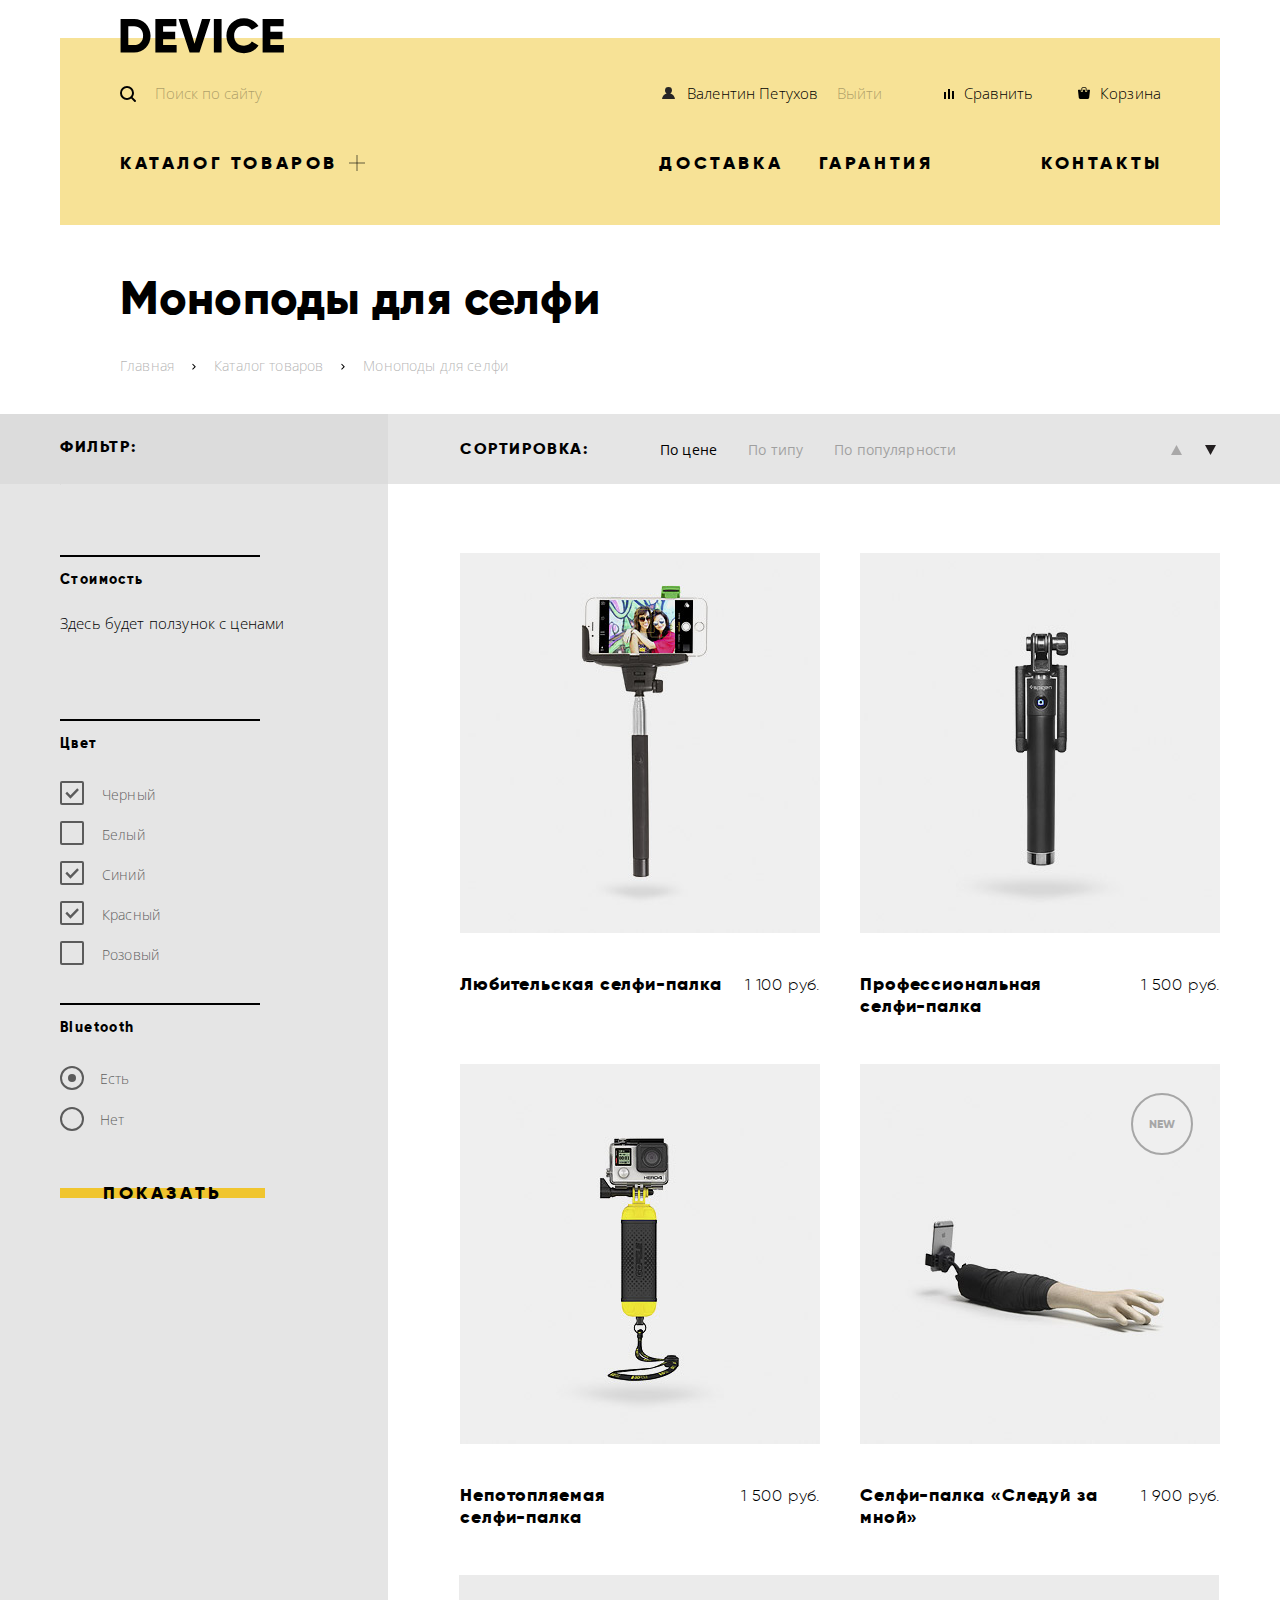
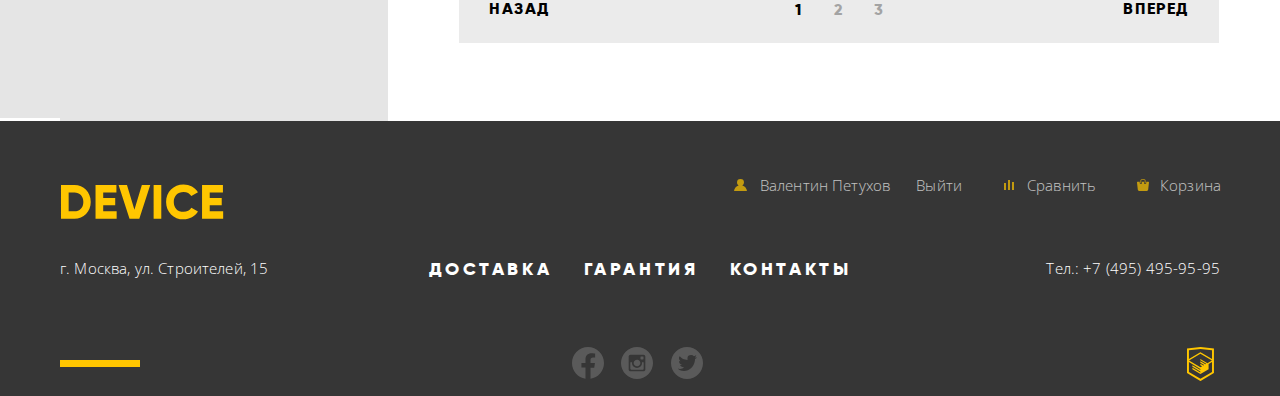
==== catalog.html @ 92521553 "дз по лайфу-5 сетка на гридах catalog.html новый коммит" ====
<!DOCTYPE html>
<html class="page" lang="ru">

<head>
  <meta charset="utf-8">
  <title>HTML Academy: Девайс &mdash; Каталог товаров</title>
  <link rel="icon" href="favicon.ico">
  <link rel="icon" href="img/icon.svg" type="image/svg+xml">
  <link rel="apple-touch-icon" href="img/logo-device-small.png">
  <link rel="manifest" href="manifest.webmanifest">
  <link rel="preconnect" href="https://fonts.gstatic.com">
  <link href="https://fonts.googleapis.com/css2?family=Open+Sans:wght@300;400&display=swap" rel="stylesheet">
  <link rel="stylesheet" href="css/normalize.css">
  <link rel="stylesheet" href="css/style.css">
</head>
<!--комментарий для коммита-->

<body class="catalog">

  <div class="grid-wrap">
    <div class="grid-wrap__main-header">
      <div class="container">
        <header class="main-header">
          <h1 class="visually-hidden">Интернет-магазин гаджетов "DEVICE"</h1>
          <a class="main-header-logo">
            <img class="main-header-logo__img" src="img/black-logo-device.svg" alt="DEVICE" width="164" height="36">
          </a>
          <nav class="user-nav">
            <div class="user-nav__user-item user-nav__user-item--search">
              <form class="user-nav__search" method="get" action="https://echo.htmlacademy.ru">
                <input class="user-nav__search-input" id="search" type="search" name="search"
                  placeholder="Поиск по сайту">
                <button class="user-nav__search-btn" type="submit">Найти</button>
                <label class="user-nav__search-label" for="search">
                  <span class="visually-hidden">Поиск:</span>
                </label>
              </form>
            </div>
            <div class="user-nav__user-item user-nav__user-item--login">
              <a class="user-nav__user-link  user-nav__user-link--profile" href="#">Валентин Петухов</a>
              <a class="user-nav__user-link  user-nav__user-link--logout" href="#">Выйти</a>
            </div>
            <div class="user-nav__user-item user-nav__user-item--compare">
              <a class="user-nav__user-link user-nav__user-link--compare" href="#">Сравнить</a>
            </div>
            <div class="user-nav__user-item user-nav__user-item--cart">
              <a class="user-nav__user-link user-nav__user-link--cart" href="#">Корзина</a>
            </div>
          </nav>

          <nav class="main-nav">
            <ul class="main-nav__list">
              <li class="main-nav__item main-nav__item--catalog">
                <a class="main-nav__link main-nav__link--catalog" href="#">Каталог товаров</a>
                <div class="main-nav__sub-wrap">
                  <ul class="main-nav__sub-list">
                    <li class="main-nav__sub-column">
                      <a class="main-nav__sub-link" href="#">Виртуальная реальность</a>
                      <a class="main-nav__sub-link" href="catalog.html">Моноподы для селфи</a>
                      <a class="main-nav__sub-link" href="#">Экшн-камеры</a>
                    </li>
                    <li class="main-nav__sub-column">
                      <a class="main-nav__sub-link" href="#">Фитнес-браслеты</a>
                      <a class="main-nav__sub-link" href="#">Умные часы</a>
                    </li>
                    <li class="main-nav__sub-column">
                      <a class="main-nav__sub-link" href="#">Квадрокоптеры</a>
                    </li>
                  </ul>
                </div>
              </li>
              <li class="main-nav__item main-nav__item--delivery">
                <a class="main-nav__link main-nav__link--delivery" href="#">Доставка</a>
              </li>
              <li class="main-nav__item main-nav__item--warranty">
                <a class="main-nav__link main-nav__link--warranty" href="#">Гарантия</a>
              </li>
              <li class="main-nav__item main-nav__item--contacts">
                <a class="main-nav__link main-nav__linl--contacts">Контакты</a>
              </li>
            </ul>
          </nav>
        </header>
      </div>
    </div>

    <div class="grid-wrap__main">
      <main class="page-content">
        <div class="container">
          <div class="page-content__title-wrap">
            <h2 class="page-content__title">Моноподы для селфи</h2>
            <nav class="breadcrumbs">
              <ul class="breadcrumbs__list">
                <li class="breadcrumbs__item">
                  <a class="breadcrumbs__item-link" href="index.html">Главная</a>
                </li>
                <li class="breadcrumbs__item">
                  <a class="breadcrumbs__item-link" href="#">Каталог товаров</a>
                </li>
                <li class="breadcrumbs__item">
                  <a class="breadcrumbs__item-link">Моноподы для селфи</a>
                </li>
              </ul>
            </nav>
          </div>
        </div>


        <div class="page-content-top">
          <div class="sidebar-top">
            <h2 class="sidebar-title">Фильтр:</h2>
          </div>
          <div class="goods-top goods-sort">
            <h3 class="goods-sort__title">Сортировка:</h3>
            <ul class="goods-sort__list">
              <li class="goods-sort__list-item"><a class="goods-sort__list-link goods-sort__list-link--active"
                  href="#">По
                  цене</a>
              </li>
              <li class="goods-sort__list-item"><a class="goods-sort__list-link" href="#">По типу</a></li>
              <li class="goods-sort__list-item"><a class="goods-sort__list-link" href="#">По популярности</a></li>
            </ul>
            <ul class="goods-sort__arrow-list">
              <li class="goods-sort__arrow">
                <a class="goods-sort__arrow-link" href="#">
                  <img src="img/sort-up.svg" alt="По возрастанию" width="11" height="10">
                </a>
              </li>
              <li class="goods-sort__arrow ">
                <a class="goods-sort__arrow-link goods-sort__arrow-link--active" href="#">
                  <img src="img/sort-down.svg" alt="По убыванию" width="11" height="10">
                </a>
              </li>
            </ul>
          </div>
        </div>

        <div class="page-content-wrap">
          <section class="sidebar">
            <h2 class="sidebar-title visually-hidden">Фильтр:</h2>

            <form class="filter" method="get" action="https://echo.htmlacademy.ru">
              <fieldset class="filter__item  filter__item--price">
                <legend class="filter__item-title">Стоимость</legend>
                <span>Здесь будет ползунок с ценами</span>
              </fieldset>

              <fieldset class="filter__item">
                <legend class="filter__item-title">Цвет</legend>
                <ul class="filter__checkbox-list">
                  <li class="filter__checkbox-item">
                    <input class="filter__checkbox-input visually-hidden" id="filter-check-black" type="checkbox"
                      name="black" checked>
                    <label class="filter__checkbox-label" for="filter-check-black">
                      <svg class="checkbox-off" width="24" height="24" viewBox="0 0 24 24" fill="none"
                        xmlns="http://www.w3.org/2000/svg">
                        <rect x="1" y="1" width="22" height="22" rx="1" stroke="black" stroke-width="2" />
                      </svg>
                      <svg class="checkbox-on" width="24" height="24" viewBox="0 0 24 24" fill="none"
                        xmlns="http://www.w3.org/2000/svg">
                        <rect x="1" y="1" width="22" height="22" rx="1" stroke="black" stroke-width="2" />
                        <path fill-rule="evenodd" clip-rule="evenodd"
                          d="M7.07683 10.75L5.38452 12.5L10.4614 17.75L18.923 9L17.2307 7.25L10.4614 14.25L7.07683 10.75Z"
                          fill="black" />
                      </svg>
                      Черный
                    </label>
                  </li>
                  <li class="filter__checkbox-item">
                    <input class="filter__checkbox-input visually-hidden" id="filter-check-white" type="checkbox"
                      name="white">
                    <label class="filter__checkbox-label" for="filter-check-white">
                      <svg class="checkbox-off" width="24" height="24" viewBox="0 0 24 24" fill="none"
                        xmlns="http://www.w3.org/2000/svg">
                        <rect x="1" y="1" width="22" height="22" rx="1" stroke="black" stroke-width="2" />
                      </svg>
                      <svg class="checkbox-on" width="24" height="24" viewBox="0 0 24 24" fill="none"
                        xmlns="http://www.w3.org/2000/svg">
                        <rect x="1" y="1" width="22" height="22" rx="1" stroke="black" stroke-width="2" />
                        <path fill-rule="evenodd" clip-rule="evenodd"
                          d="M7.07683 10.75L5.38452 12.5L10.4614 17.75L18.923 9L17.2307 7.25L10.4614 14.25L7.07683 10.75Z"
                          fill="black" />
                      </svg>
                      Белый
                    </label>
                  </li>
                  <li class="filter__checkbox-item">
                    <input class="filter__checkbox-input visually-hidden" id="filter-check-blue" type="checkbox"
                      name="blue" checked>
                    <label class="filter__checkbox-label" for="filter-check-blue">
                      <svg class="checkbox-off" width="24" height="24" viewBox="0 0 24 24" fill="none"
                        xmlns="http://www.w3.org/2000/svg">
                        <rect x="1" y="1" width="22" height="22" rx="1" stroke="black" stroke-width="2" />
                      </svg>
                      <svg class="checkbox-on" width="24" height="24" viewBox="0 0 24 24" fill="none"
                        xmlns="http://www.w3.org/2000/svg">
                        <rect x="1" y="1" width="22" height="22" rx="1" stroke="black" stroke-width="2" />
                        <path fill-rule="evenodd" clip-rule="evenodd"
                          d="M7.07683 10.75L5.38452 12.5L10.4614 17.75L18.923 9L17.2307 7.25L10.4614 14.25L7.07683 10.75Z"
                          fill="black" />
                      </svg>
                      Синий
                    </label>
                  </li>
                  <li class="filter__checkbox-item">
                    <input class="filter__checkbox-input visually-hidden" id="filter-check-red" type="checkbox"
                      name="red" checked>
                    <label class="filter__checkbox-label" for="filter-check-red">
                      <svg class="checkbox-off" width="24" height="24" viewBox="0 0 24 24" fill="none"
                        xmlns="http://www.w3.org/2000/svg">
                        <rect x="1" y="1" width="22" height="22" rx="1" stroke="black" stroke-width="2" />
                      </svg>
                      <svg class="checkbox-on" width="24" height="24" viewBox="0 0 24 24" fill="none"
                        xmlns="http://www.w3.org/2000/svg">
                        <rect x="1" y="1" width="22" height="22" rx="1" stroke="black" stroke-width="2" />
                        <path fill-rule="evenodd" clip-rule="evenodd"
                          d="M7.07683 10.75L5.38452 12.5L10.4614 17.75L18.923 9L17.2307 7.25L10.4614 14.25L7.07683 10.75Z"
                          fill="black" />
                      </svg>
                      Красный
                    </label>
                  </li>
                  <li class="filter__checkbox-item">
                    <input class="filter__checkbox-input visually-hidden" id="filter-check-pink" type="checkbox"
                      name="pink">
                    <label class="filter__checkbox-label" for="filter-check-pink">
                      <svg class="checkbox-off" width="24" height="24" viewBox="0 0 24 24" fill="none"
                        xmlns="http://www.w3.org/2000/svg">
                        <rect x="1" y="1" width="22" height="22" rx="1" stroke="black" stroke-width="2" />
                      </svg>
                      <svg class="checkbox-on" width="24" height="24" viewBox="0 0 24 24" fill="none"
                        xmlns="http://www.w3.org/2000/svg">
                        <rect x="1" y="1" width="22" height="22" rx="1" stroke="black" stroke-width="2" />
                        <path fill-rule="evenodd" clip-rule="evenodd"
                          d="M7.07683 10.75L5.38452 12.5L10.4614 17.75L18.923 9L17.2307 7.25L10.4614 14.25L7.07683 10.75Z"
                          fill="black" />
                      </svg>
                      Розовый
                    </label>
                  </li>
                </ul>
              </fieldset>

              <fieldset class="filter__item">
                <legend class="filter__item-title">Bluetooth</legend>
                <ul class="filter__radio-list">
                  <li class="filter__radio-item">
                    <input class="filter__radio-input  visually-hidden" id="filter-control-yes" type="radio"
                      name="bluetooth" value="yes" checked>
                    <label class="filter__radio-label" for="filter-control-yes">
                      <svg class="radio-off" width="24" height="24" viewBox="0 0 24 24" fill="none"
                        xmlns="http://www.w3.org/2000/svg">
                        <circle cx="12" cy="12" r="11" stroke="black" stroke-width="2" />
                      </svg>
                      <svg class="radio-on" width="24" height="24" viewBox="0 0 24 24" fill="none"
                        xmlns="http://www.w3.org/2000/svg">
                        <circle cx="12" cy="12" r="11" stroke="black" stroke-width="2" />
                        <circle cx="12" cy="12" r="4" fill="black" />
                      </svg>
                      Есть
                    </label>
                  </li>
                  <li class="filter__radio-item">
                    <input class="filter__radio-input  visually-hidden" id="filter-control-no" type="radio"
                      name="bluetooth" value="no">
                    <label class="filter__radio-label" for="filter-control-no">
                      <svg class="radio-off" width="24" height="24" viewBox="0 0 24 24" fill="none"
                        xmlns="http://www.w3.org/2000/svg">
                        <circle cx="12" cy="12" r="11" stroke="black" stroke-width="2" />
                      </svg>
                      <svg class="radio-on" width="24" height="24" viewBox="0 0 24 24" fill="none"
                        xmlns="http://www.w3.org/2000/svg">
                        <circle cx="12" cy="12" r="11" stroke="black" stroke-width="2" />
                        <circle cx="12" cy="12" r="4" fill="black" />
                      </svg>
                      Нет
                    </label>
                  </li>
                </ul>
              </fieldset>
              <button class="btn-sidebar" type="submit">Показать</button>
            </form>
          </section>

          <div class="goods">
            <section class="goods-list">
              <h2 class="visually-hidden">Наши товары</h2>
              <article class="goods-item">
                <img class="goods-item__img" src="img/amateur-selfie-stick.jpg" alt="Любительская селфи-палка"
                  width="360" height="380">
                <div class="goods-item__hover">
                  <a class="goods-item__hover-btn" href="#">В корзину</a>
                  <a class="goods-item__add" href="#">Добавить к сравнению</a>
                </div>
                <div class="goods-item__info">
                  <h3 class="goods-item__info-text"><a class="goods-item__info-link" href="#">Любительская
                      селфи-палка</a>
                  </h3>
                  <span class="goods-item__price">1 100 руб.</span>
                </div>
              </article>
              <article class="goods-item">
                <img class="goods-item__img" src="img/professional-selfie-stick.jpg" alt="Профессиональная селфи-палка"
                  width="360" height="380">
                <div class="goods-item__hover">
                  <a class="goods-item__hover-btn" href="#">В корзину</a>
                  <a class="goods-item__add" href="#">Добавить к сравнению</a>
                </div>
                <div class="goods-item__info">
                  <h3 class="goods-item__info-text"><a class="goods-item__info-link" href="#">Профессиональная<br>
                      селфи-палка</a>
                  </h3>
                  <span class="goods-item__price">1 500 руб.</span>
                </div>
              </article>
              <article class="goods-item">

                <img class="goods-item__img" src="img/unsinkable-selfie-stick.jpg" alt="Непотопляемая селфи-палка"
                  width="360" height="380">
                <div class="goods-item__hover">
                  <a class="goods-item__hover-btn" href="#">В корзину</a>
                  <a class="goods-item__add" href="#">Добавить к сравнению</a>
                </div>
                <div class="goods-item__info">
                  <h3 class="goods-item__info-text"><a class="goods-item__info-link" href="#">Непотопляемая<br>
                      селфи-палка</a>
                  </h3>
                  <span class="goods-item__price">1 500 руб.</span>
                </div>
              </article>
              <article class="goods-item new">
                <img class="goods-item__img" src="img/follow-me-selfie-stick.jpg" alt="Селфи-палка «Следуй за мной»"
                  width="360" height="380">
                <div class="goods-item__hover">
                  <a class="goods-item__hover-btn" href="#">В корзину</a>
                  <a class="goods-item__add" href="#">Добавить к сравнению</a>
                </div>
                <div class="goods-item__info">
                  <h3 class="goods-item__info-text"><a class="goods-item__info-link" href="#">Селфи-палка «Следуй за
                      мной»</a>
                  </h3>
                  <span class="goods-item__price">1 900 руб.</span>
                </div>
              </article>
            </section>
            <div class="pagination">
              <a class="pagination__control pagination__control--prev pagination__link-text" href="#">Назад</a>
              <ul class="pagination-num__list">
                <li class="pagination-num__list-item">
                  <a class="pagination__link-num pagination__link-num--active" href="#">1</a>
                </li>
                <li class="pagination-num__list-item">
                  <a class="pagination__link-num" href="#">2</a>
                </li>
                <li class="pagination-num__list-item">
                  <a class="pagination__link-num" href="#">3</a>
                </li>
              </ul>
              </li>
              <a class="pagination__control pagination__control--next pagination__link-text" href="#">Вперед</a>
            </div>
          </div>
        </div>
      </main>
    </div>

    <div class="grid-wrap__main-footer">
      <footer class="main-footer">
        <div class="container">
          <div class="main-footer__logo-user-nav">
            <div class="main-footer__logo">
              <a class="main-footer__logo-link"><img class="main-footer__logo-img" src="img/yellow-logo-device.svg"
                  alt="DEVICE" width="164" height="36"></a>
            </div>
            <ul class="main-footer__user-list">
              <li class="main-footer__user-item  main-footer__user-item--login">
                <a class="main-footer__user-link  main-footer__user-link--profile" href="#">Валентин Петухов</a><br>
                <a class="main-footer__user-link  main-footer__user-link--logout" href="#">Выйти</a>
              </li>
              <li class="main-footer__user-item  main-footer__user-item--compare">
                <a class="main-footer__user-link  main-footer__user-link--compare" href="#">Сравнить</a>
              </li>
              <li class="main-footer__user-item  main-footer__user-item--cart">
                <a class="main-footer__user-link  main-footer__user-link--cart" href="#">Корзина</a>
              </li>
            </ul>
          </div>

          <div class="main-footer__address-services-tel">
            <address class="main-footer__address">
              г. Москва, ул. Строителей, 15
            </address>
            <div class="main-footer__services">
              <a class="main-footer__services-link  main-footer__services-link--delivery" href="#">Доставка</a>
              <a class="main-footer__services-link  main-footer__services-link--warranty" href="#">Гарантия</a>
              <a class="main-footer__services-link  main-footer__services-link--contacts" href="#">Контакты</a>
            </div>
            <a class="main-footer__phone" href="tel:+74954959595">Тел.: +7 (495) 495-95-95</a>
          </div>

          <div class="main-footer__social-copyright">
            <ul class="main-footer__social-list">
              <li class="main-footer__social-item">
                <a class="main-footer__social-link  main-footer__social-link--fb" href="#">
                  <svg width="32" height="32" viewBox="0 0 32 32" fill="none" xmlns="http://www.w3.org/2000/svg">
                    <path
                      d="M31.9973 16C31.9973 7.16267 24.8347 0 15.9987 0C7.16267 0 0 7.16267 0 16C0 23.984 5.85067 30.6027 13.4987 31.8027V20.624H9.43733V15.9987H13.4987V12.4747C13.4987 8.464 15.888 6.24933 19.5413 6.24933C21.292 6.24933 23.1227 6.56133 23.1227 6.56133V10.4987H21.1067C19.12 10.4987 18.5 11.732 18.5 12.9973V16H22.9373L22.228 20.6253H18.5V31.804C26.148 30.604 31.9987 23.9853 31.9987 16H31.9973Z"
                      fill="white" fill-opacity="0.3" />
                  </svg>
                  <span>Фейсбук</span>
                </a>
              </li>
              <li class="main-footer__social-item">
                <a class="main-footer__social-link  main-footer__social-link--inst" href="#">
                  <svg width="32" height="32" viewBox="0 0 32 32" fill="none" xmlns="http://www.w3.org/2000/svg">
                    <path
                      d="M21 16C21 17.3261 20.4732 18.5979 19.5355 19.5355C18.5979 20.4732 17.3261 21 16 21C14.6739 21 13.4021 20.4732 12.4645 19.5355C11.5268 18.5979 11 17.3261 11 16C11 15.715 11.03 15.4367 11.0817 15.1667H9.33333V21.8283C9.33333 22.2917 9.70833 22.6667 10.1717 22.6667H21.83C22.0521 22.6662 22.2649 22.5777 22.4217 22.4205C22.5786 22.2634 22.6667 22.0504 22.6667 21.8283V15.1667H20.9183C20.97 15.4367 21 15.715 21 16ZM16 19.3333C16.4378 19.3332 16.8714 19.2469 17.2759 19.0792C17.6803 18.9116 18.0478 18.6659 18.3574 18.3562C18.6669 18.0465 18.9124 17.6789 19.0799 17.2743C19.2473 16.8698 19.3334 16.4362 19.3333 15.9983C19.3332 15.5605 19.2469 15.1269 19.0792 14.7225C18.9116 14.318 18.6659 13.9505 18.3562 13.641C18.0465 13.3314 17.6789 13.0859 17.2743 12.9185C16.8698 12.751 16.4362 12.6649 15.9983 12.665C15.1141 12.6652 14.2661 13.0167 13.641 13.6421C13.0158 14.2676 12.6648 15.1157 12.665 16C12.6652 16.8843 13.0167 17.7322 13.6421 18.3574C14.2676 18.9825 15.1157 19.3336 16 19.3333ZM20 12.5H21.9983C22.1311 12.5 22.2584 12.4474 22.3525 12.3537C22.4465 12.2599 22.4996 12.1328 22.5 12V10.0017C22.5 9.86862 22.4471 9.74102 22.3531 9.64693C22.259 9.55285 22.1314 9.5 21.9983 9.5H20C19.8669 9.5 19.7393 9.55285 19.6453 9.64693C19.5512 9.74102 19.4983 9.86862 19.4983 10.0017V12C19.5 12.275 19.725 12.5 20 12.5ZM16 0C11.7565 0 7.68687 1.68571 4.68629 4.68629C1.68571 7.68687 0 11.7565 0 16C0 20.2435 1.68571 24.3131 4.68629 27.3137C7.68687 30.3143 11.7565 32 16 32C18.1012 32 20.1817 31.5861 22.1229 30.7821C24.0641 29.978 25.828 28.7994 27.3137 27.3137C28.7994 25.828 29.978 24.0641 30.7821 22.1229C31.5861 20.1817 32 18.1012 32 16C32 13.8989 31.5861 11.8183 30.7821 9.87706C29.978 7.93586 28.7994 6.17203 27.3137 4.68629C25.828 3.20055 24.0641 2.022 22.1229 1.21793C20.1817 0.413852 18.1012 0 16 0ZM24.3333 22.4817C24.3333 23.5 23.5 24.3333 22.4817 24.3333H9.51833C8.5 24.3333 7.66667 23.5 7.66667 22.4817V9.51833C7.66667 8.5 8.5 7.66667 9.51833 7.66667H22.4817C23.5 7.66667 24.3333 8.5 24.3333 9.51833V22.4817Z"
                      fill="white" fill-opacity="0.3" />
                  </svg>
                  <span>Инстаграм</span>
                </a>
              </li>
              <li class="main-footer__social-item">
                <a class="main-footer__social-link  main-footer__social-link--tw" href="#">
                  <svg width="32" height="32" viewBox="0 0 32 32" fill="none" xmlns="http://www.w3.org/2000/svg">
                    <path
                      d="M16 32C13.8333 32 11.7604 31.5781 9.78125 30.7344C7.80208 29.8906 6.09896 28.7552 4.67188 27.3281C3.24479 25.901 2.10938 24.1979 1.26562 22.2188C0.421875 20.2396 0 18.1667 0 16C0 13.8333 0.421875 11.7604 1.26562 9.78125C2.10938 7.80208 3.24479 6.09896 4.67188 4.67188C6.09896 3.24479 7.80208 2.10938 9.78125 1.26562C11.7604 0.421875 13.8333 0 16 0C18.1667 0 20.2396 0.421875 22.2188 1.26562C24.1979 2.10938 25.901 3.24479 27.3281 4.67188C28.7552 6.09896 29.8906 7.80208 30.7344 9.78125C31.5781 11.7604 32 13.8333 32 16C32 18.1667 31.5781 20.2396 30.7344 22.2188C29.8906 24.1979 28.7552 25.901 27.3281 27.3281C25.901 28.7552 24.1979 29.8906 22.2188 30.7344C20.2396 31.5781 18.1667 32 16 32ZM25.4062 8C25.2812 8.0625 25.0938 8.17708 24.8438 8.34375L24.2344 8.75L23.6562 9.0625L23 9.28125C22.2292 8.42708 21.2812 8 20.1562 8C17.7188 8 16.5 9.02083 16.5 11.0625V12.9062C13.1458 12.7396 10.5729 11.5104 8.78125 9.21875C8.26042 9.76042 8 10.3542 8 11C8 12.375 8.51042 13.4167 9.53125 14.125C9.40625 14.125 9.22917 14.1354 9 14.1562C8.77083 14.1771 8.58854 14.1771 8.45312 14.1562C8.31771 14.1354 8.16667 14.0833 8 14C8 14.9583 8.25521 15.7552 8.76562 16.3906C9.27604 17.026 9.97917 17.4375 10.875 17.625C10.6667 17.875 10.375 18 10 18C9.66667 18 9.375 17.9062 9.125 17.7188C9.125 18.5312 9.51562 19.1615 10.2969 19.6094C11.0781 20.0573 11.9583 20.2917 12.9375 20.3125C12.5625 20.875 12.0156 21.2969 11.2969 21.5781C10.5781 21.8594 9.8125 22 9 22C8.70833 22 8.30729 21.9271 7.79688 21.7812C7.28646 21.6354 7.02083 21.5625 7 21.5625C7.33333 22.2292 8.01562 22.8021 9.04688 23.2812C10.0781 23.7604 11.3854 24 12.9688 24C14.3646 24 15.6667 23.7552 16.875 23.2656C18.0833 22.776 19.1146 22.125 19.9688 21.3125C20.8229 20.5 21.5573 19.5729 22.1719 18.5312C22.7865 17.4896 23.2448 16.4115 23.5469 15.2969C23.849 14.1823 24 13.0833 24 12C24 11.9583 24.125 11.8698 24.375 11.7344C24.625 11.599 24.9167 11.4167 25.25 11.1875C25.5833 10.9583 25.8333 10.7188 26 10.4688C24.875 10.4688 24.125 10.4896 23.75 10.5312C24.4792 10.0938 25.0312 9.25 25.4062 8Z"
                      fill="white" fill-opacity="0.3" />
                  </svg>
                  <span>Твиттер</span>
                </a>
              </li>
            </ul>
            <a class="main-footer__copyright" href="https://htmlacademy.ru/intensive/htmlcss">
              <svg version="1.1" id="Layer_1" xmlns="http://www.w3.org/2000/svg"
                xmlns:xlink="http://www.w3.org/1999/xlink" x="0px" y="0px" width="26.943px" height="34.09px"
                viewBox="0 0 26.943 34.09" enable-background="new 0 0 26.943 34.09" xml:space="preserve" fill="#ffc600">
                <path
                  d="M13.62,0.017L13.472,0L0,1.412v24.661l13.473,8.017l13.43-7.99l0.042-0.025V1.412L13.62,0.017z M25.019,12.127L13.495,5.334 L13.494,5.23l-0.087,0.05l-0.088-0.056v0.109L1.925,12.118V3.147l11.548-1.212l11.547,1.212V12.127z M13.405,6.787L24.923,13.5 l-4.479,2.64l-7.093-4.221l-0.014,1.415l5.904,3.513l-0.86,0.507l-5.03-2.992l-0.014,1.415l3.827,2.275l-0.782,0.523l-3.031-1.787 l-0.014,1.413l1.853,1.091l-1.8,1.081L2.034,13.622L13.405,6.787z M1.925,15.127l11.411,6.791l0.016,1.044L5.41,18.234L5.395,19.65 l7.979,4.795l0.018,1.076l-7.973-4.74l-0.013,1.414l8.021,4.822l0.046,0.025l8.143-4.872l-0.011-5.177l3.415-2.036v10.021 L13.472,31.85L1.925,24.979V15.127z" />
              </svg>
              <span>HTML Academy</span>
            </a>
          </div>
        </div>
      </footer>
    </div>
  </div>
</body>

</html>
---- css/style.css ----
@font-face {
  font-weight: 800;
  font-family: "Gilroy";
  font-style: normal;

  src: url("../fonts/gilroyextrabold.woff2") format("woff2"),
  url("../fonts/gilroyextrabold.woff") format("woff");
}

@font-face {
  font-weight: 300;
  font-family: "Gilroy";
  font-style: normal;

  src: url("../fonts/gilroylight.woff2") format("woff2"),
  url("../fonts/gilroylight.woff") format("woff");
}

:root {
  --basic-black: #000000;
  --basic-white: #ffffff;
  --special-yellow: #f7e296;
  --special-yellow-dark: #f0c52e;
  --special-dark: #363636;
  --basic-grey: #e5e5e5;
  --dark-grey: #dcdcdc;
  --special-grey: #ebebeb;
  --unit-grey: #f2f2f2;
  --unit-grey-dark: #eaeaea;
  --unit-red: #f6dada;
  --unit-grey-light: #e6e6e6;
  --grey-disabled: #a6a6a6;
  --unit-yellow: #ffc600;
  --popup-shadow: rgba(0, 0, 0, 0.2);
  --popup-map-shadow: rgba(0, 0, 0, 0.2);
}

* {
  box-sizing: border-box;
}

.visually-hidden {
  position: absolute;
  width: 1px;
  height: 1px;
  margin: -1px;
  padding: 0;
  overflow: hidden;
  border: 0;
  clip: rect(0 0 0 0);
}

.page-body {
  font-weight: 300;
  font-size: 15px;
  line-height: 30px;
  font-family: "Open Sans", "Arial", sans-serif;
  color: var(--basic-black);
  letter-spacing: 0.01em;
  background-color: var(--basic-white);
  
}

.catalog {
  font-weight: 300;
  font-size: 15px;
  line-height: 30px;
  font-family: "Open Sans", "Arial", sans-serif;
  color: var(--basic-black);
  letter-spacing: 0.01em;
  background-color: var(--basic-white); 
}

.grid-wrap {
  display: grid;
  grid-template-rows: min-content 1fr min-content;
}

a {
  text-decoration: none;
}

.container {
  width: 1160px;
  margin: 0 auto;
}

/*Header*/

.main-header {
  color: var(--basic-black);
  background-color: var(--special-yellow);
  background-image: linear-gradient(to bottom, var(--basic-white) 38px, var(--special-yellow) 38px);
}

.main-header-logo {
  cursor: pointer;
  display: block;
  padding: 18px 60px 15px;
}

.main-header-logo:hover,
.main-header-logo:focus {
  opacity: 0.6;
  transition: all 0.2 linear;
}

.main-header-logo:active {
  opacity: 0.3;
}

.main-header-logo__img {
  width: 164px;
  height: 36px;
}

.user-nav {
  display: flex;
  justify-content: space-between;
  width: 1160px;
  padding: 0 60px;
  margin-bottom: 40px;
}

.user-nav__user-item--search {
  width: 542px;
  box-sizing: border-box;
}

.user-nav__search {
  position: relative;
  padding-left: 25px;
}

.user-nav__search-label {
  position: absolute;
  top: 8px;
  left: 0px;
  width: 20px;
  height: 20px;
  background-image: url("../img/search.svg");
  background-repeat: no-repeat;
  cursor: pointer;
}

.user-nav__search-label::before {
  content: "";
  position: absolute;
  bottom: -12px;
  left: 0;
  display: none;
  width: 400px;
  height: 2px;
  background-color: var(--basic-black);
}

.user-nav__search-input {
  position: relative;
  width: 320px;
  height: 30px;
  margin-left: 10px;
  padding: 0;
  font-weight: 300;
  font-size: 15px;
  line-height: 30px;
  font-family: "Open Sans", Arial, sans-serif;
  color: var(--basic-black);
  background-color: transparent;
  border: none;
  outline: none;
  cursor: pointer;
}

.user-nav__search-input::placeholder {
  color: var(--basic-black);
  opacity: 0.3;
}

.user-nav__search-input:hover::placeholder {
  color: var(--basic-black); 
  opacity: 0.6;
}

.user-nav__search-input:focus::placeholder {
  font-size: 0;
}

.user-nav__search-input:focus ~ .user-nav__search-label::before {
  display: block;
}

.user-nav__search-input:focus ~ .user-nav__search-btn {
  z-index: 0;
  opacity: 1;
}

.user-nav__search-btn {
  position: absolute;
  top: -9px;
  left: 330px;
  z-index: -1;
  width: 85px;
  margin-top: auto;
  margin-bottom: auto;
  padding-top: 14px;
  padding-bottom: 14px;
  background: none;
  background-color: transparent;
  border: 2px solid var(--basic-black);
  cursor: pointer;
  opacity: 0;
}

.user-nav__search-btn:hover {
  color: var(--basic-white);
  background-color: var(--basic-black);
  transition: all 0.1s linear;
}
 
.user-nav__search-btn:focus {
  z-index: 0;
  color: var(--basic-white);
  background-color: var(--basic-black);
  opacity: 1;
  transition: all 0.1s linear;
}

.user-nav__search-btn:active {
  color: var(--basic-white); 
  opacity: 0.3;
}

.user-nav__search-btn:focus ~ .user-nav__search-label::before {
  display: block;
}

.user-nav__user-link {
  position: relative;
  color: var(--basic-dark);
}

.user-nav__user-link:hover {
  opacity: 0.6;
}

.user-nav__user-link:hover::before {
  opacity: 0.6;
}

.user-nav__user-link:active {
  opacity: 0.3;
}

.user-nav__user-link:active::before {
  opacity: 0.3;
}

.user-nav__user-link::before {
  content: "";
  position: absolute;
  width: 13px;
  height: 12px;
  background-repeat: no-repeat;
}

.user-nav__user-item--login {
  width: 282px;
  padding-left: 25px;
  box-sizing: border-box;
}

.user-nav__user-item--compare {
  width: 134px;
  padding-left: 20px;
}

.user-nav__user-item--cart {
  width: 82px;
  padding-left: 22px;
}

.user-nav__user-link--login::before {
  bottom: 4px;
  left: -25px;
  background-image: url("../img/black-user.svg");
}

.user-nav__user-link--profile::before {
  bottom: 4px;
  left: -25px;
  background-image: url("../img/black-user.svg");
}

.user-nav__user-link--compare::before {
  bottom: 2px;
  left: -20px;
  background-image: url("../img/black-compare.svg");
}

.user-nav__user-link--cart::before {
  bottom: 4px;
  left: -22px;
  background-image: url("../img/black-cart.svg");
}

.user-nav__user-link--logout {
  margin-left: 15px;
  color: var(--basic-black);
  opacity: 0.3;
}

.user-nav__user-link--logout:hover {
  color: var(--basic-black);
  opacity: 0.6;
}

.user-nav__user-link--logout:active {
  color: var(--basic-black);
  opacity: 0.1;
}

.main-nav {
  padding: 0px 60px 13px;
}

.main-nav__list {
  list-style: none;
  margin: 0;
  padding: 0;
  display: flex;
  justify-content: space-between;
}

.main-nav__link {
  font-weight: 800;
  font-size: 18px;
  line-height: 24px;
  font-family: "Gilroy", "Arial", sans-serif;
  color: var(--basic-black);
  text-transform: uppercase;
  letter-spacing: 0.2em;
  cursor: pointer;
}

.main-nav__link:hover {
  opacity: 0.6;
}

.main-nav__link:active {
  opacity: 0.3;
}

.main-nav__item--catalog {
  width: 539px;
}

.main-nav__item--delivery {
  width: 159px;
}

.main-nav__item--warranty {
  width: 222px;
}

.main-nav__item--contacts {
  width: 119px;
}

.main-nav__link--catalog {
  position: relative;
}

.main-nav__link--catalog::before {
  content: "";
  position: absolute;
  right: -27px;
  bottom: 10px;
  width: 16px;
  height: 2px;
  background-color: var(--basic-black);
  opacity: 0.3;
}

.main-nav__link--catalog::after {
  content: "";
  position: absolute;
  right: -20px;
  bottom: 3px;
  width: 2px;
  height: 16px;
  background-color: var(--basic-black);
  opacity: 0.3;
}

.main-nav__item--catalog {
  position: relative;
}

.main-nav__link--catalog {
  position: relative;
}

.main-nav__sub-wrap {
  position: absolute;
  top: 22px;
  left: -60px;
  display: none;
  width: 1160px;
  background-color: var(--special-yellow);
  z-index: 5;
}

.main-nav__sub-wrap:hover {
  display: block;
}

.main-nav__link--catalog:hover + .main-nav__sub-wrap {
  display: block;
}

.main-nav__sub-list {
  list-style: none;
  margin: 0;
  padding: 0;
  display: flex;
  justify-content: start;
  padding-left: 60px;
  padding-top: 36px;
}

.main-nav__sub-column {
  padding-bottom: 26px;
}

.main-nav__sub-column:nth-child(1) {
  width: 241px;
}

.main-nav__sub-column:nth-child(2) {
  width: 178px;
}

.main-nav__sub-column:nth-child(3) {
  width: 185px;
}

.main-nav__sub-link {
  color: var(--basic-black);
  font-weight: 300;
  font-size: 15px;
  line-height: 20px;
  display: block;
  padding-bottom: 15px;
}

.main-nav__sub-link:hover {
  opacity: 0.6;
}

.main-nav__sub-link:active {
  opacity: 0.3;
}

/* Promo-slider */
.promo-slider {
  position: relative;
  background-image: linear-gradient(to bottom, var(--special-yellow) 146px, var(--basic-white) 146px);
  padding-bottom: 14px;
}

.promo-slider__controls {
  position: absolute;
  right: 80px;
  bottom: 158px;
  z-index: 1;
  display: flex;
  justify-content: space-between;
  width: 78px;
}

.promo-slider__control {
  position: relative;
  display: block;
  width: 26px;
}

.promo-slider__control::before {
  content: "";
  position: absolute;
  display: block;
  top: -2px;
  left: -2px;
  width: 12px;
  height: 12px;
  border: 1px solid var(--basic-black);
  border-radius: 50%;
  cursor: pointer;
}

.promo-slider__control::after {
  content: "";
  position: absolute;
  top: 2px;
  left: 2px;
  display: none;
  box-sizing: border-box;
  width: 6px;
  height: 6px;
  border: 1px solid var(--basic-black);
  border-radius: 50%;
}

.promo-slider__input[id="promo-control-1"]:checked ~ .promo-slider__controls label[for="promo-control-1"]::after,
.promo-slider__input[id="promo-control-2"]:checked ~ .promo-slider__controls label[for="promo-control-2"]::after,
.promo-slider__input[id="promo-control-3"]:checked ~ .promo-slider__controls label[for="promo-control-3"]::after {
  display: block;
}

.promo-slider__item {
  display: flex;
  justify-content: space-between;
}

.promo-slider__item--01,
.promo-slider__item--02,
.promo-slider__item--03 {
  display: none;
}

.promo-slider__item--active {
  display: flex;
}

.promo-slider__img-wrap {
  width: 600px;
}

.promo-slider__img-wrap--01 {
  padding-left: 89px;
  padding-top: 17px;
}

.promo-slider__img-wrap--02 {
  padding-left: 116px;
  padding-top: 42px;
}

.promo-slider__img-wrap--03 {
  padding-left: 30px;
  padding-top: 99px;

}

.promo-slider__img--01 {
  width: 384px;
  height: 486px;
}

.promo-slider__descr-wrap {
  position: relative;
  width: 560px;
  padding-top: 110px;
}

.promo-slider__descr-wrap::before {
  position: absolute;
  content: "";
  width: 100px;
  height: 7px;
  top: 50px;
  left: 0px;
  background-color: var(--basic-white);
}

.promo-slider__descr-num {
  position: absolute;
  font-family: "Gilroy", Arial, sans-serif;
  font-weight: 800;
  font-size: 179px;
  line-height: 219px;
  text-transform: uppercase;
  color: var(--basic-white);
  top: 0px;
  left: 330px;
  z-index: 1;
}

.promo-slider__descr-title{
  position: relative;
  margin-top: 0px;
  margin-bottom: 27px;
  font-family: "Gilroy", Arial, sans-serif;
  font-weight: 800;
  font-size: 47px;
  line-height: 58px;
  color: var(--basic-black);
  z-index: 3;
}

.promo-slider__descr-text {
  font-family: "Open Sans", Arial, sans-serif;
  font-weight: 300;
  font-size: 15px;
  line-height: 20px;
  color: var(--basic-black);
  margin-top: 0px;
  margin-bottom: 51px;
}

.btn-more {
  position: relative;
  z-index: 1;
  display: inline-block;
  padding: 9px 43px;
  font-weight: 800;
  font-size: 18px;
  line-height: 22px;
  font-family: "Gilroy", Arial, sans-serif;
  text-align: center;
  color: var(--basic-black);
  text-transform: uppercase;
  letter-spacing: 0.2em;
  background: none;
  border: none;
  cursor: pointer;
  margin-bottom: 50px;
}

.btn-more:active {
  color: var(--basic-black);
  opacity: 0.3;
}

.btn-more::before {
  content: "";
  position: absolute;
  top: 36%;
  left: 0px;
  z-index: -1;
  width: 223px;
  height: 10px;
  background-color: var(--special-yellow-dark);
}

.btn-more:hover::before,
.btn-more:focus::before {
  top: 0;
  height: 42px;
  margin: 0;
  transition: all 0.3s linear;
}

.btn-more:active::before {
  top: 0;
  height: 42px;
  margin: 0;
  color: var(--basic-black);
  opacity: 0.3;
  transition: all 0.3s linear;
}

.promo-slider__advantages-list--01 {
  list-style: none;
  margin: 0;
  padding: 0;
  display: flex;
  justify-content: space-between;
  width: 450px;
}

.promo-slider__advantages-list--01 .promo-slider__advantages-col {
  width: 147px;
}

.promo-slider__advantages-title {
  font-family: "Gilroy", Arial, sans-serif;
  font-weight: 300;
  font-size: 36px;
  line-height: 42px;
  color: var(--basic-black);
  margin: 0px;
  padding-bottom: 0 0 0 15px;
}

.promo-slider__advantages-descr {
  font-family: "Gilroy", Arial, sans-serif;
  font-weight: 300;
  font-size: 13px;
  line-height: 15px;
  letter-spacing: 0.1em;
  color: var(--basic-black);
}

.promo-slider__advantages-list--02 {
  list-style: none;
  margin: 0;
  padding: 0;
  display: flex;
  justify-content: space-between;
  display: block;
  width: 176px;
}

.promo-slider__advantages-list--02 .promo-slider__advantages-col {
  width: 176px;
  display: inline-block;
}

.promo-slider__advantages-list--03 {
  list-style: none;
  margin: 0;
  padding: 0;
  display: flex;
  justify-content: space-between;
  width: 332px;
}

.promo-slider__advantages-list--03 .promo-slider__advantages-col {
  width: 163px;
  display: inline-block;
}

/*Main-goods*/
.main-goods {
  padding-top: 97px;
  padding-bottom: 65px;
}

.main-goods__list {
  list-style: none;
  margin: 0;
  padding: 0;
  display: flex;
  justify-content: space-between;
}

.main-goods__item {
  width: 160px;
}

.main-goods__item-wrap {
  box-sizing: border-box;
  width: 160px;
  height: 160px;
  background-color: var(--special-yellow);
  margin-bottom: 38px;
  display: flex;
  justify-content: center;
  align-items: center;
}

.main-goods__item-wrap--vr img {
  width: 97px;
  height: 55px;
}

.main-goods__item-wrap--selfie + p {
  width: 100px;
}

.main-goods__item-wrap--selfie img {
  width: 86px;
  height: 117px;
}

.main-goods__item-wrap--cam img {
  width: 71px;
  height: 87px;
}

.main-goods__item-wrap--fit img {
  width: 107px;
  height: 65px;
}

.main-goods__item-wrap--watch img {
  width: 56px;
  height: 98px;
}

.main-goods__item-wrap--copter img {
  width: 132px;
  height: 69px;
}

.main-goods__item-link:hover .main-goods__item-wrap,
.main-goods__item-link:focus .main-goods__item-wrap {
  background-color: var(--special-yellow-dark);
  transition: all 0.2s linear;
}

.main-goods__item-link:active .main-goods__item-img,
.main-goods__item-link:active .main-goods__item-name {
  opacity: 0.3;
}

.main-goods__item-name {
  margin: 0;
  padding: 0;
  display: inline-block;
}

.main-goods__item-name:active {
  opacity: 0.3;
}

.main-goods__item-name {
  width: 160px;
  font-family: "Gilroy", Arial, sans-serif;
  font-weight: 800;
  font-size: 18px;
  line-height: 22px;
  letter-spacing: 0.05em;
  color: var(--basic-black);
}

/*Services-accordion*/
.services-accordion {
  position: relative;
  background-image: linear-gradient(to bottom, var(--basic-white) 115px, var(--basic-grey) 115px);
  padding-bottom: 129px;
  
}

.services-accordion-wrap {
  display: flex;
  justify-content: space-between;
}

.services-accordion__controls-wrap {
  width: 304px;
  padding-top: 98px;
  padding-left: 20px;
}


.services-accordion__control {
  position: relative;
  z-index: 1;
  display: block;
  width: 160px;
  height: 22px;
  padding-top: 7px;
  padding-bottom: 7px;
  font-family: "Gilroy", Arial, sans-serif;
  font-weight: 800;
  font-size: 18px;
  line-height: 22px;
  letter-spacing: 0.2em;
  text-transform: uppercase;
  color: var(--basic-black);
  cursor: pointer;
  margin-bottom: 20px;
  text-align: center;
}

.services-accordion__control::before {
  content: "";
  position: absolute;
  top: 14px;
  left: 0;
  z-index: -1;
  width: 160px;
  height: 8px;
  background-color: var(--special-yellow-dark);
}

.services-accordion__control::after {
  content: "";
  position: absolute;
  top: 0;
  left: 100%;
  z-index: -1;
  width: 0;
  height: 40px;
  background-color: var(--basic-black);
}

.services-accordion__control:hover::before {
  top: 0;
  height: 40px;
  margin: 0;
  transition: all 0.3s linear;
}

.services-accordion__input[id="services-control-1"]:checked ~ .services-accordion__controls label[for="services-control-1"],
.services-accordion__input[id="services-control-2"]:checked ~ .services-accordion__controls label[for="services-control-2"],
.services-accordion__input[id="services-control-3"]:checked ~ .services-accordion__controls label[for="services-control-3"] {
  color: var(--special-yellow);
}

.services-accordion__input[id="services-control-1"]:checked ~ .services-accordion__controls label[for="services-control-1"]::before,
.services-accordion__input[id="services-control-2"]:checked ~ .services-accordion__controls label[for="services-control-2"]::before,
.services-accordion__input[id="services-control-3"]:checked ~ .services-accordion__controls label[for="services-control-3"]::before {
  background-color: var(--basic-black);
  height: 40px;
  width: 277px;
  top: 0%;
  left: 0%;
}

.services-accordion__item {
  width: 856px;
  display: none;
  padding-top: 86px;
  padding-left: 123px;
}

.services-accordion__item--active {
  display: block;
}

.services-accordion__item-title {
  font-family: "Gilroy", Arial, sans-serif;
  font-weight: 800;
  font-size: 47px;
  line-height: 58px;
  letter-spacing: 0.2em;
  color: var(--basic-black);
  margin: 0;
  padding-bottom: 41px;
}

.services-accordion__item-text {
  font-family: "Opan Sans", Arial, sans-serif;
  font-weight: 300;
  font-size: 15px;
  line-height: 30px;
  letter-spacing: 0.1em;
  margin: 0;
}

.services-accordion__item::before {
  position: absolute;
  content: "";
  width: 7px;
  height: 320px;
  top: 15px;
  left: 297px;
  background-color: var(--basic-black);
}

.services-accordion__item--delivery::after {
  position: absolute;
  content: "";
  display: block;
  width: 136px;
  height: 164px;
  background-image: url("../img/delivery.svg");
  background-repeat: no-repeat;
  top: 85px;
  left: 1001px;
}

.services-accordion__item--warranty::after {
  position: absolute;
  content: "";
  display: block;
  width: 170px;
  height: 188px;
  background-image: url("../img/warranty.svg");
  background-repeat: no-repeat;
  top: 62px;
  left: 1010px;
}

.services-accordion__item--credit::after {
  position: absolute;
  content: "";
  display: block;
  width: 156px;
  height: 188px;
  background-image: url("../img/credit.svg");
  background-repeat: no-repeat;
  top: 49px;
  left: 967px;
}

/*Main-brands*/
.main-brands {
  padding-top: 90px;
  padding-bottom: 90px;
}

.main-brands__list {
  display: flex;
  justify-content: space-between;
  list-style: none;
  margin: 0;
  padding: 0;
}

.main-brands__link {
  display: block;
  font-size: 0;
  width: 260px;
  height: 100px;
  opacity: 0.2;
}

.main-brands__link:hover,
.main-brands__link:focus {
  opacity: 1;
  transition: all 0.3s linear;
}

.main-brands__link--dji {
  background-color: var(--basic-grey);
  background-image: url("../img/main-brands-dji-gray.png");
}

.main-brands__link--dji:hover,
.main-brands__link--dji:focus {
  background-image: url("../img/main-brands-dji.png");
}

.main-brands__link--spg {
  background-color: var(--basic-grey);
  background-image: url("../img/main-brands-spg-gray.png");
}

.main-brands__link--spg:hover,
.main-brands__link--spg:focus {
  background-image: url("../img/main-brands-spg.png");
}

.main-brands__link--gopro {
  background-color: var(--basic-grey);
  background-image: url("../img/main-brands-gopro-gray.png");
}

.main-brands__link--gopro:hover,
.main-brands__link--gopro:focus {
  background-image: url("../img/main-brands-gopro.png");
}

.main-brands__link--vive {
  background-color: var(--basic-grey);
  background-image: url("../img/main-brands-vive-gray.png");
}

.main-brands__link--vive:hover,
.main-brands__link--vive:focus {
  background-image: url("../img/main-brands-vive.png");
}

/*Main-info-wrap*/

.main-info-wrap {
  display: flex;
  justify-content: space-between;
  padding-bottom: 105px;
}

.main-info {
  position: relative;
  width: 600px;
  padding-top: 56px;
}

.main-info::before {
  position: absolute;
  content: "";
  width: 80px;
  height: 7px;
  background-color: var(--basic-black);
  top: 0px;
  left: 0px;
}

.main-contacts {
  position: relative;
  width: 560px;
  padding-top: 56px;
}

.main-contacts::before {
  position: absolute;
  content: "";
  width: 80px;
  height: 7px;
  background-color: var(--basic-black);
  top: 0px;
  left: 0px;
}

.main-info__title {
  font-family: "Gilroy", Arial, sans-serif;
  font-weight: 800;
  font-size: 47px;
  line-height: 58px;
  letter-spacing: 0.2em;
  color: var(--basic-black);
  margin-top: 0px;
  margin-bottom: 40px;
}

.main-info__descr-text {
  font-family: "Open Sans", Arial, sans-serif;
  font-style: normal;
  font-weight: 300;
  font-size: 15px;
  line-height: 28px;
  color: var(--basic-black);
}

.main-info__descr-text:first-child {
  margin-bottom: 40px;
}

.main-info__descr-text:last-child {
  margin-bottom: 60px;
}

.main-info__delivery-list {
  list-style: none;
  margin: 0 0 70px 0;
  padding: 0 0 0 19px;
}

.main-info__delivery-item {
  position: relative;
}

.main-info__delivery-item::before {
  content: "";
  position: absolute;
  top: 10px;
  left: -18px;
  width: 8px;
  height: 8px;
  border: 2px solid var(--unit-grey-light);
  border-radius: 50%;
}

.main-info__delivery-item {
  font-family: "Gilroy", Arial, sans-serif;
  font-style: normal;
  font-weight: 800;
  font-size: 16px;
  line-height: 28px;
  color: var(--basic-black);
}

.main-contacts__title {
  font-family: "Gilroy", Arial, sans-serif;
  font-style: normal;
  font-weight: 800;
  font-size: 47px;
  line-height: 58px;
  letter-spacing: 0.2em;
  color: var(--basic-black);
  margin-top: 0px;
  margin-bottom: 40px;
}

.main-contacts__text {
  font-family: "Open Sans", Arial, sans-serif;
  font-style: normal;
  font-weight: 300;
  font-size: 15px;
  line-height: 28px;
  color: var(--basic-black);
  margin-bottom: 45px;
}

.main-contacts__map {
  display: block;
  margin-bottom: 43px;
  width: 560px;
  height: 222px;
}

.main-contacts__map-img {
  background-color: var(--basic-white);
}

.btn-about {
  position: relative;
  z-index: 1;
  display: inline-block;
  padding: 9px 43px;
  font-weight: 800;
  font-size: 18px;
  line-height: 24px;
  font-family: "Gilroy", "Arial", sans-serif;
  text-align: center;
  color: var(--basic-black);
  text-transform: uppercase;
  letter-spacing: 0.2em;
  background: none;
  border: none;
  cursor: pointer;
}

.btn-about:active {
  color: var(--basic-black);
  opacity: 0.3;
}

.btn-about::before {
  content: "";
  position: absolute;
  top: 39%;
  left: 0px;
  z-index: -1;
  width: 304px;
  height: 10px;
  background-color: var(--special-yellow-dark);
}

.btn-about:hover::before,
.btn-about:focus::before {
  top: 0;
  height: 42px;
  margin: 0;
  transition: all 0.3s linear;
}

.btn-about:active::before {
  top: 0;
  height: 42px;
  margin: 0;
  color: var(--basic-black); 
  opacity: 0.3;
  transition: all 0.3s linear;
}

.btn-write-us {
  position: relative;
  z-index: 1;
  display: inline-block;
  padding: 9px 43px;
  font-weight: 800;
  font-size: 18px;
  line-height: 24px;
  font-family: "Gilroy", "Arial", sans-serif;
  text-align: center;
  color: var(--basic-black);
  text-transform: uppercase;
  letter-spacing: 0.2em;
  background-color: none;
  border: none;
  cursor: pointer;
}

.btn-write-us:active {
  color: var(--basic-black);
  opacity: 0.3;
}

.btn-write-us::before {
  content: "";
  position: absolute;
  top: 39%;
  left: 0px;
  z-index: -1;
  width: 269px;
  height: 10px;
  background-color: var(--special-yellow-dark);
}

.btn-write-us:hover::before,
.btn-write-us:focus::before {
  top: 0;
  height: 42px;
  margin: 0;
  transition: all 0.3s linear;
}

.btn-write-us:active::before {
  top: 0;
  height: 42px;
  margin: 0;
  color: var(--basic-black); 
  opacity: 0.3;
  transition: all 0.3s linear;
}

/*Main-footer*/

.main-footer {
  background-color: var(--special-dark);
  padding-top: 49px;
}

.main-footer__logo-user-nav {
  display: flex;
  justify-content: space-between;
  margin-bottom: 29px;
}

.main-footer__logo {
  width: 163px;
}

.main-footer__logo {
  padding-top: 14px;
}

.main-footer__logo-link {
  cursor: pointer;
}

.main-footer__logo-img {
  width: 164px;
  height: 36px;
}

.main-footer__logo:hover {
  opacity: 0.6;
  transition: all 0.2s linear;
}

.main-footer__logo a:active {
  opacity: 0.3;
}

.main-footer__user-list {
  display: flex;
  justify-content: flex-end;
  width: 997px;
  list-style: none;
  margin: 0px;
  padding: 0px;
}

.main-footer__user-item:nth-child(1) {
  display: flex;
  width: max-content;
  padding-left: 23px;
  padding-top: 5px;
}

.main-footer__user-link--logout {
  margin-left: 26px;
}

.main-footer__user-item:nth-child(2) {
  display: flex;
  width: 91px;
  padding-left: 23px;
  padding-top: 5px;
  margin-left: 42px;
}

.main-footer__user-item:nth-child(3) {
  display: flex;
  width: 83px;
  padding-left: 23px;
  padding-top: 5px;
  margin-left: 42px;
}

.main-footer__user-link {
  position: relative;
  color: var(--basic-white);
  opacity: 0.7;
  font-family: "Open Sans", Arial, sans-serif;
  font-weight: 300;
  font-size: 15px;
  line-height: 20px;
  color: var(--basic-white);
}

.main-footer__user-link:hover {
  color: var(--basic-white);
  opacity: 1;
}

.main-footer__user-link:active {
  color: var(--basic-white); 
  opacity: 0.3;
}

.main-footer__user-link:hover::before {
  opacity: 0.6;
}

.main-footer__user-link:active::before {
  opacity: 0.3;
}

.main-footer__user-link--login::before {
  position: absolute;
  content: "";
  width: 13px;
  height: 14px;
  top: 4px;
  left: -23px;
  background-image: url("../img/yellow-user.svg");
  background-repeat: no-repeat;
}

.main-footer__user-link--profile::before {
  position: absolute;
  content: "";
  width: 13px;
  height: 14px;
  top: 4px;
  left: -26px;
  background-image: url("../img/yellow-user.svg");
  background-repeat: no-repeat;
}

.main-footer__user-link--compare::before {
  position: absolute;
  content: "";
  width: 13px;
  height: 14px;
  top: 5px;
  left: -23px;
  background-image: url("../img/yellow-compare.svg");
  background-repeat: no-repeat;
}

.main-footer__user-link--cart::before {
  position: absolute;
  content: "";
  width: 13px;
  height: 14px;
  top: 4px;
  left: -23px;
  background-image: url("../img/yellow-cart.svg");
  background-repeat: no-repeat;
}

.main-footer__address-services-tel {
  display: flex;
  justify-content: space-between;
  margin-bottom: 67px;
}

.main-footer__address {
  font-family: "Open Sans", Arial, sans-serif;
  font-style: normal;
  font-weight: 300;
  font-size: 15px;
  line-height: 20px;
  color: var(--basic-white);
  width: 368px;
}

.main-footer__services {
  width: 423px;
  display: flex;
  justify-content: space-between;
}

.main-footer__services-link {
  font-family: "Gilroy", Arial, sans-serif;
  font-style: normal; 
  font-weight: 800;
  font-size: 18px;
  line-height: 22px;
  letter-spacing: 0.2em;
  text-transform: uppercase;
  color: var(--basic-white);  
}

.main-footer__services-link:hover,
.main-footer__services-link:focus,
.main-footer__phone a:hover,
.main-footer__phone a:focus,
.main-footer__copyright a:hover,
.main-footer__copyright a:focus {
  opacity: 0.6;
  transition: all 0.2s linear;
}

.main-footer__services-link:active,
.main-footer__phone a:active,
.main-footer__copyright a:active {
  opacity: 0.3;
}

.main-footer__phone {
  font-family: "Open Sans", Arial, sans-serif;
  font-style: normal;
  font-weight: 300;
  font-size: 15px;
  line-height: 20px;
  color: var(--basic-white);
  display: inline-block;
  width: 368px;
  text-align: right;
}

.main-footer__social-copyright {
  display: flex;
  justify-content: space-between;
  position: relative;
}

.main-footer__social-copyright::before {
  position: absolute;
  content: "";
  width: 80px;
  height: 7px;
  background-color: var(--unit-yellow);
  top: 13px;
  left: 0px;
}

.main-footer__social-list {
  list-style: none;
  margin: 0;
  padding: 0;
  display: flex;
  justify-content: space-between;
  width: 648px;
  padding-left: 512px;
}

.main-footer__social-link svg {
  opacity: 0.6;
}

.main-footer__social-link:hover svg,
.main-footer__social-link:focus svg {
  opacity: 1;
  transition: all 0.2s linear;
}

.main-footer__social-link:active svg {
  opacity: 0.3;
}

.main-footer__social-link span {
  font-size: 0;
}

.main-footer__copyright{
  text-align: right;
}

.main-footer__copyright svg {
  opacity: 1;
  cursor: pointer;
}

.main-footer__copyright svg:hover,
.main-footer__copyright svg:focus {
  opacity: 0.6;
  transition: all 0.2s linear;
}

.main-footer__copyright svg:active {
  opacity: 0.3;
  transition: all 0.2s linear;
}


.main-footer__copyright span {
  font-size: 0;
}

/*popup*/
.popup-write-us {
  width: 960px;
  height: 550px;
  background-color: var(--basic-white);
  box-shadow: 0 10px 20px var(--popup-shadow);
}

.popup-write-us__wrap {
  position: relative;
  padding: 93px 100px 76px;
}

.popup-form {
  display: flex;
  justify-content: space-between;
  flex-wrap: wrap;
}

.popup-input-wrap__label {
  display: block; 
  margin-bottom: 10px;
}

.popup-input-wrap--message {
  margin-top: 32px;
}

.popup-input-wrap__input {
  width: 360px;
}

.popup-write-us__close {
  position: absolute;
  top: -480px;
  left: 781px;
}

.popup-input-wrap__label {
  font-family: "Gilroy", Arial, sans-serif;
  font-style: normal;
  font-weight: 800;
  font-size: 18px;
  line-height: 22px;
  color: var(--basic-black);
}

.popup-input-wrap__input {
  padding: 16px 19px;
  font-family: "Open Sans", Arial, sans-serif;
  font-weight: normal;
  font-size: 14px;
  line-height: 19px;
  color: rgba(0, 0, 0, 0.4);
  background-color: var(--unit-grey);
  border: none;
  outline: none;
}

.popup-input-wrap__textarea {
  width: 760px;
  min-height: 156px;
  padding: 14px 19px;
  font-family: "Open Sans", Arial, sans-serif;
  font-weight: normal;
  font-size: 14px;
  line-height: 19px;
  color: rgba(0, 0, 0, 0.4);
  background-color: var(--unit-grey);
  border: none;
  resize: none;
  outline: none;
  margin-bottom: 54px;
}

.popup-write-us input:hover,
.popup-write-us textarea:hover {
  background-color: var(--unit-grey-dark);
}

.popup-write-us input:focus,
.popup-write-us textarea:focus {
  background-color: var(--basic-white);
  border: 3px solid var(--special-yellow);
}

.popup-write-us input:invalid {
  background-color: var(--unit-red); 
}

.btn-popup{
  position: relative;
  z-index: 1;
  display: inline-block;
  padding: 9px 43px;
  font-weight: 800;
  font-size: 18px;
  line-height: 24px;
  font-family: "Gilroy", "Arial", sans-serif;
  text-align: center;
  color: var(--basic-black);
  text-transform: uppercase;
  letter-spacing: 0.2em;
  background: none;
  border: none;
  cursor: pointer;
}

.btn-popup:active {
  color: var(--basic-black);
  opacity: 0.3;
}

.btn-popup::before {
  content: "";
  position: absolute;
  top: 39%;
  left: 0px;
  z-index: -1;
  width: 223px;
  height: 10px;
  background-color: var(--special-yellow-dark);
}

.btn-popup:hover::before,
.btn-popup:focus::before {
  top: 0;
  height: 42px;
  margin: 0;
  transition: all 0.3s linear;
}

.btn-popup:active::before {
  top: 0;
  height: 42px;
  margin: 0;
  color: var(--basic-black); 
  opacity: 0.3;
  transition: all 0.3s linear;
}

.popup-write-us__close,
.popup-map__close {
  position: relative;
  width: 55px;
  height: 55px;
  background-color: var(--special-yellow-dark);
  border: none;
  border-radius: 50%;
  cursor: pointer;
  opacity: 0.5;
}

.popup-write-us__close::before,
.popup-map__close::before {
  content: "";
  position: absolute;
  top: 50%;
  left: 50%;
  width: 2px;
  height: 30px;
  background-color: var(--basic-white);
  transform: translate(-50%, -50%) rotate(45deg);
}

.popup-write-us__close::after,
.popup-map__close::after {
  content: "";
  position: absolute;
  top: 50%;
  left: 50%;
  width: 2px;
  height: 30px;
  background-color: var(--basic-white);
  transform: translate(-50%, -50%) rotate(135deg);
}

.popup-write-us__close:hover,
.popup-map__close:hover {
  opacity: 1;
  transition: all 0.2s linear;
}

.popup-write-us__close:active,
.popup-map__close:active {
  opacity: 0.3;
}

.popup-map {
  position: relative;
  display: inline-block;
  width: 994px;
  height: 593px;
  background-color: var(--basic-white);
  box-shadow: 0 10px 20px var(--popup-map-shadow);
}

.popup-map__close {
  position: absolute;
  top: 42px;
  left: 916px;
}

/*catalog*/

/*page-content*/
.page-content__title-wrap {
  background-image: linear-gradient(to bottom, var(--special-yellow) 34px, var(--basic-white) 34px);
  padding-top: 78px;
  padding-bottom: 39px;
  padding-left: 60px;
}

.page-content__title {
  font-family: "Gilroy", Arial, sans-serif;
  font-weight: 800;
  font-size: 47px;
  line-height: 58px;
  color: var(--basic-black);
  margin: 0 0 29px 0;
}

/*breadcrumbs*/

.breadcrumbs__list {
  display: flex;
  list-style: none;
  margin: 0;
  padding: 0;
}

.breadcrumbs__item {
  font-family: "Open Sans", Arial, sans-serif;
  font-weight: 300;
  font-size: 14px;
  line-height: 19px;
  position: relative;
  padding-right: 40px;
}

.breadcrumbs__item::before {
  position: absolute;
  content: "";
  top: 7px;
  right: 17px;
  width: 5px;
  height: 8px;
  background-image: url("../img/breadcrumbs-arrow.svg");
  background-repeat: no-repeat;
}

.breadcrumbs__item:last-child::before {
  display: none;
}

.breadcrumbs__item-link {
  color: var(--basic-black);
  opacity: 0.3;
}

.breadcrumbs__item-link:hover {
  opacity: 0.6;
}

.breadcrumbs__item-link:active {
  opacity: 0.1;
}

/*page-content__wrap*/
.page-content-top {
  display: grid;
  grid-template-columns: 1fr 328px 832px 1fr;
}

.page-content-top::before {
  content: "";
  width: 100%;
  height: 70px;
  background-color: var(--dark-grey);
}

.sidebar-top {
  position: relative;
  width: 100%;
  background-color: var(--dark-grey);
  padding: 23px 0;
}

.goods-top {
  width: 100%;
  background-color: var(--basic-grey);
}

.page-content-top::after {
  content: "";
  width: 100%;
  height: 70px;
  background-color: var(--basic-grey);
}

.sidebar-title {
  font-family: "Gilroy", Arial, sans-serif;
  font-weight: 800;
  font-size: 16px;
  line-height: 20px;
  letter-spacing: 0.1em;
  text-transform: uppercase;
  color: var(--basic-black);
  background-color: var(--dark-grey); 
  display: block;
  position: relative;
  margin: 0;
}

.goods-sort {
  display: flex;
  justify-content: space-between;
  background-color: var(--basic-grey);
  position: relative;
  padding-top: 20px;
  padding-bottom: 20px;
  padding-left: 72px;
}


.goods-sort__title {
  font-family: "Gilroy", Arial, sans-serif;
  font-weight: 800;
  font-size: 16px;
  line-height: 20px;
  letter-spacing: 0.1em;
  text-transform: uppercase;
  color: var(--basic-black);
  padding: 0;
  margin: 0;
  width: 200px;
  display: flex;
  align-items: center;
}

.goods-sort__list {
  list-style: none;
  margin: 0;
  padding: 0;
  display: flex;
  justify-content: flex-start;
  width: 511px;
}

.goods-sort__list-item {
  margin: 0;
  padding: 0;
  margin-right: 31px;
  display: flex; 
  align-items: center;
}

.goods-sort__list-link {
  font-family: "Open Sans", Arial, sans-serif;
  font-weight: 400;
  font-size: 14px;
  line-height: 19px;
  color: var(--basic-black);
  opacity: 0.3;
  margin: 0;
  padding: 0;
  align-items: flex-start;
}

.goods-sort__list-link--active {
  opacity: 1;
}

.goods-sort__list-link:hover {
  opacity: 0.6;
}

.goods-sort__list-link:active {
  opacity: 1;
}

.goods-sort__arrow-list {
  list-style: none;
  margin: 0;
  padding: 0 4px 0 0;
  display: flex;
  justify-content: space-between;
  width: 49px;
}

.goods-sort__arrow-link {
  width: 11px;
  height: 10px;
  opacity: 0.3;
}

.goods-sort__arrow-link.goods-sort__arrow-link--active {
  opacity: 1;
}

.goods-sort__arrow-link:hover {
  opacity: 0.6;
}

.goods-sort__item--active .goods-sort__link {
  opacity: 1;
}

/* Page-content-wrap*/
.page-content-wrap {
  display: grid;
  grid-template-columns: 1fr 328px 832px 1fr;
}

.page-content-wrap::before {
  content: "";
  width: 100%;
  height: 1234px;
  background-color: var(--basic-grey);
}

.page-content-wrap::after {
  content: "";
  width: 100%;
  height: 1234px;
  background-color: var(--basic-white);
}

/*Sidebar*/
.sidebar {
  background-color: var(--basic-grey);
}

.filter {
  padding-top: 70px;
}

.filter__item {
  border: 0 none;
  margin: 0;
  padding: 0;
}

.filter__item:nth-child(1) {
  margin-bottom: 81px;
}

.filter__item:nth-child(2) {
  margin-bottom: 24px;
}

.filter__item:nth-child(3) {
  margin-bottom: 38px;
}

.filter__item-title {
  position: relative;
  font-family: "Gilroy", Arial, sans-serif;
  font-weight: 800;
  font-size: 14px;
  line-height: 17px;
  letter-spacing: 0.1em;
  color: var(--basic-black);
  padding: 0;
  margin: 0 0 20px 0;
  padding-top: 16px;
}

.filter__item:nth-child(2) .filter__item-title {
  margin-bottom: 27px;
}

.filter__item:nth-child(3) .filter__item-title {
  margin-bottom: 27px;
}

.filter__item-title::before {
  position: absolute;
  content: "";
  top: 0;
  left: 0;
  width: 200px;
  height: 2px;
  background-color: var(--basic-black);
}

.filter__checkbox-list {
  list-style: none;
  margin: 0;
  padding: 0;
}

.filter__checkbox-item {
  margin-bottom: 10px;
}

.filter__checkbox-label {
  font-family: "Open Sans", Arial, sans-serif;
  font-weight: 300;
  font-size: 14px;
  line-height: 19px;
  color: var(--basic-black);
  cursor: pointer;
  margin: 0;
  padding-left: 42px;
  position: relative;
}

.checkbox-off,
.checkbox-on {
  position: absolute;
  top: -4px;
  left: 0;
}

.checkbox-on {
  display: none;
}

.filter__checkbox-input:checked ~ .filter__checkbox-label .checkbox-off {
  display: none;
}

.filter__checkbox-input:checked ~ .filter__checkbox-label .checkbox-on {
  display: inline-block;
}

.filter__checkbox-label,
.checkbox-off:hover,
.checkbox-on:hover {
  opacity: 0.6;
}

.filter__checkbox-input:disabled + .filter__checkbox-label,
.filter__checkbox-input:checked:disabled + .filter__checkbox-label,
.filter__checkbox-input:disabled + .filter__checkbox-label .checkbox-off,
.filter__checkbox-input:disabled + .filter__checkbox-label .checkbox-on,
.filter__checkbox-input:checked:disabled + .filter__checkbox-label .checkbox-off,
.filter__checkbox-input:checked:disabled + .filter__checkbox-label .checkbox-on {
  color: var(--grey-disabled);
}

.filter__radio-list {
  list-style: none;
  margin: 0;
  padding: 0;
}

.filter__radio-item {
  margin: 0;
}

.filter__radio-item:first-child {
  margin-bottom: 11px;
}

.filter__radio-label {
  position: relative;
  font-family: "Open Sans", Arial, sans-serif;
  font-weight: 300;
  font-size: 14px;
  line-height: 19px;
  color: var(--basic-black);
  cursor: pointer;
  padding-left: 40px;
  margin: 0;
}

.radio-on {
  display: none;
}

.filter__radio-input:checked ~ .filter__radio-label .radio-off {
  display: none;
}

.filter__radio-input:checked ~ .filter__radio-label .radio-on {
  display: inline-block;
}

.radio-off,
.radio-on {
  position: absolute;
  top: -3px;
  left: 0;
}

.filter__radio-input:checked + .filter__radio-label::after {
  display: block;
}

.filter__radio-label,
.radio-off:hover,
.radio-on:hover {
  opacity: 0.6;
}

.filter__radio-input:disabled + .filter__radio-label,
.filter__radio-input:checked:disabled + .filter__radio-label,
.filter__radio-input:disabled + .filter__radio-label .radio-off,
.filter__radio-input:disabled + .filter__radio-label .radio-on,
.filter__radio-input:checked:disabled + .filter__radio-label .radio-off,
.filter__radio-input:checked:disabled + .filter__radio-label .radio-on {
  color: var(--grey-disabled);
} 

.btn-sidebar {
  position: relative;
  z-index: 1;
  display: inline-block;
  padding: 9px 43px;
  font-weight: 800;
  font-size: 18px;
  line-height: 24px;
  font-family: "Gilroy", "Arial", sans-serif;
  color: var(--basic-black);
  text-transform: uppercase;
  letter-spacing: 0.2em;
  background: none;
  border: none;
  cursor: pointer;
}

.btn-sidebar:active {
  color: var(--basic-black);
  opacity: 0.3;
}

.btn-sidebar::before {
  content: "";
  position: absolute;
  top: 38%;
  left: 0px;
  z-index: -1;
  width: 205px;
  height: 10px;
  background-color: var(--special-yellow-dark);
}

.btn-sidebar:hover::before,
.btn-sidebar:focus::before {
  top: 0;
  height: 42px;
  margin: 0;
  transition: all 0.3s linear;
}

.btn-sidebar:active::before {
  top: 0;
  height: 42px;
  margin: 0;
  color: var(--basic-black);
  opacity: 0.3;
  transition: all 0.3s linear;
}

/* Goods*/

.goods {
  padding-bottom: 78px;
}


.goods-list {
  display: flex;
  flex-wrap: wrap;
  justify-content: space-between;
  width: 832px;
  padding-top: 69px;
  padding-left: 72px;
}

.goods-item {
  position: relative;
  width: 360px;
  margin: 0;
}

.goods-item:nth-child(2n) {
  margin-right: 0;
}

.goods-item__img-wrap {
  position: relative;
  width: 360px;
  height: 380px;
}

.goods-item__img {
  width: 360px;
  height: 380px;
  background-color: var(--basic-grey);
}

.goods-item__info {
  display: flex;
  justify-content: space-between;
  height: 122px;
  padding-top: 31px;
}

.goods-item__info-text {
  font-family: "Gilroy", Arial, sans-serif;
  font-weight: 800;
  font-size: 18px;
  line-height: 22px;
  letter-spacing: 0.05em;
  width: 270px;
  margin: 0;
}

.goods-item__info-link {
  color: var(--basic-black);
}

.goods-item__price {
  font-family: "Gilroy", Arial, sans-serif;
  font-weight: 300;
  font-size: 16px;
  line-height: 18px;
  letter-spacing: 0.05em;
  color: var(--basic-black);
  padding-top: 3px;
}

.goods-item__hover {
  position: absolute;
  top: 0;
  left: 0;
  display: none;
  width: 360px;
  height: 380px;
  padding: 169px 90px 130px;
  text-align: center;
  background-color: var(--basic-grey);
  opacity: 0.7;
}

.goods-item__hover-btn {
  width: 200px;
  margin-bottom: 6px;
  margin-left: -11px;
  position: relative;
  z-index: 1;
  display: block;
  padding-top: 10px;
  padding-bottom: 10px;
  font-weight: 800;
  font-size: 18px;
  line-height: 24px;
  font-family: "Gilroy", "Arial", sans-serif;
  text-align: center;
  color: var(--basic-black);
  text-transform: uppercase;
  letter-spacing: 0.2em;
  background: none;
  border: none;
  cursor: pointer;
}

.goods-item__add {
  font-family: "Open Sans", Arial, sans-serif;
  font-weight: 300;
  font-size: 13px;
  line-height: 18px;
  letter-spacing: 0.1em;
  color: var(--basic-black);
}

.goods-item__hover-btn:active {
  color: var(--basic-black);
  opacity: 0.3;
}

.goods-item__hover-btn::before {
  content: "";
  position: absolute;
  top: 50%;
  left: -2px;
  z-index: -1;
  width: inherit;
  height: 8px;
  margin-top: -5px;
  background-color: var(--special-yellow-dark);
}

.goods-item__hover-btn:hover::before,
.goods-item__hover-btn:focus::before {
  top: 0;
  height: 40px;
  margin: 0;
  transition: all 0.3s linear;
}

.goods-item__hover-btn:active::before {
  top: 0;
  height: 40px;
  margin: 0;
  color: var(--basic-black);
  opacity: 0.3;
  transition: all 0.3s linear;
}

.goods-item:hover .goods-item__hover {
  display: block;
}

.new::before {
  content: "new";
  position: absolute;
  box-sizing: border-box;
  font-family: "Gilroy", Arial, sans-serif;
  font-weight: 800;
  font-size: 12px;
  line-height: 15px;
  text-transform: uppercase;
  color: var(--basic-black);
  border: 2px solid var(--basic-black);
  border-radius: 50%;
  display: flex;
  align-items: center;
  justify-content: center;
  opacity: 0.3;
  width: 62px;
  height: 62px;
  top: 29px;
  right: 27px;
}

.pagination {
  list-style: none;
  display: flex;
  justify-content: space-between;
  align-items: center;
  width: 760px;
  margin: 0;
  margin-left: 71px;
  padding: 0;
  background-color: var(--special-grey);
}

.pagination__link-text {
  font-family: "Gilroy", Arial, sans-serif;
  font-weight: 800;
  font-size: 16px;
  line-height: 20px;
  letter-spacing: 0.1em;
  text-transform: uppercase;
  color: var(--basic-black);
}

.pagination__link-text:active {
  opacity: 0.3;
}

.pagination__control--prev {
  display: block;
  width: 134px;
  padding: 24px 30px;
}

.pagination__control--next {
  display: block;
  width: 134px;
  padding: 24px 30px;
  text-align: right;
}

.pagination__control:hover {
  background-color: var(--dark-grey);
}

.pagination__control:active {
  background-color: var(--dark-grey);
}

.pagination-num__list {
  list-style: none;
  display: flex;
  justify-content: center;
  align-items: center;
  margin: 0;
  padding: 0;
}

.pagination-num__list-item {
  width: 40px;
  text-align: center;
}

.pagination__link-num {
  font-family: "Gilroy", Arial, sans-serif;
  font-weight: 800;
  font-size: 16px;
  line-height: 20px;
  letter-spacing: 0.1em;
  text-transform: uppercase;
  color: var(--basic-black);
  opacity: 0.3;
}

.pagination__link-num:hover {
  opacity: 0.6;
}

.pagination__link-num:active {
  opacity: 1;
}

.pagination__link-num.pagination__link-num--active {
  opacity: 1;
}
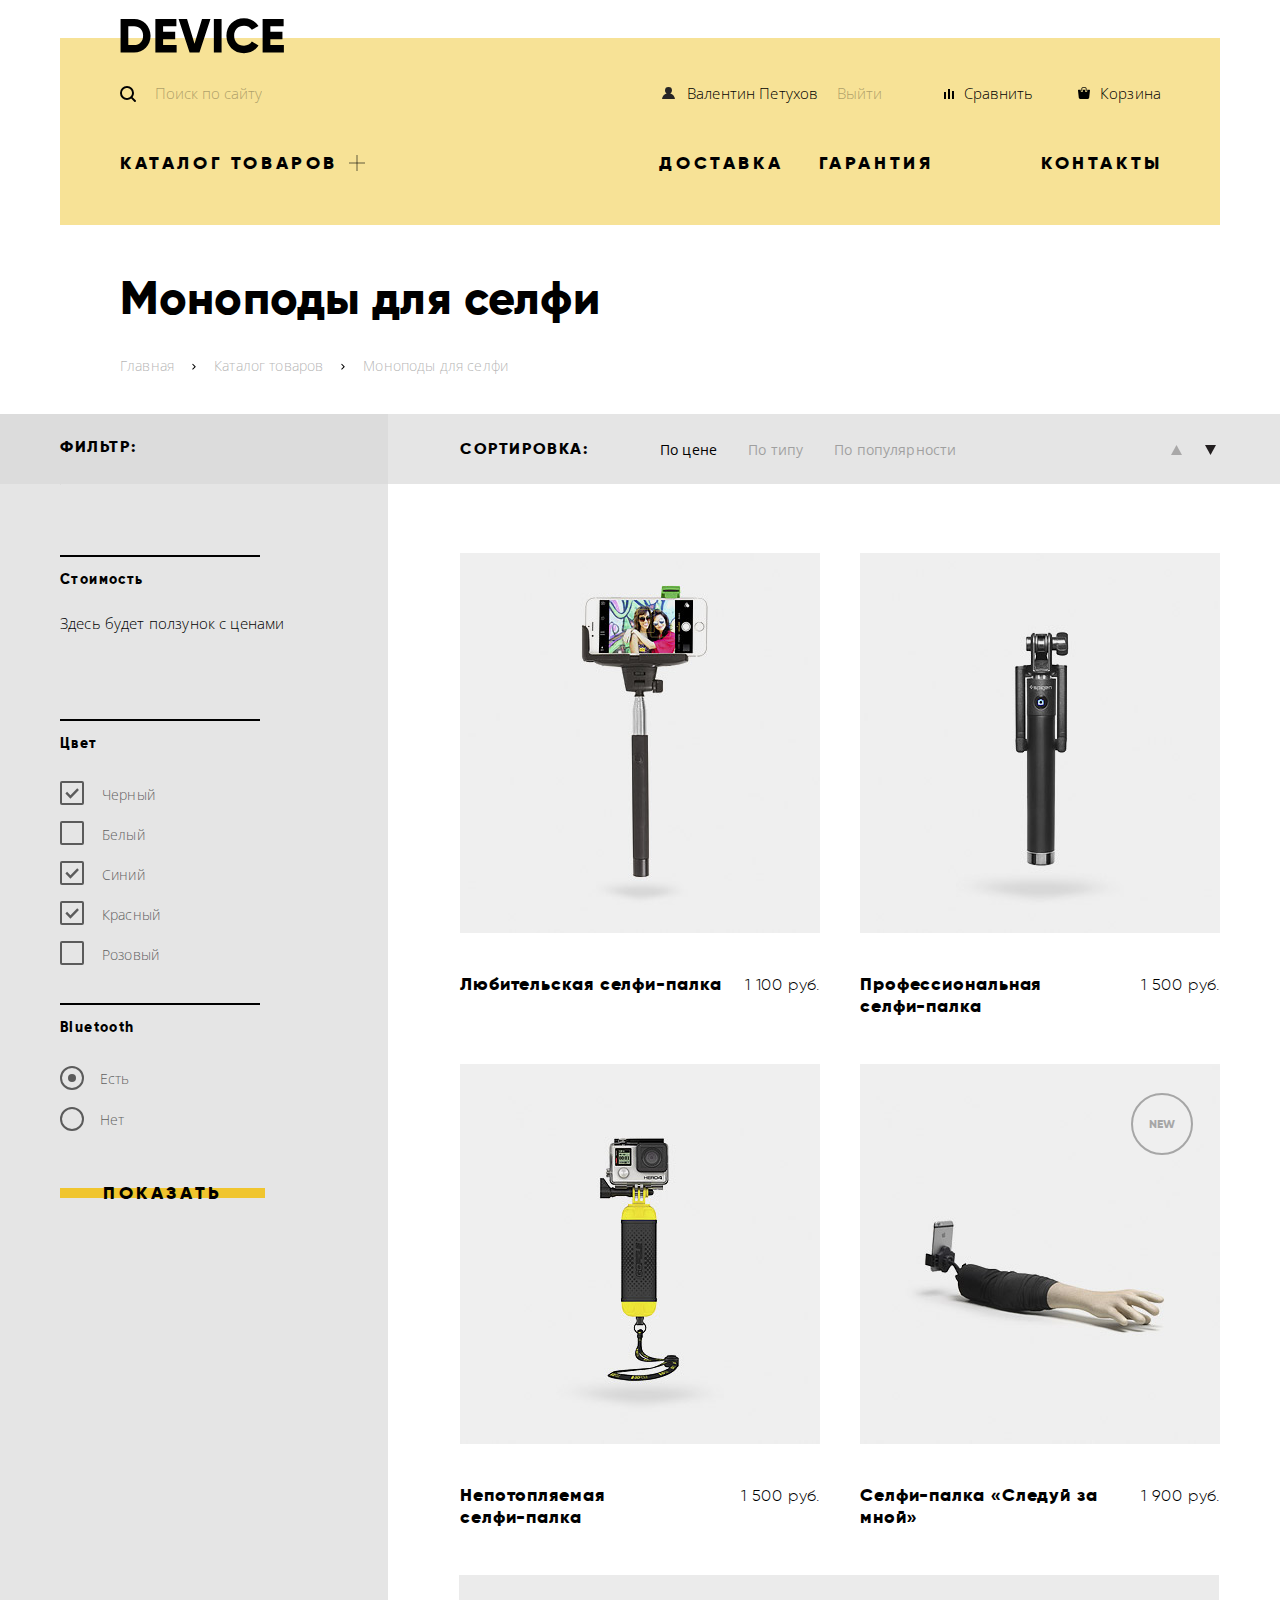
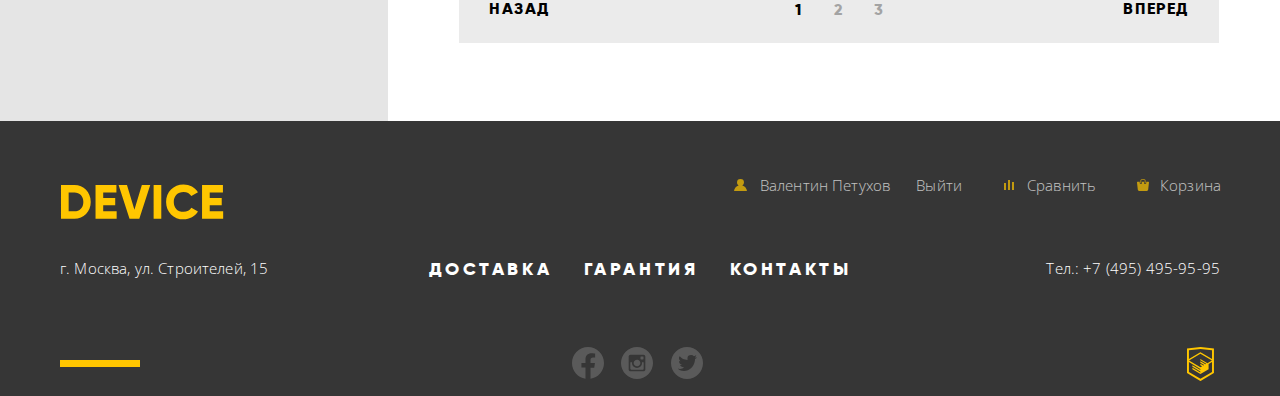
==== commit 749748c2: "дз-6 Верстка на флексах catalog.html" ====
--- a/catalog.html
+++ b/catalog.html
@@ -13,7 +13,6 @@
   <link rel="stylesheet" href="css/normalize.css">
   <link rel="stylesheet" href="css/style.css">
 </head>
-<!--комментарий для коммита-->
 
 <body class="catalog">
 
--- a/css/style.css
+++ b/css/style.css
@@ -1833,7 +1833,7 @@
 .page-content-top::before {
   content: "";
   width: 100%;
-  height: 70px;
+  height: 100%;
   background-color: var(--dark-grey);
 }
 
@@ -1852,7 +1852,7 @@
 .page-content-top::after {
   content: "";
   width: 100%;
-  height: 70px;
+  height: 100%;
   background-color: var(--basic-grey);
 }
 
@@ -1973,14 +1973,14 @@
 .page-content-wrap::before {
   content: "";
   width: 100%;
-  height: 1234px;
+  height: 100%;
   background-color: var(--basic-grey);
 }
 
 .page-content-wrap::after {
   content: "";
   width: 100%;
-  height: 1234px;
+  height: 100%;
   background-color: var(--basic-white);
 }
 
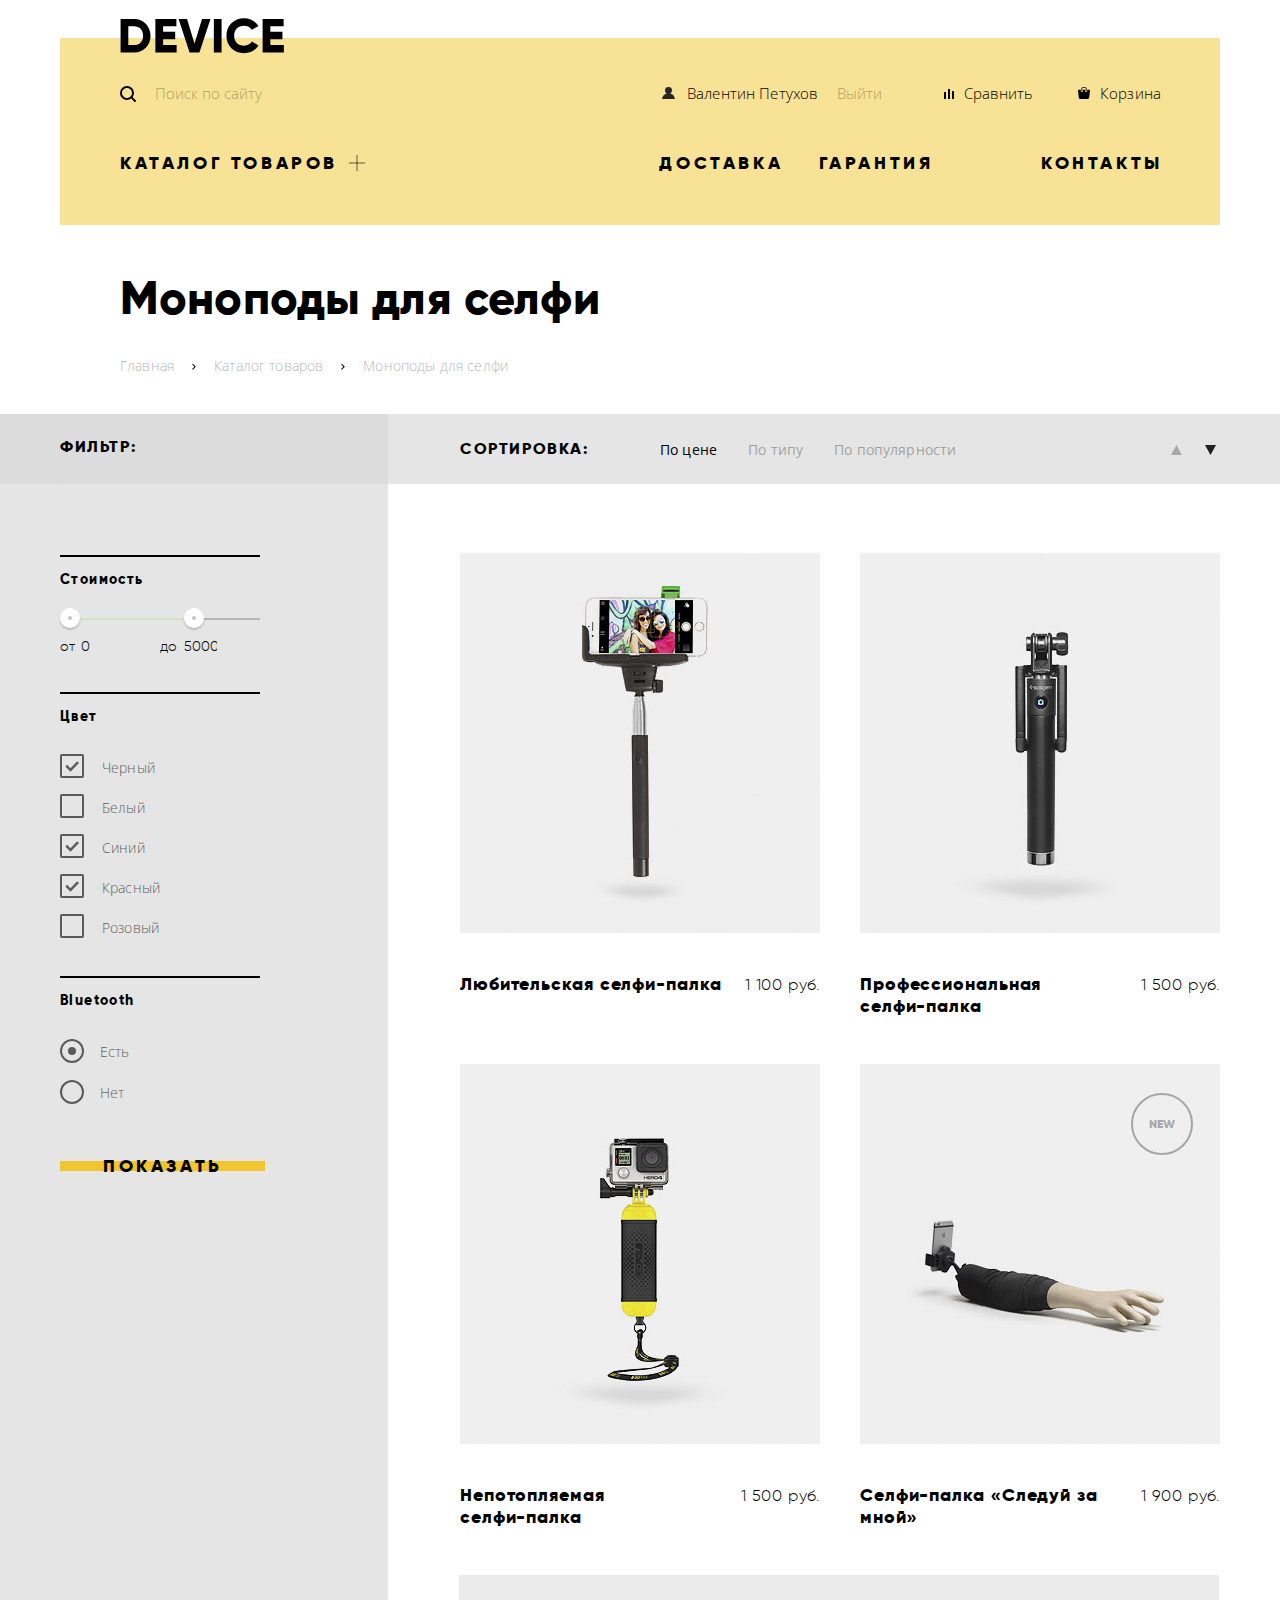
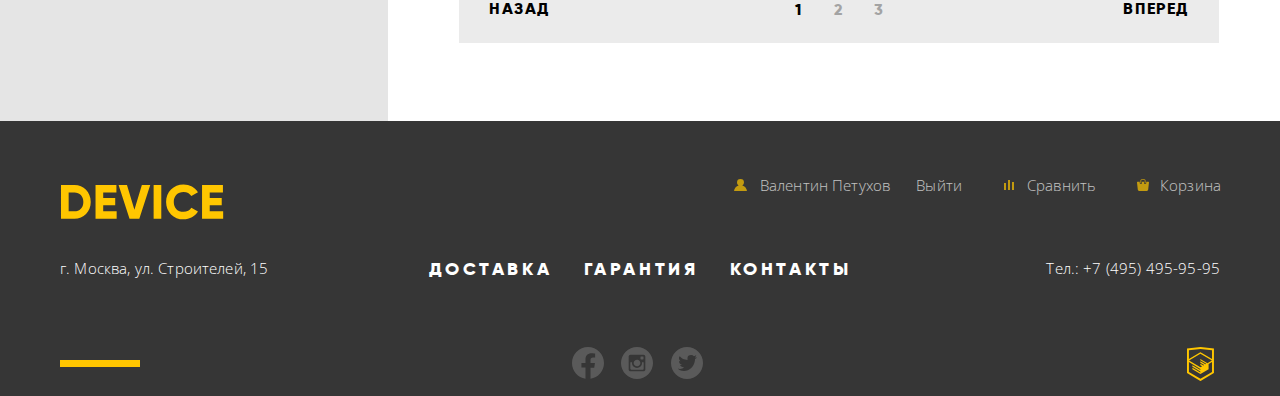
==== commit 3f1cc300: "дз-лайф-7 Декоративные элементы сделал фильтр с диапазоном в catalog.html" ====
--- a/catalog.html
+++ b/catalog.html
@@ -141,7 +141,25 @@
             <form class="filter" method="get" action="https://echo.htmlacademy.ru">
               <fieldset class="filter__item  filter__item--price">
                 <legend class="filter__item-title">Стоимость</legend>
-                <span>Здесь будет ползунок с ценами</span>
+                <div class="range-filter">
+                  <div class="range-controls">
+                    <div class="scale">
+                      <div class="bar" style="width: 67%; margin-left: 0%"></div>
+                    </div>
+                    <div class="toggle toggle-min" tabindex="0"></div>
+                    <div class="toggle toggle-max" tabindex="0"></div>
+                  </div>
+                  <div class="price-controls">
+                    <label class="min-price" style="margin-left: 0%">
+                      <span class="min-price__text">от</span>
+                      <input class="min-price__input" type="text" name="min-price" value="0">
+                    </label>
+                    <label class="max-price" style="margin-right: 39%">
+                      <span class="max-price__text">до</span>
+                      <input class="max-price__input" type="text" name="max-price" value="5000">
+                    </label>
+                  </div>
+                </div>
               </fieldset>
 
               <fieldset class="filter__item">
--- a/css/style.css
+++ b/css/style.css
@@ -34,6 +34,9 @@
   --unit-yellow: #ffc600;
   --popup-shadow: rgba(0, 0, 0, 0.2);
   --popup-map-shadow: rgba(0, 0, 0, 0.2);
+  --toggle-color: #c4c4c4;
+  --bar-color: #91C92F;
+  --toggle-boxshadow-color: rgba(0, 0, 0, 0.18); 
 }
 
 * {
@@ -2000,7 +2003,7 @@
 }
 
 .filter__item:nth-child(1) {
-  margin-bottom: 81px;
+  margin-bottom: 37px;
 }
 
 .filter__item:nth-child(2) {
@@ -2040,6 +2043,90 @@
   width: 200px;
   height: 2px;
   background-color: var(--basic-black);
+}
+
+.range-filter {
+  width: 260px;
+}
+
+.range-controls {
+  position: relative;
+  margin-bottom: 17px;
+  padding-top: 10px;
+}
+
+.scale {
+  height: 2px;
+  width: 200px;
+  background-color: var(--basic-black);
+  opacity: 0.2;
+}
+
+.bar {
+  width: 67%;
+  height: 2px;
+  background: var(--bar-color);
+}
+
+.toggle {
+  position: absolute;
+  top: 0;
+  left: 0;
+  width: 4px;
+  height: 4px;
+  padding: 0;
+  background-color: var(--toggle-color);
+  border: 8px solid var(--basic-white);
+  border-radius: 50%;
+  box-shadow: 0px 2px 2px var(--toggle-boxshadow-color);
+  cursor: pointer;
+  box-sizing: content-box;
+}
+
+.toggle-min {
+  left: 0px;
+}
+
+.toggle-max {
+  left: 124px;
+}
+
+.price-controls {
+  display: flex;
+  justify-content: space-between;
+}
+
+.min-price,
+.max-price {
+  font-family: "Gilroy", Arial, sans-serif;
+  font-weight: 300;
+  font-size: 14px;
+  line-height: 16px;
+  color: var(--basic-black);
+}
+
+.min-price__input,
+.max-price__input {
+  font-family: inherit;
+  font-weight: inherit;
+  font-size: inherit;
+  line-height: inherit;
+  width: 37px;
+  margin: 0;
+  color: var(--basic-black);
+  border: none;
+  border-radius: 5px;
+  background-color: transparent;
+}
+
+.min-price__text,
+.max-price__text {
+  margin: 0;
+  padding: 0;
+}
+
+.max-price {
+  margin-right: 39%;
 }
 
 .filter__checkbox-list {
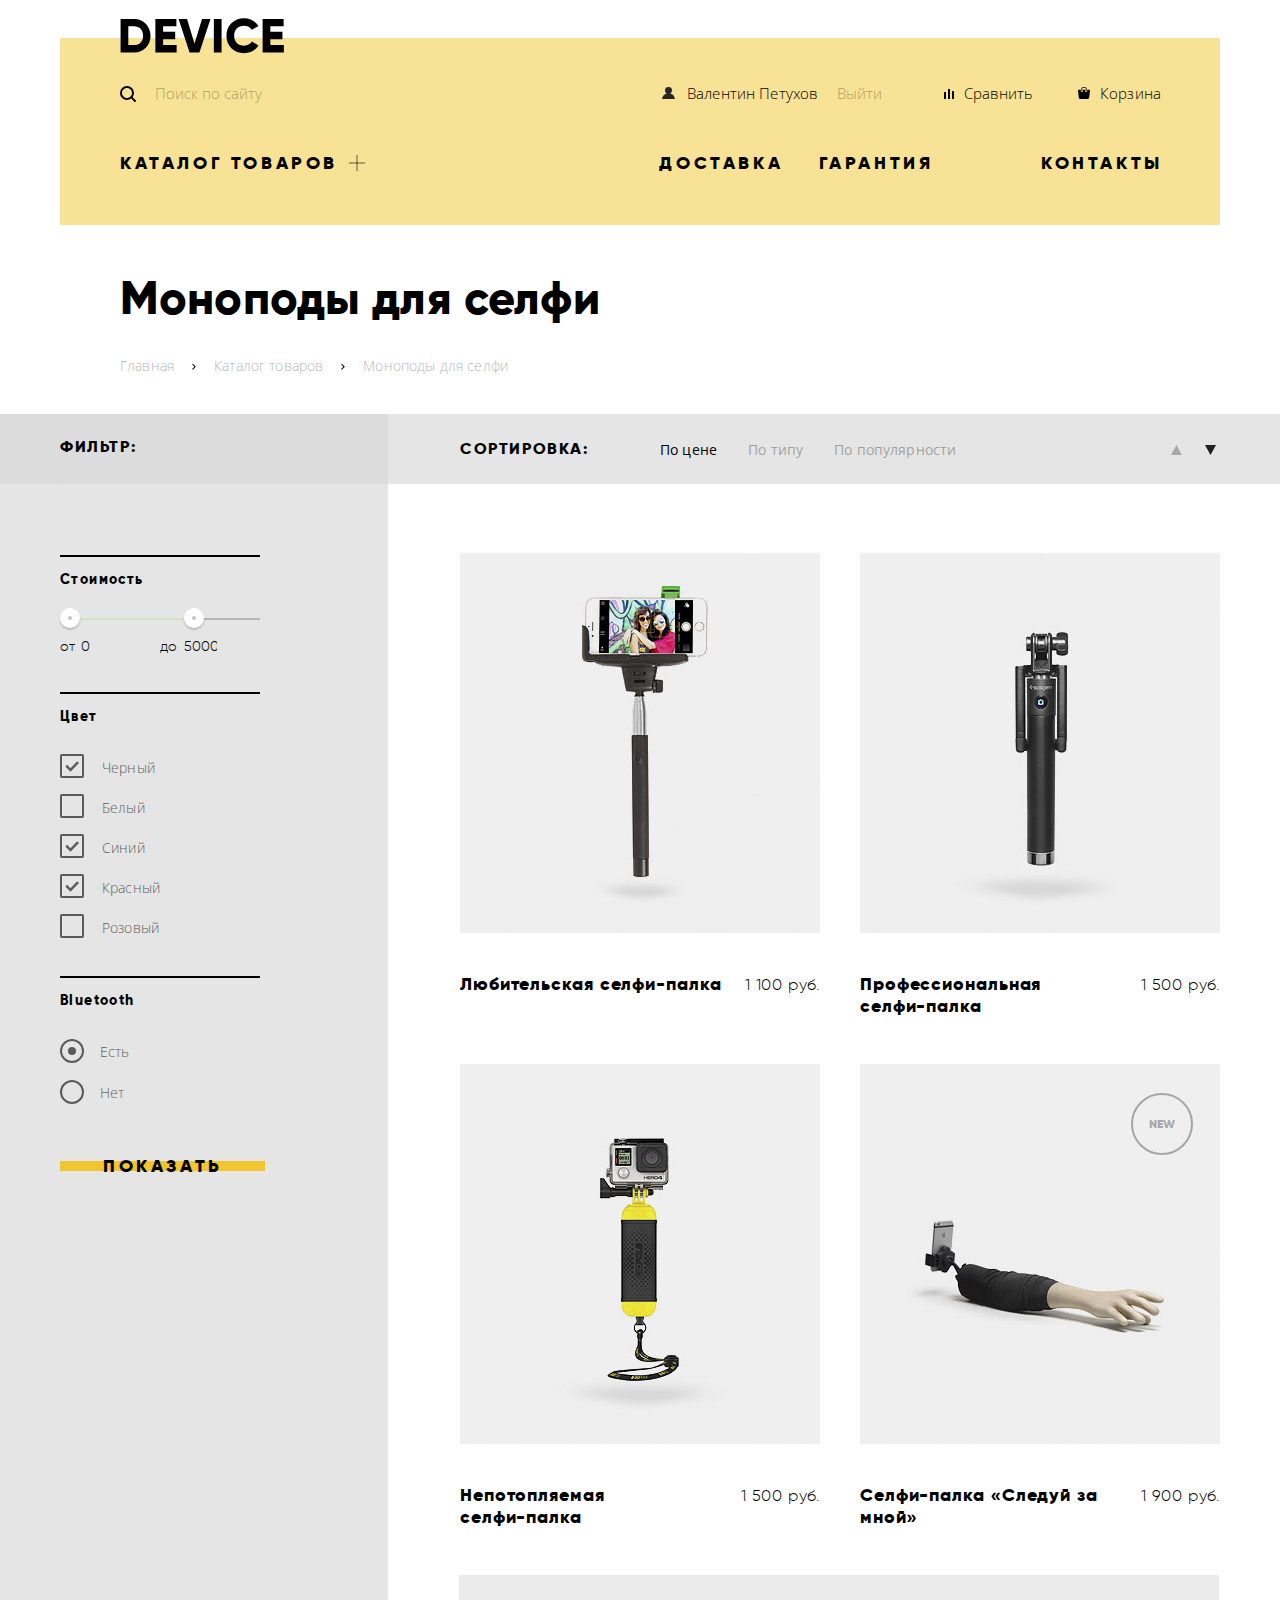
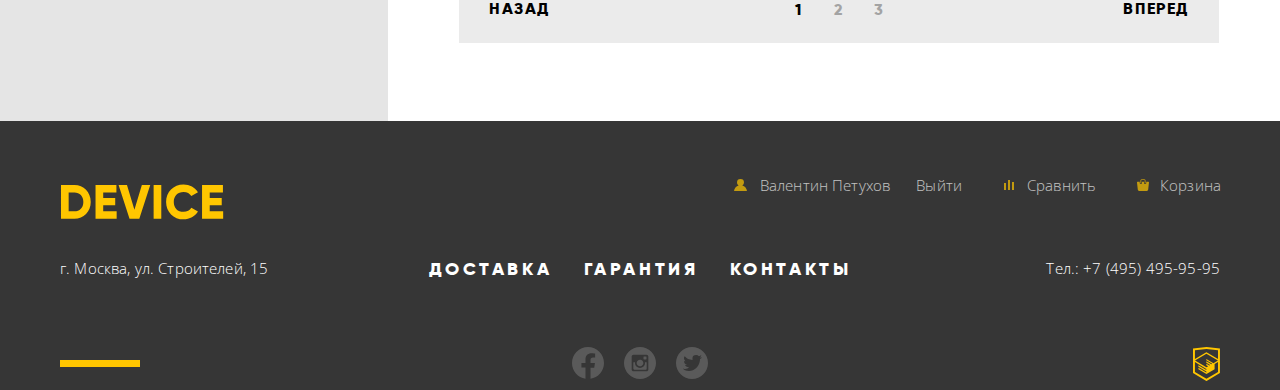
==== commit 0507fb58: "дз лайф-9 catalog.html" ====
--- a/catalog.html
+++ b/catalog.html
@@ -11,7 +11,7 @@
   <link rel="preconnect" href="https://fonts.gstatic.com">
   <link href="https://fonts.googleapis.com/css2?family=Open+Sans:wght@300;400&display=swap" rel="stylesheet">
   <link rel="stylesheet" href="css/normalize.css">
-  <link rel="stylesheet" href="css/style.css">
+  <link rel="stylesheet" href="css/style.min.css">
 </head>
 
 <body class="catalog">
@@ -418,44 +418,40 @@
           <div class="main-footer__social-copyright">
             <ul class="main-footer__social-list">
               <li class="main-footer__social-item">
-                <a class="main-footer__social-link  main-footer__social-link--fb" href="#">
+                <a aria-label="Фейсбук" class="main-footer__social-link  main-footer__social-link--fb" href="#">
                   <svg width="32" height="32" viewBox="0 0 32 32" fill="none" xmlns="http://www.w3.org/2000/svg">
                     <path
                       d="M31.9973 16C31.9973 7.16267 24.8347 0 15.9987 0C7.16267 0 0 7.16267 0 16C0 23.984 5.85067 30.6027 13.4987 31.8027V20.624H9.43733V15.9987H13.4987V12.4747C13.4987 8.464 15.888 6.24933 19.5413 6.24933C21.292 6.24933 23.1227 6.56133 23.1227 6.56133V10.4987H21.1067C19.12 10.4987 18.5 11.732 18.5 12.9973V16H22.9373L22.228 20.6253H18.5V31.804C26.148 30.604 31.9987 23.9853 31.9987 16H31.9973Z"
                       fill="white" fill-opacity="0.3" />
                   </svg>
-                  <span>Фейсбук</span>
                 </a>
               </li>
               <li class="main-footer__social-item">
-                <a class="main-footer__social-link  main-footer__social-link--inst" href="#">
+                <a aria-label="Инстаграм" class="main-footer__social-link  main-footer__social-link--inst" href="#">
                   <svg width="32" height="32" viewBox="0 0 32 32" fill="none" xmlns="http://www.w3.org/2000/svg">
                     <path
                       d="M21 16C21 17.3261 20.4732 18.5979 19.5355 19.5355C18.5979 20.4732 17.3261 21 16 21C14.6739 21 13.4021 20.4732 12.4645 19.5355C11.5268 18.5979 11 17.3261 11 16C11 15.715 11.03 15.4367 11.0817 15.1667H9.33333V21.8283C9.33333 22.2917 9.70833 22.6667 10.1717 22.6667H21.83C22.0521 22.6662 22.2649 22.5777 22.4217 22.4205C22.5786 22.2634 22.6667 22.0504 22.6667 21.8283V15.1667H20.9183C20.97 15.4367 21 15.715 21 16ZM16 19.3333C16.4378 19.3332 16.8714 19.2469 17.2759 19.0792C17.6803 18.9116 18.0478 18.6659 18.3574 18.3562C18.6669 18.0465 18.9124 17.6789 19.0799 17.2743C19.2473 16.8698 19.3334 16.4362 19.3333 15.9983C19.3332 15.5605 19.2469 15.1269 19.0792 14.7225C18.9116 14.318 18.6659 13.9505 18.3562 13.641C18.0465 13.3314 17.6789 13.0859 17.2743 12.9185C16.8698 12.751 16.4362 12.6649 15.9983 12.665C15.1141 12.6652 14.2661 13.0167 13.641 13.6421C13.0158 14.2676 12.6648 15.1157 12.665 16C12.6652 16.8843 13.0167 17.7322 13.6421 18.3574C14.2676 18.9825 15.1157 19.3336 16 19.3333ZM20 12.5H21.9983C22.1311 12.5 22.2584 12.4474 22.3525 12.3537C22.4465 12.2599 22.4996 12.1328 22.5 12V10.0017C22.5 9.86862 22.4471 9.74102 22.3531 9.64693C22.259 9.55285 22.1314 9.5 21.9983 9.5H20C19.8669 9.5 19.7393 9.55285 19.6453 9.64693C19.5512 9.74102 19.4983 9.86862 19.4983 10.0017V12C19.5 12.275 19.725 12.5 20 12.5ZM16 0C11.7565 0 7.68687 1.68571 4.68629 4.68629C1.68571 7.68687 0 11.7565 0 16C0 20.2435 1.68571 24.3131 4.68629 27.3137C7.68687 30.3143 11.7565 32 16 32C18.1012 32 20.1817 31.5861 22.1229 30.7821C24.0641 29.978 25.828 28.7994 27.3137 27.3137C28.7994 25.828 29.978 24.0641 30.7821 22.1229C31.5861 20.1817 32 18.1012 32 16C32 13.8989 31.5861 11.8183 30.7821 9.87706C29.978 7.93586 28.7994 6.17203 27.3137 4.68629C25.828 3.20055 24.0641 2.022 22.1229 1.21793C20.1817 0.413852 18.1012 0 16 0ZM24.3333 22.4817C24.3333 23.5 23.5 24.3333 22.4817 24.3333H9.51833C8.5 24.3333 7.66667 23.5 7.66667 22.4817V9.51833C7.66667 8.5 8.5 7.66667 9.51833 7.66667H22.4817C23.5 7.66667 24.3333 8.5 24.3333 9.51833V22.4817Z"
                       fill="white" fill-opacity="0.3" />
                   </svg>
-                  <span>Инстаграм</span>
                 </a>
               </li>
               <li class="main-footer__social-item">
-                <a class="main-footer__social-link  main-footer__social-link--tw" href="#">
+                <a aria-label="Твиттер" class="main-footer__social-link  main-footer__social-link--tw" href="#">
                   <svg width="32" height="32" viewBox="0 0 32 32" fill="none" xmlns="http://www.w3.org/2000/svg">
                     <path
                       d="M16 32C13.8333 32 11.7604 31.5781 9.78125 30.7344C7.80208 29.8906 6.09896 28.7552 4.67188 27.3281C3.24479 25.901 2.10938 24.1979 1.26562 22.2188C0.421875 20.2396 0 18.1667 0 16C0 13.8333 0.421875 11.7604 1.26562 9.78125C2.10938 7.80208 3.24479 6.09896 4.67188 4.67188C6.09896 3.24479 7.80208 2.10938 9.78125 1.26562C11.7604 0.421875 13.8333 0 16 0C18.1667 0 20.2396 0.421875 22.2188 1.26562C24.1979 2.10938 25.901 3.24479 27.3281 4.67188C28.7552 6.09896 29.8906 7.80208 30.7344 9.78125C31.5781 11.7604 32 13.8333 32 16C32 18.1667 31.5781 20.2396 30.7344 22.2188C29.8906 24.1979 28.7552 25.901 27.3281 27.3281C25.901 28.7552 24.1979 29.8906 22.2188 30.7344C20.2396 31.5781 18.1667 32 16 32ZM25.4062 8C25.2812 8.0625 25.0938 8.17708 24.8438 8.34375L24.2344 8.75L23.6562 9.0625L23 9.28125C22.2292 8.42708 21.2812 8 20.1562 8C17.7188 8 16.5 9.02083 16.5 11.0625V12.9062C13.1458 12.7396 10.5729 11.5104 8.78125 9.21875C8.26042 9.76042 8 10.3542 8 11C8 12.375 8.51042 13.4167 9.53125 14.125C9.40625 14.125 9.22917 14.1354 9 14.1562C8.77083 14.1771 8.58854 14.1771 8.45312 14.1562C8.31771 14.1354 8.16667 14.0833 8 14C8 14.9583 8.25521 15.7552 8.76562 16.3906C9.27604 17.026 9.97917 17.4375 10.875 17.625C10.6667 17.875 10.375 18 10 18C9.66667 18 9.375 17.9062 9.125 17.7188C9.125 18.5312 9.51562 19.1615 10.2969 19.6094C11.0781 20.0573 11.9583 20.2917 12.9375 20.3125C12.5625 20.875 12.0156 21.2969 11.2969 21.5781C10.5781 21.8594 9.8125 22 9 22C8.70833 22 8.30729 21.9271 7.79688 21.7812C7.28646 21.6354 7.02083 21.5625 7 21.5625C7.33333 22.2292 8.01562 22.8021 9.04688 23.2812C10.0781 23.7604 11.3854 24 12.9688 24C14.3646 24 15.6667 23.7552 16.875 23.2656C18.0833 22.776 19.1146 22.125 19.9688 21.3125C20.8229 20.5 21.5573 19.5729 22.1719 18.5312C22.7865 17.4896 23.2448 16.4115 23.5469 15.2969C23.849 14.1823 24 13.0833 24 12C24 11.9583 24.125 11.8698 24.375 11.7344C24.625 11.599 24.9167 11.4167 25.25 11.1875C25.5833 10.9583 25.8333 10.7188 26 10.4688C24.875 10.4688 24.125 10.4896 23.75 10.5312C24.4792 10.0938 25.0312 9.25 25.4062 8Z"
                       fill="white" fill-opacity="0.3" />
                   </svg>
-                  <span>Твиттер</span>
                 </a>
               </li>
             </ul>
             <a class="main-footer__copyright" href="https://htmlacademy.ru/intensive/htmlcss">
-              <svg version="1.1" id="Layer_1" xmlns="http://www.w3.org/2000/svg"
+              <svg aria-label="HTML Academy" version="1.1" id="Layer_1" xmlns="http://www.w3.org/2000/svg"
                 xmlns:xlink="http://www.w3.org/1999/xlink" x="0px" y="0px" width="26.943px" height="34.09px"
                 viewBox="0 0 26.943 34.09" enable-background="new 0 0 26.943 34.09" xml:space="preserve" fill="#ffc600">
                 <path
                   d="M13.62,0.017L13.472,0L0,1.412v24.661l13.473,8.017l13.43-7.99l0.042-0.025V1.412L13.62,0.017z M25.019,12.127L13.495,5.334 L13.494,5.23l-0.087,0.05l-0.088-0.056v0.109L1.925,12.118V3.147l11.548-1.212l11.547,1.212V12.127z M13.405,6.787L24.923,13.5 l-4.479,2.64l-7.093-4.221l-0.014,1.415l5.904,3.513l-0.86,0.507l-5.03-2.992l-0.014,1.415l3.827,2.275l-0.782,0.523l-3.031-1.787 l-0.014,1.413l1.853,1.091l-1.8,1.081L2.034,13.622L13.405,6.787z M1.925,15.127l11.411,6.791l0.016,1.044L5.41,18.234L5.395,19.65 l7.979,4.795l0.018,1.076l-7.973-4.74l-0.013,1.414l8.021,4.822l0.046,0.025l8.143-4.872l-0.011-5.177l3.415-2.036v10.021 L13.472,31.85L1.925,24.979V15.127z" />
               </svg>
-              <span>HTML Academy</span>
             </a>
           </div>
         </div>
--- a/css/style.min.css
+++ b/css/style.min.css
@@ -0,0 +1 @@
+@font-face{font-weight:800;font-family:Gilroy;font-style:normal;src:url(../fonts/gilroyextrabold.woff2) format("woff2"),url(../fonts/gilroyextrabold.woff) format("woff")}@font-face{font-weight:300;font-family:Gilroy;font-style:normal;src:url(../fonts/gilroylight.woff2) format("woff2"),url(../fonts/gilroylight.woff) format("woff")}:root{--basic-black:#000000;--basic-white:#ffffff;--special-yellow:#f7e296;--special-yellow-dark:#f0c52e;--special-dark:#363636;--basic-grey:#e5e5e5;--dark-grey:#dcdcdc;--special-grey:#ebebeb;--unit-grey:#f2f2f2;--unit-grey-dark:#eaeaea;--unit-red:#f6dada;--unit-grey-light:#e6e6e6;--grey-disabled:#a6a6a6;--unit-yellow:#ffc600;--popup-shadow:rgba(0, 0, 0, 0.2);--popup-map-shadow:rgba(0, 0, 0, 0.2);--toggle-color:#c4c4c4;--bar-color:#91C92F;--toggle-boxshadow-color:rgba(0, 0, 0, 0.18)}*{-webkit-box-sizing:border-box;box-sizing:border-box}.visually-hidden{position:absolute;width:1px;height:1px;margin:-1px;padding:0;overflow:hidden;border:0;clip:rect(0 0 0 0)}.page-body{font-weight:300;font-size:15px;line-height:30px;font-family:"Open Sans",Arial,sans-serif;color:var(--basic-black);letter-spacing:.01em;background-color:var(--basic-white)}.catalog{font-weight:300;font-size:15px;line-height:30px;font-family:"Open Sans",Arial,sans-serif;color:var(--basic-black);letter-spacing:.01em;background-color:var(--basic-white)}.grid-wrap{display:-ms-grid;display:grid;-ms-grid-rows:-webkit-min-content 1fr -webkit-min-content;-ms-grid-rows:min-content 1fr min-content;grid-template-rows:-webkit-min-content 1fr -webkit-min-content;grid-template-rows:min-content 1fr min-content}a{text-decoration:none}.container{width:1160px;margin:0 auto}.main-header{color:var(--basic-black);background-color:var(--special-yellow);background-image:-o-linear-gradient(top,var(--basic-white) 38px,var(--special-yellow) 38px);background-image:linear-gradient(to bottom,var(--basic-white) 38px,var(--special-yellow) 38px)}.main-header-logo{cursor:pointer;display:block;padding:18px 60px 15px}.main-header-logo:focus,.main-header-logo:hover{opacity:.6;-webkit-transition:all .2 linear;-o-transition:all .2 linear;transition:all .2 linear}.main-header-logo:active{opacity:.3}.main-header-logo__img{width:164px;height:36px}.user-nav{display:-webkit-box;display:-ms-flexbox;display:flex;flex-wrap:wrap;-webkit-box-pack:justify;-ms-flex-pack:justify;justify-content:space-between;width:1160px;padding:0 60px;margin-bottom:40px}.user-nav__user-item--search{width:542px;-webkit-box-sizing:border-box;box-sizing:border-box}.user-nav__search{position:relative;padding-left:25px}.user-nav__search-label{position:absolute;top:8px;left:0;width:20px;height:20px;background-image:url(../img/search.svg);background-repeat:no-repeat;cursor:pointer}.user-nav__search-label::before{content:"";position:absolute;bottom:-12px;left:0;display:none;width:400px;height:2px;background-color:var(--basic-black)}.user-nav__search-input{position:relative;width:320px;height:30px;margin-left:10px;padding:0;font-weight:300;font-size:15px;line-height:30px;font-family:"Open Sans",Arial,sans-serif;color:var(--basic-black);background-color:transparent;border:none;outline:0;cursor:pointer}.user-nav__search-input::-webkit-input-placeholder{color:var(--basic-black);opacity:.3}.user-nav__search-input::-moz-placeholder{color:var(--basic-black);opacity:.3}.user-nav__search-input:-ms-input-placeholder{color:var(--basic-black);opacity:.3}.user-nav__search-input::-ms-input-placeholder{color:var(--basic-black);opacity:.3}.user-nav__search-input::placeholder{color:var(--basic-black);opacity:.3}.user-nav__search-input:hover::-webkit-input-placeholder{color:var(--basic-black);opacity:.6}.user-nav__search-input:hover::-moz-placeholder{color:var(--basic-black);opacity:.6}.user-nav__search-input:hover:-ms-input-placeholder{color:var(--basic-black);opacity:.6}.user-nav__search-input:hover::-ms-input-placeholder{color:var(--basic-black);opacity:.6}.user-nav__search-input:hover::placeholder{color:var(--basic-black);opacity:.6}.user-nav__search-input:focus::-webkit-input-placeholder{font-size:0}.user-nav__search-input:focus::-moz-placeholder{font-size:0}.user-nav__search-input:focus:-ms-input-placeholder{font-size:0}.user-nav__search-input:focus::-ms-input-placeholder{font-size:0}.user-nav__search-input:focus::placeholder{font-size:0}.user-nav__search-input:focus~.user-nav__search-label::before{display:block}.user-nav__search-input:focus~.user-nav__search-btn{z-index:0;opacity:1}.user-nav__search-btn{position:absolute;top:-9px;left:330px;z-index:-1;width:85px;margin-top:auto;margin-bottom:auto;padding-top:14px;padding-bottom:14px;background:0 0;background-color:transparent;border:2px solid var(--basic-black);cursor:pointer;opacity:0}.user-nav__search-btn:hover{color:var(--basic-white);background-color:var(--basic-black);-webkit-transition:all .1s linear;-o-transition:all .1s linear;transition:all .1s linear}.user-nav__search-btn:focus{z-index:0;color:var(--basic-white);background-color:var(--basic-black);opacity:1;-webkit-transition:all .1s linear;-o-transition:all .1s linear;transition:all .1s linear}.user-nav__search-btn:active{color:var(--basic-white);opacity:.3}.user-nav__search-btn:focus~.user-nav__search-label::before{display:block}.user-nav__user-link{position:relative;color:var(--basic-dark)}.user-nav__user-link:hover{opacity:.6}.user-nav__user-link:hover::before{opacity:.6}.user-nav__user-link:active{opacity:.3}.user-nav__user-link:active::before{opacity:.3}.user-nav__user-link::before{content:"";position:absolute;width:13px;height:12px;background-repeat:no-repeat}.user-nav__user-item--login{width:282px;padding-left:25px;-webkit-box-sizing:border-box;box-sizing:border-box}.user-nav__user-item--compare{width:134px;padding-left:20px}.user-nav__user-item--cart{width:82px;padding-left:22px}.user-nav__user-link--login::before{bottom:4px;left:-25px;background-image:url(../img/black-user.svg)}.user-nav__user-link--profile::before{bottom:4px;left:-25px;background-image:url(../img/black-user.svg)}.user-nav__user-link--compare::before{bottom:2px;left:-20px;background-image:url(../img/black-compare.svg)}.user-nav__user-link--cart::before{bottom:4px;left:-22px;background-image:url(../img/black-cart.svg)}.user-nav__user-link--logout{margin-left:15px;color:var(--basic-black);opacity:.3}.user-nav__user-link--logout:hover{color:var(--basic-black);opacity:.6}.user-nav__user-link--logout:active{color:var(--basic-black);opacity:.1}.main-nav{padding:0 60px 13px}.main-nav__list{list-style:none;margin:0;padding:0;display:-webkit-box;display:-ms-flexbox;display:flex;-webkit-box-pack:justify;-ms-flex-pack:justify;justify-content:space-between;flex-wrap:wrap}.main-nav__link{font-weight:800;font-size:18px;line-height:24px;font-family:Gilroy,Arial,sans-serif;color:var(--basic-black);text-transform:uppercase;letter-spacing:.2em;cursor:pointer}.main-nav__link:hover{opacity:.6}.main-nav__link:active{opacity:.3}.main-nav__item--catalog{width:539px}.main-nav__item--delivery{width:159px}.main-nav__item--warranty{width:222px}.main-nav__item--contacts{width:119px}.main-nav__link--catalog{position:relative}.main-nav__link--catalog::before{content:"";position:absolute;right:-27px;bottom:10px;width:16px;height:2px;background-color:var(--basic-black);opacity:.3}.main-nav__link--catalog::after{content:"";position:absolute;right:-20px;bottom:3px;width:2px;height:16px;background-color:var(--basic-black);opacity:.3}.main-nav__item--catalog{position:relative}.main-nav__link--catalog{position:relative}.main-nav__sub-wrap{position:absolute;top:22px;left:-60px;display:none;width:1160px;background-color:var(--special-yellow);z-index:5}.main-nav__sub-wrap:hover{display:block}.main-nav__link--catalog:hover+.main-nav__sub-wrap{display:block}.main-nav__sub-list{list-style:none;margin:0;padding:0;display:-webkit-box;display:-ms-flexbox;display:flex;-webkit-box-pack:start;-ms-flex-pack:start;justify-content:start;padding-left:60px;padding-top:36px}.main-nav__sub-column{padding-bottom:26px}.main-nav__sub-column:nth-child(1){width:241px}.main-nav__sub-column:nth-child(2){width:178px}.main-nav__sub-column:nth-child(3){width:185px}.main-nav__sub-link{color:var(--basic-black);font-weight:300;font-size:15px;line-height:20px;display:block;padding-bottom:15px}.main-nav__sub-link:hover{opacity:.6}.main-nav__sub-link:active{opacity:.3}.promo-slider{position:relative;background-image:-o-linear-gradient(top,var(--special-yellow) 146px,var(--basic-white) 146px);background-image:linear-gradient(to bottom,var(--special-yellow) 146px,var(--basic-white) 146px);padding-bottom:14px}.promo-slider__controls{position:absolute;right:80px;bottom:158px;z-index:1;display:-webkit-box;display:-ms-flexbox;display:flex;-webkit-box-pack:justify;-ms-flex-pack:justify;justify-content:space-between;width:78px}.promo-slider__control{position:relative;display:block;width:26px}.promo-slider__control::before{content:"";position:absolute;display:block;top:-2px;left:-2px;width:12px;height:12px;border:1px solid var(--basic-black);border-radius:50%;cursor:pointer}.promo-slider__control::after{content:"";position:absolute;top:2px;left:2px;display:none;-webkit-box-sizing:border-box;box-sizing:border-box;width:6px;height:6px;border:1px solid var(--basic-black);border-radius:50%}.promo-slider__input[id=promo-control-1]:checked~.promo-slider__controls label[for=promo-control-1]::after,.promo-slider__input[id=promo-control-2]:checked~.promo-slider__controls label[for=promo-control-2]::after,.promo-slider__input[id=promo-control-3]:checked~.promo-slider__controls label[for=promo-control-3]::after{display:block}.promo-slider__item{display:-webkit-box;display:-ms-flexbox;display:flex;-webkit-box-pack:justify;-ms-flex-pack:justify;justify-content:space-between}.promo-slider__item--01,.promo-slider__item--02,.promo-slider__item--03{display:none}.promo-slider__item--active{display:-webkit-box;display:-ms-flexbox;display:flex}.promo-slider__img-wrap{width:600px}.promo-slider__img-wrap--01{padding-left:89px;padding-top:17px}.promo-slider__img-wrap--02{padding-left:116px;padding-top:42px}.promo-slider__img-wrap--03{padding-left:30px;padding-top:99px}.promo-slider__img--01{width:384px;height:486px}.promo-slider__descr-wrap{position:relative;width:560px;padding-top:110px}.promo-slider__descr-wrap::before{position:absolute;content:"";width:100px;height:7px;top:50px;left:0;background-color:var(--basic-white)}.promo-slider__descr-num{position:absolute;font-family:Gilroy,Arial,sans-serif;font-weight:800;font-size:179px;line-height:219px;text-transform:uppercase;color:var(--basic-white);top:0;left:330px;z-index:1}.promo-slider__descr-title{position:relative;margin-top:0;margin-bottom:27px;font-family:Gilroy,Arial,sans-serif;font-weight:800;font-size:47px;line-height:58px;color:var(--basic-black);z-index:3}.promo-slider__descr-text{font-family:"Open Sans",Arial,sans-serif;font-weight:300;font-size:15px;line-height:20px;color:var(--basic-black);margin-top:0;margin-bottom:51px}.btn-more{position:relative;z-index:1;display:inline-block;padding:9px 43px;font-weight:800;font-size:18px;line-height:22px;font-family:Gilroy,Arial,sans-serif;text-align:center;color:var(--basic-black);text-transform:uppercase;letter-spacing:.2em;background:0 0;border:none;cursor:pointer;margin-bottom:50px}.btn-more:active{color:var(--basic-black);opacity:.3}.btn-more::before{content:"";position:absolute;top:36%;left:0;z-index:-1;width:223px;height:10px;background-color:var(--special-yellow-dark)}.btn-more:focus::before,.btn-more:hover::before{top:0;height:42px;margin:0;-webkit-transition:all .3s linear;-o-transition:all .3s linear;transition:all .3s linear}.btn-more:active::before{top:0;height:42px;margin:0;color:var(--basic-black);opacity:.3;-webkit-transition:all .3s linear;-o-transition:all .3s linear;transition:all .3s linear}.promo-slider__advantages-list--01{list-style:none;margin:0;padding:0;display:-webkit-box;display:-ms-flexbox;display:flex;flex-wrap:wrap;-webkit-box-pack:justify;-ms-flex-pack:justify;justify-content:space-between;width:450px}.promo-slider__advantages-list--01 .promo-slider__advantages-col{width:147px}.promo-slider__advantages-title{font-family:Gilroy,Arial,sans-serif;font-weight:300;font-size:36px;line-height:42px;color:var(--basic-black);margin:0;padding-bottom:0 0 0 15px}.promo-slider__advantages-descr{font-family:Gilroy,Arial,sans-serif;font-weight:300;font-size:13px;line-height:15px;letter-spacing:.1em;color:var(--basic-black)}.promo-slider__advantages-list--02{list-style:none;margin:0;padding:0;display:-webkit-box;display:-ms-flexbox;display:flex;flex-wrap:wrap;-webkit-box-pack:justify;-ms-flex-pack:justify;justify-content:space-between;display:block;width:176px}.promo-slider__advantages-list--02 .promo-slider__advantages-col{width:176px;display:inline-block}.promo-slider__advantages-list--03{list-style:none;margin:0;padding:0;display:-webkit-box;display:-ms-flexbox;display:flex;flex-wrap:wrap;-webkit-box-pack:justify;-ms-flex-pack:justify;justify-content:space-between;width:332px}.promo-slider__advantages-list--03 .promo-slider__advantages-col{width:163px;display:inline-block}.main-goods{padding-top:97px;padding-bottom:65px}.main-goods__list{list-style:none;margin:0;padding:0;display:-webkit-box;display:-ms-flexbox;display:flex;-webkit-box-pack:justify;-ms-flex-pack:justify;justify-content:space-between}.main-goods__item{width:160px}.main-goods__item-wrap{-webkit-box-sizing:border-box;box-sizing:border-box;width:160px;height:160px;background-color:var(--special-yellow);margin-bottom:38px;display:-webkit-box;display:-ms-flexbox;display:flex;-webkit-box-pack:center;-ms-flex-pack:center;justify-content:center;-webkit-box-align:center;-ms-flex-align:center;align-items:center}.main-goods__item-wrap--vr img{width:97px;height:55px}.main-goods__item-wrap--selfie+p{width:100px}.main-goods__item-wrap--selfie img{width:86px;height:117px}.main-goods__item-wrap--cam img{width:71px;height:87px}.main-goods__item-wrap--fit img{width:107px;height:65px}.main-goods__item-wrap--watch img{width:56px;height:98px}.main-goods__item-wrap--copter img{width:132px;height:69px}.main-goods__item-link:focus .main-goods__item-wrap,.main-goods__item-link:hover .main-goods__item-wrap{background-color:var(--special-yellow-dark);-webkit-transition:all .2s linear;-o-transition:all .2s linear;transition:all .2s linear}.main-goods__item-link:active .main-goods__item-img,.main-goods__item-link:active .main-goods__item-name{opacity:.3}.main-goods__item-name{margin:0;padding:0;display:inline-block}.main-goods__item-name:active{opacity:.3}.main-goods__item-name{width:160px;font-family:Gilroy,Arial,sans-serif;font-weight:800;font-size:18px;line-height:22px;letter-spacing:.05em;color:var(--basic-black)}.services-accordion{position:relative;background-image:-o-linear-gradient(top,var(--basic-white) 115px,var(--basic-grey) 115px);background-image:linear-gradient(to bottom,var(--basic-white) 115px,var(--basic-grey) 115px);padding-bottom:129px}.services-accordion-wrap{display:-webkit-box;display:-ms-flexbox;display:flex;-webkit-box-pack:justify;-ms-flex-pack:justify;justify-content:space-between}.services-accordion__controls-wrap{width:304px;padding-top:98px;padding-left:20px}.services-accordion__control{position:relative;z-index:1;display:block;width:160px;height:22px;padding-top:7px;padding-bottom:7px;font-family:Gilroy,Arial,sans-serif;font-weight:800;font-size:18px;line-height:22px;letter-spacing:.2em;text-transform:uppercase;color:var(--basic-black);cursor:pointer;margin-bottom:20px;text-align:center}.services-accordion__control::before{content:"";position:absolute;top:14px;left:0;z-index:-1;width:160px;height:8px;background-color:var(--special-yellow-dark)}.services-accordion__control::after{content:"";position:absolute;top:0;left:100%;z-index:-1;width:0;height:40px;background-color:var(--basic-black)}.services-accordion__control:hover::before{top:0;height:40px;margin:0;-webkit-transition:all .3s linear;-o-transition:all .3s linear;transition:all .3s linear}.services-accordion__input[id=services-control-1]:checked~.services-accordion__controls label[for=services-control-1],.services-accordion__input[id=services-control-2]:checked~.services-accordion__controls label[for=services-control-2],.services-accordion__input[id=services-control-3]:checked~.services-accordion__controls label[for=services-control-3]{color:var(--special-yellow)}.services-accordion__input[id=services-control-1]:checked~.services-accordion__controls label[for=services-control-1]::before,.services-accordion__input[id=services-control-2]:checked~.services-accordion__controls label[for=services-control-2]::before,.services-accordion__input[id=services-control-3]:checked~.services-accordion__controls label[for=services-control-3]::before{background-color:var(--basic-black);height:40px;width:277px;top:0;left:0}.services-accordion__item{width:856px;display:none;padding-top:86px;padding-left:123px}.services-accordion__item--active{display:block}.services-accordion__item-title{font-family:Gilroy,Arial,sans-serif;font-weight:800;font-size:47px;line-height:58px;letter-spacing:.2em;color:var(--basic-black);margin:0;padding-bottom:41px}.services-accordion__item-text{font-family:"Opan Sans",Arial,sans-serif;font-weight:300;font-size:15px;line-height:30px;letter-spacing:.1em;margin:0}.services-accordion__item::before{position:absolute;content:"";width:7px;height:320px;top:15px;left:297px;background-color:var(--basic-black)}.services-accordion__item--delivery::after{position:absolute;content:"";display:block;width:136px;height:164px;background-image:url(../img/delivery.svg);background-repeat:no-repeat;top:85px;left:1001px}.services-accordion__item--warranty::after{position:absolute;content:"";display:block;width:170px;height:188px;background-image:url(../img/warranty.svg);background-repeat:no-repeat;top:62px;left:1010px}.services-accordion__item--credit::after{position:absolute;content:"";display:block;width:156px;height:188px;background-image:url(../img/credit.svg);background-repeat:no-repeat;top:49px;left:967px}.main-brands{padding-top:90px;padding-bottom:90px}.main-brands__list{display:-webkit-box;display:-ms-flexbox;display:flex;-webkit-box-pack:justify;-ms-flex-pack:justify;justify-content:space-between;list-style:none;margin:0;padding:0}.main-brands__link{display:block;font-size:0;width:260px;height:100px;opacity:.2}.main-brands__link:focus,.main-brands__link:hover{opacity:1;-webkit-transition:all .3s linear;-o-transition:all .3s linear;transition:all .3s linear}.main-brands__link--dji{background-color:var(--basic-grey);background-image:url(../img/main-brands-dji-gray.png)}.main-brands__link--dji:focus,.main-brands__link--dji:hover{background-image:url(../img/main-brands-dji.png)}.main-brands__link--spg{background-color:var(--basic-grey);background-image:url(../img/main-brands-spg-gray.png)}.main-brands__link--spg:focus,.main-brands__link--spg:hover{background-image:url(../img/main-brands-spg.png)}.main-brands__link--gopro{background-color:var(--basic-grey);background-image:url(../img/main-brands-gopro-gray.png)}.main-brands__link--gopro:focus,.main-brands__link--gopro:hover{background-image:url(../img/main-brands-gopro.png)}.main-brands__link--vive{background-color:var(--basic-grey);background-image:url(../img/main-brands-vive-gray.png)}.main-brands__link--vive:focus,.main-brands__link--vive:hover{background-image:url(../img/main-brands-vive.png)}.main-info-wrap{display:-webkit-box;display:-ms-flexbox;display:flex;-webkit-box-pack:justify;-ms-flex-pack:justify;justify-content:space-between;padding-bottom:105px}.main-info{position:relative;width:600px;padding-top:56px}.main-info::before{position:absolute;content:"";width:80px;height:7px;background-color:var(--basic-black);top:0;left:0}.main-contacts{position:relative;width:560px;padding-top:56px}.main-contacts::before{position:absolute;content:"";width:80px;height:7px;background-color:var(--basic-black);top:0;left:0}.main-info__title{font-family:Gilroy,Arial,sans-serif;font-weight:800;font-size:47px;line-height:58px;letter-spacing:.2em;color:var(--basic-black);margin-top:0;margin-bottom:40px}.main-info__descr-text{font-family:"Open Sans",Arial,sans-serif;font-style:normal;font-weight:300;font-size:15px;line-height:28px;color:var(--basic-black)}.main-info__descr-text:first-child{margin-bottom:40px}.main-info__descr-text:last-child{margin-bottom:60px}.main-info__delivery-list{list-style:none;margin:0 0 70px 0;padding:0 0 0 19px}.main-info__delivery-item{position:relative}.main-info__delivery-item::before{content:"";position:absolute;top:10px;left:-18px;width:8px;height:8px;border:2px solid var(--unit-grey-light);border-radius:50%}.main-info__delivery-item{font-family:Gilroy,Arial,sans-serif;font-style:normal;font-weight:800;font-size:16px;line-height:28px;color:var(--basic-black)}.main-contacts__title{font-family:Gilroy,Arial,sans-serif;font-style:normal;font-weight:800;font-size:47px;line-height:58px;letter-spacing:.2em;color:var(--basic-black);margin-top:0;margin-bottom:40px}.main-contacts__text{font-family:"Open Sans",Arial,sans-serif;font-style:normal;font-weight:300;font-size:15px;line-height:28px;color:var(--basic-black);margin-bottom:45px}.main-contacts__map{display:block;margin-bottom:43px;width:560px;height:222px}.main-contacts__map-img{background-color:var(--basic-white)}.btn-about{position:relative;z-index:1;display:inline-block;padding:9px 43px;font-weight:800;font-size:18px;line-height:24px;font-family:Gilroy,Arial,sans-serif;text-align:center;color:var(--basic-black);text-transform:uppercase;letter-spacing:.2em;background:0 0;border:none;cursor:pointer}.btn-about:active{color:var(--basic-black);opacity:.3}.btn-about::before{content:"";position:absolute;top:39%;left:0;z-index:-1;width:304px;height:10px;background-color:var(--special-yellow-dark)}.btn-about:focus::before,.btn-about:hover::before{top:0;height:42px;margin:0;-webkit-transition:all .3s linear;-o-transition:all .3s linear;transition:all .3s linear}.btn-about:active::before{top:0;height:42px;margin:0;color:var(--basic-black);opacity:.3;-webkit-transition:all .3s linear;-o-transition:all .3s linear;transition:all .3s linear}.btn-write-us{position:relative;z-index:1;display:inline-block;padding:9px 43px;font-weight:800;font-size:18px;line-height:24px;font-family:Gilroy,Arial,sans-serif;text-align:center;color:var(--basic-black);text-transform:uppercase;letter-spacing:.2em;background-color:none;border:none;cursor:pointer}.btn-write-us:active{color:var(--basic-black);opacity:.3}.btn-write-us::before{content:"";position:absolute;top:39%;left:0;z-index:-1;width:269px;height:10px;background-color:var(--special-yellow-dark)}.btn-write-us:focus::before,.btn-write-us:hover::before{top:0;height:42px;margin:0;-webkit-transition:all .3s linear;-o-transition:all .3s linear;transition:all .3s linear}.btn-write-us:active::before{top:0;height:42px;margin:0;color:var(--basic-black);opacity:.3;-webkit-transition:all .3s linear;-o-transition:all .3s linear;transition:all .3s linear}.main-footer{background-color:var(--special-dark);padding-top:49px}.main-footer__logo-user-nav{display:-webkit-box;display:-ms-flexbox;display:flex;flex-wrap:wrap;-webkit-box-pack:justify;-ms-flex-pack:justify;justify-content:space-between;margin-bottom:29px}.main-footer__logo{width:163px}.main-footer__logo{padding-top:14px}.main-footer__logo-link{cursor:pointer}.main-footer__logo-img{width:164px;height:36px}.main-footer__logo:hover{opacity:.6;-webkit-transition:all .2s linear;-o-transition:all .2s linear;transition:all .2s linear}.main-footer__logo a:active{opacity:.3}.main-footer__user-list{display:-webkit-box;display:-ms-flexbox;display:flex;-webkit-box-pack:end;-ms-flex-pack:end;justify-content:flex-end;width:997px;list-style:none;margin:0;padding:0}.main-footer__user-item:nth-child(1){display:-webkit-box;display:-ms-flexbox;display:flex;width:-webkit-max-content;width:-moz-max-content;width:max-content;padding-left:23px;padding-top:5px}.main-footer__user-link--logout{margin-left:26px}.main-footer__user-item:nth-child(2){display:-webkit-box;display:-ms-flexbox;display:flex;width:91px;padding-left:23px;padding-top:5px;margin-left:42px}.main-footer__user-item:nth-child(3){display:-webkit-box;display:-ms-flexbox;display:flex;width:83px;padding-left:23px;padding-top:5px;margin-left:42px}.main-footer__user-link{position:relative;color:var(--basic-white);opacity:.7;font-family:"Open Sans",Arial,sans-serif;font-weight:300;font-size:15px;line-height:20px;color:var(--basic-white)}.main-footer__user-link:hover{color:var(--basic-white);opacity:1}.main-footer__user-link:active{color:var(--basic-white);opacity:.3}.main-footer__user-link:hover::before{opacity:.6}.main-footer__user-link:active::before{opacity:.3}.main-footer__user-link--login::before{position:absolute;content:"";width:13px;height:14px;top:4px;left:-23px;background-image:url(../img/yellow-user.svg);background-repeat:no-repeat}.main-footer__user-link--profile::before{position:absolute;content:"";width:13px;height:14px;top:4px;left:-26px;background-image:url(../img/yellow-user.svg);background-repeat:no-repeat}.main-footer__user-link--compare::before{position:absolute;content:"";width:13px;height:14px;top:5px;left:-23px;background-image:url(../img/yellow-compare.svg);background-repeat:no-repeat}.main-footer__user-link--cart::before{position:absolute;content:"";width:13px;height:14px;top:4px;left:-23px;background-image:url(../img/yellow-cart.svg);background-repeat:no-repeat}.main-footer__address-services-tel{display:-webkit-box;display:-ms-flexbox;display:flex;flex-wrap:wrap;-webkit-box-pack:justify;-ms-flex-pack:justify;justify-content:space-between;margin-bottom:67px}.main-footer__address{font-family:"Open Sans",Arial,sans-serif;font-style:normal;font-weight:300;font-size:15px;line-height:20px;color:var(--basic-white);width:368px}.main-footer__services{width:423px;display:-webkit-box;display:-ms-flexbox;display:flex;-webkit-box-pack:justify;-ms-flex-pack:justify;justify-content:space-between}.main-footer__services-link{font-family:Gilroy,Arial,sans-serif;font-style:normal;font-weight:800;font-size:18px;line-height:22px;letter-spacing:.2em;text-transform:uppercase;color:var(--basic-white)}.main-footer__copyright a:focus,.main-footer__copyright a:hover,.main-footer__phone a:focus,.main-footer__phone a:hover,.main-footer__services-link:focus,.main-footer__services-link:hover{opacity:.6;-webkit-transition:all .2s linear;-o-transition:all .2s linear;transition:all .2s linear}.main-footer__copyright a:active,.main-footer__phone a:active,.main-footer__services-link:active{opacity:.3}.main-footer__phone{font-family:"Open Sans",Arial,sans-serif;font-style:normal;font-weight:300;font-size:15px;line-height:20px;color:var(--basic-white);display:inline-block;width:368px;text-align:right}.main-footer__social-copyright{display:-webkit-box;display:-ms-flexbox;display:flex;-webkit-box-pack:justify;-ms-flex-pack:justify;justify-content:space-between;position:relative}.main-footer__social-copyright::before{position:absolute;content:"";width:80px;height:7px;background-color:var(--unit-yellow);top:13px;left:0}.main-footer__social-list{list-style:none;margin:0;padding:0;display:-webkit-box;display:-ms-flexbox;display:flex;flex-wrap:wrap;-webkit-box-pack:justify;-ms-flex-pack:justify;justify-content:space-between;width:648px;padding-left:512px}.main-footer__social-link svg{opacity:.6}.main-footer__social-link:focus svg,.main-footer__social-link:hover svg{opacity:1;-webkit-transition:all .2s linear;-o-transition:all .2s linear;transition:all .2s linear}.main-footer__social-link:active svg{opacity:.3}.main-footer__social-link span{font-size:0}.main-footer__copyright{text-align:right}.main-footer__copyright svg{opacity:1;cursor:pointer}.main-footer__copyright svg:focus,.main-footer__copyright svg:hover{opacity:.6;-webkit-transition:all .2s linear;-o-transition:all .2s linear;transition:all .2s linear}.main-footer__copyright svg:active{opacity:.3;-webkit-transition:all .2s linear;-o-transition:all .2s linear;transition:all .2s linear}.main-footer__copyright span{font-size:0}.popup-write-us{position:fixed;top:236px;left:50%;transform:translateX(-50%);z-index:10;width:960px;height:550px;background-color:var(--basic-white);-webkit-box-shadow:0 10px 20px var(--popup-shadow);box-shadow:0 10px 20px var(--popup-shadow)}.popup-write-us__wrap{position:relative;padding:93px 100px 76px}.popup-form{display:-webkit-box;display:-ms-flexbox;display:flex;-webkit-box-pack:justify;-ms-flex-pack:justify;justify-content:space-between;-ms-flex-wrap:wrap;flex-wrap:wrap}.popup-input-wrap__label{display:block;margin-bottom:10px}.popup-input-wrap--message{margin-top:32px}.popup-input-wrap__input{width:360px}.popup-write-us__close{position:absolute;top:-480px;left:781px}.popup-input-wrap__label{font-family:Gilroy,Arial,sans-serif;font-style:normal;font-weight:800;font-size:18px;line-height:22px;color:var(--basic-black)}.popup-input-wrap__input{padding:16px 19px;font-family:"Open Sans",Arial,sans-serif;font-weight:400;font-size:14px;line-height:19px;color:rgba(0,0,0,.4);background-color:var(--unit-grey);border:none;outline:0}.popup-input-wrap__textarea{width:760px;min-height:156px;padding:14px 19px;font-family:"Open Sans",Arial,sans-serif;font-weight:400;font-size:14px;line-height:19px;color:rgba(0,0,0,.4);background-color:var(--unit-grey);border:none;resize:none;outline:0;margin-bottom:54px}.popup-write-us input:hover,.popup-write-us textarea:hover{background-color:var(--unit-grey-dark)}.popup-write-us input:focus,.popup-write-us textarea:focus{background-color:var(--basic-white);border:3px solid var(--special-yellow)}.popup-write-us input:invalid{background-color:var(--unit-red)}.btn-popup{position:relative;z-index:1;display:inline-block;padding:9px 43px;font-weight:800;font-size:18px;line-height:24px;font-family:Gilroy,Arial,sans-serif;text-align:center;color:var(--basic-black);text-transform:uppercase;letter-spacing:.2em;background:0 0;border:none;cursor:pointer}.btn-popup:active{color:var(--basic-black);opacity:.3}.btn-popup::before{content:"";position:absolute;top:39%;left:0;z-index:-1;width:223px;height:10px;background-color:var(--special-yellow-dark)}.btn-popup:focus::before,.btn-popup:hover::before{top:0;height:42px;margin:0;-webkit-transition:all .3s linear;-o-transition:all .3s linear;transition:all .3s linear}.btn-popup:active::before{top:0;height:42px;margin:0;color:var(--basic-black);opacity:.3;-webkit-transition:all .3s linear;-o-transition:all .3s linear;transition:all .3s linear}.popup-map__close,.popup-write-us__close{position:relative;width:55px;height:55px;background-color:var(--special-yellow-dark);border:none;border-radius:50%;cursor:pointer;opacity:.5}.popup-map__close::before,.popup-write-us__close::before{content:"";position:absolute;top:50%;left:50%;width:2px;height:30px;background-color:var(--basic-white);-webkit-transform:translate(-50%,-50%) rotate(45deg);-ms-transform:translate(-50%,-50%) rotate(45deg);transform:translate(-50%,-50%) rotate(45deg)}.popup-map__close::after,.popup-write-us__close::after{content:"";position:absolute;top:50%;left:50%;width:2px;height:30px;background-color:var(--basic-white);-webkit-transform:translate(-50%,-50%) rotate(135deg);-ms-transform:translate(-50%,-50%) rotate(135deg);transform:translate(-50%,-50%) rotate(135deg)}.popup-map__close:hover,.popup-write-us__close:hover{opacity:1;-webkit-transition:all .2s linear;-o-transition:all .2s linear;transition:all .2s linear}.popup-map__close:active,.popup-write-us__close:active{opacity:.3}.popup-map{position:fixed;top:236px;left:50%;transform:translateX(-50%);z-index:10;display:none;width:994px;height:593px;background-color:var(--basic-white);-webkit-box-shadow:0 10px 20px var(--popup-map-shadow);box-shadow:0 10px 20px var(--popup-map-shadow)}.popup-map__close{position:absolute;top:42px;left:916px}.page-content__title-wrap{background-image:-o-linear-gradient(top,var(--special-yellow) 34px,var(--basic-white) 34px);background-image:linear-gradient(to bottom,var(--special-yellow) 34px,var(--basic-white) 34px);padding-top:78px;padding-bottom:39px;padding-left:60px}.page-content__title{font-family:Gilroy,Arial,sans-serif;font-weight:800;font-size:47px;line-height:58px;color:var(--basic-black);margin:0 0 29px 0}.breadcrumbs__list{display:-webkit-box;display:-ms-flexbox;display:flex;list-style:none;margin:0;padding:0}.breadcrumbs__item{font-family:"Open Sans",Arial,sans-serif;font-weight:300;font-size:14px;line-height:19px;position:relative;padding-right:40px}.breadcrumbs__item::before{position:absolute;content:"";top:7px;right:17px;width:5px;height:8px;background-image:url(../img/breadcrumbs-arrow.svg);background-repeat:no-repeat}.breadcrumbs__item:last-child::before{display:none}.breadcrumbs__item-link{color:var(--basic-black);opacity:.3}.breadcrumbs__item-link:hover{opacity:.6}.breadcrumbs__item-link:active{opacity:.1}.page-content-top{display:-ms-grid;display:grid;-ms-grid-columns:1fr 328px 832px 1fr;grid-template-columns:1fr 328px 832px 1fr}.page-content-top::before{content:"";width:100%;height:100%;background-color:var(--dark-grey)}.sidebar-top{position:relative;width:100%;background-color:var(--dark-grey);padding:23px 0}.goods-top{width:100%;background-color:var(--basic-grey)}.page-content-top::after{content:"";width:100%;height:100%;background-color:var(--basic-grey)}.sidebar-title{font-family:Gilroy,Arial,sans-serif;font-weight:800;font-size:16px;line-height:20px;letter-spacing:.1em;text-transform:uppercase;color:var(--basic-black);background-color:var(--dark-grey);display:block;position:relative;margin:0}.goods-sort{display:-webkit-box;display:-ms-flexbox;display:flex;-webkit-box-pack:justify;-ms-flex-pack:justify;justify-content:space-between;background-color:var(--basic-grey);position:relative;padding-top:20px;padding-bottom:20px;padding-left:72px}.goods-sort__title{font-family:Gilroy,Arial,sans-serif;font-weight:800;font-size:16px;line-height:20px;letter-spacing:.1em;text-transform:uppercase;color:var(--basic-black);padding:0;margin:0;width:200px;display:-webkit-box;display:-ms-flexbox;display:flex;-webkit-box-align:center;-ms-flex-align:center;align-items:center}.goods-sort__list{list-style:none;margin:0;padding:0;display:-webkit-box;display:-ms-flexbox;display:flex;flex-wrap:wrap;-webkit-box-pack:start;-ms-flex-pack:start;justify-content:flex-start;width:511px}.goods-sort__list-item{margin:0;padding:0;margin-right:31px;display:-webkit-box;display:-ms-flexbox;display:flex;-webkit-box-align:center;-ms-flex-align:center;align-items:center}.goods-sort__list-link{font-family:"Open Sans",Arial,sans-serif;font-weight:400;font-size:14px;line-height:19px;color:var(--basic-black);opacity:.3;margin:0;padding:0;-webkit-box-align:start;-ms-flex-align:start;align-items:flex-start}.goods-sort__list-link--active{opacity:1}.goods-sort__list-link:hover{opacity:.6}.goods-sort__list-link:active{opacity:1}.goods-sort__arrow-list{list-style:none;margin:0;padding:0 4px 0 0;display:-webkit-box;display:-ms-flexbox;display:flex;-webkit-box-pack:justify;-ms-flex-pack:justify;justify-content:space-between;width:49px}.goods-sort__arrow-link{width:11px;height:10px;opacity:.3}.goods-sort__arrow-link.goods-sort__arrow-link--active{opacity:1}.goods-sort__arrow-link:hover{opacity:.6}.goods-sort__item--active .goods-sort__link{opacity:1}.page-content-wrap{display:-ms-grid;display:grid;-ms-grid-columns:1fr 328px 832px 1fr;grid-template-columns:1fr 328px 832px 1fr}.page-content-wrap::before{content:"";width:100%;height:100%;background-color:var(--basic-grey)}.page-content-wrap::after{content:"";width:100%;height:100%;background-color:var(--basic-white)}.sidebar{background-color:var(--basic-grey)}.filter{padding-top:70px}.filter__item{border:0 none;margin:0;padding:0}.filter__item:nth-child(1){margin-bottom:37px}.filter__item:nth-child(2){margin-bottom:24px}.filter__item:nth-child(3){margin-bottom:38px}.filter__item-title{position:relative;font-family:Gilroy,Arial,sans-serif;font-weight:800;font-size:14px;line-height:17px;letter-spacing:.1em;color:var(--basic-black);padding:0;margin:0 0 20px 0;padding-top:16px}.filter__item:nth-child(2) .filter__item-title{margin-bottom:27px}.filter__item:nth-child(3) .filter__item-title{margin-bottom:27px}.filter__item-title::before{position:absolute;content:"";top:0;left:0;width:200px;height:2px;background-color:var(--basic-black)}.range-filter{width:260px}.range-controls{position:relative;margin-bottom:17px;padding-top:10px}.scale{height:2px;width:200px;background-color:var(--basic-black);opacity:.2}.bar{width:67%;height:2px;background:var(--bar-color)}.toggle{position:absolute;top:0;left:0;width:4px;height:4px;padding:0;background-color:var(--toggle-color);border:8px solid var(--basic-white);border-radius:50%;-webkit-box-shadow:0 2px 2px var(--toggle-boxshadow-color);box-shadow:0 2px 2px var(--toggle-boxshadow-color);cursor:pointer;-webkit-box-sizing:content-box;box-sizing:content-box}.toggle-min{left:0}.toggle-max{left:124px}.price-controls{display:-webkit-box;display:-ms-flexbox;display:flex;-webkit-box-pack:justify;-ms-flex-pack:justify;justify-content:space-between}.max-price,.min-price{font-family:Gilroy,Arial,sans-serif;font-weight:300;font-size:14px;line-height:16px;color:var(--basic-black)}.max-price__input,.min-price__input{font-family:inherit;font-weight:inherit;font-size:inherit;line-height:inherit;width:37px;margin:0;color:var(--basic-black);border:none;border-radius:5px;background-color:transparent}.max-price__text,.min-price__text{margin:0;padding:0}.max-price{margin-right:39%}.filter__checkbox-list{list-style:none;margin:0;padding:0}.filter__checkbox-item{margin-bottom:10px}.filter__checkbox-label{font-family:"Open Sans",Arial,sans-serif;font-weight:300;font-size:14px;line-height:19px;color:var(--basic-black);cursor:pointer;margin:0;padding-left:42px;position:relative}.checkbox-off,.checkbox-on{position:absolute;top:-4px;left:0}.checkbox-on{display:none}.filter__checkbox-input:checked~.filter__checkbox-label .checkbox-off{display:none}.filter__checkbox-input:checked~.filter__checkbox-label .checkbox-on{display:inline-block}.checkbox-off:hover,.checkbox-on:hover,.filter__checkbox-label{opacity:.6}.filter__checkbox-input:checked:disabled+.filter__checkbox-label,.filter__checkbox-input:checked:disabled+.filter__checkbox-label .checkbox-off,.filter__checkbox-input:checked:disabled+.filter__checkbox-label .checkbox-on,.filter__checkbox-input:disabled+.filter__checkbox-label,.filter__checkbox-input:disabled+.filter__checkbox-label .checkbox-off,.filter__checkbox-input:disabled+.filter__checkbox-label .checkbox-on{color:var(--grey-disabled)}.filter__radio-list{list-style:none;margin:0;padding:0}.filter__radio-item{margin:0}.filter__radio-item:first-child{margin-bottom:11px}.filter__radio-label{position:relative;font-family:"Open Sans",Arial,sans-serif;font-weight:300;font-size:14px;line-height:19px;color:var(--basic-black);cursor:pointer;padding-left:40px;margin:0}.radio-on{display:none}.filter__radio-input:checked~.filter__radio-label .radio-off{display:none}.filter__radio-input:checked~.filter__radio-label .radio-on{display:inline-block}.radio-off,.radio-on{position:absolute;top:-3px;left:0}.filter__radio-input:checked+.filter__radio-label::after{display:block}.filter__radio-label,.radio-off:hover,.radio-on:hover{opacity:.6}.filter__radio-input:checked:disabled+.filter__radio-label,.filter__radio-input:checked:disabled+.filter__radio-label .radio-off,.filter__radio-input:checked:disabled+.filter__radio-label .radio-on,.filter__radio-input:disabled+.filter__radio-label,.filter__radio-input:disabled+.filter__radio-label .radio-off,.filter__radio-input:disabled+.filter__radio-label .radio-on{color:var(--grey-disabled)}.btn-sidebar{position:relative;z-index:1;display:inline-block;padding:9px 43px;font-weight:800;font-size:18px;line-height:24px;font-family:Gilroy,Arial,sans-serif;color:var(--basic-black);text-transform:uppercase;letter-spacing:.2em;background:0 0;border:none;cursor:pointer}.btn-sidebar:active{color:var(--basic-black);opacity:.3}.btn-sidebar::before{content:"";position:absolute;top:38%;left:0;z-index:-1;width:205px;height:10px;background-color:var(--special-yellow-dark)}.btn-sidebar:focus::before,.btn-sidebar:hover::before{top:0;height:42px;margin:0;-webkit-transition:all .3s linear;-o-transition:all .3s linear;transition:all .3s linear}.btn-sidebar:active::before{top:0;height:42px;margin:0;color:var(--basic-black);opacity:.3;-webkit-transition:all .3s linear;-o-transition:all .3s linear;transition:all .3s linear}.goods{padding-bottom:78px}.goods-list{display:-webkit-box;display:-ms-flexbox;display:flex;-ms-flex-wrap:wrap;flex-wrap:wrap;-webkit-box-pack:justify;-ms-flex-pack:justify;justify-content:space-between;width:832px;padding-top:69px;padding-left:72px}.goods-item{position:relative;width:360px;margin:0}.goods-item:nth-child(2n){margin-right:0}.goods-item__img-wrap{position:relative;width:360px;height:380px}.goods-item__img{width:360px;height:380px;background-color:var(--basic-grey)}.goods-item__info{display:-webkit-box;display:-ms-flexbox;display:flex;-webkit-box-pack:justify;-ms-flex-pack:justify;justify-content:space-between;height:122px;padding-top:31px}.goods-item__info-text{font-family:Gilroy,Arial,sans-serif;font-weight:800;font-size:18px;line-height:22px;letter-spacing:.05em;width:270px;margin:0}.goods-item__info-link{color:var(--basic-black)}.goods-item__price{font-family:Gilroy,Arial,sans-serif;font-weight:300;font-size:16px;line-height:18px;letter-spacing:.05em;color:var(--basic-black);padding-top:3px}.goods-item__hover{position:absolute;top:0;left:0;display:none;width:360px;height:380px;padding:169px 90px 130px;text-align:center;background-color:var(--basic-grey);opacity:.7}.goods-item__hover-btn{width:200px;margin-bottom:6px;margin-left:-11px;position:relative;z-index:1;display:block;padding-top:10px;padding-bottom:10px;font-weight:800;font-size:18px;line-height:24px;font-family:Gilroy,Arial,sans-serif;text-align:center;color:var(--basic-black);text-transform:uppercase;letter-spacing:.2em;background:0 0;border:none;cursor:pointer}.goods-item__add{font-family:"Open Sans",Arial,sans-serif;font-weight:300;font-size:13px;line-height:18px;letter-spacing:.1em;color:var(--basic-black)}.goods-item__hover-btn:active{color:var(--basic-black);opacity:.3}.goods-item__hover-btn::before{content:"";position:absolute;top:50%;left:-2px;z-index:-1;width:inherit;height:8px;margin-top:-5px;background-color:var(--special-yellow-dark)}.goods-item__hover-btn:focus::before,.goods-item__hover-btn:hover::before{top:0;height:40px;margin:0;-webkit-transition:all .3s linear;-o-transition:all .3s linear;transition:all .3s linear}.goods-item__hover-btn:active::before{top:0;height:40px;margin:0;color:var(--basic-black);opacity:.3;-webkit-transition:all .3s linear;-o-transition:all .3s linear;transition:all .3s linear}.goods-item:hover .goods-item__hover{display:block}.new::before{content:"new";position:absolute;-webkit-box-sizing:border-box;box-sizing:border-box;font-family:Gilroy,Arial,sans-serif;font-weight:800;font-size:12px;line-height:15px;text-transform:uppercase;color:var(--basic-black);border:2px solid var(--basic-black);border-radius:50%;display:-webkit-box;display:-ms-flexbox;display:flex;-webkit-box-align:center;-ms-flex-align:center;align-items:center;-webkit-box-pack:center;-ms-flex-pack:center;justify-content:center;opacity:.3;width:62px;height:62px;top:29px;right:27px}.pagination{list-style:none;display:-webkit-box;display:-ms-flexbox;display:flex;-webkit-box-pack:justify;-ms-flex-pack:justify;justify-content:space-between;-webkit-box-align:center;-ms-flex-align:center;align-items:center;width:760px;margin:0;margin-left:71px;padding:0;background-color:var(--special-grey)}.pagination__link-text{font-family:Gilroy,Arial,sans-serif;font-weight:800;font-size:16px;line-height:20px;letter-spacing:.1em;text-transform:uppercase;color:var(--basic-black)}.pagination__link-text:active{opacity:.3}.pagination__control--prev{display:block;width:134px;padding:24px 30px}.pagination__control--next{display:block;width:134px;padding:24px 30px;text-align:right}.pagination__control:hover{background-color:var(--dark-grey)}.pagination__control:active{background-color:var(--dark-grey)}.pagination-num__list{list-style:none;display:-webkit-box;display:-ms-flexbox;display:flex;-webkit-box-pack:center;-ms-flex-pack:center;justify-content:center;-webkit-box-align:center;-ms-flex-align:center;align-items:center;margin:0;padding:0}.pagination-num__list-item{width:40px;text-align:center}.pagination__link-num{font-family:Gilroy,Arial,sans-serif;font-weight:800;font-size:16px;line-height:20px;letter-spacing:.1em;text-transform:uppercase;color:var(--basic-black);opacity:.3}.pagination__link-num:hover{opacity:.6}.pagination__link-num:active{opacity:1}.pagination__link-num.pagination__link-num--active{opacity:1}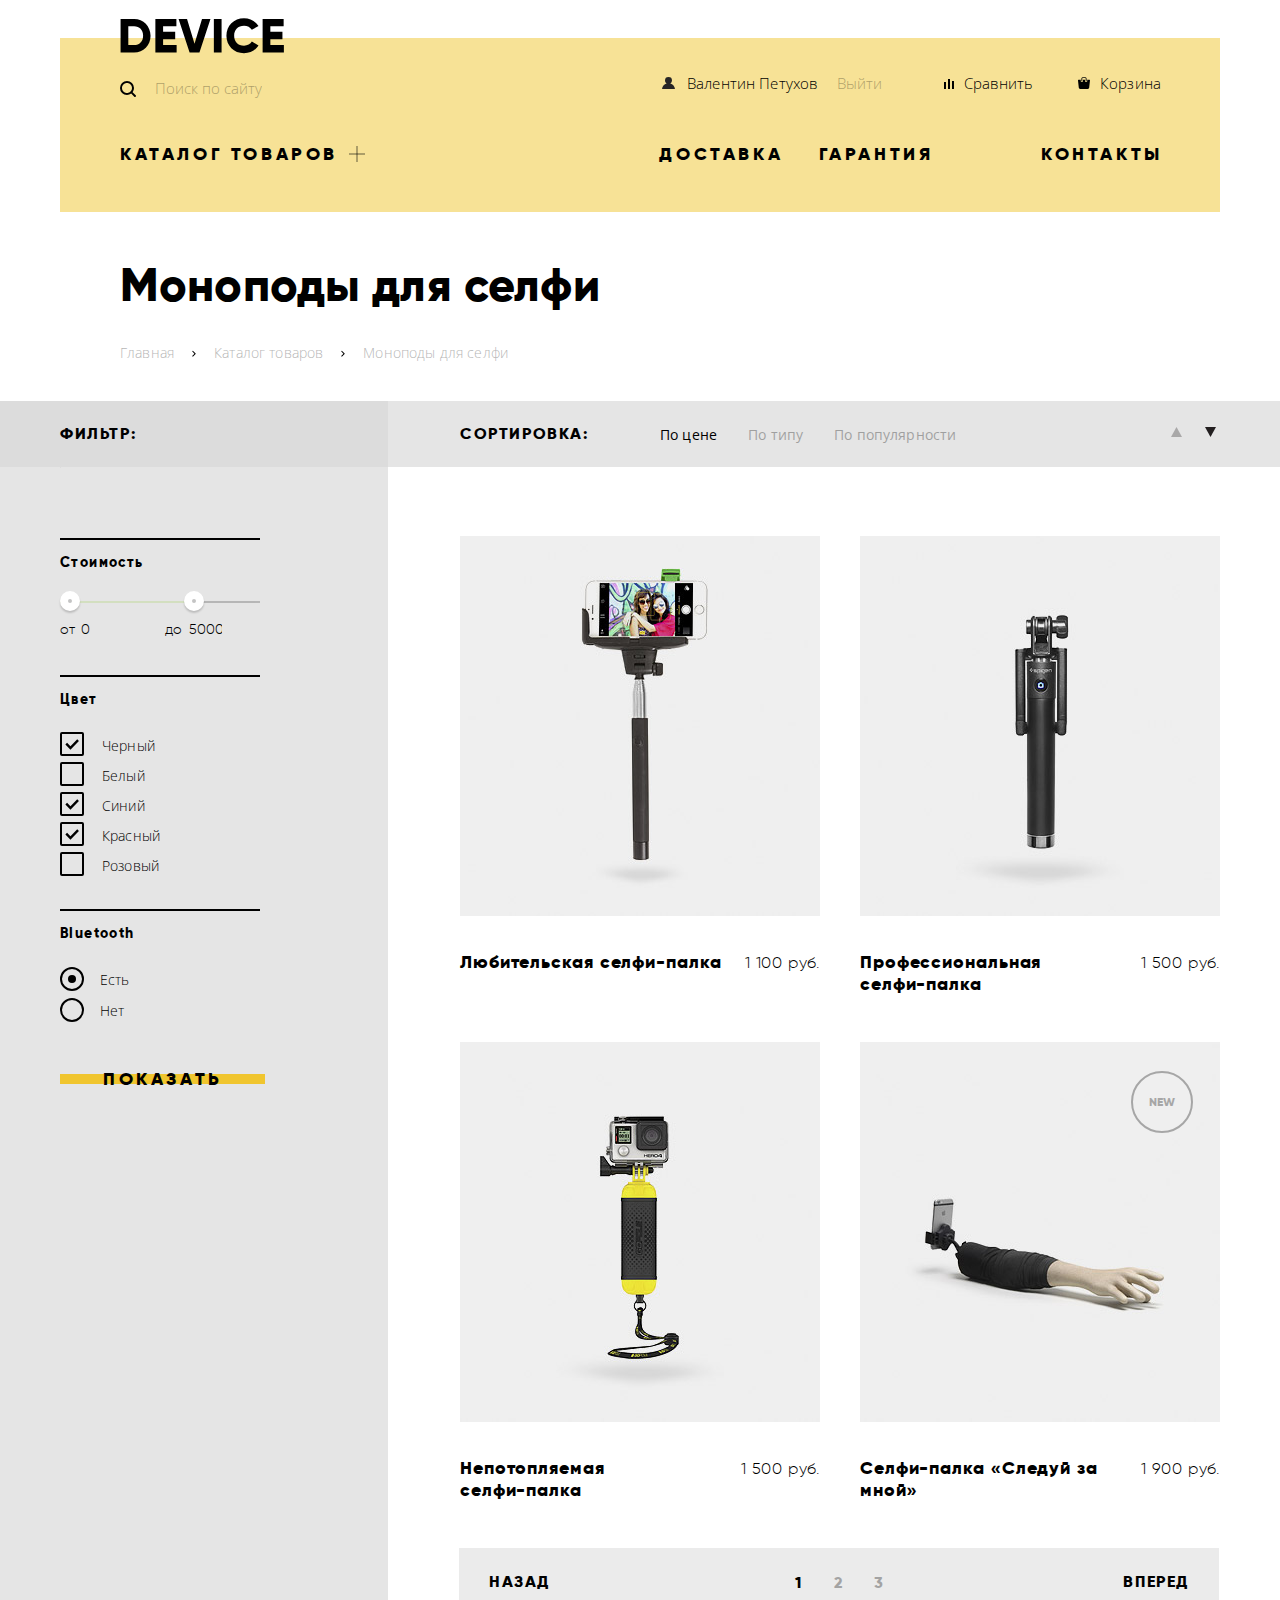
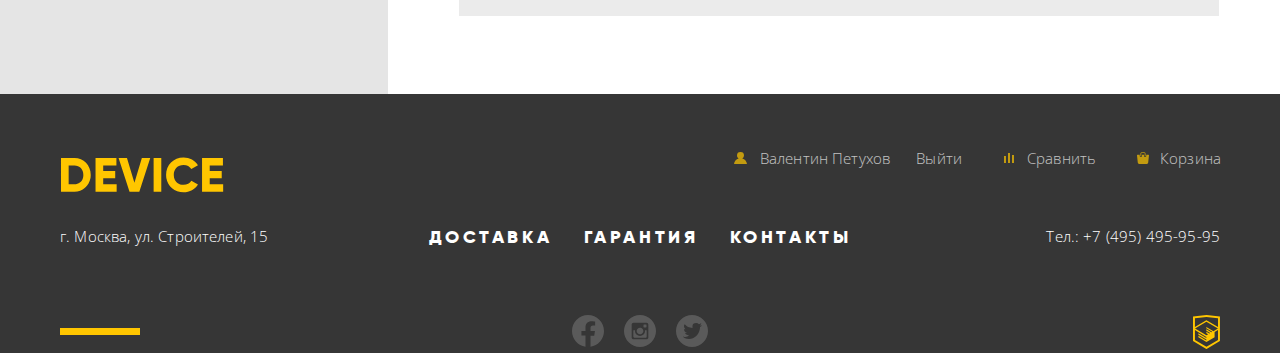
==== commit 3be01171: "Допуск защите - device - правки - 17.03.2021" ====
--- a/catalog.html
+++ b/catalog.html
@@ -144,17 +144,17 @@
                 <div class="range-filter">
                   <div class="range-controls">
                     <div class="scale">
-                      <div class="bar" style="width: 67%; margin-left: 0%"></div>
+                      <div class="bar"></div>
                     </div>
                     <div class="toggle toggle-min" tabindex="0"></div>
                     <div class="toggle toggle-max" tabindex="0"></div>
                   </div>
                   <div class="price-controls">
-                    <label class="min-price" style="margin-left: 0%">
+                    <label class="min-price">
                       <span class="min-price__text">от</span>
                       <input class="min-price__input" type="text" name="min-price" value="0">
                     </label>
-                    <label class="max-price" style="margin-right: 39%">
+                    <label class="max-price">
                       <span class="max-price__text">до</span>
                       <input class="max-price__input" type="text" name="max-price" value="5000">
                     </label>
@@ -373,7 +373,6 @@
                   <a class="pagination__link-num" href="#">3</a>
                 </li>
               </ul>
-              </li>
               <a class="pagination__control pagination__control--next pagination__link-text" href="#">Вперед</a>
             </div>
           </div>
--- a/css/style.min.css
+++ b/css/style.min.css
@@ -1 +1 @@
-@font-face{font-weight:800;font-family:Gilroy;font-style:normal;src:url(../fonts/gilroyextrabold.woff2) format("woff2"),url(../fonts/gilroyextrabold.woff) format("woff")}@font-face{font-weight:300;font-family:Gilroy;font-style:normal;src:url(../fonts/gilroylight.woff2) format("woff2"),url(../fonts/gilroylight.woff) format("woff")}:root{--basic-black:#000000;--basic-white:#ffffff;--special-yellow:#f7e296;--special-yellow-dark:#f0c52e;--special-dark:#363636;--basic-grey:#e5e5e5;--dark-grey:#dcdcdc;--special-grey:#ebebeb;--unit-grey:#f2f2f2;--unit-grey-dark:#eaeaea;--unit-red:#f6dada;--unit-grey-light:#e6e6e6;--grey-disabled:#a6a6a6;--unit-yellow:#ffc600;--popup-shadow:rgba(0, 0, 0, 0.2);--popup-map-shadow:rgba(0, 0, 0, 0.2);--toggle-color:#c4c4c4;--bar-color:#91C92F;--toggle-boxshadow-color:rgba(0, 0, 0, 0.18)}*{-webkit-box-sizing:border-box;box-sizing:border-box}.visually-hidden{position:absolute;width:1px;height:1px;margin:-1px;padding:0;overflow:hidden;border:0;clip:rect(0 0 0 0)}.page-body{font-weight:300;font-size:15px;line-height:30px;font-family:"Open Sans",Arial,sans-serif;color:var(--basic-black);letter-spacing:.01em;background-color:var(--basic-white)}.catalog{font-weight:300;font-size:15px;line-height:30px;font-family:"Open Sans",Arial,sans-serif;color:var(--basic-black);letter-spacing:.01em;background-color:var(--basic-white)}.grid-wrap{display:-ms-grid;display:grid;-ms-grid-rows:-webkit-min-content 1fr -webkit-min-content;-ms-grid-rows:min-content 1fr min-content;grid-template-rows:-webkit-min-content 1fr -webkit-min-content;grid-template-rows:min-content 1fr min-content}a{text-decoration:none}.container{width:1160px;margin:0 auto}.main-header{color:var(--basic-black);background-color:var(--special-yellow);background-image:-o-linear-gradient(top,var(--basic-white) 38px,var(--special-yellow) 38px);background-image:linear-gradient(to bottom,var(--basic-white) 38px,var(--special-yellow) 38px)}.main-header-logo{cursor:pointer;display:block;padding:18px 60px 15px}.main-header-logo:focus,.main-header-logo:hover{opacity:.6;-webkit-transition:all .2 linear;-o-transition:all .2 linear;transition:all .2 linear}.main-header-logo:active{opacity:.3}.main-header-logo__img{width:164px;height:36px}.user-nav{display:-webkit-box;display:-ms-flexbox;display:flex;flex-wrap:wrap;-webkit-box-pack:justify;-ms-flex-pack:justify;justify-content:space-between;width:1160px;padding:0 60px;margin-bottom:40px}.user-nav__user-item--search{width:542px;-webkit-box-sizing:border-box;box-sizing:border-box}.user-nav__search{position:relative;padding-left:25px}.user-nav__search-label{position:absolute;top:8px;left:0;width:20px;height:20px;background-image:url(../img/search.svg);background-repeat:no-repeat;cursor:pointer}.user-nav__search-label::before{content:"";position:absolute;bottom:-12px;left:0;display:none;width:400px;height:2px;background-color:var(--basic-black)}.user-nav__search-input{position:relative;width:320px;height:30px;margin-left:10px;padding:0;font-weight:300;font-size:15px;line-height:30px;font-family:"Open Sans",Arial,sans-serif;color:var(--basic-black);background-color:transparent;border:none;outline:0;cursor:pointer}.user-nav__search-input::-webkit-input-placeholder{color:var(--basic-black);opacity:.3}.user-nav__search-input::-moz-placeholder{color:var(--basic-black);opacity:.3}.user-nav__search-input:-ms-input-placeholder{color:var(--basic-black);opacity:.3}.user-nav__search-input::-ms-input-placeholder{color:var(--basic-black);opacity:.3}.user-nav__search-input::placeholder{color:var(--basic-black);opacity:.3}.user-nav__search-input:hover::-webkit-input-placeholder{color:var(--basic-black);opacity:.6}.user-nav__search-input:hover::-moz-placeholder{color:var(--basic-black);opacity:.6}.user-nav__search-input:hover:-ms-input-placeholder{color:var(--basic-black);opacity:.6}.user-nav__search-input:hover::-ms-input-placeholder{color:var(--basic-black);opacity:.6}.user-nav__search-input:hover::placeholder{color:var(--basic-black);opacity:.6}.user-nav__search-input:focus::-webkit-input-placeholder{font-size:0}.user-nav__search-input:focus::-moz-placeholder{font-size:0}.user-nav__search-input:focus:-ms-input-placeholder{font-size:0}.user-nav__search-input:focus::-ms-input-placeholder{font-size:0}.user-nav__search-input:focus::placeholder{font-size:0}.user-nav__search-input:focus~.user-nav__search-label::before{display:block}.user-nav__search-input:focus~.user-nav__search-btn{z-index:0;opacity:1}.user-nav__search-btn{position:absolute;top:-9px;left:330px;z-index:-1;width:85px;margin-top:auto;margin-bottom:auto;padding-top:14px;padding-bottom:14px;background:0 0;background-color:transparent;border:2px solid var(--basic-black);cursor:pointer;opacity:0}.user-nav__search-btn:hover{color:var(--basic-white);background-color:var(--basic-black);-webkit-transition:all .1s linear;-o-transition:all .1s linear;transition:all .1s linear}.user-nav__search-btn:focus{z-index:0;color:var(--basic-white);background-color:var(--basic-black);opacity:1;-webkit-transition:all .1s linear;-o-transition:all .1s linear;transition:all .1s linear}.user-nav__search-btn:active{color:var(--basic-white);opacity:.3}.user-nav__search-btn:focus~.user-nav__search-label::before{display:block}.user-nav__user-link{position:relative;color:var(--basic-dark)}.user-nav__user-link:hover{opacity:.6}.user-nav__user-link:hover::before{opacity:.6}.user-nav__user-link:active{opacity:.3}.user-nav__user-link:active::before{opacity:.3}.user-nav__user-link::before{content:"";position:absolute;width:13px;height:12px;background-repeat:no-repeat}.user-nav__user-item--login{width:282px;padding-left:25px;-webkit-box-sizing:border-box;box-sizing:border-box}.user-nav__user-item--compare{width:134px;padding-left:20px}.user-nav__user-item--cart{width:82px;padding-left:22px}.user-nav__user-link--login::before{bottom:4px;left:-25px;background-image:url(../img/black-user.svg)}.user-nav__user-link--profile::before{bottom:4px;left:-25px;background-image:url(../img/black-user.svg)}.user-nav__user-link--compare::before{bottom:2px;left:-20px;background-image:url(../img/black-compare.svg)}.user-nav__user-link--cart::before{bottom:4px;left:-22px;background-image:url(../img/black-cart.svg)}.user-nav__user-link--logout{margin-left:15px;color:var(--basic-black);opacity:.3}.user-nav__user-link--logout:hover{color:var(--basic-black);opacity:.6}.user-nav__user-link--logout:active{color:var(--basic-black);opacity:.1}.main-nav{padding:0 60px 13px}.main-nav__list{list-style:none;margin:0;padding:0;display:-webkit-box;display:-ms-flexbox;display:flex;-webkit-box-pack:justify;-ms-flex-pack:justify;justify-content:space-between;flex-wrap:wrap}.main-nav__link{font-weight:800;font-size:18px;line-height:24px;font-family:Gilroy,Arial,sans-serif;color:var(--basic-black);text-transform:uppercase;letter-spacing:.2em;cursor:pointer}.main-nav__link:hover{opacity:.6}.main-nav__link:active{opacity:.3}.main-nav__item--catalog{width:539px}.main-nav__item--delivery{width:159px}.main-nav__item--warranty{width:222px}.main-nav__item--contacts{width:119px}.main-nav__link--catalog{position:relative}.main-nav__link--catalog::before{content:"";position:absolute;right:-27px;bottom:10px;width:16px;height:2px;background-color:var(--basic-black);opacity:.3}.main-nav__link--catalog::after{content:"";position:absolute;right:-20px;bottom:3px;width:2px;height:16px;background-color:var(--basic-black);opacity:.3}.main-nav__item--catalog{position:relative}.main-nav__link--catalog{position:relative}.main-nav__sub-wrap{position:absolute;top:22px;left:-60px;display:none;width:1160px;background-color:var(--special-yellow);z-index:5}.main-nav__sub-wrap:hover{display:block}.main-nav__link--catalog:hover+.main-nav__sub-wrap{display:block}.main-nav__sub-list{list-style:none;margin:0;padding:0;display:-webkit-box;display:-ms-flexbox;display:flex;-webkit-box-pack:start;-ms-flex-pack:start;justify-content:start;padding-left:60px;padding-top:36px}.main-nav__sub-column{padding-bottom:26px}.main-nav__sub-column:nth-child(1){width:241px}.main-nav__sub-column:nth-child(2){width:178px}.main-nav__sub-column:nth-child(3){width:185px}.main-nav__sub-link{color:var(--basic-black);font-weight:300;font-size:15px;line-height:20px;display:block;padding-bottom:15px}.main-nav__sub-link:hover{opacity:.6}.main-nav__sub-link:active{opacity:.3}.promo-slider{position:relative;background-image:-o-linear-gradient(top,var(--special-yellow) 146px,var(--basic-white) 146px);background-image:linear-gradient(to bottom,var(--special-yellow) 146px,var(--basic-white) 146px);padding-bottom:14px}.promo-slider__controls{position:absolute;right:80px;bottom:158px;z-index:1;display:-webkit-box;display:-ms-flexbox;display:flex;-webkit-box-pack:justify;-ms-flex-pack:justify;justify-content:space-between;width:78px}.promo-slider__control{position:relative;display:block;width:26px}.promo-slider__control::before{content:"";position:absolute;display:block;top:-2px;left:-2px;width:12px;height:12px;border:1px solid var(--basic-black);border-radius:50%;cursor:pointer}.promo-slider__control::after{content:"";position:absolute;top:2px;left:2px;display:none;-webkit-box-sizing:border-box;box-sizing:border-box;width:6px;height:6px;border:1px solid var(--basic-black);border-radius:50%}.promo-slider__input[id=promo-control-1]:checked~.promo-slider__controls label[for=promo-control-1]::after,.promo-slider__input[id=promo-control-2]:checked~.promo-slider__controls label[for=promo-control-2]::after,.promo-slider__input[id=promo-control-3]:checked~.promo-slider__controls label[for=promo-control-3]::after{display:block}.promo-slider__item{display:-webkit-box;display:-ms-flexbox;display:flex;-webkit-box-pack:justify;-ms-flex-pack:justify;justify-content:space-between}.promo-slider__item--01,.promo-slider__item--02,.promo-slider__item--03{display:none}.promo-slider__item--active{display:-webkit-box;display:-ms-flexbox;display:flex}.promo-slider__img-wrap{width:600px}.promo-slider__img-wrap--01{padding-left:89px;padding-top:17px}.promo-slider__img-wrap--02{padding-left:116px;padding-top:42px}.promo-slider__img-wrap--03{padding-left:30px;padding-top:99px}.promo-slider__img--01{width:384px;height:486px}.promo-slider__descr-wrap{position:relative;width:560px;padding-top:110px}.promo-slider__descr-wrap::before{position:absolute;content:"";width:100px;height:7px;top:50px;left:0;background-color:var(--basic-white)}.promo-slider__descr-num{position:absolute;font-family:Gilroy,Arial,sans-serif;font-weight:800;font-size:179px;line-height:219px;text-transform:uppercase;color:var(--basic-white);top:0;left:330px;z-index:1}.promo-slider__descr-title{position:relative;margin-top:0;margin-bottom:27px;font-family:Gilroy,Arial,sans-serif;font-weight:800;font-size:47px;line-height:58px;color:var(--basic-black);z-index:3}.promo-slider__descr-text{font-family:"Open Sans",Arial,sans-serif;font-weight:300;font-size:15px;line-height:20px;color:var(--basic-black);margin-top:0;margin-bottom:51px}.btn-more{position:relative;z-index:1;display:inline-block;padding:9px 43px;font-weight:800;font-size:18px;line-height:22px;font-family:Gilroy,Arial,sans-serif;text-align:center;color:var(--basic-black);text-transform:uppercase;letter-spacing:.2em;background:0 0;border:none;cursor:pointer;margin-bottom:50px}.btn-more:active{color:var(--basic-black);opacity:.3}.btn-more::before{content:"";position:absolute;top:36%;left:0;z-index:-1;width:223px;height:10px;background-color:var(--special-yellow-dark)}.btn-more:focus::before,.btn-more:hover::before{top:0;height:42px;margin:0;-webkit-transition:all .3s linear;-o-transition:all .3s linear;transition:all .3s linear}.btn-more:active::before{top:0;height:42px;margin:0;color:var(--basic-black);opacity:.3;-webkit-transition:all .3s linear;-o-transition:all .3s linear;transition:all .3s linear}.promo-slider__advantages-list--01{list-style:none;margin:0;padding:0;display:-webkit-box;display:-ms-flexbox;display:flex;flex-wrap:wrap;-webkit-box-pack:justify;-ms-flex-pack:justify;justify-content:space-between;width:450px}.promo-slider__advantages-list--01 .promo-slider__advantages-col{width:147px}.promo-slider__advantages-title{font-family:Gilroy,Arial,sans-serif;font-weight:300;font-size:36px;line-height:42px;color:var(--basic-black);margin:0;padding-bottom:0 0 0 15px}.promo-slider__advantages-descr{font-family:Gilroy,Arial,sans-serif;font-weight:300;font-size:13px;line-height:15px;letter-spacing:.1em;color:var(--basic-black)}.promo-slider__advantages-list--02{list-style:none;margin:0;padding:0;display:-webkit-box;display:-ms-flexbox;display:flex;flex-wrap:wrap;-webkit-box-pack:justify;-ms-flex-pack:justify;justify-content:space-between;display:block;width:176px}.promo-slider__advantages-list--02 .promo-slider__advantages-col{width:176px;display:inline-block}.promo-slider__advantages-list--03{list-style:none;margin:0;padding:0;display:-webkit-box;display:-ms-flexbox;display:flex;flex-wrap:wrap;-webkit-box-pack:justify;-ms-flex-pack:justify;justify-content:space-between;width:332px}.promo-slider__advantages-list--03 .promo-slider__advantages-col{width:163px;display:inline-block}.main-goods{padding-top:97px;padding-bottom:65px}.main-goods__list{list-style:none;margin:0;padding:0;display:-webkit-box;display:-ms-flexbox;display:flex;-webkit-box-pack:justify;-ms-flex-pack:justify;justify-content:space-between}.main-goods__item{width:160px}.main-goods__item-wrap{-webkit-box-sizing:border-box;box-sizing:border-box;width:160px;height:160px;background-color:var(--special-yellow);margin-bottom:38px;display:-webkit-box;display:-ms-flexbox;display:flex;-webkit-box-pack:center;-ms-flex-pack:center;justify-content:center;-webkit-box-align:center;-ms-flex-align:center;align-items:center}.main-goods__item-wrap--vr img{width:97px;height:55px}.main-goods__item-wrap--selfie+p{width:100px}.main-goods__item-wrap--selfie img{width:86px;height:117px}.main-goods__item-wrap--cam img{width:71px;height:87px}.main-goods__item-wrap--fit img{width:107px;height:65px}.main-goods__item-wrap--watch img{width:56px;height:98px}.main-goods__item-wrap--copter img{width:132px;height:69px}.main-goods__item-link:focus .main-goods__item-wrap,.main-goods__item-link:hover .main-goods__item-wrap{background-color:var(--special-yellow-dark);-webkit-transition:all .2s linear;-o-transition:all .2s linear;transition:all .2s linear}.main-goods__item-link:active .main-goods__item-img,.main-goods__item-link:active .main-goods__item-name{opacity:.3}.main-goods__item-name{margin:0;padding:0;display:inline-block}.main-goods__item-name:active{opacity:.3}.main-goods__item-name{width:160px;font-family:Gilroy,Arial,sans-serif;font-weight:800;font-size:18px;line-height:22px;letter-spacing:.05em;color:var(--basic-black)}.services-accordion{position:relative;background-image:-o-linear-gradient(top,var(--basic-white) 115px,var(--basic-grey) 115px);background-image:linear-gradient(to bottom,var(--basic-white) 115px,var(--basic-grey) 115px);padding-bottom:129px}.services-accordion-wrap{display:-webkit-box;display:-ms-flexbox;display:flex;-webkit-box-pack:justify;-ms-flex-pack:justify;justify-content:space-between}.services-accordion__controls-wrap{width:304px;padding-top:98px;padding-left:20px}.services-accordion__control{position:relative;z-index:1;display:block;width:160px;height:22px;padding-top:7px;padding-bottom:7px;font-family:Gilroy,Arial,sans-serif;font-weight:800;font-size:18px;line-height:22px;letter-spacing:.2em;text-transform:uppercase;color:var(--basic-black);cursor:pointer;margin-bottom:20px;text-align:center}.services-accordion__control::before{content:"";position:absolute;top:14px;left:0;z-index:-1;width:160px;height:8px;background-color:var(--special-yellow-dark)}.services-accordion__control::after{content:"";position:absolute;top:0;left:100%;z-index:-1;width:0;height:40px;background-color:var(--basic-black)}.services-accordion__control:hover::before{top:0;height:40px;margin:0;-webkit-transition:all .3s linear;-o-transition:all .3s linear;transition:all .3s linear}.services-accordion__input[id=services-control-1]:checked~.services-accordion__controls label[for=services-control-1],.services-accordion__input[id=services-control-2]:checked~.services-accordion__controls label[for=services-control-2],.services-accordion__input[id=services-control-3]:checked~.services-accordion__controls label[for=services-control-3]{color:var(--special-yellow)}.services-accordion__input[id=services-control-1]:checked~.services-accordion__controls label[for=services-control-1]::before,.services-accordion__input[id=services-control-2]:checked~.services-accordion__controls label[for=services-control-2]::before,.services-accordion__input[id=services-control-3]:checked~.services-accordion__controls label[for=services-control-3]::before{background-color:var(--basic-black);height:40px;width:277px;top:0;left:0}.services-accordion__item{width:856px;display:none;padding-top:86px;padding-left:123px}.services-accordion__item--active{display:block}.services-accordion__item-title{font-family:Gilroy,Arial,sans-serif;font-weight:800;font-size:47px;line-height:58px;letter-spacing:.2em;color:var(--basic-black);margin:0;padding-bottom:41px}.services-accordion__item-text{font-family:"Opan Sans",Arial,sans-serif;font-weight:300;font-size:15px;line-height:30px;letter-spacing:.1em;margin:0}.services-accordion__item::before{position:absolute;content:"";width:7px;height:320px;top:15px;left:297px;background-color:var(--basic-black)}.services-accordion__item--delivery::after{position:absolute;content:"";display:block;width:136px;height:164px;background-image:url(../img/delivery.svg);background-repeat:no-repeat;top:85px;left:1001px}.services-accordion__item--warranty::after{position:absolute;content:"";display:block;width:170px;height:188px;background-image:url(../img/warranty.svg);background-repeat:no-repeat;top:62px;left:1010px}.services-accordion__item--credit::after{position:absolute;content:"";display:block;width:156px;height:188px;background-image:url(../img/credit.svg);background-repeat:no-repeat;top:49px;left:967px}.main-brands{padding-top:90px;padding-bottom:90px}.main-brands__list{display:-webkit-box;display:-ms-flexbox;display:flex;-webkit-box-pack:justify;-ms-flex-pack:justify;justify-content:space-between;list-style:none;margin:0;padding:0}.main-brands__link{display:block;font-size:0;width:260px;height:100px;opacity:.2}.main-brands__link:focus,.main-brands__link:hover{opacity:1;-webkit-transition:all .3s linear;-o-transition:all .3s linear;transition:all .3s linear}.main-brands__link--dji{background-color:var(--basic-grey);background-image:url(../img/main-brands-dji-gray.png)}.main-brands__link--dji:focus,.main-brands__link--dji:hover{background-image:url(../img/main-brands-dji.png)}.main-brands__link--spg{background-color:var(--basic-grey);background-image:url(../img/main-brands-spg-gray.png)}.main-brands__link--spg:focus,.main-brands__link--spg:hover{background-image:url(../img/main-brands-spg.png)}.main-brands__link--gopro{background-color:var(--basic-grey);background-image:url(../img/main-brands-gopro-gray.png)}.main-brands__link--gopro:focus,.main-brands__link--gopro:hover{background-image:url(../img/main-brands-gopro.png)}.main-brands__link--vive{background-color:var(--basic-grey);background-image:url(../img/main-brands-vive-gray.png)}.main-brands__link--vive:focus,.main-brands__link--vive:hover{background-image:url(../img/main-brands-vive.png)}.main-info-wrap{display:-webkit-box;display:-ms-flexbox;display:flex;-webkit-box-pack:justify;-ms-flex-pack:justify;justify-content:space-between;padding-bottom:105px}.main-info{position:relative;width:600px;padding-top:56px}.main-info::before{position:absolute;content:"";width:80px;height:7px;background-color:var(--basic-black);top:0;left:0}.main-contacts{position:relative;width:560px;padding-top:56px}.main-contacts::before{position:absolute;content:"";width:80px;height:7px;background-color:var(--basic-black);top:0;left:0}.main-info__title{font-family:Gilroy,Arial,sans-serif;font-weight:800;font-size:47px;line-height:58px;letter-spacing:.2em;color:var(--basic-black);margin-top:0;margin-bottom:40px}.main-info__descr-text{font-family:"Open Sans",Arial,sans-serif;font-style:normal;font-weight:300;font-size:15px;line-height:28px;color:var(--basic-black)}.main-info__descr-text:first-child{margin-bottom:40px}.main-info__descr-text:last-child{margin-bottom:60px}.main-info__delivery-list{list-style:none;margin:0 0 70px 0;padding:0 0 0 19px}.main-info__delivery-item{position:relative}.main-info__delivery-item::before{content:"";position:absolute;top:10px;left:-18px;width:8px;height:8px;border:2px solid var(--unit-grey-light);border-radius:50%}.main-info__delivery-item{font-family:Gilroy,Arial,sans-serif;font-style:normal;font-weight:800;font-size:16px;line-height:28px;color:var(--basic-black)}.main-contacts__title{font-family:Gilroy,Arial,sans-serif;font-style:normal;font-weight:800;font-size:47px;line-height:58px;letter-spacing:.2em;color:var(--basic-black);margin-top:0;margin-bottom:40px}.main-contacts__text{font-family:"Open Sans",Arial,sans-serif;font-style:normal;font-weight:300;font-size:15px;line-height:28px;color:var(--basic-black);margin-bottom:45px}.main-contacts__map{display:block;margin-bottom:43px;width:560px;height:222px}.main-contacts__map-img{background-color:var(--basic-white)}.btn-about{position:relative;z-index:1;display:inline-block;padding:9px 43px;font-weight:800;font-size:18px;line-height:24px;font-family:Gilroy,Arial,sans-serif;text-align:center;color:var(--basic-black);text-transform:uppercase;letter-spacing:.2em;background:0 0;border:none;cursor:pointer}.btn-about:active{color:var(--basic-black);opacity:.3}.btn-about::before{content:"";position:absolute;top:39%;left:0;z-index:-1;width:304px;height:10px;background-color:var(--special-yellow-dark)}.btn-about:focus::before,.btn-about:hover::before{top:0;height:42px;margin:0;-webkit-transition:all .3s linear;-o-transition:all .3s linear;transition:all .3s linear}.btn-about:active::before{top:0;height:42px;margin:0;color:var(--basic-black);opacity:.3;-webkit-transition:all .3s linear;-o-transition:all .3s linear;transition:all .3s linear}.btn-write-us{position:relative;z-index:1;display:inline-block;padding:9px 43px;font-weight:800;font-size:18px;line-height:24px;font-family:Gilroy,Arial,sans-serif;text-align:center;color:var(--basic-black);text-transform:uppercase;letter-spacing:.2em;background-color:none;border:none;cursor:pointer}.btn-write-us:active{color:var(--basic-black);opacity:.3}.btn-write-us::before{content:"";position:absolute;top:39%;left:0;z-index:-1;width:269px;height:10px;background-color:var(--special-yellow-dark)}.btn-write-us:focus::before,.btn-write-us:hover::before{top:0;height:42px;margin:0;-webkit-transition:all .3s linear;-o-transition:all .3s linear;transition:all .3s linear}.btn-write-us:active::before{top:0;height:42px;margin:0;color:var(--basic-black);opacity:.3;-webkit-transition:all .3s linear;-o-transition:all .3s linear;transition:all .3s linear}.main-footer{background-color:var(--special-dark);padding-top:49px}.main-footer__logo-user-nav{display:-webkit-box;display:-ms-flexbox;display:flex;flex-wrap:wrap;-webkit-box-pack:justify;-ms-flex-pack:justify;justify-content:space-between;margin-bottom:29px}.main-footer__logo{width:163px}.main-footer__logo{padding-top:14px}.main-footer__logo-link{cursor:pointer}.main-footer__logo-img{width:164px;height:36px}.main-footer__logo:hover{opacity:.6;-webkit-transition:all .2s linear;-o-transition:all .2s linear;transition:all .2s linear}.main-footer__logo a:active{opacity:.3}.main-footer__user-list{display:-webkit-box;display:-ms-flexbox;display:flex;-webkit-box-pack:end;-ms-flex-pack:end;justify-content:flex-end;width:997px;list-style:none;margin:0;padding:0}.main-footer__user-item:nth-child(1){display:-webkit-box;display:-ms-flexbox;display:flex;width:-webkit-max-content;width:-moz-max-content;width:max-content;padding-left:23px;padding-top:5px}.main-footer__user-link--logout{margin-left:26px}.main-footer__user-item:nth-child(2){display:-webkit-box;display:-ms-flexbox;display:flex;width:91px;padding-left:23px;padding-top:5px;margin-left:42px}.main-footer__user-item:nth-child(3){display:-webkit-box;display:-ms-flexbox;display:flex;width:83px;padding-left:23px;padding-top:5px;margin-left:42px}.main-footer__user-link{position:relative;color:var(--basic-white);opacity:.7;font-family:"Open Sans",Arial,sans-serif;font-weight:300;font-size:15px;line-height:20px;color:var(--basic-white)}.main-footer__user-link:hover{color:var(--basic-white);opacity:1}.main-footer__user-link:active{color:var(--basic-white);opacity:.3}.main-footer__user-link:hover::before{opacity:.6}.main-footer__user-link:active::before{opacity:.3}.main-footer__user-link--login::before{position:absolute;content:"";width:13px;height:14px;top:4px;left:-23px;background-image:url(../img/yellow-user.svg);background-repeat:no-repeat}.main-footer__user-link--profile::before{position:absolute;content:"";width:13px;height:14px;top:4px;left:-26px;background-image:url(../img/yellow-user.svg);background-repeat:no-repeat}.main-footer__user-link--compare::before{position:absolute;content:"";width:13px;height:14px;top:5px;left:-23px;background-image:url(../img/yellow-compare.svg);background-repeat:no-repeat}.main-footer__user-link--cart::before{position:absolute;content:"";width:13px;height:14px;top:4px;left:-23px;background-image:url(../img/yellow-cart.svg);background-repeat:no-repeat}.main-footer__address-services-tel{display:-webkit-box;display:-ms-flexbox;display:flex;flex-wrap:wrap;-webkit-box-pack:justify;-ms-flex-pack:justify;justify-content:space-between;margin-bottom:67px}.main-footer__address{font-family:"Open Sans",Arial,sans-serif;font-style:normal;font-weight:300;font-size:15px;line-height:20px;color:var(--basic-white);width:368px}.main-footer__services{width:423px;display:-webkit-box;display:-ms-flexbox;display:flex;-webkit-box-pack:justify;-ms-flex-pack:justify;justify-content:space-between}.main-footer__services-link{font-family:Gilroy,Arial,sans-serif;font-style:normal;font-weight:800;font-size:18px;line-height:22px;letter-spacing:.2em;text-transform:uppercase;color:var(--basic-white)}.main-footer__copyright a:focus,.main-footer__copyright a:hover,.main-footer__phone a:focus,.main-footer__phone a:hover,.main-footer__services-link:focus,.main-footer__services-link:hover{opacity:.6;-webkit-transition:all .2s linear;-o-transition:all .2s linear;transition:all .2s linear}.main-footer__copyright a:active,.main-footer__phone a:active,.main-footer__services-link:active{opacity:.3}.main-footer__phone{font-family:"Open Sans",Arial,sans-serif;font-style:normal;font-weight:300;font-size:15px;line-height:20px;color:var(--basic-white);display:inline-block;width:368px;text-align:right}.main-footer__social-copyright{display:-webkit-box;display:-ms-flexbox;display:flex;-webkit-box-pack:justify;-ms-flex-pack:justify;justify-content:space-between;position:relative}.main-footer__social-copyright::before{position:absolute;content:"";width:80px;height:7px;background-color:var(--unit-yellow);top:13px;left:0}.main-footer__social-list{list-style:none;margin:0;padding:0;display:-webkit-box;display:-ms-flexbox;display:flex;flex-wrap:wrap;-webkit-box-pack:justify;-ms-flex-pack:justify;justify-content:space-between;width:648px;padding-left:512px}.main-footer__social-link svg{opacity:.6}.main-footer__social-link:focus svg,.main-footer__social-link:hover svg{opacity:1;-webkit-transition:all .2s linear;-o-transition:all .2s linear;transition:all .2s linear}.main-footer__social-link:active svg{opacity:.3}.main-footer__social-link span{font-size:0}.main-footer__copyright{text-align:right}.main-footer__copyright svg{opacity:1;cursor:pointer}.main-footer__copyright svg:focus,.main-footer__copyright svg:hover{opacity:.6;-webkit-transition:all .2s linear;-o-transition:all .2s linear;transition:all .2s linear}.main-footer__copyright svg:active{opacity:.3;-webkit-transition:all .2s linear;-o-transition:all .2s linear;transition:all .2s linear}.main-footer__copyright span{font-size:0}.popup-write-us{position:fixed;top:236px;left:50%;transform:translateX(-50%);z-index:10;width:960px;height:550px;background-color:var(--basic-white);-webkit-box-shadow:0 10px 20px var(--popup-shadow);box-shadow:0 10px 20px var(--popup-shadow)}.popup-write-us__wrap{position:relative;padding:93px 100px 76px}.popup-form{display:-webkit-box;display:-ms-flexbox;display:flex;-webkit-box-pack:justify;-ms-flex-pack:justify;justify-content:space-between;-ms-flex-wrap:wrap;flex-wrap:wrap}.popup-input-wrap__label{display:block;margin-bottom:10px}.popup-input-wrap--message{margin-top:32px}.popup-input-wrap__input{width:360px}.popup-write-us__close{position:absolute;top:-480px;left:781px}.popup-input-wrap__label{font-family:Gilroy,Arial,sans-serif;font-style:normal;font-weight:800;font-size:18px;line-height:22px;color:var(--basic-black)}.popup-input-wrap__input{padding:16px 19px;font-family:"Open Sans",Arial,sans-serif;font-weight:400;font-size:14px;line-height:19px;color:rgba(0,0,0,.4);background-color:var(--unit-grey);border:none;outline:0}.popup-input-wrap__textarea{width:760px;min-height:156px;padding:14px 19px;font-family:"Open Sans",Arial,sans-serif;font-weight:400;font-size:14px;line-height:19px;color:rgba(0,0,0,.4);background-color:var(--unit-grey);border:none;resize:none;outline:0;margin-bottom:54px}.popup-write-us input:hover,.popup-write-us textarea:hover{background-color:var(--unit-grey-dark)}.popup-write-us input:focus,.popup-write-us textarea:focus{background-color:var(--basic-white);border:3px solid var(--special-yellow)}.popup-write-us input:invalid{background-color:var(--unit-red)}.btn-popup{position:relative;z-index:1;display:inline-block;padding:9px 43px;font-weight:800;font-size:18px;line-height:24px;font-family:Gilroy,Arial,sans-serif;text-align:center;color:var(--basic-black);text-transform:uppercase;letter-spacing:.2em;background:0 0;border:none;cursor:pointer}.btn-popup:active{color:var(--basic-black);opacity:.3}.btn-popup::before{content:"";position:absolute;top:39%;left:0;z-index:-1;width:223px;height:10px;background-color:var(--special-yellow-dark)}.btn-popup:focus::before,.btn-popup:hover::before{top:0;height:42px;margin:0;-webkit-transition:all .3s linear;-o-transition:all .3s linear;transition:all .3s linear}.btn-popup:active::before{top:0;height:42px;margin:0;color:var(--basic-black);opacity:.3;-webkit-transition:all .3s linear;-o-transition:all .3s linear;transition:all .3s linear}.popup-map__close,.popup-write-us__close{position:relative;width:55px;height:55px;background-color:var(--special-yellow-dark);border:none;border-radius:50%;cursor:pointer;opacity:.5}.popup-map__close::before,.popup-write-us__close::before{content:"";position:absolute;top:50%;left:50%;width:2px;height:30px;background-color:var(--basic-white);-webkit-transform:translate(-50%,-50%) rotate(45deg);-ms-transform:translate(-50%,-50%) rotate(45deg);transform:translate(-50%,-50%) rotate(45deg)}.popup-map__close::after,.popup-write-us__close::after{content:"";position:absolute;top:50%;left:50%;width:2px;height:30px;background-color:var(--basic-white);-webkit-transform:translate(-50%,-50%) rotate(135deg);-ms-transform:translate(-50%,-50%) rotate(135deg);transform:translate(-50%,-50%) rotate(135deg)}.popup-map__close:hover,.popup-write-us__close:hover{opacity:1;-webkit-transition:all .2s linear;-o-transition:all .2s linear;transition:all .2s linear}.popup-map__close:active,.popup-write-us__close:active{opacity:.3}.popup-map{position:fixed;top:236px;left:50%;transform:translateX(-50%);z-index:10;display:none;width:994px;height:593px;background-color:var(--basic-white);-webkit-box-shadow:0 10px 20px var(--popup-map-shadow);box-shadow:0 10px 20px var(--popup-map-shadow)}.popup-map__close{position:absolute;top:42px;left:916px}.page-content__title-wrap{background-image:-o-linear-gradient(top,var(--special-yellow) 34px,var(--basic-white) 34px);background-image:linear-gradient(to bottom,var(--special-yellow) 34px,var(--basic-white) 34px);padding-top:78px;padding-bottom:39px;padding-left:60px}.page-content__title{font-family:Gilroy,Arial,sans-serif;font-weight:800;font-size:47px;line-height:58px;color:var(--basic-black);margin:0 0 29px 0}.breadcrumbs__list{display:-webkit-box;display:-ms-flexbox;display:flex;list-style:none;margin:0;padding:0}.breadcrumbs__item{font-family:"Open Sans",Arial,sans-serif;font-weight:300;font-size:14px;line-height:19px;position:relative;padding-right:40px}.breadcrumbs__item::before{position:absolute;content:"";top:7px;right:17px;width:5px;height:8px;background-image:url(../img/breadcrumbs-arrow.svg);background-repeat:no-repeat}.breadcrumbs__item:last-child::before{display:none}.breadcrumbs__item-link{color:var(--basic-black);opacity:.3}.breadcrumbs__item-link:hover{opacity:.6}.breadcrumbs__item-link:active{opacity:.1}.page-content-top{display:-ms-grid;display:grid;-ms-grid-columns:1fr 328px 832px 1fr;grid-template-columns:1fr 328px 832px 1fr}.page-content-top::before{content:"";width:100%;height:100%;background-color:var(--dark-grey)}.sidebar-top{position:relative;width:100%;background-color:var(--dark-grey);padding:23px 0}.goods-top{width:100%;background-color:var(--basic-grey)}.page-content-top::after{content:"";width:100%;height:100%;background-color:var(--basic-grey)}.sidebar-title{font-family:Gilroy,Arial,sans-serif;font-weight:800;font-size:16px;line-height:20px;letter-spacing:.1em;text-transform:uppercase;color:var(--basic-black);background-color:var(--dark-grey);display:block;position:relative;margin:0}.goods-sort{display:-webkit-box;display:-ms-flexbox;display:flex;-webkit-box-pack:justify;-ms-flex-pack:justify;justify-content:space-between;background-color:var(--basic-grey);position:relative;padding-top:20px;padding-bottom:20px;padding-left:72px}.goods-sort__title{font-family:Gilroy,Arial,sans-serif;font-weight:800;font-size:16px;line-height:20px;letter-spacing:.1em;text-transform:uppercase;color:var(--basic-black);padding:0;margin:0;width:200px;display:-webkit-box;display:-ms-flexbox;display:flex;-webkit-box-align:center;-ms-flex-align:center;align-items:center}.goods-sort__list{list-style:none;margin:0;padding:0;display:-webkit-box;display:-ms-flexbox;display:flex;flex-wrap:wrap;-webkit-box-pack:start;-ms-flex-pack:start;justify-content:flex-start;width:511px}.goods-sort__list-item{margin:0;padding:0;margin-right:31px;display:-webkit-box;display:-ms-flexbox;display:flex;-webkit-box-align:center;-ms-flex-align:center;align-items:center}.goods-sort__list-link{font-family:"Open Sans",Arial,sans-serif;font-weight:400;font-size:14px;line-height:19px;color:var(--basic-black);opacity:.3;margin:0;padding:0;-webkit-box-align:start;-ms-flex-align:start;align-items:flex-start}.goods-sort__list-link--active{opacity:1}.goods-sort__list-link:hover{opacity:.6}.goods-sort__list-link:active{opacity:1}.goods-sort__arrow-list{list-style:none;margin:0;padding:0 4px 0 0;display:-webkit-box;display:-ms-flexbox;display:flex;-webkit-box-pack:justify;-ms-flex-pack:justify;justify-content:space-between;width:49px}.goods-sort__arrow-link{width:11px;height:10px;opacity:.3}.goods-sort__arrow-link.goods-sort__arrow-link--active{opacity:1}.goods-sort__arrow-link:hover{opacity:.6}.goods-sort__item--active .goods-sort__link{opacity:1}.page-content-wrap{display:-ms-grid;display:grid;-ms-grid-columns:1fr 328px 832px 1fr;grid-template-columns:1fr 328px 832px 1fr}.page-content-wrap::before{content:"";width:100%;height:100%;background-color:var(--basic-grey)}.page-content-wrap::after{content:"";width:100%;height:100%;background-color:var(--basic-white)}.sidebar{background-color:var(--basic-grey)}.filter{padding-top:70px}.filter__item{border:0 none;margin:0;padding:0}.filter__item:nth-child(1){margin-bottom:37px}.filter__item:nth-child(2){margin-bottom:24px}.filter__item:nth-child(3){margin-bottom:38px}.filter__item-title{position:relative;font-family:Gilroy,Arial,sans-serif;font-weight:800;font-size:14px;line-height:17px;letter-spacing:.1em;color:var(--basic-black);padding:0;margin:0 0 20px 0;padding-top:16px}.filter__item:nth-child(2) .filter__item-title{margin-bottom:27px}.filter__item:nth-child(3) .filter__item-title{margin-bottom:27px}.filter__item-title::before{position:absolute;content:"";top:0;left:0;width:200px;height:2px;background-color:var(--basic-black)}.range-filter{width:260px}.range-controls{position:relative;margin-bottom:17px;padding-top:10px}.scale{height:2px;width:200px;background-color:var(--basic-black);opacity:.2}.bar{width:67%;height:2px;background:var(--bar-color)}.toggle{position:absolute;top:0;left:0;width:4px;height:4px;padding:0;background-color:var(--toggle-color);border:8px solid var(--basic-white);border-radius:50%;-webkit-box-shadow:0 2px 2px var(--toggle-boxshadow-color);box-shadow:0 2px 2px var(--toggle-boxshadow-color);cursor:pointer;-webkit-box-sizing:content-box;box-sizing:content-box}.toggle-min{left:0}.toggle-max{left:124px}.price-controls{display:-webkit-box;display:-ms-flexbox;display:flex;-webkit-box-pack:justify;-ms-flex-pack:justify;justify-content:space-between}.max-price,.min-price{font-family:Gilroy,Arial,sans-serif;font-weight:300;font-size:14px;line-height:16px;color:var(--basic-black)}.max-price__input,.min-price__input{font-family:inherit;font-weight:inherit;font-size:inherit;line-height:inherit;width:37px;margin:0;color:var(--basic-black);border:none;border-radius:5px;background-color:transparent}.max-price__text,.min-price__text{margin:0;padding:0}.max-price{margin-right:39%}.filter__checkbox-list{list-style:none;margin:0;padding:0}.filter__checkbox-item{margin-bottom:10px}.filter__checkbox-label{font-family:"Open Sans",Arial,sans-serif;font-weight:300;font-size:14px;line-height:19px;color:var(--basic-black);cursor:pointer;margin:0;padding-left:42px;position:relative}.checkbox-off,.checkbox-on{position:absolute;top:-4px;left:0}.checkbox-on{display:none}.filter__checkbox-input:checked~.filter__checkbox-label .checkbox-off{display:none}.filter__checkbox-input:checked~.filter__checkbox-label .checkbox-on{display:inline-block}.checkbox-off:hover,.checkbox-on:hover,.filter__checkbox-label{opacity:.6}.filter__checkbox-input:checked:disabled+.filter__checkbox-label,.filter__checkbox-input:checked:disabled+.filter__checkbox-label .checkbox-off,.filter__checkbox-input:checked:disabled+.filter__checkbox-label .checkbox-on,.filter__checkbox-input:disabled+.filter__checkbox-label,.filter__checkbox-input:disabled+.filter__checkbox-label .checkbox-off,.filter__checkbox-input:disabled+.filter__checkbox-label .checkbox-on{color:var(--grey-disabled)}.filter__radio-list{list-style:none;margin:0;padding:0}.filter__radio-item{margin:0}.filter__radio-item:first-child{margin-bottom:11px}.filter__radio-label{position:relative;font-family:"Open Sans",Arial,sans-serif;font-weight:300;font-size:14px;line-height:19px;color:var(--basic-black);cursor:pointer;padding-left:40px;margin:0}.radio-on{display:none}.filter__radio-input:checked~.filter__radio-label .radio-off{display:none}.filter__radio-input:checked~.filter__radio-label .radio-on{display:inline-block}.radio-off,.radio-on{position:absolute;top:-3px;left:0}.filter__radio-input:checked+.filter__radio-label::after{display:block}.filter__radio-label,.radio-off:hover,.radio-on:hover{opacity:.6}.filter__radio-input:checked:disabled+.filter__radio-label,.filter__radio-input:checked:disabled+.filter__radio-label .radio-off,.filter__radio-input:checked:disabled+.filter__radio-label .radio-on,.filter__radio-input:disabled+.filter__radio-label,.filter__radio-input:disabled+.filter__radio-label .radio-off,.filter__radio-input:disabled+.filter__radio-label .radio-on{color:var(--grey-disabled)}.btn-sidebar{position:relative;z-index:1;display:inline-block;padding:9px 43px;font-weight:800;font-size:18px;line-height:24px;font-family:Gilroy,Arial,sans-serif;color:var(--basic-black);text-transform:uppercase;letter-spacing:.2em;background:0 0;border:none;cursor:pointer}.btn-sidebar:active{color:var(--basic-black);opacity:.3}.btn-sidebar::before{content:"";position:absolute;top:38%;left:0;z-index:-1;width:205px;height:10px;background-color:var(--special-yellow-dark)}.btn-sidebar:focus::before,.btn-sidebar:hover::before{top:0;height:42px;margin:0;-webkit-transition:all .3s linear;-o-transition:all .3s linear;transition:all .3s linear}.btn-sidebar:active::before{top:0;height:42px;margin:0;color:var(--basic-black);opacity:.3;-webkit-transition:all .3s linear;-o-transition:all .3s linear;transition:all .3s linear}.goods{padding-bottom:78px}.goods-list{display:-webkit-box;display:-ms-flexbox;display:flex;-ms-flex-wrap:wrap;flex-wrap:wrap;-webkit-box-pack:justify;-ms-flex-pack:justify;justify-content:space-between;width:832px;padding-top:69px;padding-left:72px}.goods-item{position:relative;width:360px;margin:0}.goods-item:nth-child(2n){margin-right:0}.goods-item__img-wrap{position:relative;width:360px;height:380px}.goods-item__img{width:360px;height:380px;background-color:var(--basic-grey)}.goods-item__info{display:-webkit-box;display:-ms-flexbox;display:flex;-webkit-box-pack:justify;-ms-flex-pack:justify;justify-content:space-between;height:122px;padding-top:31px}.goods-item__info-text{font-family:Gilroy,Arial,sans-serif;font-weight:800;font-size:18px;line-height:22px;letter-spacing:.05em;width:270px;margin:0}.goods-item__info-link{color:var(--basic-black)}.goods-item__price{font-family:Gilroy,Arial,sans-serif;font-weight:300;font-size:16px;line-height:18px;letter-spacing:.05em;color:var(--basic-black);padding-top:3px}.goods-item__hover{position:absolute;top:0;left:0;display:none;width:360px;height:380px;padding:169px 90px 130px;text-align:center;background-color:var(--basic-grey);opacity:.7}.goods-item__hover-btn{width:200px;margin-bottom:6px;margin-left:-11px;position:relative;z-index:1;display:block;padding-top:10px;padding-bottom:10px;font-weight:800;font-size:18px;line-height:24px;font-family:Gilroy,Arial,sans-serif;text-align:center;color:var(--basic-black);text-transform:uppercase;letter-spacing:.2em;background:0 0;border:none;cursor:pointer}.goods-item__add{font-family:"Open Sans",Arial,sans-serif;font-weight:300;font-size:13px;line-height:18px;letter-spacing:.1em;color:var(--basic-black)}.goods-item__hover-btn:active{color:var(--basic-black);opacity:.3}.goods-item__hover-btn::before{content:"";position:absolute;top:50%;left:-2px;z-index:-1;width:inherit;height:8px;margin-top:-5px;background-color:var(--special-yellow-dark)}.goods-item__hover-btn:focus::before,.goods-item__hover-btn:hover::before{top:0;height:40px;margin:0;-webkit-transition:all .3s linear;-o-transition:all .3s linear;transition:all .3s linear}.goods-item__hover-btn:active::before{top:0;height:40px;margin:0;color:var(--basic-black);opacity:.3;-webkit-transition:all .3s linear;-o-transition:all .3s linear;transition:all .3s linear}.goods-item:hover .goods-item__hover{display:block}.new::before{content:"new";position:absolute;-webkit-box-sizing:border-box;box-sizing:border-box;font-family:Gilroy,Arial,sans-serif;font-weight:800;font-size:12px;line-height:15px;text-transform:uppercase;color:var(--basic-black);border:2px solid var(--basic-black);border-radius:50%;display:-webkit-box;display:-ms-flexbox;display:flex;-webkit-box-align:center;-ms-flex-align:center;align-items:center;-webkit-box-pack:center;-ms-flex-pack:center;justify-content:center;opacity:.3;width:62px;height:62px;top:29px;right:27px}.pagination{list-style:none;display:-webkit-box;display:-ms-flexbox;display:flex;-webkit-box-pack:justify;-ms-flex-pack:justify;justify-content:space-between;-webkit-box-align:center;-ms-flex-align:center;align-items:center;width:760px;margin:0;margin-left:71px;padding:0;background-color:var(--special-grey)}.pagination__link-text{font-family:Gilroy,Arial,sans-serif;font-weight:800;font-size:16px;line-height:20px;letter-spacing:.1em;text-transform:uppercase;color:var(--basic-black)}.pagination__link-text:active{opacity:.3}.pagination__control--prev{display:block;width:134px;padding:24px 30px}.pagination__control--next{display:block;width:134px;padding:24px 30px;text-align:right}.pagination__control:hover{background-color:var(--dark-grey)}.pagination__control:active{background-color:var(--dark-grey)}.pagination-num__list{list-style:none;display:-webkit-box;display:-ms-flexbox;display:flex;-webkit-box-pack:center;-ms-flex-pack:center;justify-content:center;-webkit-box-align:center;-ms-flex-align:center;align-items:center;margin:0;padding:0}.pagination-num__list-item{width:40px;text-align:center}.pagination__link-num{font-family:Gilroy,Arial,sans-serif;font-weight:800;font-size:16px;line-height:20px;letter-spacing:.1em;text-transform:uppercase;color:var(--basic-black);opacity:.3}.pagination__link-num:hover{opacity:.6}.pagination__link-num:active{opacity:1}.pagination__link-num.pagination__link-num--active{opacity:1}+@font-face{font-weight:800;font-family:Gilroy;font-style:normal;src:url(../fonts/gilroyextrabold.woff2) format("woff2"),url(../fonts/gilroyextrabold.woff) format("woff")}@font-face{font-weight:300;font-family:Gilroy;font-style:normal;src:url(../fonts/gilroylight.woff2) format("woff2"),url(../fonts/gilroylight.woff) format("woff")}@-webkit-keyframes bounce{0%{-webkit-transform:translateY(-2000px) translate(-50%,-50%);transform:translateY(-2000px) translate(-50%,-50%)}70%{-webkit-transform:translateY(30px) translate(-50%,-50%);transform:translateY(30px) translate(-50%,-50%)}90%{-webkit-transform:translateY(-10px) translate(-50%,-50%);transform:translateY(-10px) translate(-50%,-50%)}100%{-webkit-transform:translateY(0) translate(-50%,-50%);transform:translateY(0) translate(-50%,-50%)}}@keyframes bounce{0%{-webkit-transform:translateY(-2000px) translate(-50%,-50%);transform:translateY(-2000px) translate(-50%,-50%)}70%{-webkit-transform:translateY(30px) translate(-50%,-50%);transform:translateY(30px) translate(-50%,-50%)}90%{-webkit-transform:translateY(-10px) translate(-50%,-50%);transform:translateY(-10px) translate(-50%,-50%)}100%{-webkit-transform:translateY(0) translate(-50%,-50%);transform:translateY(0) translate(-50%,-50%)}}@-webkit-keyframes shake{0%,100%{-webkit-transform:translate(-50%,-50%) translateX(0);transform:translate(-50%,-50%) translateX(0)}10%,30%,50%,70%,90%{-webkit-transform:translate(-50%,-50%) translateX(-10px);transform:translate(-50%,-50%) translateX(-10px)}20%,40%,60%,80%{-webkit-transform:translate(-50%,-50%) translateX(10px);transform:translate(-50%,-50%) translateX(10px)}}@keyframes shake{0%,100%{-webkit-transform:translate(-50%,-50%) translateX(0);transform:translate(-50%,-50%) translateX(0)}10%,30%,50%,70%,90%{-webkit-transform:translate(-50%,-50%) translateX(-10px);transform:translate(-50%,-50%) translateX(-10px)}20%,40%,60%,80%{-webkit-transform:translate(-50%,-50%) translateX(10px);transform:translate(-50%,-50%) translateX(10px)}}:root{--basic-black:#000000;--basic-white:#ffffff;--special-yellow:#f7e296;--special-yellow-dark:#f0c52e;--special-dark:#363636;--basic-grey:#e5e5e5;--dark-grey:#dcdcdc;--special-grey:#ebebeb;--unit-grey:#f2f2f2;--unit-grey-dark:#eaeaea;--unit-red:#f6dada;--unit-grey-light:#e6e6e6;--grey-disabled:#a6a6a6;--unit-yellow:#ffc600;--popup-shadow:rgba(0, 0, 0, 0.2);--popup-map-shadow:rgba(0, 0, 0, 0.2);--toggle-color:#c4c4c4;--bar-color:#91C92F;--toggle-boxshadow-color:rgba(0, 0, 0, 0.18)}*{-webkit-box-sizing:border-box;box-sizing:border-box}.visually-hidden{position:absolute;width:1px;height:1px;margin:-1px;padding:0;overflow:hidden;border:0;clip:rect(0 0 0 0)}.page-body{font-weight:300;font-size:15px;line-height:20px;font-family:"Open Sans",Arial,sans-serif;color:var(--basic-black);letter-spacing:.01em;background-color:var(--basic-white)}.catalog{font-weight:300;font-size:15px;line-height:20px;font-family:"Open Sans",Arial,sans-serif;color:var(--basic-black);letter-spacing:.01em;background-color:var(--basic-white)}.grid-wrap{display:-ms-grid;display:grid;-ms-grid-rows:-webkit-min-content 1fr -webkit-min-content;-ms-grid-rows:min-content 1fr min-content;grid-template-rows:-webkit-min-content 1fr -webkit-min-content;grid-template-rows:min-content 1fr min-content}a{text-decoration:none}.container{width:1160px;margin:0 auto}.main-header{color:var(--basic-black);background-color:var(--special-yellow);background-image:-o-linear-gradient(top,var(--basic-white) 38px,var(--special-yellow) 38px);background-image:linear-gradient(to bottom,var(--basic-white) 38px,var(--special-yellow) 38px)}.main-header-logo{cursor:pointer;display:block;padding:18px 60px 15px}.main-header-logo:focus,.main-header-logo:hover{opacity:.6;-webkit-transition-property:all;-o-transition-property:all;transition-property:all;-webkit-transition-duration:.2s;-o-transition-duration:.2s;transition-duration:.2s;-webkit-transition-timing-function:linear;-o-transition-timing-function:linear;transition-timing-function:linear}.main-header-logo:active{opacity:.3}.main-header-logo__img{width:164px;height:36px}.user-nav{display:-webkit-box;display:-ms-flexbox;display:flex;-ms-flex-wrap:wrap;flex-wrap:wrap;-webkit-box-pack:justify;-ms-flex-pack:justify;justify-content:space-between;width:1160px;padding:0 60px;margin-bottom:40px}.user-nav__user-item--search{width:542px;-webkit-box-sizing:border-box;box-sizing:border-box}.user-nav__search{position:relative;padding-left:25px}.user-nav__search-label{position:absolute;top:8px;left:0;width:20px;height:20px;background-image:url(../img/search.svg);background-repeat:no-repeat;cursor:pointer}.user-nav__search-label::before{content:"";position:absolute;bottom:-12px;left:0;display:none;width:400px;height:2px;background-color:var(--basic-black)}.user-nav__search-input{position:relative;width:320px;height:30px;margin-left:10px;padding:0;font-weight:300;font-size:15px;line-height:20px;font-family:"Open Sans",Arial,sans-serif;color:var(--basic-black);background-color:transparent;border:none;outline:0;cursor:pointer}.user-nav__search-input::-webkit-input-placeholder{color:var(--basic-black);opacity:.3}.user-nav__search-input::-moz-placeholder{color:var(--basic-black);opacity:.3}.user-nav__search-input:-ms-input-placeholder{color:var(--basic-black);opacity:.3}.user-nav__search-input::-ms-input-placeholder{color:var(--basic-black);opacity:.3}.user-nav__search-input::placeholder{color:var(--basic-black);opacity:.3}.user-nav__search-input:hover::-webkit-input-placeholder{color:var(--basic-black);opacity:.6}.user-nav__search-input:hover::-moz-placeholder{color:var(--basic-black);opacity:.6}.user-nav__search-input:hover:-ms-input-placeholder{color:var(--basic-black);opacity:.6}.user-nav__search-input:hover::-ms-input-placeholder{color:var(--basic-black);opacity:.6}.user-nav__search-input:hover::placeholder{color:var(--basic-black);opacity:.6}.user-nav__search-input:focus::-webkit-input-placeholder{font-size:0}.user-nav__search-input:focus::-moz-placeholder{font-size:0}.user-nav__search-input:focus:-ms-input-placeholder{font-size:0}.user-nav__search-input:focus::-ms-input-placeholder{font-size:0}.user-nav__search-input:focus::placeholder{font-size:0}.user-nav__search-input:focus~.user-nav__search-label::before{display:block}.user-nav__search-input:focus~.user-nav__search-btn{z-index:0;opacity:1}.user-nav__search-btn{position:absolute;top:-9px;left:330px;z-index:-1;width:85px;margin-top:auto;margin-bottom:auto;padding-top:14px;padding-bottom:14px;background:0 0;background-color:transparent;border:2px solid var(--basic-black);cursor:pointer;opacity:0}.user-nav__search-btn:hover{color:var(--basic-white);background-color:var(--basic-black);-webkit-transition:all .1s linear;-o-transition:all .1s linear;transition:all .1s linear}.user-nav__search-btn:focus{z-index:0;color:var(--basic-white);background-color:var(--basic-black);opacity:1;-webkit-transition:all .1s linear;-o-transition:all .1s linear;transition:all .1s linear}.user-nav__search-btn:active{color:var(--basic-white);opacity:.3}.user-nav__search-btn:focus~.user-nav__search-label::before{display:block}.user-nav__user-link{position:relative;color:var(--basic-black)}.user-nav__user-link:hover{opacity:.6}.user-nav__user-link:hover::before{opacity:.6}.user-nav__user-link:active{opacity:.3}.user-nav__user-link:active::before{opacity:.3}.user-nav__user-link::before{content:"";position:absolute;width:13px;height:12px;background-repeat:no-repeat}.user-nav__user-item--login{width:282px;padding-left:25px;-webkit-box-sizing:border-box;box-sizing:border-box}.user-nav__user-item--compare{width:134px;padding-left:20px}.user-nav__user-item--cart{width:82px;padding-left:22px}.user-nav__user-link--login::before{bottom:4px;left:-25px;background-image:url(../img/black-user.svg)}.user-nav__user-link--profile::before{bottom:4px;left:-25px;background-image:url(../img/black-user.svg)}.user-nav__user-link--compare::before{bottom:2px;left:-20px;background-image:url(../img/black-compare.svg)}.user-nav__user-link--cart::before{bottom:4px;left:-22px;background-image:url(../img/black-cart.svg)}.user-nav__user-link--logout{margin-left:15px;color:var(--basic-black);opacity:.3}.user-nav__user-link--logout:hover{color:var(--basic-black);opacity:.6}.user-nav__user-link--logout:active{color:var(--basic-black);opacity:.1}.main-nav{padding:0 60px 13px}.main-nav__list{list-style:none;margin:0;padding:0;display:-webkit-box;display:-ms-flexbox;display:flex;-webkit-box-pack:justify;-ms-flex-pack:justify;justify-content:space-between;-ms-flex-wrap:wrap;flex-wrap:wrap}.main-nav__link{font-weight:800;font-size:18px;line-height:22px;font-family:Gilroy,Arial,sans-serif;color:var(--basic-black);text-transform:uppercase;letter-spacing:.2em;cursor:pointer}.main-nav__link:hover{opacity:.6}.main-nav__link:active{opacity:.3}.main-nav__item--catalog{width:539px}.main-nav__item--delivery{width:159px}.main-nav__item--warranty{width:222px}.main-nav__item--contacts{width:119px}.main-nav__link--catalog{position:relative}.main-nav__link--catalog::before{content:"";position:absolute;right:-27px;bottom:10px;width:16px;height:2px;background-color:var(--basic-black);opacity:.3}.main-nav__link--catalog::after{content:"";position:absolute;right:-20px;bottom:3px;width:2px;height:16px;background-color:var(--basic-black);opacity:.3}.main-nav__item--catalog{position:relative}.main-nav__link--catalog{position:relative}.main-nav__sub-wrap{position:absolute;top:22px;left:-60px;display:none;width:1160px;background-color:var(--special-yellow);z-index:5}.main-nav__sub-wrap:hover{display:block}.main-nav__link--catalog:hover+.main-nav__sub-wrap{display:block}.main-nav__sub-list{list-style:none;margin:0;padding:0;display:-webkit-box;display:-ms-flexbox;display:flex;-webkit-box-pack:start;-ms-flex-pack:start;justify-content:start;padding-left:60px;padding-top:36px}.main-nav__sub-column{padding-bottom:26px}.main-nav__sub-column:nth-child(1){width:241px}.main-nav__sub-column:nth-child(2){width:178px}.main-nav__sub-column:nth-child(3){width:185px}.main-nav__sub-link{color:var(--basic-black);font-weight:300;font-size:15px;line-height:20px;display:block;padding-bottom:15px}.main-nav__sub-link:hover{opacity:.6}.main-nav__sub-link:active{opacity:.3}.promo-slider{position:relative;background-image:-o-linear-gradient(top,var(--special-yellow) 146px,var(--basic-white) 146px);background-image:linear-gradient(to bottom,var(--special-yellow) 146px,var(--basic-white) 146px);padding-bottom:14px}.promo-slider__controls{position:absolute;right:80px;bottom:158px;z-index:1;display:-webkit-box;display:-ms-flexbox;display:flex;-webkit-box-pack:justify;-ms-flex-pack:justify;justify-content:space-between;width:78px}.promo-slider__control{position:relative;display:block;width:26px}.promo-slider__control::before{content:"";position:absolute;display:block;top:-2px;left:-2px;width:12px;height:12px;border:1px solid var(--basic-black);border-radius:50%;cursor:pointer}.promo-slider__control::after{content:"";position:absolute;top:2px;left:2px;display:none;-webkit-box-sizing:border-box;box-sizing:border-box;width:6px;height:6px;border:1px solid var(--basic-black);border-radius:50%}.promo-slider__input[id=promo-control-1]:checked~.promo-slider__controls label[for=promo-control-1]::after,.promo-slider__input[id=promo-control-2]:checked~.promo-slider__controls label[for=promo-control-2]::after,.promo-slider__input[id=promo-control-3]:checked~.promo-slider__controls label[for=promo-control-3]::after{display:block}.promo-slider__item{display:-webkit-box;display:-ms-flexbox;display:flex;-webkit-box-pack:justify;-ms-flex-pack:justify;justify-content:space-between}.promo-slider__item--01,.promo-slider__item--02,.promo-slider__item--03{display:none}.promo-slider__item--active{display:-webkit-box;display:-ms-flexbox;display:flex}.promo-slider__img-wrap{width:600px}.promo-slider__img-wrap--01{padding-left:89px;padding-top:17px}.promo-slider__img-wrap--02{padding-left:116px;padding-top:42px}.promo-slider__img-wrap--03{padding-left:30px;padding-top:99px}.promo-slider__img--01{width:384px;height:486px}.promo-slider__descr-wrap{position:relative;width:560px;padding-top:110px}.promo-slider__descr-wrap::before{position:absolute;content:"";width:100px;height:7px;top:50px;left:0;background-color:var(--basic-white)}.promo-slider__descr-num{position:absolute;font-family:Gilroy,Arial,sans-serif;font-weight:800;font-size:179px;line-height:219px;text-transform:uppercase;color:var(--basic-white);top:0;left:330px;z-index:1}.promo-slider__descr-title{position:relative;margin-top:0;margin-bottom:27px;font-family:Gilroy,Arial,sans-serif;font-style:normal;font-weight:800;font-size:47px;line-height:58px;color:var(--basic-black);z-index:3}.promo-slider__descr-text{font-family:"Open Sans",Arial,sans-serif;font-weight:300;font-size:15px;line-height:20px;color:var(--basic-black);margin-top:0;margin-bottom:51px}.btn-more{position:relative;z-index:1;display:inline-block;vertical-align:baseline;padding:9px 43px;font-weight:800;font-size:18px;line-height:22px;font-family:Gilroy,Arial,sans-serif;text-align:center;color:var(--basic-black);text-transform:uppercase;letter-spacing:.2em;background:0 0;border:none;cursor:pointer;margin-bottom:50px}.btn-more:active{color:var(--basic-black);opacity:.3}.btn-more::before{content:"";position:absolute;top:15px;left:0;z-index:-1;width:220px;height:10px;background-color:var(--special-yellow-dark)}.btn-more:focus::before,.btn-more:hover::before{top:0;height:42px;margin:0;-webkit-transition:all .3s linear;-o-transition:all .3s linear;transition:all .3s linear}.btn-more:active::before{top:0;height:42px;margin:0;color:var(--basic-black);opacity:.3;-webkit-transition:all .3s linear;-o-transition:all .3s linear;transition:all .3s linear}.promo-slider__advantages-list--01{list-style:none;margin:0;padding:0;display:-webkit-box;display:-ms-flexbox;display:flex;-ms-flex-wrap:wrap;flex-wrap:wrap;-webkit-box-pack:justify;-ms-flex-pack:justify;justify-content:space-between;width:450px}.promo-slider__advantages-list--01 .promo-slider__advantages-col{width:147px}.promo-slider__advantages-title{font-family:Gilroy,Arial,sans-serif;font-weight:300;font-size:36px;line-height:42px;color:var(--basic-black);margin:0 0 15px 0}.promo-slider__advantages-descr{font-family:Gilroy,Arial,sans-serif;font-weight:300;font-size:13px;line-height:15px;letter-spacing:.1em;color:var(--basic-black)}.promo-slider__advantages-list--02{list-style:none;margin:0;padding:0;display:-webkit-box;display:-ms-flexbox;display:flex;-ms-flex-wrap:wrap;flex-wrap:wrap;-webkit-box-pack:justify;-ms-flex-pack:justify;justify-content:space-between;display:block;width:176px}.promo-slider__advantages-list--02 .promo-slider__advantages-col{width:176px;display:inline-block;vertical-align:baseline}.promo-slider__advantages-list--03{list-style:none;margin:0;padding:0;display:-webkit-box;display:-ms-flexbox;display:flex;-ms-flex-wrap:wrap;flex-wrap:wrap;-webkit-box-pack:justify;-ms-flex-pack:justify;justify-content:space-between;width:332px}.promo-slider__advantages-list--03 .promo-slider__advantages-col{width:163px;display:inline-block;vertical-align:baseline}.main-goods{padding-top:97px;padding-bottom:65px}.main-goods__list{list-style:none;margin:0;padding:0;display:-webkit-box;display:-ms-flexbox;display:flex;-webkit-box-pack:justify;-ms-flex-pack:justify;justify-content:space-between}.main-goods__item{width:160px}.main-goods__item-wrap{-webkit-box-sizing:border-box;box-sizing:border-box;width:160px;height:160px;background-color:var(--special-yellow);margin-bottom:38px;display:-webkit-box;display:-ms-flexbox;display:flex;-webkit-box-pack:center;-ms-flex-pack:center;justify-content:center;-webkit-box-align:center;-ms-flex-align:center;align-items:center}.main-goods__item-wrap--vr img{width:97px;height:55px}.main-goods__item-wrap--selfie+p{width:100px}.main-goods__item-wrap--selfie img{width:86px;height:117px}.main-goods__item-wrap--cam img{width:71px;height:87px}.main-goods__item-wrap--fit img{width:107px;height:65px}.main-goods__item-wrap--watch img{width:56px;height:98px}.main-goods__item-wrap--copter img{width:132px;height:69px}.main-goods__item-link:focus .main-goods__item-wrap,.main-goods__item-link:hover .main-goods__item-wrap{background-color:var(--special-yellow-dark);-webkit-transition:all .2s linear;-o-transition:all .2s linear;transition:all .2s linear}.main-goods__item-link:active .main-goods__item-img,.main-goods__item-link:active .main-goods__item-name{opacity:.3}.main-goods__item-name{margin:0;padding:0;display:inline-block;vertical-align:baseline;width:160px;font-family:Gilroy,Arial,sans-serif;font-style:normal;font-weight:800;font-size:18px;line-height:22px;letter-spacing:.05em;color:var(--basic-black)}.main-goods__item-name:active{opacity:.3}.services-accordion{position:relative;background-image:-o-linear-gradient(top,var(--basic-white) 115px,var(--basic-grey) 115px);background-image:linear-gradient(to bottom,var(--basic-white) 115px,var(--basic-grey) 115px);padding-bottom:129px}.services-accordion-wrap{display:-webkit-box;display:-ms-flexbox;display:flex;-webkit-box-pack:justify;-ms-flex-pack:justify;justify-content:space-between}.services-accordion__controls-wrap{width:304px;padding-top:98px;padding-left:20px}.services-accordion__control{position:relative;z-index:1;display:block;width:160px;height:22px;padding-top:7px;padding-bottom:7px;font-family:Gilroy,Arial,sans-serif;font-weight:800;font-size:18px;line-height:22px;letter-spacing:.2em;text-transform:uppercase;color:var(--basic-black);cursor:pointer;margin-bottom:20px;text-align:center}.services-accordion__control::before{content:"";position:absolute;top:14px;left:0;z-index:-1;width:160px;height:8px;background-color:var(--special-yellow-dark)}.services-accordion__control::after{content:"";position:absolute;top:0;left:100%;z-index:-1;width:0;height:40px;background-color:var(--basic-black)}.services-accordion__control:hover::before{top:0;height:40px;margin:0;-webkit-transition:all .3s linear;-o-transition:all .3s linear;transition:all .3s linear}.services-accordion__input[id=services-control-1]:checked~.services-accordion__controls label[for=services-control-1],.services-accordion__input[id=services-control-2]:checked~.services-accordion__controls label[for=services-control-2],.services-accordion__input[id=services-control-3]:checked~.services-accordion__controls label[for=services-control-3]{color:var(--special-yellow)}.services-accordion__input[id=services-control-1]:checked~.services-accordion__controls label[for=services-control-1]::before,.services-accordion__input[id=services-control-2]:checked~.services-accordion__controls label[for=services-control-2]::before,.services-accordion__input[id=services-control-3]:checked~.services-accordion__controls label[for=services-control-3]::before{background-color:var(--basic-black);height:40px;width:277px;top:0;left:0}.services-accordion__item{width:856px;display:none;padding-top:86px;padding-left:123px}.services-accordion__item--active{display:block}.services-accordion__item-title{font-family:Gilroy,Arial,sans-serif;font-weight:800;font-size:47px;line-height:58px;letter-spacing:.2em;color:var(--basic-black);margin:0 0 41px 0}.services-accordion__item-text{font-family:"Opan Sans",Arial,sans-serif;font-weight:300;font-size:15px;line-height:30px;letter-spacing:.1em;margin:0}.services-accordion__item::before{position:absolute;content:"";width:7px;height:320px;top:15px;left:297px;background-color:var(--basic-black)}.services-accordion__item--delivery::after{position:absolute;content:"";display:block;width:136px;height:164px;background-image:url(../img/delivery.svg);background-repeat:no-repeat;top:85px;left:1001px}.services-accordion__item--warranty::after{position:absolute;content:"";display:block;width:170px;height:188px;background-image:url(../img/warranty.svg);background-repeat:no-repeat;top:62px;left:1010px}.services-accordion__item--credit::after{position:absolute;content:"";display:block;width:156px;height:188px;background-image:url(../img/credit.svg);background-repeat:no-repeat;top:49px;left:967px}.main-brands{padding-top:90px;padding-bottom:90px}.main-brands__list{display:-webkit-box;display:-ms-flexbox;display:flex;-webkit-box-pack:justify;-ms-flex-pack:justify;justify-content:space-between;list-style:none;margin:0;padding:0}.main-brands__link{display:block;font-size:0;width:260px;height:100px;opacity:.2}.main-brands__link:focus,.main-brands__link:hover{opacity:1;-webkit-transition:all .3s linear;-o-transition:all .3s linear;transition:all .3s linear}.main-brands__link--dji{background-color:var(--basic-grey);background-image:url(../img/main-brands-dji-gray.png)}.main-brands__link--dji:focus,.main-brands__link--dji:hover{background-image:url(../img/main-brands-dji.png)}.main-brands__link--spg{background-color:var(--basic-grey);background-image:url(../img/main-brands-spg-gray.png)}.main-brands__link--spg:focus,.main-brands__link--spg:hover{background-image:url(../img/main-brands-spg.png)}.main-brands__link--gopro{background-color:var(--basic-grey);background-image:url(../img/main-brands-gopro-gray.png)}.main-brands__link--gopro:focus,.main-brands__link--gopro:hover{background-image:url(../img/main-brands-gopro.png)}.main-brands__link--vive{background-color:var(--basic-grey);background-image:url(../img/main-brands-vive-gray.png)}.main-brands__link--vive:focus,.main-brands__link--vive:hover{background-image:url(../img/main-brands-vive.png)}.main-info-wrap{display:-webkit-box;display:-ms-flexbox;display:flex;-webkit-box-pack:justify;-ms-flex-pack:justify;justify-content:space-between;padding-bottom:105px}.main-info{position:relative;width:600px;padding-top:56px}.main-info::before{position:absolute;content:"";width:80px;height:7px;background-color:var(--basic-black);top:0;left:0}.main-contacts{position:relative;width:560px;padding-top:56px}.main-contacts::before{position:absolute;content:"";width:80px;height:7px;background-color:var(--basic-black);top:0;left:0}.main-info__title{font-family:Gilroy,Arial,sans-serif;font-style:normal;font-weight:800;font-size:47px;line-height:58px;letter-spacing:.2em;color:var(--basic-black);margin-top:0;margin-bottom:40px}.main-info__descr-text{font-family:"Open Sans",Arial,sans-serif;font-style:normal;font-style:normal;font-weight:300;font-size:15px;line-height:28px;color:var(--basic-black)}.main-info__descr-text:first-child{margin-bottom:40px}.main-info__descr-text:last-child{margin-bottom:60px}.main-info__delivery-list{list-style:none;margin:0 0 70px 0;padding:0 0 0 19px}.main-info__delivery-item{position:relative;font-family:Gilroy,Arial,sans-serif;font-style:normal;font-weight:800;font-size:16px;line-height:28px;color:var(--basic-black);padding-left:14px}.main-info__delivery-item::before{content:"";position:absolute;top:10px;left:-18px;width:8px;height:8px;border:2px solid var(--unit-grey-light);border-radius:50%;-webkit-box-sizing:border-box;box-sizing:border-box}.main-contacts__title{font-family:Gilroy,Arial,sans-serif;font-style:normal;font-weight:800;font-size:47px;line-height:58px;letter-spacing:.2em;color:var(--basic-black);margin-top:0;margin-bottom:40px}.main-contacts__text{font-family:"Open Sans",Arial,sans-serif;font-style:normal;font-weight:300;font-size:15px;line-height:28px;color:var(--basic-black);margin-bottom:45px}.main-contacts__map{display:block;margin-bottom:43px;width:560px;height:222px}.main-contacts__map-img{background-color:var(--basic-white)}.btn-about{position:relative;z-index:1;display:inline-block;vertical-align:baseline;padding:9px 43px;font-weight:800;font-size:18px;line-height:24px;font-family:Gilroy,Arial,sans-serif;font-style:normal;text-align:center;color:var(--basic-black);text-transform:uppercase;letter-spacing:.2em;background:0 0;border:none;cursor:pointer}.btn-about:active{color:var(--basic-black);opacity:.3}.btn-about::before{content:"";position:absolute;top:39%;left:0;z-index:-1;width:304px;height:10px;background-color:var(--special-yellow-dark)}.btn-about:focus::before,.btn-about:hover::before{top:0;height:42px;margin:0;-webkit-transition:all .3s linear;-o-transition:all .3s linear;transition:all .3s linear}.btn-about:active::before{top:0;height:42px;margin:0;color:var(--basic-black);opacity:.3;-webkit-transition:all .3s linear;-o-transition:all .3s linear;transition:all .3s linear}.btn-write-us{position:relative;z-index:1;display:inline-block;vertical-align:baseline;padding:9px 43px;font-weight:800;font-size:18px;line-height:24px;font-family:Gilroy,Arial,sans-serif;text-align:center;color:var(--basic-black);text-transform:uppercase;letter-spacing:.2em;background-color:none;border:none;cursor:pointer}.btn-write-us:active{color:var(--basic-black);opacity:.3}.btn-write-us::before{content:"";position:absolute;top:39%;left:0;z-index:-1;width:269px;height:10px;background-color:var(--special-yellow-dark)}.btn-write-us:focus::before,.btn-write-us:hover::before{top:0;height:42px;margin:0;-webkit-transition:all .3s linear;-o-transition:all .3s linear;transition:all .3s linear}.btn-write-us:active::before{top:0;height:42px;margin:0;color:var(--basic-black);opacity:.3;-webkit-transition:all .3s linear;-o-transition:all .3s linear;transition:all .3s linear}.main-footer{background-color:var(--special-dark);padding-top:49px}.main-footer__logo-user-nav{display:-webkit-box;display:-ms-flexbox;display:flex;-ms-flex-wrap:wrap;flex-wrap:wrap;-webkit-box-pack:justify;-ms-flex-pack:justify;justify-content:space-between;margin-bottom:29px}.main-footer__logo{width:163px}.main-footer__logo{padding-top:14px}.main-footer__logo-link{cursor:pointer}.main-footer__logo-img{width:164px;height:36px}.main-footer__logo:hover{opacity:.6;-webkit-transition:all .2s linear;-o-transition:all .2s linear;transition:all .2s linear}.main-footer__logo a:active{opacity:.3}.main-footer__user-list{display:-webkit-box;display:-ms-flexbox;display:flex;-webkit-box-pack:end;-ms-flex-pack:end;justify-content:flex-end;width:997px;list-style:none;margin:0;padding:0}.main-footer__user-item:nth-child(1){display:-webkit-box;display:-ms-flexbox;display:flex;width:-webkit-max-content;width:-moz-max-content;width:max-content;padding-left:23px;padding-top:5px}.main-footer__user-link--logout{margin-left:26px}.main-footer__user-item:nth-child(2){display:-webkit-box;display:-ms-flexbox;display:flex;width:91px;padding-left:23px;padding-top:5px;margin-left:42px}.main-footer__user-item:nth-child(3){display:-webkit-box;display:-ms-flexbox;display:flex;width:83px;padding-left:23px;padding-top:5px;margin-left:42px}.main-footer__user-link{position:relative;color:var(--basic-white);opacity:.7;font-family:"Open Sans",Arial,sans-serif;font-style:normal;font-weight:300;font-size:15px;line-height:20px}.main-footer__user-link:hover{color:var(--basic-white);opacity:1}.main-footer__user-link:active{color:var(--basic-white);opacity:.3}.main-footer__user-link:hover::before{opacity:.6}.main-footer__user-link:active::before{opacity:.3}.main-footer__user-link--login::before{position:absolute;content:"";width:13px;height:14px;top:4px;left:-23px;background-image:url(../img/yellow-user.svg);background-repeat:no-repeat}.main-footer__user-link--profile::before{position:absolute;content:"";width:13px;height:14px;top:4px;left:-26px;background-image:url(../img/yellow-user.svg);background-repeat:no-repeat}.main-footer__user-link--compare::before{position:absolute;content:"";width:13px;height:14px;top:5px;left:-23px;background-image:url(../img/yellow-compare.svg);background-repeat:no-repeat}.main-footer__user-link--cart::before{position:absolute;content:"";width:13px;height:14px;top:4px;left:-23px;background-image:url(../img/yellow-cart.svg);background-repeat:no-repeat}.main-footer__address-services-tel{display:-webkit-box;display:-ms-flexbox;display:flex;-ms-flex-wrap:wrap;flex-wrap:wrap;-webkit-box-pack:justify;-ms-flex-pack:justify;justify-content:space-between;margin-bottom:67px}.main-footer__address{font-family:"Open Sans",Arial,sans-serif;font-style:normal;font-weight:300;font-size:15px;line-height:20px;color:var(--basic-white);width:368px}.main-footer__services{width:423px;display:-webkit-box;display:-ms-flexbox;display:flex;-webkit-box-pack:justify;-ms-flex-pack:justify;justify-content:space-between}.main-footer__services-link{font-family:Gilroy,Arial,sans-serif;font-style:normal;font-weight:800;font-size:18px;line-height:22px;letter-spacing:.2em;text-transform:uppercase;color:var(--basic-white)}.main-footer__copyright a:focus,.main-footer__copyright a:hover,.main-footer__phone a:focus,.main-footer__phone a:hover,.main-footer__services-link:focus,.main-footer__services-link:hover{opacity:.6;-webkit-transition:all .2s linear;-o-transition:all .2s linear;transition:all .2s linear}.main-footer__copyright a:active,.main-footer__phone a:active,.main-footer__services-link:active{opacity:.3}.main-footer__phone{font-family:"Open Sans",Arial,sans-serif;font-style:normal;font-weight:300;font-size:15px;line-height:20px;color:var(--basic-white);display:inline-block;vertical-align:baseline;width:368px;text-align:right}.main-footer__social-copyright{display:-webkit-box;display:-ms-flexbox;display:flex;-webkit-box-pack:justify;-ms-flex-pack:justify;justify-content:space-between;position:relative}.main-footer__social-copyright::before{position:absolute;content:"";width:80px;height:7px;background-color:var(--unit-yellow);top:13px;left:0}.main-footer__social-list{list-style:none;margin:0;padding:0;display:-webkit-box;display:-ms-flexbox;display:flex;-ms-flex-wrap:wrap;flex-wrap:wrap;-webkit-box-pack:justify;-ms-flex-pack:justify;justify-content:space-between;width:648px;padding-left:512px}.main-footer__social-link svg{opacity:.6}.main-footer__social-link:focus svg,.main-footer__social-link:hover svg{opacity:1;-webkit-transition:all .2s linear;-o-transition:all .2s linear;transition:all .2s linear}.main-footer__social-link:active svg{opacity:.3}.main-footer__social-link span{font-size:0}.main-footer__copyright{text-align:right}.main-footer__copyright svg{opacity:1;cursor:pointer}.main-footer__copyright svg:focus,.main-footer__copyright svg:hover{opacity:.6;-webkit-transition:all .2s linear;-o-transition:all .2s linear;transition:all .2s linear}.main-footer__copyright svg:active{opacity:.3;-webkit-transition:all .2s linear;-o-transition:all .2s linear;transition:all .2s linear}.main-footer__copyright span{font-size:0}.popup-write-us{display:none;position:fixed;top:50%;left:50%;-webkit-transform:translate(-50%,-50%);-ms-transform:translate(-50%,-50%);transform:translate(-50%,-50%);z-index:10;width:960px;height:550px;background-color:var(--basic-white);-webkit-box-shadow:0 10px 20px var(--popup-shadow);box-shadow:0 10px 20px var(--popup-shadow)}.popup-write-us--active{display:block;-webkit-animation-name:bounce;animation-name:bounce;-webkit-animation-duration:.6s;animation-duration:.6s}.popup-write-us--error{-webkit-animation-name:shake;animation-name:shake;-webkit-animation-duration:.6s;animation-duration:.6s}.popup-write-us__wrap{position:relative;padding:93px 100px 76px}.popup-form{display:-webkit-box;display:-ms-flexbox;display:flex;-webkit-box-pack:justify;-ms-flex-pack:justify;justify-content:space-between;-ms-flex-wrap:wrap;flex-wrap:wrap}.popup-input-wrap__label{display:block;margin-bottom:10px}.popup-input-wrap--message{margin-top:32px}.popup-input-wrap__input{width:360px}.popup-write-us__close{position:absolute;top:-480px;left:781px}.popup-input-wrap__label{font-family:Gilroy,Arial,sans-serif;font-style:normal;font-weight:800;font-size:18px;line-height:22px;color:var(--basic-black)}.popup-input-wrap__input{padding:16px 19px;font-family:"Open Sans",Arial,sans-serif;font-weight:400;font-size:14px;line-height:19px;color:rgba(0,0,0,.4);background-color:var(--unit-grey);border:none;outline:0}.popup-input-wrap__textarea{width:760px;min-height:156px;padding:14px 19px;font-family:"Open Sans",Arial,sans-serif;font-weight:400;font-size:14px;line-height:19px;color:rgba(0,0,0,.4);background-color:var(--unit-grey);border:none;resize:none;outline:0;margin-bottom:54px}.popup-write-us input:hover,.popup-write-us textarea:hover{background-color:var(--unit-grey-dark)}.popup-write-us input:focus,.popup-write-us textarea:focus{background-color:var(--basic-white);border:3px solid var(--special-yellow)}.popup-write-us input:invalid{background-color:var(--unit-red)}.btn-popup{position:relative;z-index:1;display:inline-block;vertical-align:baseline;padding:9px 43px;font-weight:800;font-size:18px;line-height:24px;font-family:Gilroy,Arial,sans-serif;text-align:center;color:var(--basic-black);text-transform:uppercase;letter-spacing:.2em;background:0 0;border:none;cursor:pointer}.btn-popup:active{color:var(--basic-black);opacity:.3}.btn-popup::before{content:"";position:absolute;top:39%;left:0;z-index:-1;width:223px;height:10px;background-color:var(--special-yellow-dark)}.btn-popup:focus::before,.btn-popup:hover::before{top:0;height:42px;margin:0;-webkit-transition:all .3s linear;-o-transition:all .3s linear;transition:all .3s linear}.btn-popup:active::before{top:0;height:42px;margin:0;color:var(--basic-black);opacity:.3;-webkit-transition:all .3s linear;-o-transition:all .3s linear;transition:all .3s linear}.popup-map__close,.popup-write-us__close{position:relative;width:55px;height:55px;background-color:var(--special-yellow-dark);border:none;border-radius:50%;cursor:pointer;opacity:.5}.popup-map__close::before,.popup-write-us__close::before{content:"";position:absolute;top:50%;left:50%;width:2px;height:30px;background-color:var(--basic-white);-webkit-transform:translate(-50%,-50%) rotate(45deg);-ms-transform:translate(-50%,-50%) rotate(45deg);transform:translate(-50%,-50%) rotate(45deg)}.popup-map__close::after,.popup-write-us__close::after{content:"";position:absolute;top:50%;left:50%;width:2px;height:30px;background-color:var(--basic-white);-webkit-transform:translate(-50%,-50%) rotate(135deg);-ms-transform:translate(-50%,-50%) rotate(135deg);transform:translate(-50%,-50%) rotate(135deg)}.popup-map__close:hover,.popup-write-us__close:hover{opacity:1;-webkit-transition:all .2s linear;-o-transition:all .2s linear;transition:all .2s linear}.popup-map__close:active,.popup-write-us__close:active{opacity:.3}.popup-map{position:fixed;top:50%;left:50%;-webkit-transform:translate(-50%,-50%);-ms-transform:translate(-50%,-50%);transform:translate(-50%,-50%);z-index:10;display:none;width:994px;height:593px;background-color:var(--basic-white);-webkit-box-shadow:0 10px 20px var(--popup-map-shadow);box-shadow:0 10px 20px var(--popup-map-shadow)}.popup-map--active{display:block}.popup-map__iframe{border:0}.popup-map__close{position:absolute;top:42px;left:916px}.page-content__title-wrap{background-image:-o-linear-gradient(top,var(--special-yellow) 34px,var(--basic-white) 34px);background-image:linear-gradient(to bottom,var(--special-yellow) 34px,var(--basic-white) 34px);padding-top:78px;padding-bottom:39px;padding-left:60px}.page-content__title{font-family:Gilroy,Arial,sans-serif;font-style:normal;font-weight:800;font-size:47px;line-height:58px;color:var(--basic-black);margin:0 0 29px 0}.breadcrumbs__list{display:-webkit-box;display:-ms-flexbox;display:flex;list-style:none;margin:0;padding:0}.breadcrumbs__item{font-family:"Open Sans",Arial,sans-serif;font-weight:300;font-size:14px;line-height:19px;position:relative;padding-right:40px}.breadcrumbs__item::before{position:absolute;content:"";top:7px;right:17px;width:5px;height:8px;background-image:url(../img/breadcrumbs-arrow.svg);background-repeat:no-repeat}.breadcrumbs__item:last-child::before{display:none}.breadcrumbs__item-link{color:var(--basic-black);opacity:.3}.breadcrumbs__item-link:hover{opacity:.6}.breadcrumbs__item-link:active{opacity:.1}.page-content-top{display:-ms-grid;display:grid;-ms-grid-columns:1fr 328px 832px 1fr;grid-template-columns:1fr 328px 832px 1fr}.page-content-top::before{content:"";width:100%;height:100%;background-color:var(--dark-grey)}.sidebar-top{position:relative;width:100%;background-color:var(--dark-grey);padding:23px 0}.goods-top{width:100%;background-color:var(--basic-grey)}.page-content-top::after{content:"";width:100%;height:100%;background-color:var(--basic-grey)}.sidebar-title{font-family:Gilroy,Arial,sans-serif;font-weight:800;font-size:16px;line-height:20px;letter-spacing:.1em;text-transform:uppercase;color:var(--basic-black);background-color:var(--dark-grey);display:block;position:relative;margin:0}.goods-sort{display:-webkit-box;display:-ms-flexbox;display:flex;-webkit-box-pack:justify;-ms-flex-pack:justify;justify-content:space-between;background-color:var(--basic-grey);position:relative;padding-top:20px;padding-bottom:20px;padding-left:72px}.goods-sort__title{font-family:Gilroy,Arial,sans-serif;font-weight:800;font-size:16px;line-height:20px;letter-spacing:.1em;text-transform:uppercase;color:var(--basic-black);padding:0;margin:0;width:200px;display:-webkit-box;display:-ms-flexbox;display:flex;-webkit-box-align:center;-ms-flex-align:center;align-items:center}.goods-sort__list{list-style:none;margin:0;padding:0;display:-webkit-box;display:-ms-flexbox;display:flex;-ms-flex-wrap:wrap;flex-wrap:wrap;-webkit-box-pack:start;-ms-flex-pack:start;justify-content:flex-start;width:511px}.goods-sort__list-item{margin:0;padding:0;margin-right:31px;display:-webkit-box;display:-ms-flexbox;display:flex;-webkit-box-align:center;-ms-flex-align:center;align-items:center}.goods-sort__list-link{font-family:"Open Sans",Arial,sans-serif;font-weight:400;font-size:14px;line-height:19px;color:var(--basic-black);opacity:.3;margin:0;padding:0;-webkit-box-align:start;-ms-flex-align:start;align-items:flex-start}.goods-sort__list-link--active{opacity:1}.goods-sort__list-link:hover{opacity:.6}.goods-sort__list-link:active{opacity:1}.goods-sort__arrow-list{list-style:none;margin:0;padding:0 4px 0 0;display:-webkit-box;display:-ms-flexbox;display:flex;-webkit-box-pack:justify;-ms-flex-pack:justify;justify-content:space-between;width:49px}.goods-sort__arrow-link{width:11px;height:10px;opacity:.3}.goods-sort__arrow-link.goods-sort__arrow-link--active{opacity:1}.goods-sort__arrow-link:hover{opacity:.6}.goods-sort__item--active .goods-sort__link{opacity:1}.page-content-wrap{display:-ms-grid;display:grid;-ms-grid-columns:1fr 328px 832px 1fr;grid-template-columns:1fr 328px 832px 1fr}.page-content-wrap::before{content:"";width:100%;height:100%;background-color:var(--basic-grey)}.page-content-wrap::after{content:"";width:100%;height:100%;background-color:var(--basic-white)}.sidebar{background-color:var(--basic-grey)}.filter{padding-top:70px}.filter__item{border:0 none;margin:0;padding:0}.filter__item:nth-child(1){margin-bottom:37px}.filter__item:nth-child(2){margin-bottom:24px}.filter__item:nth-child(3){margin-bottom:38px}.filter__item-title{position:relative;font-family:Gilroy,Arial,sans-serif;font-style:normal;font-weight:800;font-size:14px;line-height:17px;letter-spacing:.1em;color:var(--basic-black);padding:0;margin:0 0 20px 0;padding-top:16px}.filter__item:nth-child(2) .filter__item-title{margin-bottom:27px}.filter__item:nth-child(3) .filter__item-title{margin-bottom:27px}.filter__item-title::before{position:absolute;content:"";top:0;left:0;width:200px;height:2px;background-color:var(--basic-black)}.range-filter{width:260px}.range-controls{position:relative;margin-bottom:17px;padding-top:10px}.scale{height:2px;width:200px;background-color:var(--basic-black);opacity:.2}.bar{width:67%;height:2px;background:var(--bar-color);margin-left:0}.toggle{position:absolute;top:0;left:0;width:4px;height:4px;padding:0;background-color:var(--toggle-color);border:8px solid var(--basic-white);border-radius:50%;-webkit-box-shadow:0 2px 2px var(--toggle-boxshadow-color);box-shadow:0 2px 2px var(--toggle-boxshadow-color);cursor:pointer;-webkit-box-sizing:content-box;box-sizing:content-box}.toggle-min{left:0}.toggle-max{left:124px}.price-controls{display:-webkit-box;display:-ms-flexbox;display:flex;-webkit-box-pack:justify;-ms-flex-pack:justify;justify-content:space-between}.max-price,.min-price{font-family:Gilroy,Arial,sans-serif;font-weight:300;font-size:14px;line-height:16px;color:var(--basic-black)}.max-price__input,.min-price__input{font-family:inherit;font-weight:inherit;font-size:inherit;line-height:inherit;width:37px;margin:0;color:var(--basic-black);border:none;border-radius:5px;background-color:transparent}.max-price__text,.min-price__text{margin:0;padding:0}.min-price{margin-left:0}.max-price{margin-right:37%}.filter__checkbox-list{list-style:none;margin:0;padding:0}.filter__checkbox-item{margin-bottom:10px}.filter__checkbox-label{font-family:"Open Sans",Arial,sans-serif;font-style:normal;font-weight:300;font-size:14px;line-height:19px;color:var(--basic-black);cursor:pointer;margin:0;padding-left:42px;position:relative}.checkbox-off,.checkbox-on{position:absolute;top:-4px;left:0}.checkbox-on{display:none}.filter__checkbox-input:checked~.filter__checkbox-label .checkbox-off{display:none}.filter__checkbox-input:checked~.filter__checkbox-label .checkbox-on{display:inline-block;vertical-align:baseline}.filter__checkbox-label:hover{opacity:.6}.filter__checkbox-input:checked:disabled+.filter__checkbox-label,.filter__checkbox-input:checked:disabled+.filter__checkbox-label .checkbox-off,.filter__checkbox-input:checked:disabled+.filter__checkbox-label .checkbox-on,.filter__checkbox-input:disabled+.filter__checkbox-label,.filter__checkbox-input:disabled+.filter__checkbox-label .checkbox-off,.filter__checkbox-input:disabled+.filter__checkbox-label .checkbox-on{color:var(--grey-disabled)}.filter__radio-list{list-style:none;margin:0;padding:0}.filter__radio-item{margin:0}.filter__radio-item:first-child{margin-bottom:11px}.filter__radio-label{position:relative;font-family:"Open Sans",Arial,sans-serif;font-weight:300;font-size:14px;line-height:19px;color:var(--basic-black);cursor:pointer;padding-left:40px;margin:0}.radio-on{display:none}.filter__radio-input:checked~.filter__radio-label .radio-off{display:none}.filter__radio-input:checked~.filter__radio-label .radio-on{display:inline-block;vertical-align:baseline}.radio-off,.radio-on{position:absolute;top:-3px;left:0}.filter__radio-input:checked+.filter__radio-label::after{display:block}.filter__radio-label:hover{opacity:.6}.filter__radio-input:checked:disabled+.filter__radio-label,.filter__radio-input:checked:disabled+.filter__radio-label .radio-off,.filter__radio-input:checked:disabled+.filter__radio-label .radio-on,.filter__radio-input:disabled+.filter__radio-label,.filter__radio-input:disabled+.filter__radio-label .radio-off,.filter__radio-input:disabled+.filter__radio-label .radio-on{color:var(--grey-disabled)}.btn-sidebar{position:relative;z-index:1;display:inline-block;vertical-align:baseline;padding:9px 43px;font-weight:800;font-size:18px;line-height:24px;font-family:Gilroy,Arial,sans-serif;color:var(--basic-black);text-transform:uppercase;letter-spacing:.2em;background:0 0;border:none;cursor:pointer}.btn-sidebar:active{color:var(--basic-black);opacity:.3}.btn-sidebar::before{content:"";position:absolute;top:38%;left:0;z-index:-1;width:205px;height:10px;background-color:var(--special-yellow-dark)}.btn-sidebar:focus::before,.btn-sidebar:hover::before{top:0;height:42px;margin:0;-webkit-transition:all .3s linear;-o-transition:all .3s linear;transition:all .3s linear}.btn-sidebar:active::before{top:0;height:42px;margin:0;color:var(--basic-black);opacity:.3;-webkit-transition:all .3s linear;-o-transition:all .3s linear;transition:all .3s linear}.goods{padding-bottom:78px}.goods-list{display:-webkit-box;display:-ms-flexbox;display:flex;-ms-flex-wrap:wrap;flex-wrap:wrap;-webkit-box-pack:justify;-ms-flex-pack:justify;justify-content:space-between;width:832px;padding-top:69px;padding-left:72px}.goods-item{position:relative;width:360px;margin:0}.goods-item:nth-child(2n){margin-right:0}.goods-item__img-wrap{position:relative;width:360px;height:380px}.goods-item__img{width:360px;height:380px;background-color:var(--basic-grey)}.goods-item__info{display:-webkit-box;display:-ms-flexbox;display:flex;-webkit-box-pack:justify;-ms-flex-pack:justify;justify-content:space-between;height:122px;padding-top:31px}.goods-item__info-text{font-family:Gilroy,Arial,sans-serif;font-style:normal;font-weight:800;font-size:18px;line-height:22px;letter-spacing:.05em;width:270px;margin:0}.goods-item__info-link{color:var(--basic-black)}.goods-item__price{font-family:Gilroy,Arial,sans-serif;font-weight:300;font-size:16px;line-height:18px;letter-spacing:.05em;color:var(--basic-black);padding-top:3px}.goods-item__hover{position:absolute;top:0;left:0;display:none;width:360px;height:380px;padding:169px 90px 130px;text-align:center;background-color:var(--basic-grey);opacity:.7}.goods-item__hover-btn{width:200px;margin-bottom:6px;margin-left:-11px;position:relative;z-index:1;display:block;padding-top:10px;padding-bottom:10px;font-weight:800;font-size:18px;line-height:24px;font-family:Gilroy,Arial,sans-serif;text-align:center;color:var(--basic-black);text-transform:uppercase;letter-spacing:.2em;background:0 0;border:none;cursor:pointer}.goods-item__add{font-family:"Open Sans",Arial,sans-serif;font-weight:300;font-size:13px;line-height:18px;letter-spacing:.1em;color:var(--basic-black)}.goods-item__hover-btn:active{color:var(--basic-black);opacity:.3}.goods-item__hover-btn::before{content:"";position:absolute;top:50%;left:-2px;z-index:-1;width:inherit;height:8px;margin-top:-5px;background-color:var(--special-yellow-dark)}.goods-item__hover-btn:focus::before,.goods-item__hover-btn:hover::before{top:0;height:40px;margin:0;-webkit-transition:all .3s linear;-o-transition:all .3s linear;transition:all .3s linear}.goods-item__hover-btn:active::before{top:0;height:40px;margin:0;color:var(--basic-black);opacity:.3;-webkit-transition:all .3s linear;-o-transition:all .3s linear;transition:all .3s linear}.goods-item:hover .goods-item__hover{display:block}.new::before{content:"new";position:absolute;-webkit-box-sizing:border-box;box-sizing:border-box;font-family:Gilroy,Arial,sans-serif;font-weight:800;font-size:12px;line-height:15px;text-transform:uppercase;color:var(--basic-black);border:2px solid var(--basic-black);border-radius:50%;display:-webkit-box;display:-ms-flexbox;display:flex;-webkit-box-align:center;-ms-flex-align:center;align-items:center;-webkit-box-pack:center;-ms-flex-pack:center;justify-content:center;opacity:.3;width:62px;height:62px;top:29px;right:27px}.pagination{list-style:none;display:-webkit-box;display:-ms-flexbox;display:flex;-webkit-box-pack:justify;-ms-flex-pack:justify;justify-content:space-between;-webkit-box-align:center;-ms-flex-align:center;align-items:center;width:760px;margin:0;margin-left:71px;padding:0;background-color:var(--special-grey)}.pagination__link-text{font-family:Gilroy,Arial,sans-serif;font-weight:800;font-size:16px;line-height:20px;letter-spacing:.1em;text-transform:uppercase;color:var(--basic-black)}.pagination__link-text:active{opacity:.3}.pagination__control--prev{display:block;width:134px;padding:24px 30px}.pagination__control--next{display:block;width:134px;padding:24px 30px;text-align:right}.pagination__control:hover{background-color:var(--dark-grey)}.pagination__control:active{background-color:var(--dark-grey)}.pagination-num__list{list-style:none;display:-webkit-box;display:-ms-flexbox;display:flex;-webkit-box-pack:center;-ms-flex-pack:center;justify-content:center;-webkit-box-align:center;-ms-flex-align:center;align-items:center;margin:0;padding:0}.pagination-num__list-item{width:40px;text-align:center}.pagination__link-num{font-family:Gilroy,Arial,sans-serif;font-weight:800;font-size:16px;line-height:20px;letter-spacing:.1em;text-transform:uppercase;color:var(--basic-black);opacity:.3}.pagination__link-num:hover{opacity:.6}.pagination__link-num:active{opacity:1}.pagination__link-num.pagination__link-num--active{opacity:1}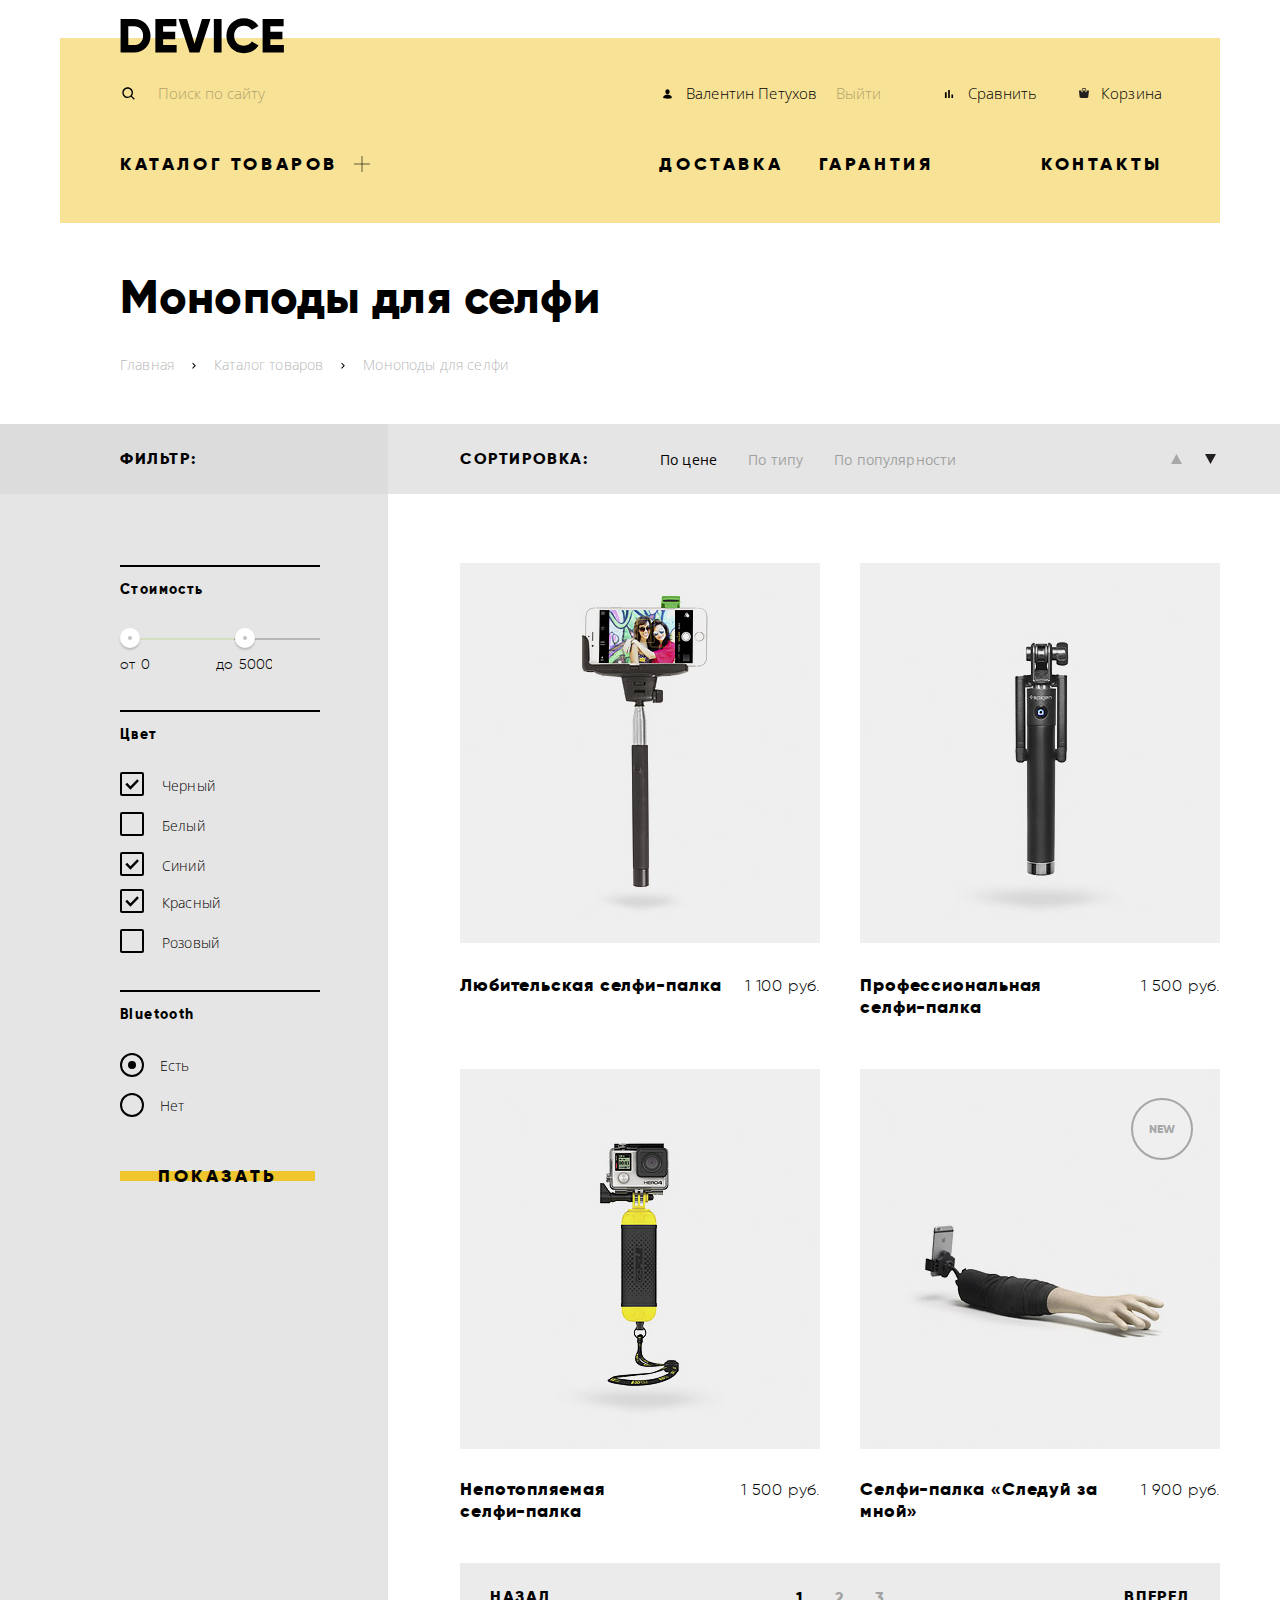
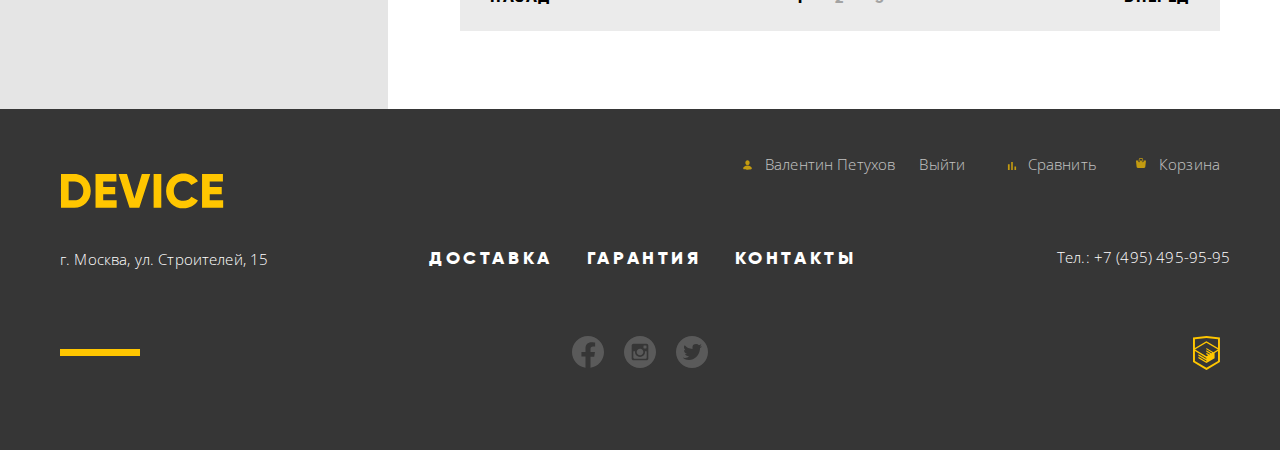
==== commit 82b455a5: "device на сдачу - исправления 19.03.2021" ====
--- a/catalog.html
+++ b/catalog.html
@@ -21,8 +21,9 @@
       <div class="container">
         <header class="main-header">
           <h1 class="visually-hidden">Интернет-магазин гаджетов "DEVICE"</h1>
-          <a class="main-header-logo">
-            <img class="main-header-logo__img" src="img/black-logo-device.svg" alt="DEVICE" width="164" height="36">
+          <a href="index.html" class="main-header-logo">
+            <img class="main-header-logo__img" src="img/black-logo-device.svg" alt="Логотип DEVICE" width="164"
+              height="36">
           </a>
           <nav class="user-nav">
             <div class="user-nav__user-item user-nav__user-item--search">
@@ -385,8 +386,8 @@
         <div class="container">
           <div class="main-footer__logo-user-nav">
             <div class="main-footer__logo">
-              <a class="main-footer__logo-link"><img class="main-footer__logo-img" src="img/yellow-logo-device.svg"
-                  alt="DEVICE" width="164" height="36"></a>
+              <a href="index.html" class="main-footer__logo-link"><img class="main-footer__logo-img"
+                  src="img/yellow-logo-device.svg" alt="Логотип DEVICE" width="164" height="36"></a>
             </div>
             <ul class="main-footer__user-list">
               <li class="main-footer__user-item  main-footer__user-item--login">
--- a/css/style.min.css
+++ b/css/style.min.css
@@ -1 +1 @@
-@font-face{font-weight:800;font-family:Gilroy;font-style:normal;src:url(../fonts/gilroyextrabold.woff2) format("woff2"),url(../fonts/gilroyextrabold.woff) format("woff")}@font-face{font-weight:300;font-family:Gilroy;font-style:normal;src:url(../fonts/gilroylight.woff2) format("woff2"),url(../fonts/gilroylight.woff) format("woff")}@-webkit-keyframes bounce{0%{-webkit-transform:translateY(-2000px) translate(-50%,-50%);transform:translateY(-2000px) translate(-50%,-50%)}70%{-webkit-transform:translateY(30px) translate(-50%,-50%);transform:translateY(30px) translate(-50%,-50%)}90%{-webkit-transform:translateY(-10px) translate(-50%,-50%);transform:translateY(-10px) translate(-50%,-50%)}100%{-webkit-transform:translateY(0) translate(-50%,-50%);transform:translateY(0) translate(-50%,-50%)}}@keyframes bounce{0%{-webkit-transform:translateY(-2000px) translate(-50%,-50%);transform:translateY(-2000px) translate(-50%,-50%)}70%{-webkit-transform:translateY(30px) translate(-50%,-50%);transform:translateY(30px) translate(-50%,-50%)}90%{-webkit-transform:translateY(-10px) translate(-50%,-50%);transform:translateY(-10px) translate(-50%,-50%)}100%{-webkit-transform:translateY(0) translate(-50%,-50%);transform:translateY(0) translate(-50%,-50%)}}@-webkit-keyframes shake{0%,100%{-webkit-transform:translate(-50%,-50%) translateX(0);transform:translate(-50%,-50%) translateX(0)}10%,30%,50%,70%,90%{-webkit-transform:translate(-50%,-50%) translateX(-10px);transform:translate(-50%,-50%) translateX(-10px)}20%,40%,60%,80%{-webkit-transform:translate(-50%,-50%) translateX(10px);transform:translate(-50%,-50%) translateX(10px)}}@keyframes shake{0%,100%{-webkit-transform:translate(-50%,-50%) translateX(0);transform:translate(-50%,-50%) translateX(0)}10%,30%,50%,70%,90%{-webkit-transform:translate(-50%,-50%) translateX(-10px);transform:translate(-50%,-50%) translateX(-10px)}20%,40%,60%,80%{-webkit-transform:translate(-50%,-50%) translateX(10px);transform:translate(-50%,-50%) translateX(10px)}}:root{--basic-black:#000000;--basic-white:#ffffff;--special-yellow:#f7e296;--special-yellow-dark:#f0c52e;--special-dark:#363636;--basic-grey:#e5e5e5;--dark-grey:#dcdcdc;--special-grey:#ebebeb;--unit-grey:#f2f2f2;--unit-grey-dark:#eaeaea;--unit-red:#f6dada;--unit-grey-light:#e6e6e6;--grey-disabled:#a6a6a6;--unit-yellow:#ffc600;--popup-shadow:rgba(0, 0, 0, 0.2);--popup-map-shadow:rgba(0, 0, 0, 0.2);--toggle-color:#c4c4c4;--bar-color:#91C92F;--toggle-boxshadow-color:rgba(0, 0, 0, 0.18)}*{-webkit-box-sizing:border-box;box-sizing:border-box}.visually-hidden{position:absolute;width:1px;height:1px;margin:-1px;padding:0;overflow:hidden;border:0;clip:rect(0 0 0 0)}.page-body{font-weight:300;font-size:15px;line-height:20px;font-family:"Open Sans",Arial,sans-serif;color:var(--basic-black);letter-spacing:.01em;background-color:var(--basic-white)}.catalog{font-weight:300;font-size:15px;line-height:20px;font-family:"Open Sans",Arial,sans-serif;color:var(--basic-black);letter-spacing:.01em;background-color:var(--basic-white)}.grid-wrap{display:-ms-grid;display:grid;-ms-grid-rows:-webkit-min-content 1fr -webkit-min-content;-ms-grid-rows:min-content 1fr min-content;grid-template-rows:-webkit-min-content 1fr -webkit-min-content;grid-template-rows:min-content 1fr min-content}a{text-decoration:none}.container{width:1160px;margin:0 auto}.main-header{color:var(--basic-black);background-color:var(--special-yellow);background-image:-o-linear-gradient(top,var(--basic-white) 38px,var(--special-yellow) 38px);background-image:linear-gradient(to bottom,var(--basic-white) 38px,var(--special-yellow) 38px)}.main-header-logo{cursor:pointer;display:block;padding:18px 60px 15px}.main-header-logo:focus,.main-header-logo:hover{opacity:.6;-webkit-transition-property:all;-o-transition-property:all;transition-property:all;-webkit-transition-duration:.2s;-o-transition-duration:.2s;transition-duration:.2s;-webkit-transition-timing-function:linear;-o-transition-timing-function:linear;transition-timing-function:linear}.main-header-logo:active{opacity:.3}.main-header-logo__img{width:164px;height:36px}.user-nav{display:-webkit-box;display:-ms-flexbox;display:flex;-ms-flex-wrap:wrap;flex-wrap:wrap;-webkit-box-pack:justify;-ms-flex-pack:justify;justify-content:space-between;width:1160px;padding:0 60px;margin-bottom:40px}.user-nav__user-item--search{width:542px;-webkit-box-sizing:border-box;box-sizing:border-box}.user-nav__search{position:relative;padding-left:25px}.user-nav__search-label{position:absolute;top:8px;left:0;width:20px;height:20px;background-image:url(../img/search.svg);background-repeat:no-repeat;cursor:pointer}.user-nav__search-label::before{content:"";position:absolute;bottom:-12px;left:0;display:none;width:400px;height:2px;background-color:var(--basic-black)}.user-nav__search-input{position:relative;width:320px;height:30px;margin-left:10px;padding:0;font-weight:300;font-size:15px;line-height:20px;font-family:"Open Sans",Arial,sans-serif;color:var(--basic-black);background-color:transparent;border:none;outline:0;cursor:pointer}.user-nav__search-input::-webkit-input-placeholder{color:var(--basic-black);opacity:.3}.user-nav__search-input::-moz-placeholder{color:var(--basic-black);opacity:.3}.user-nav__search-input:-ms-input-placeholder{color:var(--basic-black);opacity:.3}.user-nav__search-input::-ms-input-placeholder{color:var(--basic-black);opacity:.3}.user-nav__search-input::placeholder{color:var(--basic-black);opacity:.3}.user-nav__search-input:hover::-webkit-input-placeholder{color:var(--basic-black);opacity:.6}.user-nav__search-input:hover::-moz-placeholder{color:var(--basic-black);opacity:.6}.user-nav__search-input:hover:-ms-input-placeholder{color:var(--basic-black);opacity:.6}.user-nav__search-input:hover::-ms-input-placeholder{color:var(--basic-black);opacity:.6}.user-nav__search-input:hover::placeholder{color:var(--basic-black);opacity:.6}.user-nav__search-input:focus::-webkit-input-placeholder{font-size:0}.user-nav__search-input:focus::-moz-placeholder{font-size:0}.user-nav__search-input:focus:-ms-input-placeholder{font-size:0}.user-nav__search-input:focus::-ms-input-placeholder{font-size:0}.user-nav__search-input:focus::placeholder{font-size:0}.user-nav__search-input:focus~.user-nav__search-label::before{display:block}.user-nav__search-input:focus~.user-nav__search-btn{z-index:0;opacity:1}.user-nav__search-btn{position:absolute;top:-9px;left:330px;z-index:-1;width:85px;margin-top:auto;margin-bottom:auto;padding-top:14px;padding-bottom:14px;background:0 0;background-color:transparent;border:2px solid var(--basic-black);cursor:pointer;opacity:0}.user-nav__search-btn:hover{color:var(--basic-white);background-color:var(--basic-black);-webkit-transition:all .1s linear;-o-transition:all .1s linear;transition:all .1s linear}.user-nav__search-btn:focus{z-index:0;color:var(--basic-white);background-color:var(--basic-black);opacity:1;-webkit-transition:all .1s linear;-o-transition:all .1s linear;transition:all .1s linear}.user-nav__search-btn:active{color:var(--basic-white);opacity:.3}.user-nav__search-btn:focus~.user-nav__search-label::before{display:block}.user-nav__user-link{position:relative;color:var(--basic-black)}.user-nav__user-link:hover{opacity:.6}.user-nav__user-link:hover::before{opacity:.6}.user-nav__user-link:active{opacity:.3}.user-nav__user-link:active::before{opacity:.3}.user-nav__user-link::before{content:"";position:absolute;width:13px;height:12px;background-repeat:no-repeat}.user-nav__user-item--login{width:282px;padding-left:25px;-webkit-box-sizing:border-box;box-sizing:border-box}.user-nav__user-item--compare{width:134px;padding-left:20px}.user-nav__user-item--cart{width:82px;padding-left:22px}.user-nav__user-link--login::before{bottom:4px;left:-25px;background-image:url(../img/black-user.svg)}.user-nav__user-link--profile::before{bottom:4px;left:-25px;background-image:url(../img/black-user.svg)}.user-nav__user-link--compare::before{bottom:2px;left:-20px;background-image:url(../img/black-compare.svg)}.user-nav__user-link--cart::before{bottom:4px;left:-22px;background-image:url(../img/black-cart.svg)}.user-nav__user-link--logout{margin-left:15px;color:var(--basic-black);opacity:.3}.user-nav__user-link--logout:hover{color:var(--basic-black);opacity:.6}.user-nav__user-link--logout:active{color:var(--basic-black);opacity:.1}.main-nav{padding:0 60px 13px}.main-nav__list{list-style:none;margin:0;padding:0;display:-webkit-box;display:-ms-flexbox;display:flex;-webkit-box-pack:justify;-ms-flex-pack:justify;justify-content:space-between;-ms-flex-wrap:wrap;flex-wrap:wrap}.main-nav__link{font-weight:800;font-size:18px;line-height:22px;font-family:Gilroy,Arial,sans-serif;color:var(--basic-black);text-transform:uppercase;letter-spacing:.2em;cursor:pointer}.main-nav__link:hover{opacity:.6}.main-nav__link:active{opacity:.3}.main-nav__item--catalog{width:539px}.main-nav__item--delivery{width:159px}.main-nav__item--warranty{width:222px}.main-nav__item--contacts{width:119px}.main-nav__link--catalog{position:relative}.main-nav__link--catalog::before{content:"";position:absolute;right:-27px;bottom:10px;width:16px;height:2px;background-color:var(--basic-black);opacity:.3}.main-nav__link--catalog::after{content:"";position:absolute;right:-20px;bottom:3px;width:2px;height:16px;background-color:var(--basic-black);opacity:.3}.main-nav__item--catalog{position:relative}.main-nav__link--catalog{position:relative}.main-nav__sub-wrap{position:absolute;top:22px;left:-60px;display:none;width:1160px;background-color:var(--special-yellow);z-index:5}.main-nav__sub-wrap:hover{display:block}.main-nav__link--catalog:hover+.main-nav__sub-wrap{display:block}.main-nav__sub-list{list-style:none;margin:0;padding:0;display:-webkit-box;display:-ms-flexbox;display:flex;-webkit-box-pack:start;-ms-flex-pack:start;justify-content:start;padding-left:60px;padding-top:36px}.main-nav__sub-column{padding-bottom:26px}.main-nav__sub-column:nth-child(1){width:241px}.main-nav__sub-column:nth-child(2){width:178px}.main-nav__sub-column:nth-child(3){width:185px}.main-nav__sub-link{color:var(--basic-black);font-weight:300;font-size:15px;line-height:20px;display:block;padding-bottom:15px}.main-nav__sub-link:hover{opacity:.6}.main-nav__sub-link:active{opacity:.3}.promo-slider{position:relative;background-image:-o-linear-gradient(top,var(--special-yellow) 146px,var(--basic-white) 146px);background-image:linear-gradient(to bottom,var(--special-yellow) 146px,var(--basic-white) 146px);padding-bottom:14px}.promo-slider__controls{position:absolute;right:80px;bottom:158px;z-index:1;display:-webkit-box;display:-ms-flexbox;display:flex;-webkit-box-pack:justify;-ms-flex-pack:justify;justify-content:space-between;width:78px}.promo-slider__control{position:relative;display:block;width:26px}.promo-slider__control::before{content:"";position:absolute;display:block;top:-2px;left:-2px;width:12px;height:12px;border:1px solid var(--basic-black);border-radius:50%;cursor:pointer}.promo-slider__control::after{content:"";position:absolute;top:2px;left:2px;display:none;-webkit-box-sizing:border-box;box-sizing:border-box;width:6px;height:6px;border:1px solid var(--basic-black);border-radius:50%}.promo-slider__input[id=promo-control-1]:checked~.promo-slider__controls label[for=promo-control-1]::after,.promo-slider__input[id=promo-control-2]:checked~.promo-slider__controls label[for=promo-control-2]::after,.promo-slider__input[id=promo-control-3]:checked~.promo-slider__controls label[for=promo-control-3]::after{display:block}.promo-slider__item{display:-webkit-box;display:-ms-flexbox;display:flex;-webkit-box-pack:justify;-ms-flex-pack:justify;justify-content:space-between}.promo-slider__item--01,.promo-slider__item--02,.promo-slider__item--03{display:none}.promo-slider__item--active{display:-webkit-box;display:-ms-flexbox;display:flex}.promo-slider__img-wrap{width:600px}.promo-slider__img-wrap--01{padding-left:89px;padding-top:17px}.promo-slider__img-wrap--02{padding-left:116px;padding-top:42px}.promo-slider__img-wrap--03{padding-left:30px;padding-top:99px}.promo-slider__img--01{width:384px;height:486px}.promo-slider__descr-wrap{position:relative;width:560px;padding-top:110px}.promo-slider__descr-wrap::before{position:absolute;content:"";width:100px;height:7px;top:50px;left:0;background-color:var(--basic-white)}.promo-slider__descr-num{position:absolute;font-family:Gilroy,Arial,sans-serif;font-weight:800;font-size:179px;line-height:219px;text-transform:uppercase;color:var(--basic-white);top:0;left:330px;z-index:1}.promo-slider__descr-title{position:relative;margin-top:0;margin-bottom:27px;font-family:Gilroy,Arial,sans-serif;font-style:normal;font-weight:800;font-size:47px;line-height:58px;color:var(--basic-black);z-index:3}.promo-slider__descr-text{font-family:"Open Sans",Arial,sans-serif;font-weight:300;font-size:15px;line-height:20px;color:var(--basic-black);margin-top:0;margin-bottom:51px}.btn-more{position:relative;z-index:1;display:inline-block;vertical-align:baseline;padding:9px 43px;font-weight:800;font-size:18px;line-height:22px;font-family:Gilroy,Arial,sans-serif;text-align:center;color:var(--basic-black);text-transform:uppercase;letter-spacing:.2em;background:0 0;border:none;cursor:pointer;margin-bottom:50px}.btn-more:active{color:var(--basic-black);opacity:.3}.btn-more::before{content:"";position:absolute;top:15px;left:0;z-index:-1;width:220px;height:10px;background-color:var(--special-yellow-dark)}.btn-more:focus::before,.btn-more:hover::before{top:0;height:42px;margin:0;-webkit-transition:all .3s linear;-o-transition:all .3s linear;transition:all .3s linear}.btn-more:active::before{top:0;height:42px;margin:0;color:var(--basic-black);opacity:.3;-webkit-transition:all .3s linear;-o-transition:all .3s linear;transition:all .3s linear}.promo-slider__advantages-list--01{list-style:none;margin:0;padding:0;display:-webkit-box;display:-ms-flexbox;display:flex;-ms-flex-wrap:wrap;flex-wrap:wrap;-webkit-box-pack:justify;-ms-flex-pack:justify;justify-content:space-between;width:450px}.promo-slider__advantages-list--01 .promo-slider__advantages-col{width:147px}.promo-slider__advantages-title{font-family:Gilroy,Arial,sans-serif;font-weight:300;font-size:36px;line-height:42px;color:var(--basic-black);margin:0 0 15px 0}.promo-slider__advantages-descr{font-family:Gilroy,Arial,sans-serif;font-weight:300;font-size:13px;line-height:15px;letter-spacing:.1em;color:var(--basic-black)}.promo-slider__advantages-list--02{list-style:none;margin:0;padding:0;display:-webkit-box;display:-ms-flexbox;display:flex;-ms-flex-wrap:wrap;flex-wrap:wrap;-webkit-box-pack:justify;-ms-flex-pack:justify;justify-content:space-between;display:block;width:176px}.promo-slider__advantages-list--02 .promo-slider__advantages-col{width:176px;display:inline-block;vertical-align:baseline}.promo-slider__advantages-list--03{list-style:none;margin:0;padding:0;display:-webkit-box;display:-ms-flexbox;display:flex;-ms-flex-wrap:wrap;flex-wrap:wrap;-webkit-box-pack:justify;-ms-flex-pack:justify;justify-content:space-between;width:332px}.promo-slider__advantages-list--03 .promo-slider__advantages-col{width:163px;display:inline-block;vertical-align:baseline}.main-goods{padding-top:97px;padding-bottom:65px}.main-goods__list{list-style:none;margin:0;padding:0;display:-webkit-box;display:-ms-flexbox;display:flex;-webkit-box-pack:justify;-ms-flex-pack:justify;justify-content:space-between}.main-goods__item{width:160px}.main-goods__item-wrap{-webkit-box-sizing:border-box;box-sizing:border-box;width:160px;height:160px;background-color:var(--special-yellow);margin-bottom:38px;display:-webkit-box;display:-ms-flexbox;display:flex;-webkit-box-pack:center;-ms-flex-pack:center;justify-content:center;-webkit-box-align:center;-ms-flex-align:center;align-items:center}.main-goods__item-wrap--vr img{width:97px;height:55px}.main-goods__item-wrap--selfie+p{width:100px}.main-goods__item-wrap--selfie img{width:86px;height:117px}.main-goods__item-wrap--cam img{width:71px;height:87px}.main-goods__item-wrap--fit img{width:107px;height:65px}.main-goods__item-wrap--watch img{width:56px;height:98px}.main-goods__item-wrap--copter img{width:132px;height:69px}.main-goods__item-link:focus .main-goods__item-wrap,.main-goods__item-link:hover .main-goods__item-wrap{background-color:var(--special-yellow-dark);-webkit-transition:all .2s linear;-o-transition:all .2s linear;transition:all .2s linear}.main-goods__item-link:active .main-goods__item-img,.main-goods__item-link:active .main-goods__item-name{opacity:.3}.main-goods__item-name{margin:0;padding:0;display:inline-block;vertical-align:baseline;width:160px;font-family:Gilroy,Arial,sans-serif;font-style:normal;font-weight:800;font-size:18px;line-height:22px;letter-spacing:.05em;color:var(--basic-black)}.main-goods__item-name:active{opacity:.3}.services-accordion{position:relative;background-image:-o-linear-gradient(top,var(--basic-white) 115px,var(--basic-grey) 115px);background-image:linear-gradient(to bottom,var(--basic-white) 115px,var(--basic-grey) 115px);padding-bottom:129px}.services-accordion-wrap{display:-webkit-box;display:-ms-flexbox;display:flex;-webkit-box-pack:justify;-ms-flex-pack:justify;justify-content:space-between}.services-accordion__controls-wrap{width:304px;padding-top:98px;padding-left:20px}.services-accordion__control{position:relative;z-index:1;display:block;width:160px;height:22px;padding-top:7px;padding-bottom:7px;font-family:Gilroy,Arial,sans-serif;font-weight:800;font-size:18px;line-height:22px;letter-spacing:.2em;text-transform:uppercase;color:var(--basic-black);cursor:pointer;margin-bottom:20px;text-align:center}.services-accordion__control::before{content:"";position:absolute;top:14px;left:0;z-index:-1;width:160px;height:8px;background-color:var(--special-yellow-dark)}.services-accordion__control::after{content:"";position:absolute;top:0;left:100%;z-index:-1;width:0;height:40px;background-color:var(--basic-black)}.services-accordion__control:hover::before{top:0;height:40px;margin:0;-webkit-transition:all .3s linear;-o-transition:all .3s linear;transition:all .3s linear}.services-accordion__input[id=services-control-1]:checked~.services-accordion__controls label[for=services-control-1],.services-accordion__input[id=services-control-2]:checked~.services-accordion__controls label[for=services-control-2],.services-accordion__input[id=services-control-3]:checked~.services-accordion__controls label[for=services-control-3]{color:var(--special-yellow)}.services-accordion__input[id=services-control-1]:checked~.services-accordion__controls label[for=services-control-1]::before,.services-accordion__input[id=services-control-2]:checked~.services-accordion__controls label[for=services-control-2]::before,.services-accordion__input[id=services-control-3]:checked~.services-accordion__controls label[for=services-control-3]::before{background-color:var(--basic-black);height:40px;width:277px;top:0;left:0}.services-accordion__item{width:856px;display:none;padding-top:86px;padding-left:123px}.services-accordion__item--active{display:block}.services-accordion__item-title{font-family:Gilroy,Arial,sans-serif;font-weight:800;font-size:47px;line-height:58px;letter-spacing:.2em;color:var(--basic-black);margin:0 0 41px 0}.services-accordion__item-text{font-family:"Opan Sans",Arial,sans-serif;font-weight:300;font-size:15px;line-height:30px;letter-spacing:.1em;margin:0}.services-accordion__item::before{position:absolute;content:"";width:7px;height:320px;top:15px;left:297px;background-color:var(--basic-black)}.services-accordion__item--delivery::after{position:absolute;content:"";display:block;width:136px;height:164px;background-image:url(../img/delivery.svg);background-repeat:no-repeat;top:85px;left:1001px}.services-accordion__item--warranty::after{position:absolute;content:"";display:block;width:170px;height:188px;background-image:url(../img/warranty.svg);background-repeat:no-repeat;top:62px;left:1010px}.services-accordion__item--credit::after{position:absolute;content:"";display:block;width:156px;height:188px;background-image:url(../img/credit.svg);background-repeat:no-repeat;top:49px;left:967px}.main-brands{padding-top:90px;padding-bottom:90px}.main-brands__list{display:-webkit-box;display:-ms-flexbox;display:flex;-webkit-box-pack:justify;-ms-flex-pack:justify;justify-content:space-between;list-style:none;margin:0;padding:0}.main-brands__link{display:block;font-size:0;width:260px;height:100px;opacity:.2}.main-brands__link:focus,.main-brands__link:hover{opacity:1;-webkit-transition:all .3s linear;-o-transition:all .3s linear;transition:all .3s linear}.main-brands__link--dji{background-color:var(--basic-grey);background-image:url(../img/main-brands-dji-gray.png)}.main-brands__link--dji:focus,.main-brands__link--dji:hover{background-image:url(../img/main-brands-dji.png)}.main-brands__link--spg{background-color:var(--basic-grey);background-image:url(../img/main-brands-spg-gray.png)}.main-brands__link--spg:focus,.main-brands__link--spg:hover{background-image:url(../img/main-brands-spg.png)}.main-brands__link--gopro{background-color:var(--basic-grey);background-image:url(../img/main-brands-gopro-gray.png)}.main-brands__link--gopro:focus,.main-brands__link--gopro:hover{background-image:url(../img/main-brands-gopro.png)}.main-brands__link--vive{background-color:var(--basic-grey);background-image:url(../img/main-brands-vive-gray.png)}.main-brands__link--vive:focus,.main-brands__link--vive:hover{background-image:url(../img/main-brands-vive.png)}.main-info-wrap{display:-webkit-box;display:-ms-flexbox;display:flex;-webkit-box-pack:justify;-ms-flex-pack:justify;justify-content:space-between;padding-bottom:105px}.main-info{position:relative;width:600px;padding-top:56px}.main-info::before{position:absolute;content:"";width:80px;height:7px;background-color:var(--basic-black);top:0;left:0}.main-contacts{position:relative;width:560px;padding-top:56px}.main-contacts::before{position:absolute;content:"";width:80px;height:7px;background-color:var(--basic-black);top:0;left:0}.main-info__title{font-family:Gilroy,Arial,sans-serif;font-style:normal;font-weight:800;font-size:47px;line-height:58px;letter-spacing:.2em;color:var(--basic-black);margin-top:0;margin-bottom:40px}.main-info__descr-text{font-family:"Open Sans",Arial,sans-serif;font-style:normal;font-style:normal;font-weight:300;font-size:15px;line-height:28px;color:var(--basic-black)}.main-info__descr-text:first-child{margin-bottom:40px}.main-info__descr-text:last-child{margin-bottom:60px}.main-info__delivery-list{list-style:none;margin:0 0 70px 0;padding:0 0 0 19px}.main-info__delivery-item{position:relative;font-family:Gilroy,Arial,sans-serif;font-style:normal;font-weight:800;font-size:16px;line-height:28px;color:var(--basic-black);padding-left:14px}.main-info__delivery-item::before{content:"";position:absolute;top:10px;left:-18px;width:8px;height:8px;border:2px solid var(--unit-grey-light);border-radius:50%;-webkit-box-sizing:border-box;box-sizing:border-box}.main-contacts__title{font-family:Gilroy,Arial,sans-serif;font-style:normal;font-weight:800;font-size:47px;line-height:58px;letter-spacing:.2em;color:var(--basic-black);margin-top:0;margin-bottom:40px}.main-contacts__text{font-family:"Open Sans",Arial,sans-serif;font-style:normal;font-weight:300;font-size:15px;line-height:28px;color:var(--basic-black);margin-bottom:45px}.main-contacts__map{display:block;margin-bottom:43px;width:560px;height:222px}.main-contacts__map-img{background-color:var(--basic-white)}.btn-about{position:relative;z-index:1;display:inline-block;vertical-align:baseline;padding:9px 43px;font-weight:800;font-size:18px;line-height:24px;font-family:Gilroy,Arial,sans-serif;font-style:normal;text-align:center;color:var(--basic-black);text-transform:uppercase;letter-spacing:.2em;background:0 0;border:none;cursor:pointer}.btn-about:active{color:var(--basic-black);opacity:.3}.btn-about::before{content:"";position:absolute;top:39%;left:0;z-index:-1;width:304px;height:10px;background-color:var(--special-yellow-dark)}.btn-about:focus::before,.btn-about:hover::before{top:0;height:42px;margin:0;-webkit-transition:all .3s linear;-o-transition:all .3s linear;transition:all .3s linear}.btn-about:active::before{top:0;height:42px;margin:0;color:var(--basic-black);opacity:.3;-webkit-transition:all .3s linear;-o-transition:all .3s linear;transition:all .3s linear}.btn-write-us{position:relative;z-index:1;display:inline-block;vertical-align:baseline;padding:9px 43px;font-weight:800;font-size:18px;line-height:24px;font-family:Gilroy,Arial,sans-serif;text-align:center;color:var(--basic-black);text-transform:uppercase;letter-spacing:.2em;background-color:none;border:none;cursor:pointer}.btn-write-us:active{color:var(--basic-black);opacity:.3}.btn-write-us::before{content:"";position:absolute;top:39%;left:0;z-index:-1;width:269px;height:10px;background-color:var(--special-yellow-dark)}.btn-write-us:focus::before,.btn-write-us:hover::before{top:0;height:42px;margin:0;-webkit-transition:all .3s linear;-o-transition:all .3s linear;transition:all .3s linear}.btn-write-us:active::before{top:0;height:42px;margin:0;color:var(--basic-black);opacity:.3;-webkit-transition:all .3s linear;-o-transition:all .3s linear;transition:all .3s linear}.main-footer{background-color:var(--special-dark);padding-top:49px}.main-footer__logo-user-nav{display:-webkit-box;display:-ms-flexbox;display:flex;-ms-flex-wrap:wrap;flex-wrap:wrap;-webkit-box-pack:justify;-ms-flex-pack:justify;justify-content:space-between;margin-bottom:29px}.main-footer__logo{width:163px}.main-footer__logo{padding-top:14px}.main-footer__logo-link{cursor:pointer}.main-footer__logo-img{width:164px;height:36px}.main-footer__logo:hover{opacity:.6;-webkit-transition:all .2s linear;-o-transition:all .2s linear;transition:all .2s linear}.main-footer__logo a:active{opacity:.3}.main-footer__user-list{display:-webkit-box;display:-ms-flexbox;display:flex;-webkit-box-pack:end;-ms-flex-pack:end;justify-content:flex-end;width:997px;list-style:none;margin:0;padding:0}.main-footer__user-item:nth-child(1){display:-webkit-box;display:-ms-flexbox;display:flex;width:-webkit-max-content;width:-moz-max-content;width:max-content;padding-left:23px;padding-top:5px}.main-footer__user-link--logout{margin-left:26px}.main-footer__user-item:nth-child(2){display:-webkit-box;display:-ms-flexbox;display:flex;width:91px;padding-left:23px;padding-top:5px;margin-left:42px}.main-footer__user-item:nth-child(3){display:-webkit-box;display:-ms-flexbox;display:flex;width:83px;padding-left:23px;padding-top:5px;margin-left:42px}.main-footer__user-link{position:relative;color:var(--basic-white);opacity:.7;font-family:"Open Sans",Arial,sans-serif;font-style:normal;font-weight:300;font-size:15px;line-height:20px}.main-footer__user-link:hover{color:var(--basic-white);opacity:1}.main-footer__user-link:active{color:var(--basic-white);opacity:.3}.main-footer__user-link:hover::before{opacity:.6}.main-footer__user-link:active::before{opacity:.3}.main-footer__user-link--login::before{position:absolute;content:"";width:13px;height:14px;top:4px;left:-23px;background-image:url(../img/yellow-user.svg);background-repeat:no-repeat}.main-footer__user-link--profile::before{position:absolute;content:"";width:13px;height:14px;top:4px;left:-26px;background-image:url(../img/yellow-user.svg);background-repeat:no-repeat}.main-footer__user-link--compare::before{position:absolute;content:"";width:13px;height:14px;top:5px;left:-23px;background-image:url(../img/yellow-compare.svg);background-repeat:no-repeat}.main-footer__user-link--cart::before{position:absolute;content:"";width:13px;height:14px;top:4px;left:-23px;background-image:url(../img/yellow-cart.svg);background-repeat:no-repeat}.main-footer__address-services-tel{display:-webkit-box;display:-ms-flexbox;display:flex;-ms-flex-wrap:wrap;flex-wrap:wrap;-webkit-box-pack:justify;-ms-flex-pack:justify;justify-content:space-between;margin-bottom:67px}.main-footer__address{font-family:"Open Sans",Arial,sans-serif;font-style:normal;font-weight:300;font-size:15px;line-height:20px;color:var(--basic-white);width:368px}.main-footer__services{width:423px;display:-webkit-box;display:-ms-flexbox;display:flex;-webkit-box-pack:justify;-ms-flex-pack:justify;justify-content:space-between}.main-footer__services-link{font-family:Gilroy,Arial,sans-serif;font-style:normal;font-weight:800;font-size:18px;line-height:22px;letter-spacing:.2em;text-transform:uppercase;color:var(--basic-white)}.main-footer__copyright a:focus,.main-footer__copyright a:hover,.main-footer__phone a:focus,.main-footer__phone a:hover,.main-footer__services-link:focus,.main-footer__services-link:hover{opacity:.6;-webkit-transition:all .2s linear;-o-transition:all .2s linear;transition:all .2s linear}.main-footer__copyright a:active,.main-footer__phone a:active,.main-footer__services-link:active{opacity:.3}.main-footer__phone{font-family:"Open Sans",Arial,sans-serif;font-style:normal;font-weight:300;font-size:15px;line-height:20px;color:var(--basic-white);display:inline-block;vertical-align:baseline;width:368px;text-align:right}.main-footer__social-copyright{display:-webkit-box;display:-ms-flexbox;display:flex;-webkit-box-pack:justify;-ms-flex-pack:justify;justify-content:space-between;position:relative}.main-footer__social-copyright::before{position:absolute;content:"";width:80px;height:7px;background-color:var(--unit-yellow);top:13px;left:0}.main-footer__social-list{list-style:none;margin:0;padding:0;display:-webkit-box;display:-ms-flexbox;display:flex;-ms-flex-wrap:wrap;flex-wrap:wrap;-webkit-box-pack:justify;-ms-flex-pack:justify;justify-content:space-between;width:648px;padding-left:512px}.main-footer__social-link svg{opacity:.6}.main-footer__social-link:focus svg,.main-footer__social-link:hover svg{opacity:1;-webkit-transition:all .2s linear;-o-transition:all .2s linear;transition:all .2s linear}.main-footer__social-link:active svg{opacity:.3}.main-footer__social-link span{font-size:0}.main-footer__copyright{text-align:right}.main-footer__copyright svg{opacity:1;cursor:pointer}.main-footer__copyright svg:focus,.main-footer__copyright svg:hover{opacity:.6;-webkit-transition:all .2s linear;-o-transition:all .2s linear;transition:all .2s linear}.main-footer__copyright svg:active{opacity:.3;-webkit-transition:all .2s linear;-o-transition:all .2s linear;transition:all .2s linear}.main-footer__copyright span{font-size:0}.popup-write-us{display:none;position:fixed;top:50%;left:50%;-webkit-transform:translate(-50%,-50%);-ms-transform:translate(-50%,-50%);transform:translate(-50%,-50%);z-index:10;width:960px;height:550px;background-color:var(--basic-white);-webkit-box-shadow:0 10px 20px var(--popup-shadow);box-shadow:0 10px 20px var(--popup-shadow)}.popup-write-us--active{display:block;-webkit-animation-name:bounce;animation-name:bounce;-webkit-animation-duration:.6s;animation-duration:.6s}.popup-write-us--error{-webkit-animation-name:shake;animation-name:shake;-webkit-animation-duration:.6s;animation-duration:.6s}.popup-write-us__wrap{position:relative;padding:93px 100px 76px}.popup-form{display:-webkit-box;display:-ms-flexbox;display:flex;-webkit-box-pack:justify;-ms-flex-pack:justify;justify-content:space-between;-ms-flex-wrap:wrap;flex-wrap:wrap}.popup-input-wrap__label{display:block;margin-bottom:10px}.popup-input-wrap--message{margin-top:32px}.popup-input-wrap__input{width:360px}.popup-write-us__close{position:absolute;top:-480px;left:781px}.popup-input-wrap__label{font-family:Gilroy,Arial,sans-serif;font-style:normal;font-weight:800;font-size:18px;line-height:22px;color:var(--basic-black)}.popup-input-wrap__input{padding:16px 19px;font-family:"Open Sans",Arial,sans-serif;font-weight:400;font-size:14px;line-height:19px;color:rgba(0,0,0,.4);background-color:var(--unit-grey);border:none;outline:0}.popup-input-wrap__textarea{width:760px;min-height:156px;padding:14px 19px;font-family:"Open Sans",Arial,sans-serif;font-weight:400;font-size:14px;line-height:19px;color:rgba(0,0,0,.4);background-color:var(--unit-grey);border:none;resize:none;outline:0;margin-bottom:54px}.popup-write-us input:hover,.popup-write-us textarea:hover{background-color:var(--unit-grey-dark)}.popup-write-us input:focus,.popup-write-us textarea:focus{background-color:var(--basic-white);border:3px solid var(--special-yellow)}.popup-write-us input:invalid{background-color:var(--unit-red)}.btn-popup{position:relative;z-index:1;display:inline-block;vertical-align:baseline;padding:9px 43px;font-weight:800;font-size:18px;line-height:24px;font-family:Gilroy,Arial,sans-serif;text-align:center;color:var(--basic-black);text-transform:uppercase;letter-spacing:.2em;background:0 0;border:none;cursor:pointer}.btn-popup:active{color:var(--basic-black);opacity:.3}.btn-popup::before{content:"";position:absolute;top:39%;left:0;z-index:-1;width:223px;height:10px;background-color:var(--special-yellow-dark)}.btn-popup:focus::before,.btn-popup:hover::before{top:0;height:42px;margin:0;-webkit-transition:all .3s linear;-o-transition:all .3s linear;transition:all .3s linear}.btn-popup:active::before{top:0;height:42px;margin:0;color:var(--basic-black);opacity:.3;-webkit-transition:all .3s linear;-o-transition:all .3s linear;transition:all .3s linear}.popup-map__close,.popup-write-us__close{position:relative;width:55px;height:55px;background-color:var(--special-yellow-dark);border:none;border-radius:50%;cursor:pointer;opacity:.5}.popup-map__close::before,.popup-write-us__close::before{content:"";position:absolute;top:50%;left:50%;width:2px;height:30px;background-color:var(--basic-white);-webkit-transform:translate(-50%,-50%) rotate(45deg);-ms-transform:translate(-50%,-50%) rotate(45deg);transform:translate(-50%,-50%) rotate(45deg)}.popup-map__close::after,.popup-write-us__close::after{content:"";position:absolute;top:50%;left:50%;width:2px;height:30px;background-color:var(--basic-white);-webkit-transform:translate(-50%,-50%) rotate(135deg);-ms-transform:translate(-50%,-50%) rotate(135deg);transform:translate(-50%,-50%) rotate(135deg)}.popup-map__close:hover,.popup-write-us__close:hover{opacity:1;-webkit-transition:all .2s linear;-o-transition:all .2s linear;transition:all .2s linear}.popup-map__close:active,.popup-write-us__close:active{opacity:.3}.popup-map{position:fixed;top:50%;left:50%;-webkit-transform:translate(-50%,-50%);-ms-transform:translate(-50%,-50%);transform:translate(-50%,-50%);z-index:10;display:none;width:994px;height:593px;background-color:var(--basic-white);-webkit-box-shadow:0 10px 20px var(--popup-map-shadow);box-shadow:0 10px 20px var(--popup-map-shadow)}.popup-map--active{display:block}.popup-map__iframe{border:0}.popup-map__close{position:absolute;top:42px;left:916px}.page-content__title-wrap{background-image:-o-linear-gradient(top,var(--special-yellow) 34px,var(--basic-white) 34px);background-image:linear-gradient(to bottom,var(--special-yellow) 34px,var(--basic-white) 34px);padding-top:78px;padding-bottom:39px;padding-left:60px}.page-content__title{font-family:Gilroy,Arial,sans-serif;font-style:normal;font-weight:800;font-size:47px;line-height:58px;color:var(--basic-black);margin:0 0 29px 0}.breadcrumbs__list{display:-webkit-box;display:-ms-flexbox;display:flex;list-style:none;margin:0;padding:0}.breadcrumbs__item{font-family:"Open Sans",Arial,sans-serif;font-weight:300;font-size:14px;line-height:19px;position:relative;padding-right:40px}.breadcrumbs__item::before{position:absolute;content:"";top:7px;right:17px;width:5px;height:8px;background-image:url(../img/breadcrumbs-arrow.svg);background-repeat:no-repeat}.breadcrumbs__item:last-child::before{display:none}.breadcrumbs__item-link{color:var(--basic-black);opacity:.3}.breadcrumbs__item-link:hover{opacity:.6}.breadcrumbs__item-link:active{opacity:.1}.page-content-top{display:-ms-grid;display:grid;-ms-grid-columns:1fr 328px 832px 1fr;grid-template-columns:1fr 328px 832px 1fr}.page-content-top::before{content:"";width:100%;height:100%;background-color:var(--dark-grey)}.sidebar-top{position:relative;width:100%;background-color:var(--dark-grey);padding:23px 0}.goods-top{width:100%;background-color:var(--basic-grey)}.page-content-top::after{content:"";width:100%;height:100%;background-color:var(--basic-grey)}.sidebar-title{font-family:Gilroy,Arial,sans-serif;font-weight:800;font-size:16px;line-height:20px;letter-spacing:.1em;text-transform:uppercase;color:var(--basic-black);background-color:var(--dark-grey);display:block;position:relative;margin:0}.goods-sort{display:-webkit-box;display:-ms-flexbox;display:flex;-webkit-box-pack:justify;-ms-flex-pack:justify;justify-content:space-between;background-color:var(--basic-grey);position:relative;padding-top:20px;padding-bottom:20px;padding-left:72px}.goods-sort__title{font-family:Gilroy,Arial,sans-serif;font-weight:800;font-size:16px;line-height:20px;letter-spacing:.1em;text-transform:uppercase;color:var(--basic-black);padding:0;margin:0;width:200px;display:-webkit-box;display:-ms-flexbox;display:flex;-webkit-box-align:center;-ms-flex-align:center;align-items:center}.goods-sort__list{list-style:none;margin:0;padding:0;display:-webkit-box;display:-ms-flexbox;display:flex;-ms-flex-wrap:wrap;flex-wrap:wrap;-webkit-box-pack:start;-ms-flex-pack:start;justify-content:flex-start;width:511px}.goods-sort__list-item{margin:0;padding:0;margin-right:31px;display:-webkit-box;display:-ms-flexbox;display:flex;-webkit-box-align:center;-ms-flex-align:center;align-items:center}.goods-sort__list-link{font-family:"Open Sans",Arial,sans-serif;font-weight:400;font-size:14px;line-height:19px;color:var(--basic-black);opacity:.3;margin:0;padding:0;-webkit-box-align:start;-ms-flex-align:start;align-items:flex-start}.goods-sort__list-link--active{opacity:1}.goods-sort__list-link:hover{opacity:.6}.goods-sort__list-link:active{opacity:1}.goods-sort__arrow-list{list-style:none;margin:0;padding:0 4px 0 0;display:-webkit-box;display:-ms-flexbox;display:flex;-webkit-box-pack:justify;-ms-flex-pack:justify;justify-content:space-between;width:49px}.goods-sort__arrow-link{width:11px;height:10px;opacity:.3}.goods-sort__arrow-link.goods-sort__arrow-link--active{opacity:1}.goods-sort__arrow-link:hover{opacity:.6}.goods-sort__item--active .goods-sort__link{opacity:1}.page-content-wrap{display:-ms-grid;display:grid;-ms-grid-columns:1fr 328px 832px 1fr;grid-template-columns:1fr 328px 832px 1fr}.page-content-wrap::before{content:"";width:100%;height:100%;background-color:var(--basic-grey)}.page-content-wrap::after{content:"";width:100%;height:100%;background-color:var(--basic-white)}.sidebar{background-color:var(--basic-grey)}.filter{padding-top:70px}.filter__item{border:0 none;margin:0;padding:0}.filter__item:nth-child(1){margin-bottom:37px}.filter__item:nth-child(2){margin-bottom:24px}.filter__item:nth-child(3){margin-bottom:38px}.filter__item-title{position:relative;font-family:Gilroy,Arial,sans-serif;font-style:normal;font-weight:800;font-size:14px;line-height:17px;letter-spacing:.1em;color:var(--basic-black);padding:0;margin:0 0 20px 0;padding-top:16px}.filter__item:nth-child(2) .filter__item-title{margin-bottom:27px}.filter__item:nth-child(3) .filter__item-title{margin-bottom:27px}.filter__item-title::before{position:absolute;content:"";top:0;left:0;width:200px;height:2px;background-color:var(--basic-black)}.range-filter{width:260px}.range-controls{position:relative;margin-bottom:17px;padding-top:10px}.scale{height:2px;width:200px;background-color:var(--basic-black);opacity:.2}.bar{width:67%;height:2px;background:var(--bar-color);margin-left:0}.toggle{position:absolute;top:0;left:0;width:4px;height:4px;padding:0;background-color:var(--toggle-color);border:8px solid var(--basic-white);border-radius:50%;-webkit-box-shadow:0 2px 2px var(--toggle-boxshadow-color);box-shadow:0 2px 2px var(--toggle-boxshadow-color);cursor:pointer;-webkit-box-sizing:content-box;box-sizing:content-box}.toggle-min{left:0}.toggle-max{left:124px}.price-controls{display:-webkit-box;display:-ms-flexbox;display:flex;-webkit-box-pack:justify;-ms-flex-pack:justify;justify-content:space-between}.max-price,.min-price{font-family:Gilroy,Arial,sans-serif;font-weight:300;font-size:14px;line-height:16px;color:var(--basic-black)}.max-price__input,.min-price__input{font-family:inherit;font-weight:inherit;font-size:inherit;line-height:inherit;width:37px;margin:0;color:var(--basic-black);border:none;border-radius:5px;background-color:transparent}.max-price__text,.min-price__text{margin:0;padding:0}.min-price{margin-left:0}.max-price{margin-right:37%}.filter__checkbox-list{list-style:none;margin:0;padding:0}.filter__checkbox-item{margin-bottom:10px}.filter__checkbox-label{font-family:"Open Sans",Arial,sans-serif;font-style:normal;font-weight:300;font-size:14px;line-height:19px;color:var(--basic-black);cursor:pointer;margin:0;padding-left:42px;position:relative}.checkbox-off,.checkbox-on{position:absolute;top:-4px;left:0}.checkbox-on{display:none}.filter__checkbox-input:checked~.filter__checkbox-label .checkbox-off{display:none}.filter__checkbox-input:checked~.filter__checkbox-label .checkbox-on{display:inline-block;vertical-align:baseline}.filter__checkbox-label:hover{opacity:.6}.filter__checkbox-input:checked:disabled+.filter__checkbox-label,.filter__checkbox-input:checked:disabled+.filter__checkbox-label .checkbox-off,.filter__checkbox-input:checked:disabled+.filter__checkbox-label .checkbox-on,.filter__checkbox-input:disabled+.filter__checkbox-label,.filter__checkbox-input:disabled+.filter__checkbox-label .checkbox-off,.filter__checkbox-input:disabled+.filter__checkbox-label .checkbox-on{color:var(--grey-disabled)}.filter__radio-list{list-style:none;margin:0;padding:0}.filter__radio-item{margin:0}.filter__radio-item:first-child{margin-bottom:11px}.filter__radio-label{position:relative;font-family:"Open Sans",Arial,sans-serif;font-weight:300;font-size:14px;line-height:19px;color:var(--basic-black);cursor:pointer;padding-left:40px;margin:0}.radio-on{display:none}.filter__radio-input:checked~.filter__radio-label .radio-off{display:none}.filter__radio-input:checked~.filter__radio-label .radio-on{display:inline-block;vertical-align:baseline}.radio-off,.radio-on{position:absolute;top:-3px;left:0}.filter__radio-input:checked+.filter__radio-label::after{display:block}.filter__radio-label:hover{opacity:.6}.filter__radio-input:checked:disabled+.filter__radio-label,.filter__radio-input:checked:disabled+.filter__radio-label .radio-off,.filter__radio-input:checked:disabled+.filter__radio-label .radio-on,.filter__radio-input:disabled+.filter__radio-label,.filter__radio-input:disabled+.filter__radio-label .radio-off,.filter__radio-input:disabled+.filter__radio-label .radio-on{color:var(--grey-disabled)}.btn-sidebar{position:relative;z-index:1;display:inline-block;vertical-align:baseline;padding:9px 43px;font-weight:800;font-size:18px;line-height:24px;font-family:Gilroy,Arial,sans-serif;color:var(--basic-black);text-transform:uppercase;letter-spacing:.2em;background:0 0;border:none;cursor:pointer}.btn-sidebar:active{color:var(--basic-black);opacity:.3}.btn-sidebar::before{content:"";position:absolute;top:38%;left:0;z-index:-1;width:205px;height:10px;background-color:var(--special-yellow-dark)}.btn-sidebar:focus::before,.btn-sidebar:hover::before{top:0;height:42px;margin:0;-webkit-transition:all .3s linear;-o-transition:all .3s linear;transition:all .3s linear}.btn-sidebar:active::before{top:0;height:42px;margin:0;color:var(--basic-black);opacity:.3;-webkit-transition:all .3s linear;-o-transition:all .3s linear;transition:all .3s linear}.goods{padding-bottom:78px}.goods-list{display:-webkit-box;display:-ms-flexbox;display:flex;-ms-flex-wrap:wrap;flex-wrap:wrap;-webkit-box-pack:justify;-ms-flex-pack:justify;justify-content:space-between;width:832px;padding-top:69px;padding-left:72px}.goods-item{position:relative;width:360px;margin:0}.goods-item:nth-child(2n){margin-right:0}.goods-item__img-wrap{position:relative;width:360px;height:380px}.goods-item__img{width:360px;height:380px;background-color:var(--basic-grey)}.goods-item__info{display:-webkit-box;display:-ms-flexbox;display:flex;-webkit-box-pack:justify;-ms-flex-pack:justify;justify-content:space-between;height:122px;padding-top:31px}.goods-item__info-text{font-family:Gilroy,Arial,sans-serif;font-style:normal;font-weight:800;font-size:18px;line-height:22px;letter-spacing:.05em;width:270px;margin:0}.goods-item__info-link{color:var(--basic-black)}.goods-item__price{font-family:Gilroy,Arial,sans-serif;font-weight:300;font-size:16px;line-height:18px;letter-spacing:.05em;color:var(--basic-black);padding-top:3px}.goods-item__hover{position:absolute;top:0;left:0;display:none;width:360px;height:380px;padding:169px 90px 130px;text-align:center;background-color:var(--basic-grey);opacity:.7}.goods-item__hover-btn{width:200px;margin-bottom:6px;margin-left:-11px;position:relative;z-index:1;display:block;padding-top:10px;padding-bottom:10px;font-weight:800;font-size:18px;line-height:24px;font-family:Gilroy,Arial,sans-serif;text-align:center;color:var(--basic-black);text-transform:uppercase;letter-spacing:.2em;background:0 0;border:none;cursor:pointer}.goods-item__add{font-family:"Open Sans",Arial,sans-serif;font-weight:300;font-size:13px;line-height:18px;letter-spacing:.1em;color:var(--basic-black)}.goods-item__hover-btn:active{color:var(--basic-black);opacity:.3}.goods-item__hover-btn::before{content:"";position:absolute;top:50%;left:-2px;z-index:-1;width:inherit;height:8px;margin-top:-5px;background-color:var(--special-yellow-dark)}.goods-item__hover-btn:focus::before,.goods-item__hover-btn:hover::before{top:0;height:40px;margin:0;-webkit-transition:all .3s linear;-o-transition:all .3s linear;transition:all .3s linear}.goods-item__hover-btn:active::before{top:0;height:40px;margin:0;color:var(--basic-black);opacity:.3;-webkit-transition:all .3s linear;-o-transition:all .3s linear;transition:all .3s linear}.goods-item:hover .goods-item__hover{display:block}.new::before{content:"new";position:absolute;-webkit-box-sizing:border-box;box-sizing:border-box;font-family:Gilroy,Arial,sans-serif;font-weight:800;font-size:12px;line-height:15px;text-transform:uppercase;color:var(--basic-black);border:2px solid var(--basic-black);border-radius:50%;display:-webkit-box;display:-ms-flexbox;display:flex;-webkit-box-align:center;-ms-flex-align:center;align-items:center;-webkit-box-pack:center;-ms-flex-pack:center;justify-content:center;opacity:.3;width:62px;height:62px;top:29px;right:27px}.pagination{list-style:none;display:-webkit-box;display:-ms-flexbox;display:flex;-webkit-box-pack:justify;-ms-flex-pack:justify;justify-content:space-between;-webkit-box-align:center;-ms-flex-align:center;align-items:center;width:760px;margin:0;margin-left:71px;padding:0;background-color:var(--special-grey)}.pagination__link-text{font-family:Gilroy,Arial,sans-serif;font-weight:800;font-size:16px;line-height:20px;letter-spacing:.1em;text-transform:uppercase;color:var(--basic-black)}.pagination__link-text:active{opacity:.3}.pagination__control--prev{display:block;width:134px;padding:24px 30px}.pagination__control--next{display:block;width:134px;padding:24px 30px;text-align:right}.pagination__control:hover{background-color:var(--dark-grey)}.pagination__control:active{background-color:var(--dark-grey)}.pagination-num__list{list-style:none;display:-webkit-box;display:-ms-flexbox;display:flex;-webkit-box-pack:center;-ms-flex-pack:center;justify-content:center;-webkit-box-align:center;-ms-flex-align:center;align-items:center;margin:0;padding:0}.pagination-num__list-item{width:40px;text-align:center}.pagination__link-num{font-family:Gilroy,Arial,sans-serif;font-weight:800;font-size:16px;line-height:20px;letter-spacing:.1em;text-transform:uppercase;color:var(--basic-black);opacity:.3}.pagination__link-num:hover{opacity:.6}.pagination__link-num:active{opacity:1}.pagination__link-num.pagination__link-num--active{opacity:1}+@font-face{font-weight:800;font-family:Gilroy;font-style:normal;src:url(../fonts/gilroyextrabold.woff2) format("woff2"),url(../fonts/gilroyextrabold.woff) format("woff")}@font-face{font-weight:300;font-family:Gilroy;font-style:normal;src:url(../fonts/gilroylight.woff2) format("woff2"),url(../fonts/gilroylight.woff) format("woff")}@-webkit-keyframes bounce{0%{-webkit-transform:translateY(-2000px) translate(-50%,-50%);transform:translateY(-2000px) translate(-50%,-50%)}70%{-webkit-transform:translateY(30px) translate(-50%,-50%);transform:translateY(30px) translate(-50%,-50%)}90%{-webkit-transform:translateY(-10px) translate(-50%,-50%);transform:translateY(-10px) translate(-50%,-50%)}100%{-webkit-transform:translateY(0) translate(-50%,-50%);transform:translateY(0) translate(-50%,-50%)}}@keyframes bounce{0%{-webkit-transform:translateY(-2000px) translate(-50%,-50%);transform:translateY(-2000px) translate(-50%,-50%)}70%{-webkit-transform:translateY(30px) translate(-50%,-50%);transform:translateY(30px) translate(-50%,-50%)}90%{-webkit-transform:translateY(-10px) translate(-50%,-50%);transform:translateY(-10px) translate(-50%,-50%)}100%{-webkit-transform:translateY(0) translate(-50%,-50%);transform:translateY(0) translate(-50%,-50%)}}@-webkit-keyframes shake{0%,100%{-webkit-transform:translate(-50%,-50%) translateX(0);transform:translate(-50%,-50%) translateX(0)}10%,30%,50%,70%,90%{-webkit-transform:translate(-50%,-50%) translateX(-10px);transform:translate(-50%,-50%) translateX(-10px)}20%,40%,60%,80%{-webkit-transform:translate(-50%,-50%) translateX(10px);transform:translate(-50%,-50%) translateX(10px)}}@keyframes shake{0%,100%{-webkit-transform:translate(-50%,-50%) translateX(0);transform:translate(-50%,-50%) translateX(0)}10%,30%,50%,70%,90%{-webkit-transform:translate(-50%,-50%) translateX(-10px);transform:translate(-50%,-50%) translateX(-10px)}20%,40%,60%,80%{-webkit-transform:translate(-50%,-50%) translateX(10px);transform:translate(-50%,-50%) translateX(10px)}}:root{--basic-black:#000000;--basic-white:#ffffff;--special-yellow:#f7e296;--special-yellow-dark:#f0c52e;--special-dark:#363636;--basic-grey:#e5e5e5;--dark-grey:#dcdcdc;--special-grey:#ebebeb;--unit-grey:#f2f2f2;--unit-grey-dark:#eaeaea;--unit-red:#f6dada;--unit-grey-light:#e6e6e6;--grey-disabled:#a6a6a6;--unit-yellow:#ffc600;--popup-shadow:rgba(0, 0, 0, 0.2);--popup-map-shadow:rgba(0, 0, 0, 0.2);--toggle-color:#c4c4c4;--bar-color:#91C92F;--toggle-boxshadow-color:rgba(0, 0, 0, 0.18);--transparent-white:rgba(255, 255, 255, 0.3);--transparent-btn-text:rgba(0, 0, 0, 0.3)}*{-webkit-box-sizing:border-box;box-sizing:border-box}.visually-hidden{position:absolute;width:1px;height:1px;margin:-1px;padding:0;overflow:hidden;border:0;clip:rect(0 0 0 0)}.page-body{font-weight:300;font-size:15px;line-height:20px;font-family:"Open Sans",Arial,sans-serif;color:var(--basic-black);letter-spacing:.01em;background-color:var(--basic-white)}.catalog{font-weight:300;font-size:15px;line-height:20px;font-family:"Open Sans",Arial,sans-serif;color:var(--basic-black);letter-spacing:.01em;background-color:var(--basic-white)}.grid-wrap{display:-ms-grid;display:grid;-ms-grid-rows:-webkit-min-content 1fr -webkit-min-content;-ms-grid-rows:min-content 1fr min-content;grid-template-rows:-webkit-min-content 1fr -webkit-min-content;grid-template-rows:min-content 1fr min-content}a{text-decoration:none}.container{width:1160px;margin:0 auto}.main-header{color:var(--basic-black);background-color:var(--special-yellow);background-image:-o-linear-gradient(top,var(--basic-white) 38px,var(--special-yellow) 38px);background-image:linear-gradient(to bottom,var(--basic-white) 38px,var(--special-yellow) 38px)}.main-header-logo{cursor:pointer;display:block;padding:18px 60px 15px}.main-header-logo:focus,.main-header-logo:hover{opacity:.6;-webkit-transition-property:all;-o-transition-property:all;transition-property:all;-webkit-transition-duration:.2s;-o-transition-duration:.2s;transition-duration:.2s;-webkit-transition-timing-function:linear;-o-transition-timing-function:linear;transition-timing-function:linear}.main-header-logo:active{opacity:.3}.main-header-logo__img{width:164px;height:36px;margin-bottom:10px}.user-nav{display:-webkit-box;display:-ms-flexbox;display:flex;-ms-flex-wrap:wrap;flex-wrap:wrap;-webkit-box-pack:justify;-ms-flex-pack:justify;justify-content:space-between;width:1160px;padding:0 60px;margin-bottom:50px}.user-nav__user-item--search{width:542px;-webkit-box-sizing:border-box;box-sizing:border-box}.user-nav__search{position:relative;padding-left:28px}.user-nav__search-label{position:absolute;top:3px;left:1px;width:20px;height:20px;background-image:url(../img/search.svg);background-repeat:no-repeat;cursor:pointer}.user-nav__search-label::before{content:"";position:absolute;bottom:-17px;left:0;display:none;width:400px;height:2px;background-color:var(--basic-black)}.user-nav__search-input{position:relative;width:320px;height:20px;margin-left:10px;padding:0;font-weight:300;font-size:15px;line-height:20px;font-family:"Open Sans",Arial,sans-serif;color:var(--basic-black);background-color:transparent;border:none;outline:0;cursor:pointer}.user-nav__search-input::-webkit-input-placeholder{color:var(--basic-black);opacity:.3}.user-nav__search-input::-moz-placeholder{color:var(--basic-black);opacity:.3}.user-nav__search-input:-ms-input-placeholder{color:var(--basic-black);opacity:.3}.user-nav__search-input::-ms-input-placeholder{color:var(--basic-black);opacity:.3}.user-nav__search-input::placeholder{color:var(--basic-black);opacity:.3}.user-nav__search-input:hover::-webkit-input-placeholder{color:var(--basic-black);opacity:.6}.user-nav__search-input:hover::-moz-placeholder{color:var(--basic-black);opacity:.6}.user-nav__search-input:hover:-ms-input-placeholder{color:var(--basic-black);opacity:.6}.user-nav__search-input:hover::-ms-input-placeholder{color:var(--basic-black);opacity:.6}.user-nav__search-input:hover::placeholder{color:var(--basic-black);opacity:.6}.user-nav__search-input:focus::-webkit-input-placeholder{font-size:0}.user-nav__search-input:focus::-moz-placeholder{font-size:0}.user-nav__search-input:focus:-ms-input-placeholder{font-size:0}.user-nav__search-input:focus::-ms-input-placeholder{font-size:0}.user-nav__search-input:focus::placeholder{font-size:0}.user-nav__search-input:focus~.user-nav__search-label::before{display:block}.user-nav__search-input:focus~.user-nav__search-btn{z-index:0;opacity:1}.user-nav__search-btn{position:absolute;top:-9px;left:330px;z-index:-1;width:85px;margin-top:auto;margin-bottom:auto;padding-top:14px;padding-bottom:14px;background:0 0;background-color:transparent;border:2px solid var(--basic-black);cursor:pointer;opacity:0;text-transform:uppercase}.user-nav__search-btn:hover{color:var(--basic-white);background-color:var(--basic-black);-webkit-transition:all .1s linear;-o-transition:all .1s linear;transition:all .1s linear}.user-nav__search-btn:focus{z-index:0;color:var(--basic-white);background-color:var(--basic-black);opacity:1;-webkit-transition:all .1s linear;-o-transition:all .1s linear;transition:all .1s linear}.user-nav__search-btn:active{color:var(--transparent-white)}.user-nav__search-btn:focus~.user-nav__search-label::before{display:block}.user-nav__user-link{position:relative;color:var(--basic-black)}.user-nav__user-link:hover{opacity:.6}.user-nav__user-link:hover::before{opacity:.6}.user-nav__user-link:active{opacity:.3}.user-nav__user-link:active::before{opacity:.3}.user-nav__user-link::before{content:"";position:absolute;width:13px;height:12px;background-repeat:no-repeat}.user-nav__user-item--login{width:282px;padding-left:24px;-webkit-box-sizing:border-box;box-sizing:border-box}.user-nav__user-item--compare{width:134px;padding-left:24px}.user-nav__user-item--cart{width:82px;padding-left:23px}.user-nav__user-link--login::before{bottom:4px;left:-28px;background-image:url(../img/black-user.svg)}.user-nav__user-link--profile::before{bottom:4px;left:-25px;background-image:url(../img/black-user.svg)}.user-nav__user-link--compare::before{bottom:4px;left:-26px;background-image:url(../img/black-compare.svg)}.user-nav__user-link--cart::before{bottom:3px;left:-22px;background-image:url(../img/black-cart.svg)}.user-nav__user-link--logout{margin-left:15px;color:var(--basic-black);opacity:.3}.user-nav__user-link--logout:hover{color:var(--basic-black);opacity:.6}.user-nav__user-link--logout:active{color:var(--basic-black);opacity:.1}.main-nav{padding:0 60px 12px}.main-nav__list{list-style:none;margin:0;padding:0;display:-webkit-box;display:-ms-flexbox;display:flex;-webkit-box-pack:justify;-ms-flex-pack:justify;justify-content:space-between;-ms-flex-wrap:wrap;flex-wrap:wrap}.main-nav__link{font-weight:800;font-size:18px;line-height:22px;font-family:Gilroy,Arial,sans-serif;color:var(--basic-black);text-transform:uppercase;letter-spacing:.2em;cursor:pointer}.main-nav__link:hover{opacity:.6}.main-nav__link:active{opacity:.3}.main-nav__item--catalog{width:539px}.main-nav__item--delivery{width:159px}.main-nav__item--warranty{width:222px}.main-nav__item--contacts{width:119px}.main-nav__link--catalog{position:relative}.main-nav__link--catalog::before{content:"";position:absolute;right:-32px;bottom:10px;width:16px;height:2px;background-color:var(--basic-black);opacity:.3}.main-nav__link--catalog::after{content:"";position:absolute;right:-25px;bottom:3px;width:2px;height:16px;background-color:var(--basic-black);opacity:.3}.main-nav__item--catalog{position:relative}.main-nav__link--catalog{position:relative}.main-nav__sub-wrap{position:absolute;top:22px;left:-60px;display:none;width:1160px;background-color:var(--special-yellow);z-index:5}.main-nav__sub-wrap:hover{display:block}.main-nav__link--catalog:hover+.main-nav__sub-wrap{display:block}.main-nav__sub-list{list-style:none;margin:0;padding:0;display:-webkit-box;display:-ms-flexbox;display:flex;-webkit-box-pack:start;-ms-flex-pack:start;justify-content:start;padding-left:60px;padding-top:36px}.main-nav__sub-column{padding-bottom:26px}.main-nav__sub-column:nth-child(1){width:241px}.main-nav__sub-column:nth-child(2){width:178px}.main-nav__sub-column:nth-child(3){width:185px}.main-nav__sub-link{color:var(--basic-black);font-weight:300;font-size:15px;line-height:20px;display:block;padding-bottom:15px}.main-nav__sub-link:hover{opacity:.6}.main-nav__sub-link:active{opacity:.3}.promo-slider{position:relative;background-image:-o-linear-gradient(top,var(--special-yellow) 152px,var(--basic-white) 152px);background-image:linear-gradient(to bottom,var(--special-yellow) 152px,var(--basic-white) 152px);padding-bottom:18px}.promo-slider__controls{position:absolute;right:73px;top:372px;z-index:1;display:-webkit-box;display:-ms-flexbox;display:flex;-webkit-box-pack:justify;-ms-flex-pack:justify;justify-content:space-between;width:87px}.promo-slider__control{position:relative;display:block;width:26px}.promo-slider__control::before{content:"";position:absolute;display:block;top:-9px;left:-1px;width:10px;height:10px;border:1px solid var(--basic-black);border-radius:50%;cursor:pointer}.promo-slider__control::after{content:"";position:absolute;top:-6px;left:2px;display:none;-webkit-box-sizing:border-box;box-sizing:border-box;width:6px;height:6px;border:1px solid var(--basic-black);border-radius:50%}.promo-slider__input[id=promo-control-1]:checked~.promo-slider__controls label[for=promo-control-1]::after,.promo-slider__input[id=promo-control-2]:checked~.promo-slider__controls label[for=promo-control-2]::after,.promo-slider__input[id=promo-control-3]:checked~.promo-slider__controls label[for=promo-control-3]::after{display:block}.promo-slider__item{display:-webkit-box;display:-ms-flexbox;display:flex;-webkit-box-pack:justify;-ms-flex-pack:justify;justify-content:space-between}.promo-slider__item--01,.promo-slider__item--02,.promo-slider__item--03{display:none}.promo-slider__item--active{display:-webkit-box;display:-ms-flexbox;display:flex}.promo-slider__img-wrap{width:600px}.promo-slider__img-wrap--01{padding-left:89px;padding-top:23px}.promo-slider__img-wrap--02{padding-left:116px;padding-top:49px}.promo-slider__img-wrap--03{padding-left:30px;padding-top:105px}.promo-slider__img--01{width:384px;height:486px}.promo-slider__descr-wrap{position:relative;width:560px;padding-top:110px}.promo-slider__descr-wrap::before{position:absolute;content:"";width:100px;height:7px;top:56px;left:0;background-color:var(--basic-white)}.promo-slider__descr-num--01{position:absolute;font-family:Gilroy,Arial,sans-serif;font-weight:800;font-size:179px;line-height:219px;text-transform:uppercase;color:var(--basic-white);top:5px;left:332px;z-index:1}.promo-slider__descr-num--02{position:absolute;font-family:Gilroy,Arial,sans-serif;font-weight:800;font-size:179px;line-height:219px;text-transform:uppercase;color:var(--basic-white);top:5px;left:300px;z-index:1}.promo-slider__descr-num--03{position:absolute;font-family:Gilroy,Arial,sans-serif;font-weight:800;font-size:179px;line-height:219px;text-transform:uppercase;color:var(--basic-white);top:5px;left:300px;z-index:1}.promo-slider__descr-title{position:relative;margin-top:5px;margin-bottom:27px;font-family:Gilroy,Arial,sans-serif;font-style:normal;font-weight:800;font-size:47px;line-height:58px;color:var(--basic-black);z-index:3}.promo-slider__descr-text{font-family:"Open Sans",Arial,sans-serif;font-weight:300;font-size:15px;line-height:20px;letter-spacing:.05px;color:var(--basic-black);margin-top:0;margin-bottom:51px}.promo-slider__descr-text--03{letter-spacing:0}.btn-more{position:relative;z-index:1;display:inline-block;vertical-align:baseline;padding:9px 45px;font-weight:800;font-size:18px;line-height:22px;font-family:Gilroy,Arial,sans-serif;text-align:center;color:var(--basic-black);text-transform:uppercase;letter-spacing:.2em;background:0 0;border:none;cursor:pointer;margin-bottom:50px}.btn-more:active{color:var(--transparent-btn-text)}.btn-more::before{content:"";position:absolute;top:15px;left:0;z-index:-1;width:220px;height:10px;background-color:var(--special-yellow-dark)}.btn-more:focus::before,.btn-more:hover::before{top:0;height:42px;margin:0;-webkit-transition:all .3s linear;-o-transition:all .3s linear;transition:all .3s linear}.btn-more:active::before{top:0;height:42px;margin:0;-webkit-transition:all .3s linear;-o-transition:all .3s linear;transition:all .3s linear}.promo-slider__advantages-list--01{list-style:none;margin:0;padding:0;display:-webkit-box;display:-ms-flexbox;display:flex;width:460px}.promo-slider__advantages-list--01 .promo-slider__advantages-col:first-child{margin-right:60px}.promo-slider__advantages-list--01 .promo-slider__advantages-col:nth-child(2){margin-right:62px}.promo-slider__advantages-list--02 .promo-slider__advantages-title{width:200px}.promo-slider__advantages-title{font-family:Gilroy,Arial,sans-serif;font-weight:300;font-size:36px;line-height:42px;color:var(--basic-black);margin:0 0 12px 0;letter-spacing:3.7px}.promo-slider__advantages-descr{font-family:Gilroy,Arial,sans-serif;font-weight:300;font-size:13px;line-height:15px;letter-spacing:.1em;color:var(--basic-black)}.promo-slider__advantages-list--02{list-style:none;margin:0;padding:0;display:-webkit-box;display:-ms-flexbox;display:flex;-ms-flex-wrap:wrap;flex-wrap:wrap;-webkit-box-pack:justify;-ms-flex-pack:justify;justify-content:space-between;display:block;width:176px}.promo-slider__advantages-list--02 .promo-slider__advantages-col{width:176px;display:inline-block;vertical-align:baseline}.promo-slider__advantages-list--03{list-style:none;margin:0;padding:0;display:-webkit-box;display:-ms-flexbox;display:flex;-ms-flex-wrap:wrap;flex-wrap:wrap;width:340px}.promo-slider__advantages-list--03 .promo-slider__advantages-col{display:inline-block;vertical-align:baseline}.promo-slider__advantages-list--03 .promo-slider__advantages-col:first-child{margin-right:62px}.main-goods{padding-top:97px;padding-bottom:65px}.main-goods__list{list-style:none;margin:0;padding:0;display:-webkit-box;display:-ms-flexbox;display:flex;-webkit-box-pack:justify;-ms-flex-pack:justify;justify-content:space-between}.main-goods__item{width:160px}.main-goods__item-wrap{-webkit-box-sizing:border-box;box-sizing:border-box;width:160px;height:160px;background-color:var(--special-yellow);margin-bottom:38px;display:-webkit-box;display:-ms-flexbox;display:flex;-webkit-box-pack:center;-ms-flex-pack:center;justify-content:center;-webkit-box-align:center;-ms-flex-align:center;align-items:center}.main-goods__item-wrap--vr img{width:97px;height:55px}.main-goods__item-wrap--selfie+p{width:100px}.main-goods__item-wrap--selfie img{width:86px;height:117px;margin-top:10px}.main-goods__item-wrap--cam img{width:71px;height:87px}.main-goods__item-wrap--fit img{width:107px;height:65px}.main-goods__item-wrap--watch img{width:56px;height:98px}.main-goods__item-wrap--copter img{width:132px;height:69px}.main-goods__item-link:focus .main-goods__item-wrap,.main-goods__item-link:hover .main-goods__item-wrap{background-color:var(--special-yellow-dark);-webkit-transition:all .2s linear;-o-transition:all .2s linear;transition:all .2s linear}.main-goods__item-link:active .main-goods__item-img,.main-goods__item-link:active .main-goods__item-name{opacity:.3}.main-goods__item-name{margin:0;padding:0;display:inline-block;vertical-align:baseline;width:160px;font-family:Gilroy,Arial,sans-serif;font-style:normal;font-weight:800;font-size:18px;line-height:22px;letter-spacing:0;color:var(--basic-black)}.main-goods__item-name:active{opacity:.3}.services-accordion{position:relative;background-image:-o-linear-gradient(top,var(--basic-white) 122px,var(--basic-grey) 122px);background-image:linear-gradient(to bottom,var(--basic-white) 122px,var(--basic-grey) 122px);padding-bottom:123px}.services-accordion-wrap{display:-webkit-box;display:-ms-flexbox;display:flex;-webkit-box-pack:justify;-ms-flex-pack:justify;justify-content:space-between}.services-accordion__controls-wrap{width:276px;padding-top:100px}.services-accordion__control{position:relative;z-index:1;display:block;width:160px;height:22px;padding-top:7px;padding-bottom:7px;font-family:Gilroy,Arial,sans-serif;font-weight:800;font-size:18px;line-height:25px;letter-spacing:.2em;text-transform:uppercase;color:var(--basic-black);cursor:pointer;margin-bottom:40px;text-align:center}.services-accordion__control::before{content:"";position:absolute;top:14px;left:0;z-index:-1;width:160px;height:8px;background-color:var(--special-yellow-dark)}.services-accordion__control::after{content:"";position:absolute;top:0;left:100%;z-index:-1;width:0;height:40px;background-color:var(--basic-black)}.services-accordion__control:hover::before{top:0;height:40px;margin:0;-webkit-transition:all .3s linear;-o-transition:all .3s linear;transition:all .3s linear}.services-accordion__input[id=services-control-1]:checked~.services-accordion__controls label[for=services-control-1],.services-accordion__input[id=services-control-2]:checked~.services-accordion__controls label[for=services-control-2],.services-accordion__input[id=services-control-3]:checked~.services-accordion__controls label[for=services-control-3]{color:var(--special-yellow)}.services-accordion__input[id=services-control-1]:checked~.services-accordion__controls label[for=services-control-1]::before,.services-accordion__input[id=services-control-2]:checked~.services-accordion__controls label[for=services-control-2]::before,.services-accordion__input[id=services-control-3]:checked~.services-accordion__controls label[for=services-control-3]::before{background-color:var(--basic-black);height:40px;width:277px;top:0;left:0}.services-accordion__item{position:relative;width:856px;display:none;padding-top:92px;padding-left:95px}.services-accordion__item--active{display:block}.services-accordion__item-title{font-family:Gilroy,Arial,sans-serif;font-weight:800;font-size:47px;line-height:58px;letter-spacing:.2em;color:var(--basic-black);margin:0 0 41px 0}.services-accordion__item-text{font-family:"Opan Sans",Arial,sans-serif;font-weight:300;font-size:15px;line-height:30px;letter-spacing:1.6px;margin:0}.services-accordion__item::before{position:absolute;content:"";width:7px;height:320px;top:21px;left:-27px;background-color:var(--basic-black)}.services-accordion__item--delivery::after{position:absolute;content:"";display:block;width:136px;height:164px;background-image:url(../img/delivery.svg);background-repeat:no-repeat;top:92px;left:719px}.services-accordion__item--warranty::after{position:absolute;content:"";display:block;width:170px;height:188px;background-image:url(../img/warranty.svg);background-repeat:no-repeat;top:80px;left:723px}.services-accordion__item--credit::after{position:absolute;content:"";display:block;width:156px;height:188px;background-image:url(../img/credit.svg);background-repeat:no-repeat;top:71px;left:694px}.main-brands{padding-top:90px;padding-bottom:90px}.main-brands__list{display:-webkit-box;display:-ms-flexbox;display:flex;-webkit-box-pack:justify;-ms-flex-pack:justify;justify-content:space-between;list-style:none;margin:0;padding:0}.main-brands__link{display:block;font-size:0;width:260px;height:100px;opacity:.2}.main-brands__link:focus,.main-brands__link:hover{opacity:1;-webkit-transition:all .3s linear;-o-transition:all .3s linear;transition:all .3s linear}.main-brands__link--dji{background-color:var(--basic-grey);background-image:url(../img/main-brands-dji-gray.png)}.main-brands__link--dji:focus,.main-brands__link--dji:hover{background-image:url(../img/main-brands-dji.png)}.main-brands__link--spg{background-color:var(--basic-grey);background-image:url(../img/main-brands-spg-gray.png)}.main-brands__link--spg:focus,.main-brands__link--spg:hover{background-image:url(../img/main-brands-spg.png)}.main-brands__link--gopro{background-color:var(--basic-grey);background-image:url(../img/main-brands-gopro-gray.png)}.main-brands__link--gopro:focus,.main-brands__link--gopro:hover{background-image:url(../img/main-brands-gopro.png)}.main-brands__link--vive{background-color:var(--basic-grey);background-image:url(../img/main-brands-vive-gray.png)}.main-brands__link--vive:focus,.main-brands__link--vive:hover{background-image:url(../img/main-brands-vive.png)}.main-info-wrap{display:-webkit-box;display:-ms-flexbox;display:flex;-webkit-box-pack:justify;-ms-flex-pack:justify;justify-content:space-between;padding-bottom:77px}.main-info{position:relative;width:600px;padding-top:56px}.main-info::before{position:absolute;content:"";width:80px;height:7px;background-color:var(--basic-black);top:0;left:0}.main-contacts{position:relative;width:560px;padding-top:56px}.main-contacts::before{position:absolute;content:"";width:80px;height:7px;background-color:var(--basic-black);top:0;left:0}.main-info__title{font-family:Gilroy,Arial,sans-serif;font-style:normal;font-weight:800;font-size:47px;line-height:58px;letter-spacing:.2em;color:var(--basic-black);margin-top:0;margin-bottom:40px}.main-info__descr-text{font-family:"Open Sans",Arial,sans-serif;font-style:normal;font-style:normal;font-weight:300;font-size:15px;line-height:28px;color:var(--basic-black)}.main-info__descr-text:first-child{margin-bottom:40px}.main-info__descr-text:last-child{margin-bottom:60px}.main-info__delivery-list{list-style:none;margin:0 0 70px 0;padding:0 0 0 19px}.main-info__delivery-item{position:relative;font-family:Gilroy,Arial,sans-serif;font-style:normal;font-weight:800;font-size:16px;line-height:28px;color:var(--basic-black);padding-left:14px;margin-bottom:15px}.main-info__delivery-item::before{content:"";position:absolute;top:10px;left:-18px;width:8px;height:8px;border:2px solid var(--unit-grey-light);border-radius:50%;-webkit-box-sizing:border-box;box-sizing:border-box}.main-contacts__title{font-family:Gilroy,Arial,sans-serif;font-style:normal;font-weight:800;font-size:47px;line-height:58px;letter-spacing:.2em;color:var(--basic-black);margin-top:0;margin-bottom:40px}.main-contacts__text{font-family:"Open Sans",Arial,sans-serif;font-style:normal;font-weight:300;font-size:15px;line-height:28px;color:var(--basic-black);margin-bottom:40px;letter-spacing:0}.main-contacts__map{display:block;margin-bottom:75px;width:560px;height:222px}.main-contacts__map-img{background-color:var(--basic-white)}.btn-about{position:relative;z-index:1;display:inline-block;vertical-align:baseline;padding:8px 25px;font-weight:800;font-size:18px;line-height:24px;font-family:Gilroy,Arial,sans-serif;font-style:normal;text-align:center;color:var(--basic-black);text-transform:uppercase;letter-spacing:.2em;background:0 0;border:none;cursor:pointer}.btn-about:active{color:var(--transparent-btn-text)}.btn-about::before{content:"";position:absolute;top:39%;left:0;z-index:-1;width:260px;height:10px;background-color:var(--special-yellow-dark)}.btn-about:focus::before,.btn-about:hover::before{top:0;height:42px;margin:0;-webkit-transition:all .3s linear;-o-transition:all .3s linear;transition:all .3s linear}.btn-about:active::before{top:0;height:42px;margin:0;-webkit-transition:all .3s linear;-o-transition:all .3s linear;transition:all .3s linear}.btn-write-us{position:relative;z-index:1;display:inline-block;vertical-align:baseline;padding:9px 40px;font-weight:800;font-size:18px;line-height:24px;font-family:Gilroy,Arial,sans-serif;text-align:center;color:var(--basic-black);text-transform:uppercase;letter-spacing:.2em;background-color:none;border:none;cursor:pointer}.btn-write-us:active{color:var(--transparent-btn-text)}.btn-write-us::before{content:"";position:absolute;top:39%;left:0;z-index:-1;width:261px;height:10px;background-color:var(--special-yellow-dark)}.btn-write-us:focus::before,.btn-write-us:hover::before{top:0;height:42px;margin:0;-webkit-transition:all .3s linear;-o-transition:all .3s linear;transition:all .3s linear}.btn-write-us:active::before{top:0;height:42px;margin:0;-webkit-transition:all .3s linear;-o-transition:all .3s linear;transition:all .3s linear}.main-footer{background-color:var(--special-dark);padding-top:45px;padding-bottom:76px}.main-footer__logo-user-nav{display:-webkit-box;display:-ms-flexbox;display:flex;-ms-flex-wrap:wrap;flex-wrap:wrap;-webkit-box-pack:justify;-ms-flex-pack:justify;justify-content:space-between;margin-bottom:34px}.main-footer__logo{width:163px}.main-footer__logo{padding-top:19px}.main-footer__logo-link{cursor:pointer}.main-footer__logo-img{width:164px;height:36px}.main-footer__logo:hover{opacity:.6;-webkit-transition:all .2s linear;-o-transition:all .2s linear;transition:all .2s linear}.main-footer__logo a:active{opacity:.3}.main-footer__user-list{display:-webkit-box;display:-ms-flexbox;display:flex;width:500px;list-style:none;margin:0;padding:0}.main-footer__user-item--login{width:280px;display:-webkit-box;display:-ms-flexbox;display:flex}.main-footer__user-link--login{margin-left:200px}.main-footer__user-link--profile{margin-left:45px}.main-footer__user-link--logout{margin-left:24px}.main-footer__user-item--compare{width:-webkit-max-content;width:-moz-max-content;width:max-content;margin-left:28px}.main-footer__user-item--cart{width:-webkit-max-content;width:-moz-max-content;width:max-content;margin-left:62px}.main-footer__user-link{position:relative;color:var(--basic-white);opacity:.7;font-family:"Open Sans",Arial,sans-serif;font-style:normal;font-weight:300;font-size:15px;line-height:20px}.main-footer__user-link:hover{color:var(--basic-white);opacity:1}.main-footer__user-link:active{color:var(--basic-white);opacity:.3}.main-footer__user-link:hover::before{opacity:.6}.main-footer__user-link:active::before{opacity:.3}.main-footer__user-link--login::before{position:absolute;content:"";width:13px;height:14px;top:4px;left:-23px;background-image:url(../img/yellow-user.svg);background-repeat:no-repeat}.main-footer__user-link--profile::before{position:absolute;content:"";width:13px;height:14px;top:6px;left:-22px;background-image:url(../img/yellow-user.svg);background-repeat:no-repeat}.main-footer__user-link--compare::before{position:absolute;content:"";width:13px;height:14px;top:5px;left:-23px;background-image:url(../img/yellow-compare.svg);background-repeat:no-repeat}.main-footer__user-link--cart::before{position:absolute;content:"";width:13px;height:14px;top:4px;left:-23px;background-image:url(../img/yellow-cart.svg);background-repeat:no-repeat}.main-footer__address-services-tel{display:-webkit-box;display:-ms-flexbox;display:flex;-ms-flex-wrap:wrap;flex-wrap:wrap;margin-bottom:67px;width:1180px}.main-footer__address{font-family:"Open Sans",Arial,sans-serif;font-style:normal;font-weight:300;font-size:15px;line-height:20px;color:var(--basic-white);width:230px;display:-webkit-box;display:-ms-flexbox;display:flex;-webkit-box-align:end;-ms-flex-align:end;align-items:flex-end}.main-footer__services{width:500px;display:-webkit-box;display:-ms-flexbox;display:flex;-ms-flex-wrap:wrap;flex-wrap:wrap;margin-left:96px;margin-right:50px}.main-footer__services-link{font-family:Gilroy,Arial,sans-serif;font-style:normal;font-weight:800;font-size:18px;line-height:22px;letter-spacing:.2em;text-transform:uppercase;color:var(--basic-white)}.main-footer__services-link:first-child{margin-left:43px;margin-right:17px}.main-footer__services-link:nth-child(2){margin-left:17px;margin-right:17px}.main-footer__services-link:last-child{margin-left:16px;margin-right:17px}.main-footer__copyright a:focus,.main-footer__copyright a:hover,.main-footer__phone a:focus,.main-footer__phone a:hover,.main-footer__services-link:focus,.main-footer__services-link:hover{opacity:.6;-webkit-transition:all .2s linear;-o-transition:all .2s linear;transition:all .2s linear}.main-footer__copyright a:active,.main-footer__phone a:active,.main-footer__services-link:active{opacity:.3}.main-footer__phone{font-family:"Open Sans",Arial,sans-serif;font-style:normal;font-weight:300;font-size:15px;line-height:20px;color:var(--basic-white);display:inline-block;vertical-align:text-bottom;width:-webkit-max-content;width:-moz-max-content;width:max-content;padding-left:10px;margin-left:111px}.main-footer__social-copyright{display:-webkit-box;display:-ms-flexbox;display:flex;-webkit-box-pack:justify;-ms-flex-pack:justify;justify-content:space-between;position:relative}.main-footer__social-copyright::before{position:absolute;content:"";width:80px;height:7px;background-color:var(--unit-yellow);top:13px;left:0}.main-footer__social-list{list-style:none;margin:0;padding:0;display:-webkit-box;display:-ms-flexbox;display:flex;-ms-flex-wrap:wrap;flex-wrap:wrap;-webkit-box-pack:justify;-ms-flex-pack:justify;justify-content:space-between;width:648px;padding-left:512px}.main-footer__social-link svg{opacity:.6}.main-footer__social-link:focus svg,.main-footer__social-link:hover svg{opacity:1;-webkit-transition:all .2s linear;-o-transition:all .2s linear;transition:all .2s linear}.main-footer__social-link:active svg{opacity:.3}.main-footer__social-link span{font-size:0}.main-footer__copyright{text-align:right}.main-footer__copyright svg{opacity:1;cursor:pointer}.main-footer__copyright svg:focus,.main-footer__copyright svg:hover{opacity:.6;-webkit-transition:all .2s linear;-o-transition:all .2s linear;transition:all .2s linear}.main-footer__copyright svg:active{opacity:.3;-webkit-transition:all .2s linear;-o-transition:all .2s linear;transition:all .2s linear}.main-footer__copyright span{font-size:0}.popup-write-us{display:none;position:fixed;top:50%;left:50%;-webkit-transform:translate(-50%,-50%);-ms-transform:translate(-50%,-50%);transform:translate(-50%,-50%);z-index:10;width:960px;height:550px;background-color:var(--basic-white);-webkit-box-shadow:0 10px 20px var(--popup-shadow);box-shadow:0 10px 20px var(--popup-shadow)}.popup-write-us--active{display:block;-webkit-animation-name:bounce;animation-name:bounce;-webkit-animation-duration:.6s;animation-duration:.6s}.popup-write-us--error{-webkit-animation-name:shake;animation-name:shake;-webkit-animation-duration:.6s;animation-duration:.6s}.popup-write-us__wrap{position:relative;padding:93px 100px 76px}.popup-form{display:-webkit-box;display:-ms-flexbox;display:flex;-webkit-box-pack:justify;-ms-flex-pack:justify;justify-content:space-between;-ms-flex-wrap:wrap;flex-wrap:wrap}.popup-input-wrap__label{display:block;margin-bottom:10px}.popup-input-wrap--message{margin-top:32px}.popup-input-wrap__input{width:360px}.popup-write-us__close{position:absolute;top:-480px;left:781px}.popup-input-wrap__label{font-family:Gilroy,Arial,sans-serif;font-style:normal;font-weight:800;font-size:18px;line-height:22px;color:var(--basic-black)}.popup-input-wrap__input{padding:16px 19px;font-family:"Open Sans",Arial,sans-serif;font-weight:400;font-size:14px;line-height:19px;color:rgba(0,0,0,.4);background-color:var(--unit-grey);border:none;outline:0}.popup-input-wrap__textarea{width:760px;min-height:156px;padding:14px 19px;font-family:"Open Sans",Arial,sans-serif;font-weight:400;font-size:14px;line-height:19px;color:rgba(0,0,0,.4);background-color:var(--unit-grey);border:none;resize:none;outline:0;margin-bottom:54px}.popup-write-us input:hover,.popup-write-us textarea:hover{background-color:var(--unit-grey-dark)}.popup-write-us input:focus,.popup-write-us textarea:focus{background-color:var(--basic-white);border:3px solid var(--special-yellow)}.popup-write-us input:invalid{background-color:var(--unit-red)}.btn-popup{position:relative;z-index:1;display:inline-block;vertical-align:baseline;padding:9px 43px;font-weight:800;font-size:18px;line-height:24px;font-family:Gilroy,Arial,sans-serif;text-align:center;color:var(--basic-black);text-transform:uppercase;letter-spacing:.2em;background:0 0;border:none;cursor:pointer}.btn-popup:active{color:var(--basic-black);opacity:.3}.btn-popup::before{content:"";position:absolute;top:39%;left:0;z-index:-1;width:223px;height:10px;background-color:var(--special-yellow-dark)}.btn-popup:focus::before,.btn-popup:hover::before{top:0;height:42px;margin:0;-webkit-transition:all .3s linear;-o-transition:all .3s linear;transition:all .3s linear}.btn-popup:active::before{top:0;height:42px;margin:0;color:var(--basic-black);opacity:.3;-webkit-transition:all .3s linear;-o-transition:all .3s linear;transition:all .3s linear}.popup-map__close,.popup-write-us__close{position:relative;width:55px;height:55px;background-color:var(--special-yellow-dark);border:none;border-radius:50%;cursor:pointer;opacity:.5}.popup-map__close::before,.popup-write-us__close::before{content:"";position:absolute;top:50%;left:50%;width:2px;height:30px;background-color:var(--basic-white);-webkit-transform:translate(-50%,-50%) rotate(45deg);-ms-transform:translate(-50%,-50%) rotate(45deg);transform:translate(-50%,-50%) rotate(45deg)}.popup-map__close::after,.popup-write-us__close::after{content:"";position:absolute;top:50%;left:50%;width:2px;height:30px;background-color:var(--basic-white);-webkit-transform:translate(-50%,-50%) rotate(135deg);-ms-transform:translate(-50%,-50%) rotate(135deg);transform:translate(-50%,-50%) rotate(135deg)}.popup-map__close:hover,.popup-write-us__close:hover{opacity:1;-webkit-transition:all .2s linear;-o-transition:all .2s linear;transition:all .2s linear}.popup-map__close:active,.popup-write-us__close:active{opacity:.3}.popup-map{position:fixed;top:50%;left:50%;-webkit-transform:translate(-50%,-50%);-ms-transform:translate(-50%,-50%);transform:translate(-50%,-50%);z-index:10;display:none;width:994px;height:593px;background-color:var(--basic-white);-webkit-box-shadow:0 10px 20px var(--popup-map-shadow);box-shadow:0 10px 20px var(--popup-map-shadow)}.popup-map--active{display:block}.popup-map__iframe{border:0}.popup-map__close{position:absolute;top:42px;left:916px}.page-content__title-wrap{background-image:-o-linear-gradient(top,var(--special-yellow) 36px,var(--basic-white) 36px);background-image:linear-gradient(to bottom,var(--special-yellow) 36px,var(--basic-white) 36px);padding-top:81px;padding-bottom:50px;padding-left:60px}.page-content__title{font-family:Gilroy,Arial,sans-serif;font-style:normal;font-weight:800;font-size:47px;line-height:58px;color:var(--basic-black);margin:0 0 29px 0}.breadcrumbs__list{display:-webkit-box;display:-ms-flexbox;display:flex;list-style:none;margin:0;padding:0}.breadcrumbs__item{font-family:"Open Sans",Arial,sans-serif;font-weight:300;font-size:14px;line-height:19px;position:relative;padding-right:40px}.breadcrumbs__item::before{position:absolute;content:"";top:7px;right:17px;width:5px;height:8px;background-image:url(../img/breadcrumbs-arrow.svg);background-repeat:no-repeat}.breadcrumbs__item:last-child::before{display:none}.breadcrumbs__item-link{color:var(--basic-black);opacity:.3}.breadcrumbs__item-link:hover{opacity:.6}.breadcrumbs__item-link:active{opacity:.1}.page-content-top{display:-ms-grid;display:grid;-ms-grid-columns:1fr 328px 832px 1fr;grid-template-columns:1fr 328px 832px 1fr}.page-content-top::before{content:"";width:100%;height:100%;background-color:var(--dark-grey)}.sidebar-top{position:relative;width:100%;background-color:var(--dark-grey);padding:25px 60px}.goods-top{width:100%;background-color:var(--basic-grey)}.page-content-top::after{content:"";width:100%;height:100%;background-color:var(--basic-grey)}.sidebar-title{font-family:Gilroy,Arial,sans-serif;font-weight:800;font-size:16px;line-height:20px;letter-spacing:.1em;text-transform:uppercase;color:var(--basic-black);background-color:var(--dark-grey);display:block;position:relative;margin:0}.goods-sort{display:-webkit-box;display:-ms-flexbox;display:flex;-webkit-box-pack:justify;-ms-flex-pack:justify;justify-content:space-between;background-color:var(--basic-grey);position:relative;padding-top:20px;padding-bottom:20px;padding-left:72px}.goods-sort__title{font-family:Gilroy,Arial,sans-serif;font-weight:800;font-size:16px;line-height:20px;letter-spacing:.1em;text-transform:uppercase;color:var(--basic-black);padding:0;margin:0;width:200px;display:-webkit-box;display:-ms-flexbox;display:flex;-webkit-box-align:center;-ms-flex-align:center;align-items:center}.goods-sort__list{list-style:none;margin:0;padding:0;display:-webkit-box;display:-ms-flexbox;display:flex;-ms-flex-wrap:wrap;flex-wrap:wrap;-webkit-box-pack:start;-ms-flex-pack:start;justify-content:flex-start;width:511px}.goods-sort__list-item{margin:0;padding:0;margin-right:31px;display:-webkit-box;display:-ms-flexbox;display:flex;-webkit-box-align:center;-ms-flex-align:center;align-items:center}.goods-sort__list-link{font-family:"Open Sans",Arial,sans-serif;font-weight:400;font-size:14px;line-height:19px;color:var(--basic-black);opacity:.3;margin:0;padding:0;-webkit-box-align:start;-ms-flex-align:start;align-items:flex-start}.goods-sort__list-link--active{opacity:1}.goods-sort__list-link:hover{opacity:.6}.goods-sort__list-link:active{opacity:1}.goods-sort__arrow-list{list-style:none;margin:0;padding:4px 4px 0 0;display:-webkit-box;display:-ms-flexbox;display:flex;-webkit-box-pack:justify;-ms-flex-pack:justify;justify-content:space-between;width:49px}.goods-sort__arrow-link{width:11px;height:10px;opacity:.3}.goods-sort__arrow-link.goods-sort__arrow-link--active{opacity:1}.goods-sort__arrow-link:hover{opacity:.6}.goods-sort__item--active .goods-sort__link{opacity:1}.page-content-wrap{display:-ms-grid;display:grid;-ms-grid-columns:1fr 328px 832px 1fr;grid-template-columns:1fr 328px 832px 1fr}.page-content-wrap::before{content:"";width:100%;height:100%;background-color:var(--basic-grey)}.page-content-wrap::after{content:"";width:100%;height:100%;background-color:var(--basic-white)}.sidebar{background-color:var(--basic-grey)}.filter{padding-top:70px}.filter__item{border:0 none;margin:0;padding:0}.filter__item:nth-child(1){margin-bottom:37px}.filter__item:nth-child(2){margin-bottom:18px}.filter__item:nth-child(3){margin-bottom:38px}.filter__item-title{position:relative;font-family:Gilroy,Arial,sans-serif;font-style:normal;font-weight:800;font-size:14px;line-height:17px;letter-spacing:.1em;color:var(--basic-black);padding:16px 0 0 60px;margin:0 0 30px 0}.filter__item:nth-child(2) .filter__item-title{margin-bottom:32px}.filter__item:nth-child(3) .filter__item-title{margin-bottom:30px}.filter__item-title::before{position:absolute;content:"";top:0;left:60px;width:200px;height:2px;background-color:var(--basic-black)}.range-filter{width:260px;padding-left:60px}.range-controls{position:relative;margin-bottom:15px;padding-top:10px}.scale{height:2px;width:200px;background-color:var(--basic-black);opacity:.2}.bar{width:57%;height:2px;background:var(--bar-color);margin-left:0}.toggle{position:absolute;top:0;left:0;width:4px;height:4px;padding:0;background-color:var(--toggle-color);border:8px solid var(--basic-white);border-radius:50%;-webkit-box-shadow:0 2px 2px var(--toggle-boxshadow-color);box-shadow:0 2px 2px var(--toggle-boxshadow-color);cursor:pointer;-webkit-box-sizing:content-box;box-sizing:content-box}.toggle-min{left:0}.toggle-max{left:115px}.price-controls{display:-webkit-box;display:-ms-flexbox;display:flex;-webkit-box-pack:justify;-ms-flex-pack:justify;justify-content:space-between}.max-price,.min-price{font-family:Gilroy,Arial,sans-serif;font-weight:300;font-size:14px;line-height:16px;color:var(--basic-black)}.max-price__input,.min-price__input{font-family:inherit;font-weight:inherit;font-size:inherit;line-height:inherit;width:37px;margin:0;color:var(--basic-black);border:none;border-radius:5px;background-color:transparent}.max-price__text,.min-price__text{margin:0;padding:0}.min-price{margin-left:0}.max-price{margin-right:23%}.filter__checkbox-list{list-style:none;margin:0;padding:0 0 0 60px}.filter__checkbox-item{margin-bottom:20px}.filter__checkbox-item:nth-child(3){margin-bottom:17px}.filter__checkbox-label{font-family:"Open Sans",Arial,sans-serif;font-style:normal;font-weight:300;font-size:14px;line-height:19px;color:var(--basic-black);cursor:pointer;margin:0;padding-left:42px;position:relative}.checkbox-off,.checkbox-on{position:absolute;top:-4px;left:0}.checkbox-on{display:none}.filter__checkbox-input:checked~.filter__checkbox-label .checkbox-off{display:none}.filter__checkbox-input:checked~.filter__checkbox-label .checkbox-on{display:inline-block;vertical-align:baseline}.filter__checkbox-label:hover{opacity:.6}.filter__checkbox-input:checked:disabled+.filter__checkbox-label,.filter__checkbox-input:checked:disabled+.filter__checkbox-label .checkbox-off,.filter__checkbox-input:checked:disabled+.filter__checkbox-label .checkbox-on,.filter__checkbox-input:disabled+.filter__checkbox-label,.filter__checkbox-input:disabled+.filter__checkbox-label .checkbox-off,.filter__checkbox-input:disabled+.filter__checkbox-label .checkbox-on{color:var(--grey-disabled)}.filter__radio-list{list-style:none;margin:0;padding:0 0 0 60px}.filter__radio-item{margin:0;height:24px}.filter__radio-item:first-child{margin-bottom:16px}.filter__radio-label{font-family:"Open Sans",Arial,sans-serif;font-weight:300;font-size:14px;line-height:19px;color:var(--basic-black);cursor:pointer;margin:0;display:-webkit-box;display:-ms-flexbox;display:flex;-webkit-box-align:center;-ms-flex-align:center;align-items:center}.radio-on{display:none}.filter__radio-input:checked~.filter__radio-label .radio-off{display:none}.filter__radio-input:checked~.filter__radio-label .radio-on{display:inline-block;vertical-align:baseline}.radio-off,.radio-on{margin-right:16px}.filter__radio-input:checked+.filter__radio-label::after{display:block}.filter__radio-label:hover{opacity:.6}.filter__radio-input:checked:disabled+.filter__radio-label,.filter__radio-input:checked:disabled+.filter__radio-label .radio-off,.filter__radio-input:checked:disabled+.filter__radio-label .radio-on,.filter__radio-input:disabled+.filter__radio-label,.filter__radio-input:disabled+.filter__radio-label .radio-off,.filter__radio-input:disabled+.filter__radio-label .radio-on{color:var(--grey-disabled)}.btn-sidebar{position:relative;z-index:1;display:inline-block;vertical-align:baseline;padding:9px 38px;margin-left:60px;font-weight:800;font-size:18px;line-height:24px;font-family:Gilroy,Arial,sans-serif;color:var(--basic-black);text-transform:uppercase;letter-spacing:.2em;background:0 0;border:none;cursor:pointer}.btn-sidebar:active{color:var(--transparent-btn-text)}.btn-sidebar::before{content:"";position:absolute;top:38%;left:0;z-index:-1;width:195px;height:10px;background-color:var(--special-yellow-dark)}.btn-sidebar:focus::before,.btn-sidebar:hover::before{top:0;height:42px;margin:0;-webkit-transition:all .3s linear;-o-transition:all .3s linear;transition:all .3s linear}.btn-sidebar:active::before{top:0;height:42px;margin:0;-webkit-transition:all .3s linear;-o-transition:all .3s linear;transition:all .3s linear}.goods{padding-bottom:78px}.goods-list{display:-webkit-box;display:-ms-flexbox;display:flex;-ms-flex-wrap:wrap;flex-wrap:wrap;-webkit-box-pack:justify;-ms-flex-pack:justify;justify-content:space-between;width:832px;padding-top:69px;padding-left:72px}.goods-item{position:relative;width:360px;margin:0}.goods-item:nth-child(2n){margin-right:0}.goods-item__img{width:360px;height:380px;background-color:var(--basic-grey)}.goods-item__info{display:-webkit-box;display:-ms-flexbox;display:flex;-webkit-box-pack:justify;-ms-flex-pack:justify;justify-content:space-between;height:122px;padding-top:27px}.goods-item:nth-child(4) .goods-item__info,.goods-item:nth-child(5) .goods-item__info{padding-top:25px;height:110px}.goods-item__info-text{font-family:Gilroy,Arial,sans-serif;font-style:normal;font-weight:800;font-size:18px;line-height:22px;letter-spacing:.05em;width:270px;margin:0}.goods-item__info-link{color:var(--basic-black)}.goods-item__price{font-family:Gilroy,Arial,sans-serif;font-weight:300;font-size:16px;line-height:18px;letter-spacing:.05em;color:var(--basic-black);padding-top:3px}.goods-item__hover{position:absolute;top:0;left:0;display:none;width:360px;height:380px;padding:169px 90px 130px;text-align:center;background-color:var(--basic-grey);opacity:.7}.goods-item__hover-btn{width:200px;margin-bottom:6px;margin-left:-11px;position:relative;z-index:1;display:block;padding-top:10px;padding-bottom:10px;font-weight:800;font-size:18px;line-height:24px;font-family:Gilroy,Arial,sans-serif;text-align:center;color:var(--basic-black);text-transform:uppercase;letter-spacing:.2em;background:0 0;border:none;cursor:pointer}.goods-item__add{font-family:"Open Sans",Arial,sans-serif;font-weight:300;font-size:13px;line-height:18px;letter-spacing:.1em;color:var(--basic-black)}.goods-item__hover-btn:active{color:var(--transparent-btn-text)}.goods-item__hover-btn::before{content:"";position:absolute;top:50%;left:-2px;z-index:-1;width:inherit;height:8px;margin-top:-5px;background-color:var(--special-yellow-dark)}.goods-item__hover-btn:focus::before,.goods-item__hover-btn:hover::before{top:0;height:40px;margin:0;-webkit-transition:all .3s linear;-o-transition:all .3s linear;transition:all .3s linear}.goods-item__hover-btn:active::before{top:0;height:40px;margin:0;-webkit-transition:all .3s linear;-o-transition:all .3s linear;transition:all .3s linear}.goods-item:hover .goods-item__hover{display:block}.new::before{content:"new";position:absolute;-webkit-box-sizing:border-box;box-sizing:border-box;font-family:Gilroy,Arial,sans-serif;font-weight:800;font-size:12px;line-height:15px;text-transform:uppercase;color:var(--basic-black);border:2px solid var(--basic-black);border-radius:50%;display:-webkit-box;display:-ms-flexbox;display:flex;-webkit-box-align:center;-ms-flex-align:center;align-items:center;-webkit-box-pack:center;-ms-flex-pack:center;justify-content:center;opacity:.3;width:62px;height:62px;top:29px;right:27px}.pagination{list-style:none;display:-webkit-box;display:-ms-flexbox;display:flex;-webkit-box-pack:justify;-ms-flex-pack:justify;justify-content:space-between;-webkit-box-align:center;-ms-flex-align:center;align-items:center;width:760px;margin:0 0 0 72px;padding:0;background-color:var(--special-grey)}.pagination__link-text{font-family:Gilroy,Arial,sans-serif;font-weight:800;font-size:16px;line-height:20px;letter-spacing:.1em;text-transform:uppercase;color:var(--basic-black)}.pagination__link-text:active{opacity:.3}.pagination__control--prev{display:block;width:134px;padding:24px 30px}.pagination__control--next{display:block;width:134px;padding:24px 30px;text-align:right}.pagination__control:hover{background-color:var(--dark-grey)}.pagination__control:active{background-color:var(--dark-grey)}.pagination-num__list{list-style:none;display:-webkit-box;display:-ms-flexbox;display:flex;-webkit-box-pack:center;-ms-flex-pack:center;justify-content:center;-webkit-box-align:center;-ms-flex-align:center;align-items:center;margin:0;padding:0}.pagination-num__list-item{width:40px;text-align:center}.pagination__link-num{font-family:Gilroy,Arial,sans-serif;font-weight:800;font-size:16px;line-height:20px;letter-spacing:.1em;text-transform:uppercase;color:var(--basic-black);opacity:.3}.pagination__link-num:hover{opacity:.6}.pagination__link-num:active{opacity:1}.pagination__link-num.pagination__link-num--active{opacity:1}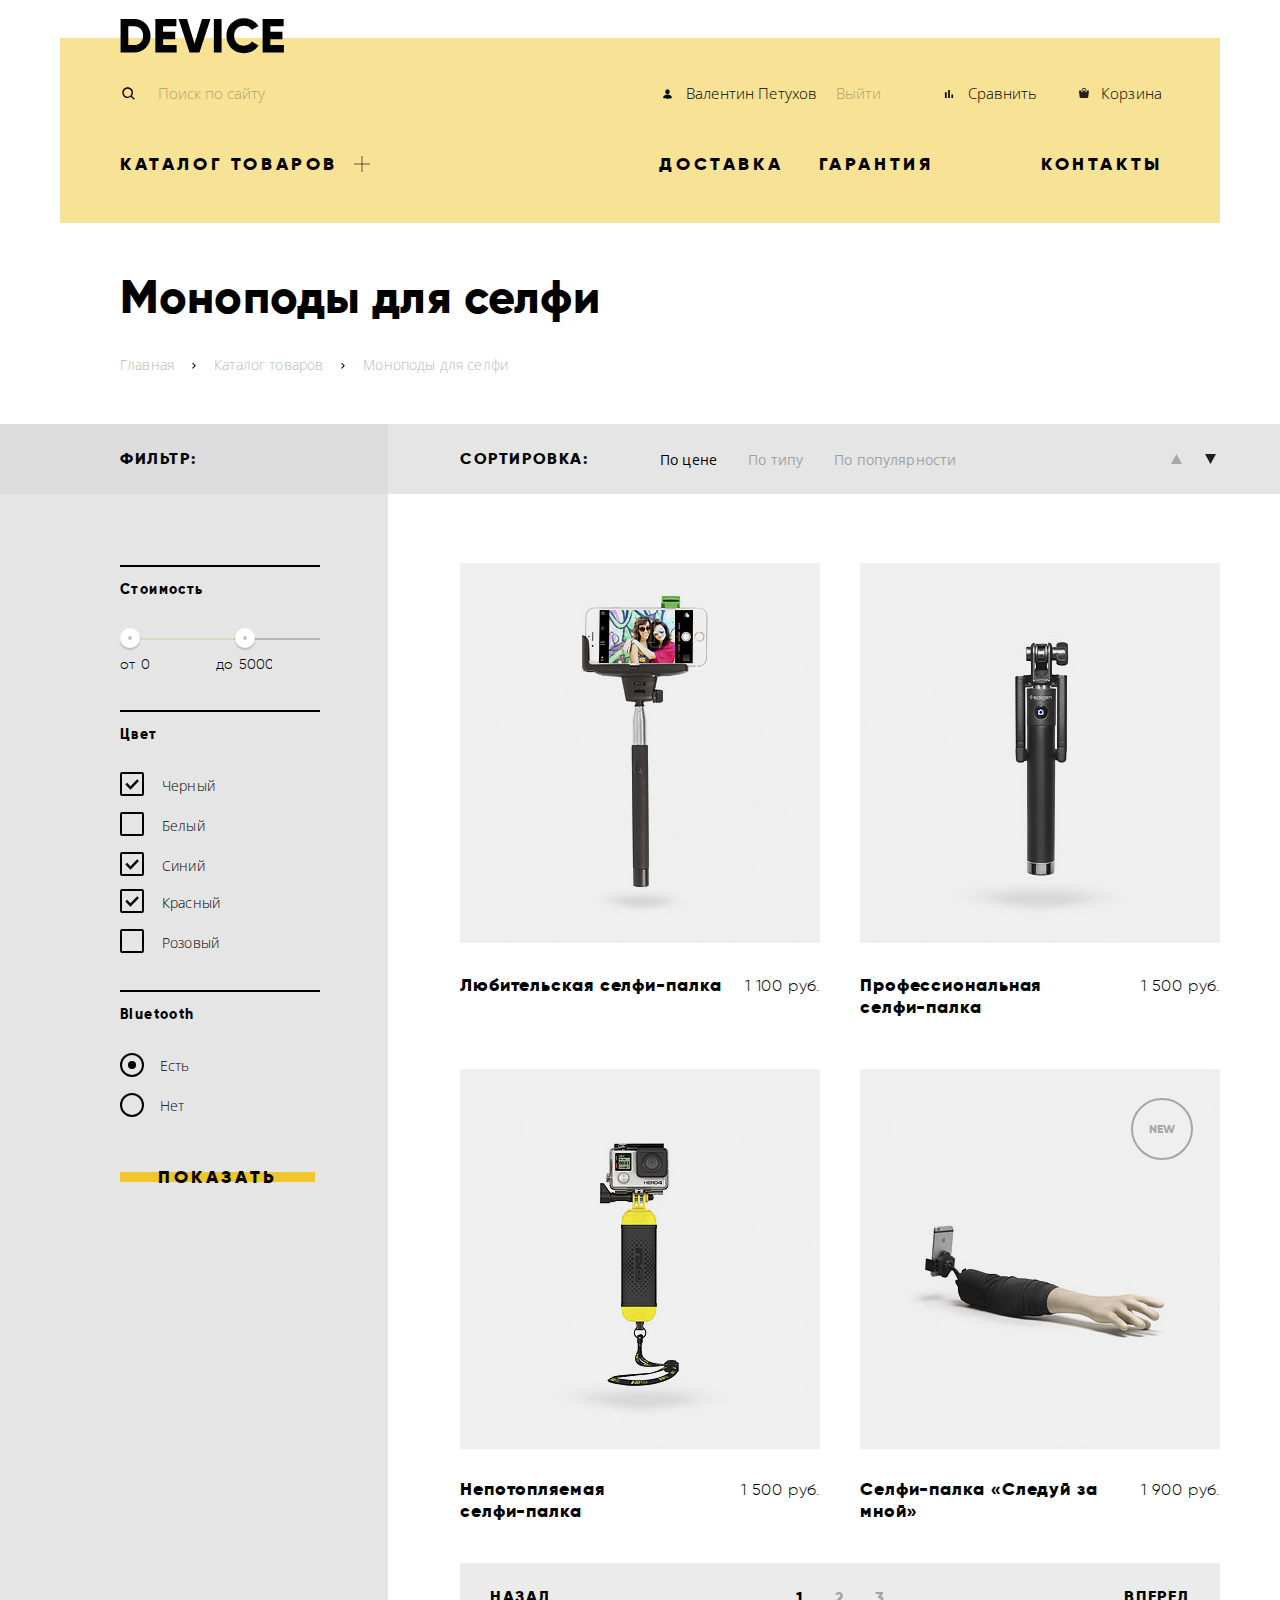
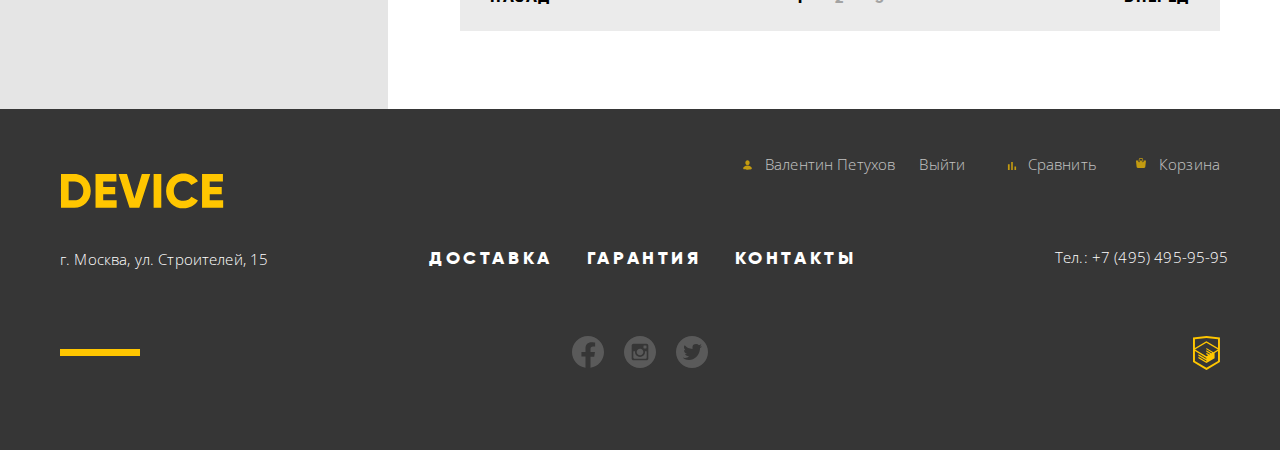
==== commit c0ab872a: "device - сдача проекта - исправления 20.03.2021" ====
--- a/catalog.html
+++ b/catalog.html
@@ -21,7 +21,7 @@
       <div class="container">
         <header class="main-header">
           <h1 class="visually-hidden">Интернет-магазин гаджетов "DEVICE"</h1>
-          <a href="index.html" class="main-header-logo">
+          <a href="index.html" class="main-header-logo" aria-label="Логотип DEVICE">
             <img class="main-header-logo__img" src="img/black-logo-device.svg" alt="Логотип DEVICE" width="164"
               height="36">
           </a>
@@ -262,7 +262,7 @@
               <fieldset class="filter__item">
                 <legend class="filter__item-title">Bluetooth</legend>
                 <ul class="filter__radio-list">
-                  <li class="filter__radio-item">
+                  <li class="filter__radio-item filter__radio-item--yes">
                     <input class="filter__radio-input  visually-hidden" id="filter-control-yes" type="radio"
                       name="bluetooth" value="yes" checked>
                     <label class="filter__radio-label" for="filter-control-yes">
@@ -278,7 +278,7 @@
                       Есть
                     </label>
                   </li>
-                  <li class="filter__radio-item">
+                  <li class="filter__radio-item filter__radio-item--no">
                     <input class="filter__radio-input  visually-hidden" id="filter-control-no" type="radio"
                       name="bluetooth" value="no">
                     <label class="filter__radio-label" for="filter-control-no">
@@ -386,8 +386,9 @@
         <div class="container">
           <div class="main-footer__logo-user-nav">
             <div class="main-footer__logo">
-              <a href="index.html" class="main-footer__logo-link"><img class="main-footer__logo-img"
-                  src="img/yellow-logo-device.svg" alt="Логотип DEVICE" width="164" height="36"></a>
+              <a href="index.html" class="main-footer__logo-link" aria-label="Логотип DEVICE"><img
+                  class="main-footer__logo-img" src="img/yellow-logo-device.svg" alt="Логотип DEVICE" width="164"
+                  height="36"></a>
             </div>
             <ul class="main-footer__user-list">
               <li class="main-footer__user-item  main-footer__user-item--login">
--- a/css/style.min.css
+++ b/css/style.min.css
@@ -1 +1 @@
-@font-face{font-weight:800;font-family:Gilroy;font-style:normal;src:url(../fonts/gilroyextrabold.woff2) format("woff2"),url(../fonts/gilroyextrabold.woff) format("woff")}@font-face{font-weight:300;font-family:Gilroy;font-style:normal;src:url(../fonts/gilroylight.woff2) format("woff2"),url(../fonts/gilroylight.woff) format("woff")}@-webkit-keyframes bounce{0%{-webkit-transform:translateY(-2000px) translate(-50%,-50%);transform:translateY(-2000px) translate(-50%,-50%)}70%{-webkit-transform:translateY(30px) translate(-50%,-50%);transform:translateY(30px) translate(-50%,-50%)}90%{-webkit-transform:translateY(-10px) translate(-50%,-50%);transform:translateY(-10px) translate(-50%,-50%)}100%{-webkit-transform:translateY(0) translate(-50%,-50%);transform:translateY(0) translate(-50%,-50%)}}@keyframes bounce{0%{-webkit-transform:translateY(-2000px) translate(-50%,-50%);transform:translateY(-2000px) translate(-50%,-50%)}70%{-webkit-transform:translateY(30px) translate(-50%,-50%);transform:translateY(30px) translate(-50%,-50%)}90%{-webkit-transform:translateY(-10px) translate(-50%,-50%);transform:translateY(-10px) translate(-50%,-50%)}100%{-webkit-transform:translateY(0) translate(-50%,-50%);transform:translateY(0) translate(-50%,-50%)}}@-webkit-keyframes shake{0%,100%{-webkit-transform:translate(-50%,-50%) translateX(0);transform:translate(-50%,-50%) translateX(0)}10%,30%,50%,70%,90%{-webkit-transform:translate(-50%,-50%) translateX(-10px);transform:translate(-50%,-50%) translateX(-10px)}20%,40%,60%,80%{-webkit-transform:translate(-50%,-50%) translateX(10px);transform:translate(-50%,-50%) translateX(10px)}}@keyframes shake{0%,100%{-webkit-transform:translate(-50%,-50%) translateX(0);transform:translate(-50%,-50%) translateX(0)}10%,30%,50%,70%,90%{-webkit-transform:translate(-50%,-50%) translateX(-10px);transform:translate(-50%,-50%) translateX(-10px)}20%,40%,60%,80%{-webkit-transform:translate(-50%,-50%) translateX(10px);transform:translate(-50%,-50%) translateX(10px)}}:root{--basic-black:#000000;--basic-white:#ffffff;--special-yellow:#f7e296;--special-yellow-dark:#f0c52e;--special-dark:#363636;--basic-grey:#e5e5e5;--dark-grey:#dcdcdc;--special-grey:#ebebeb;--unit-grey:#f2f2f2;--unit-grey-dark:#eaeaea;--unit-red:#f6dada;--unit-grey-light:#e6e6e6;--grey-disabled:#a6a6a6;--unit-yellow:#ffc600;--popup-shadow:rgba(0, 0, 0, 0.2);--popup-map-shadow:rgba(0, 0, 0, 0.2);--toggle-color:#c4c4c4;--bar-color:#91C92F;--toggle-boxshadow-color:rgba(0, 0, 0, 0.18);--transparent-white:rgba(255, 255, 255, 0.3);--transparent-btn-text:rgba(0, 0, 0, 0.3)}*{-webkit-box-sizing:border-box;box-sizing:border-box}.visually-hidden{position:absolute;width:1px;height:1px;margin:-1px;padding:0;overflow:hidden;border:0;clip:rect(0 0 0 0)}.page-body{font-weight:300;font-size:15px;line-height:20px;font-family:"Open Sans",Arial,sans-serif;color:var(--basic-black);letter-spacing:.01em;background-color:var(--basic-white)}.catalog{font-weight:300;font-size:15px;line-height:20px;font-family:"Open Sans",Arial,sans-serif;color:var(--basic-black);letter-spacing:.01em;background-color:var(--basic-white)}.grid-wrap{display:-ms-grid;display:grid;-ms-grid-rows:-webkit-min-content 1fr -webkit-min-content;-ms-grid-rows:min-content 1fr min-content;grid-template-rows:-webkit-min-content 1fr -webkit-min-content;grid-template-rows:min-content 1fr min-content}a{text-decoration:none}.container{width:1160px;margin:0 auto}.main-header{color:var(--basic-black);background-color:var(--special-yellow);background-image:-o-linear-gradient(top,var(--basic-white) 38px,var(--special-yellow) 38px);background-image:linear-gradient(to bottom,var(--basic-white) 38px,var(--special-yellow) 38px)}.main-header-logo{cursor:pointer;display:block;padding:18px 60px 15px}.main-header-logo:focus,.main-header-logo:hover{opacity:.6;-webkit-transition-property:all;-o-transition-property:all;transition-property:all;-webkit-transition-duration:.2s;-o-transition-duration:.2s;transition-duration:.2s;-webkit-transition-timing-function:linear;-o-transition-timing-function:linear;transition-timing-function:linear}.main-header-logo:active{opacity:.3}.main-header-logo__img{width:164px;height:36px;margin-bottom:10px}.user-nav{display:-webkit-box;display:-ms-flexbox;display:flex;-ms-flex-wrap:wrap;flex-wrap:wrap;-webkit-box-pack:justify;-ms-flex-pack:justify;justify-content:space-between;width:1160px;padding:0 60px;margin-bottom:50px}.user-nav__user-item--search{width:542px;-webkit-box-sizing:border-box;box-sizing:border-box}.user-nav__search{position:relative;padding-left:28px}.user-nav__search-label{position:absolute;top:3px;left:1px;width:20px;height:20px;background-image:url(../img/search.svg);background-repeat:no-repeat;cursor:pointer}.user-nav__search-label::before{content:"";position:absolute;bottom:-17px;left:0;display:none;width:400px;height:2px;background-color:var(--basic-black)}.user-nav__search-input{position:relative;width:320px;height:20px;margin-left:10px;padding:0;font-weight:300;font-size:15px;line-height:20px;font-family:"Open Sans",Arial,sans-serif;color:var(--basic-black);background-color:transparent;border:none;outline:0;cursor:pointer}.user-nav__search-input::-webkit-input-placeholder{color:var(--basic-black);opacity:.3}.user-nav__search-input::-moz-placeholder{color:var(--basic-black);opacity:.3}.user-nav__search-input:-ms-input-placeholder{color:var(--basic-black);opacity:.3}.user-nav__search-input::-ms-input-placeholder{color:var(--basic-black);opacity:.3}.user-nav__search-input::placeholder{color:var(--basic-black);opacity:.3}.user-nav__search-input:hover::-webkit-input-placeholder{color:var(--basic-black);opacity:.6}.user-nav__search-input:hover::-moz-placeholder{color:var(--basic-black);opacity:.6}.user-nav__search-input:hover:-ms-input-placeholder{color:var(--basic-black);opacity:.6}.user-nav__search-input:hover::-ms-input-placeholder{color:var(--basic-black);opacity:.6}.user-nav__search-input:hover::placeholder{color:var(--basic-black);opacity:.6}.user-nav__search-input:focus::-webkit-input-placeholder{font-size:0}.user-nav__search-input:focus::-moz-placeholder{font-size:0}.user-nav__search-input:focus:-ms-input-placeholder{font-size:0}.user-nav__search-input:focus::-ms-input-placeholder{font-size:0}.user-nav__search-input:focus::placeholder{font-size:0}.user-nav__search-input:focus~.user-nav__search-label::before{display:block}.user-nav__search-input:focus~.user-nav__search-btn{z-index:0;opacity:1}.user-nav__search-btn{position:absolute;top:-9px;left:330px;z-index:-1;width:85px;margin-top:auto;margin-bottom:auto;padding-top:14px;padding-bottom:14px;background:0 0;background-color:transparent;border:2px solid var(--basic-black);cursor:pointer;opacity:0;text-transform:uppercase}.user-nav__search-btn:hover{color:var(--basic-white);background-color:var(--basic-black);-webkit-transition:all .1s linear;-o-transition:all .1s linear;transition:all .1s linear}.user-nav__search-btn:focus{z-index:0;color:var(--basic-white);background-color:var(--basic-black);opacity:1;-webkit-transition:all .1s linear;-o-transition:all .1s linear;transition:all .1s linear}.user-nav__search-btn:active{color:var(--transparent-white)}.user-nav__search-btn:focus~.user-nav__search-label::before{display:block}.user-nav__user-link{position:relative;color:var(--basic-black)}.user-nav__user-link:hover{opacity:.6}.user-nav__user-link:hover::before{opacity:.6}.user-nav__user-link:active{opacity:.3}.user-nav__user-link:active::before{opacity:.3}.user-nav__user-link::before{content:"";position:absolute;width:13px;height:12px;background-repeat:no-repeat}.user-nav__user-item--login{width:282px;padding-left:24px;-webkit-box-sizing:border-box;box-sizing:border-box}.user-nav__user-item--compare{width:134px;padding-left:24px}.user-nav__user-item--cart{width:82px;padding-left:23px}.user-nav__user-link--login::before{bottom:4px;left:-28px;background-image:url(../img/black-user.svg)}.user-nav__user-link--profile::before{bottom:4px;left:-25px;background-image:url(../img/black-user.svg)}.user-nav__user-link--compare::before{bottom:4px;left:-26px;background-image:url(../img/black-compare.svg)}.user-nav__user-link--cart::before{bottom:3px;left:-22px;background-image:url(../img/black-cart.svg)}.user-nav__user-link--logout{margin-left:15px;color:var(--basic-black);opacity:.3}.user-nav__user-link--logout:hover{color:var(--basic-black);opacity:.6}.user-nav__user-link--logout:active{color:var(--basic-black);opacity:.1}.main-nav{padding:0 60px 12px}.main-nav__list{list-style:none;margin:0;padding:0;display:-webkit-box;display:-ms-flexbox;display:flex;-webkit-box-pack:justify;-ms-flex-pack:justify;justify-content:space-between;-ms-flex-wrap:wrap;flex-wrap:wrap}.main-nav__link{font-weight:800;font-size:18px;line-height:22px;font-family:Gilroy,Arial,sans-serif;color:var(--basic-black);text-transform:uppercase;letter-spacing:.2em;cursor:pointer}.main-nav__link:hover{opacity:.6}.main-nav__link:active{opacity:.3}.main-nav__item--catalog{width:539px}.main-nav__item--delivery{width:159px}.main-nav__item--warranty{width:222px}.main-nav__item--contacts{width:119px}.main-nav__link--catalog{position:relative}.main-nav__link--catalog::before{content:"";position:absolute;right:-32px;bottom:10px;width:16px;height:2px;background-color:var(--basic-black);opacity:.3}.main-nav__link--catalog::after{content:"";position:absolute;right:-25px;bottom:3px;width:2px;height:16px;background-color:var(--basic-black);opacity:.3}.main-nav__item--catalog{position:relative}.main-nav__link--catalog{position:relative}.main-nav__sub-wrap{position:absolute;top:22px;left:-60px;display:none;width:1160px;background-color:var(--special-yellow);z-index:5}.main-nav__sub-wrap:hover{display:block}.main-nav__link--catalog:hover+.main-nav__sub-wrap{display:block}.main-nav__sub-list{list-style:none;margin:0;padding:0;display:-webkit-box;display:-ms-flexbox;display:flex;-webkit-box-pack:start;-ms-flex-pack:start;justify-content:start;padding-left:60px;padding-top:36px}.main-nav__sub-column{padding-bottom:26px}.main-nav__sub-column:nth-child(1){width:241px}.main-nav__sub-column:nth-child(2){width:178px}.main-nav__sub-column:nth-child(3){width:185px}.main-nav__sub-link{color:var(--basic-black);font-weight:300;font-size:15px;line-height:20px;display:block;padding-bottom:15px}.main-nav__sub-link:hover{opacity:.6}.main-nav__sub-link:active{opacity:.3}.promo-slider{position:relative;background-image:-o-linear-gradient(top,var(--special-yellow) 152px,var(--basic-white) 152px);background-image:linear-gradient(to bottom,var(--special-yellow) 152px,var(--basic-white) 152px);padding-bottom:18px}.promo-slider__controls{position:absolute;right:73px;top:372px;z-index:1;display:-webkit-box;display:-ms-flexbox;display:flex;-webkit-box-pack:justify;-ms-flex-pack:justify;justify-content:space-between;width:87px}.promo-slider__control{position:relative;display:block;width:26px}.promo-slider__control::before{content:"";position:absolute;display:block;top:-9px;left:-1px;width:10px;height:10px;border:1px solid var(--basic-black);border-radius:50%;cursor:pointer}.promo-slider__control::after{content:"";position:absolute;top:-6px;left:2px;display:none;-webkit-box-sizing:border-box;box-sizing:border-box;width:6px;height:6px;border:1px solid var(--basic-black);border-radius:50%}.promo-slider__input[id=promo-control-1]:checked~.promo-slider__controls label[for=promo-control-1]::after,.promo-slider__input[id=promo-control-2]:checked~.promo-slider__controls label[for=promo-control-2]::after,.promo-slider__input[id=promo-control-3]:checked~.promo-slider__controls label[for=promo-control-3]::after{display:block}.promo-slider__item{display:-webkit-box;display:-ms-flexbox;display:flex;-webkit-box-pack:justify;-ms-flex-pack:justify;justify-content:space-between}.promo-slider__item--01,.promo-slider__item--02,.promo-slider__item--03{display:none}.promo-slider__item--active{display:-webkit-box;display:-ms-flexbox;display:flex}.promo-slider__img-wrap{width:600px}.promo-slider__img-wrap--01{padding-left:89px;padding-top:23px}.promo-slider__img-wrap--02{padding-left:116px;padding-top:49px}.promo-slider__img-wrap--03{padding-left:30px;padding-top:105px}.promo-slider__img--01{width:384px;height:486px}.promo-slider__descr-wrap{position:relative;width:560px;padding-top:110px}.promo-slider__descr-wrap::before{position:absolute;content:"";width:100px;height:7px;top:56px;left:0;background-color:var(--basic-white)}.promo-slider__descr-num--01{position:absolute;font-family:Gilroy,Arial,sans-serif;font-weight:800;font-size:179px;line-height:219px;text-transform:uppercase;color:var(--basic-white);top:5px;left:332px;z-index:1}.promo-slider__descr-num--02{position:absolute;font-family:Gilroy,Arial,sans-serif;font-weight:800;font-size:179px;line-height:219px;text-transform:uppercase;color:var(--basic-white);top:5px;left:300px;z-index:1}.promo-slider__descr-num--03{position:absolute;font-family:Gilroy,Arial,sans-serif;font-weight:800;font-size:179px;line-height:219px;text-transform:uppercase;color:var(--basic-white);top:5px;left:300px;z-index:1}.promo-slider__descr-title{position:relative;margin-top:5px;margin-bottom:27px;font-family:Gilroy,Arial,sans-serif;font-style:normal;font-weight:800;font-size:47px;line-height:58px;color:var(--basic-black);z-index:3}.promo-slider__descr-text{font-family:"Open Sans",Arial,sans-serif;font-weight:300;font-size:15px;line-height:20px;letter-spacing:.05px;color:var(--basic-black);margin-top:0;margin-bottom:51px}.promo-slider__descr-text--03{letter-spacing:0}.btn-more{position:relative;z-index:1;display:inline-block;vertical-align:baseline;padding:9px 45px;font-weight:800;font-size:18px;line-height:22px;font-family:Gilroy,Arial,sans-serif;text-align:center;color:var(--basic-black);text-transform:uppercase;letter-spacing:.2em;background:0 0;border:none;cursor:pointer;margin-bottom:50px}.btn-more:active{color:var(--transparent-btn-text)}.btn-more::before{content:"";position:absolute;top:15px;left:0;z-index:-1;width:220px;height:10px;background-color:var(--special-yellow-dark)}.btn-more:focus::before,.btn-more:hover::before{top:0;height:42px;margin:0;-webkit-transition:all .3s linear;-o-transition:all .3s linear;transition:all .3s linear}.btn-more:active::before{top:0;height:42px;margin:0;-webkit-transition:all .3s linear;-o-transition:all .3s linear;transition:all .3s linear}.promo-slider__advantages-list--01{list-style:none;margin:0;padding:0;display:-webkit-box;display:-ms-flexbox;display:flex;width:460px}.promo-slider__advantages-list--01 .promo-slider__advantages-col:first-child{margin-right:60px}.promo-slider__advantages-list--01 .promo-slider__advantages-col:nth-child(2){margin-right:62px}.promo-slider__advantages-list--02 .promo-slider__advantages-title{width:200px}.promo-slider__advantages-title{font-family:Gilroy,Arial,sans-serif;font-weight:300;font-size:36px;line-height:42px;color:var(--basic-black);margin:0 0 12px 0;letter-spacing:3.7px}.promo-slider__advantages-descr{font-family:Gilroy,Arial,sans-serif;font-weight:300;font-size:13px;line-height:15px;letter-spacing:.1em;color:var(--basic-black)}.promo-slider__advantages-list--02{list-style:none;margin:0;padding:0;display:-webkit-box;display:-ms-flexbox;display:flex;-ms-flex-wrap:wrap;flex-wrap:wrap;-webkit-box-pack:justify;-ms-flex-pack:justify;justify-content:space-between;display:block;width:176px}.promo-slider__advantages-list--02 .promo-slider__advantages-col{width:176px;display:inline-block;vertical-align:baseline}.promo-slider__advantages-list--03{list-style:none;margin:0;padding:0;display:-webkit-box;display:-ms-flexbox;display:flex;-ms-flex-wrap:wrap;flex-wrap:wrap;width:340px}.promo-slider__advantages-list--03 .promo-slider__advantages-col{display:inline-block;vertical-align:baseline}.promo-slider__advantages-list--03 .promo-slider__advantages-col:first-child{margin-right:62px}.main-goods{padding-top:97px;padding-bottom:65px}.main-goods__list{list-style:none;margin:0;padding:0;display:-webkit-box;display:-ms-flexbox;display:flex;-webkit-box-pack:justify;-ms-flex-pack:justify;justify-content:space-between}.main-goods__item{width:160px}.main-goods__item-wrap{-webkit-box-sizing:border-box;box-sizing:border-box;width:160px;height:160px;background-color:var(--special-yellow);margin-bottom:38px;display:-webkit-box;display:-ms-flexbox;display:flex;-webkit-box-pack:center;-ms-flex-pack:center;justify-content:center;-webkit-box-align:center;-ms-flex-align:center;align-items:center}.main-goods__item-wrap--vr img{width:97px;height:55px}.main-goods__item-wrap--selfie+p{width:100px}.main-goods__item-wrap--selfie img{width:86px;height:117px;margin-top:10px}.main-goods__item-wrap--cam img{width:71px;height:87px}.main-goods__item-wrap--fit img{width:107px;height:65px}.main-goods__item-wrap--watch img{width:56px;height:98px}.main-goods__item-wrap--copter img{width:132px;height:69px}.main-goods__item-link:focus .main-goods__item-wrap,.main-goods__item-link:hover .main-goods__item-wrap{background-color:var(--special-yellow-dark);-webkit-transition:all .2s linear;-o-transition:all .2s linear;transition:all .2s linear}.main-goods__item-link:active .main-goods__item-img,.main-goods__item-link:active .main-goods__item-name{opacity:.3}.main-goods__item-name{margin:0;padding:0;display:inline-block;vertical-align:baseline;width:160px;font-family:Gilroy,Arial,sans-serif;font-style:normal;font-weight:800;font-size:18px;line-height:22px;letter-spacing:0;color:var(--basic-black)}.main-goods__item-name:active{opacity:.3}.services-accordion{position:relative;background-image:-o-linear-gradient(top,var(--basic-white) 122px,var(--basic-grey) 122px);background-image:linear-gradient(to bottom,var(--basic-white) 122px,var(--basic-grey) 122px);padding-bottom:123px}.services-accordion-wrap{display:-webkit-box;display:-ms-flexbox;display:flex;-webkit-box-pack:justify;-ms-flex-pack:justify;justify-content:space-between}.services-accordion__controls-wrap{width:276px;padding-top:100px}.services-accordion__control{position:relative;z-index:1;display:block;width:160px;height:22px;padding-top:7px;padding-bottom:7px;font-family:Gilroy,Arial,sans-serif;font-weight:800;font-size:18px;line-height:25px;letter-spacing:.2em;text-transform:uppercase;color:var(--basic-black);cursor:pointer;margin-bottom:40px;text-align:center}.services-accordion__control::before{content:"";position:absolute;top:14px;left:0;z-index:-1;width:160px;height:8px;background-color:var(--special-yellow-dark)}.services-accordion__control::after{content:"";position:absolute;top:0;left:100%;z-index:-1;width:0;height:40px;background-color:var(--basic-black)}.services-accordion__control:hover::before{top:0;height:40px;margin:0;-webkit-transition:all .3s linear;-o-transition:all .3s linear;transition:all .3s linear}.services-accordion__input[id=services-control-1]:checked~.services-accordion__controls label[for=services-control-1],.services-accordion__input[id=services-control-2]:checked~.services-accordion__controls label[for=services-control-2],.services-accordion__input[id=services-control-3]:checked~.services-accordion__controls label[for=services-control-3]{color:var(--special-yellow)}.services-accordion__input[id=services-control-1]:checked~.services-accordion__controls label[for=services-control-1]::before,.services-accordion__input[id=services-control-2]:checked~.services-accordion__controls label[for=services-control-2]::before,.services-accordion__input[id=services-control-3]:checked~.services-accordion__controls label[for=services-control-3]::before{background-color:var(--basic-black);height:40px;width:277px;top:0;left:0}.services-accordion__item{position:relative;width:856px;display:none;padding-top:92px;padding-left:95px}.services-accordion__item--active{display:block}.services-accordion__item-title{font-family:Gilroy,Arial,sans-serif;font-weight:800;font-size:47px;line-height:58px;letter-spacing:.2em;color:var(--basic-black);margin:0 0 41px 0}.services-accordion__item-text{font-family:"Opan Sans",Arial,sans-serif;font-weight:300;font-size:15px;line-height:30px;letter-spacing:1.6px;margin:0}.services-accordion__item::before{position:absolute;content:"";width:7px;height:320px;top:21px;left:-27px;background-color:var(--basic-black)}.services-accordion__item--delivery::after{position:absolute;content:"";display:block;width:136px;height:164px;background-image:url(../img/delivery.svg);background-repeat:no-repeat;top:92px;left:719px}.services-accordion__item--warranty::after{position:absolute;content:"";display:block;width:170px;height:188px;background-image:url(../img/warranty.svg);background-repeat:no-repeat;top:80px;left:723px}.services-accordion__item--credit::after{position:absolute;content:"";display:block;width:156px;height:188px;background-image:url(../img/credit.svg);background-repeat:no-repeat;top:71px;left:694px}.main-brands{padding-top:90px;padding-bottom:90px}.main-brands__list{display:-webkit-box;display:-ms-flexbox;display:flex;-webkit-box-pack:justify;-ms-flex-pack:justify;justify-content:space-between;list-style:none;margin:0;padding:0}.main-brands__link{display:block;font-size:0;width:260px;height:100px;opacity:.2}.main-brands__link:focus,.main-brands__link:hover{opacity:1;-webkit-transition:all .3s linear;-o-transition:all .3s linear;transition:all .3s linear}.main-brands__link--dji{background-color:var(--basic-grey);background-image:url(../img/main-brands-dji-gray.png)}.main-brands__link--dji:focus,.main-brands__link--dji:hover{background-image:url(../img/main-brands-dji.png)}.main-brands__link--spg{background-color:var(--basic-grey);background-image:url(../img/main-brands-spg-gray.png)}.main-brands__link--spg:focus,.main-brands__link--spg:hover{background-image:url(../img/main-brands-spg.png)}.main-brands__link--gopro{background-color:var(--basic-grey);background-image:url(../img/main-brands-gopro-gray.png)}.main-brands__link--gopro:focus,.main-brands__link--gopro:hover{background-image:url(../img/main-brands-gopro.png)}.main-brands__link--vive{background-color:var(--basic-grey);background-image:url(../img/main-brands-vive-gray.png)}.main-brands__link--vive:focus,.main-brands__link--vive:hover{background-image:url(../img/main-brands-vive.png)}.main-info-wrap{display:-webkit-box;display:-ms-flexbox;display:flex;-webkit-box-pack:justify;-ms-flex-pack:justify;justify-content:space-between;padding-bottom:77px}.main-info{position:relative;width:600px;padding-top:56px}.main-info::before{position:absolute;content:"";width:80px;height:7px;background-color:var(--basic-black);top:0;left:0}.main-contacts{position:relative;width:560px;padding-top:56px}.main-contacts::before{position:absolute;content:"";width:80px;height:7px;background-color:var(--basic-black);top:0;left:0}.main-info__title{font-family:Gilroy,Arial,sans-serif;font-style:normal;font-weight:800;font-size:47px;line-height:58px;letter-spacing:.2em;color:var(--basic-black);margin-top:0;margin-bottom:40px}.main-info__descr-text{font-family:"Open Sans",Arial,sans-serif;font-style:normal;font-style:normal;font-weight:300;font-size:15px;line-height:28px;color:var(--basic-black)}.main-info__descr-text:first-child{margin-bottom:40px}.main-info__descr-text:last-child{margin-bottom:60px}.main-info__delivery-list{list-style:none;margin:0 0 70px 0;padding:0 0 0 19px}.main-info__delivery-item{position:relative;font-family:Gilroy,Arial,sans-serif;font-style:normal;font-weight:800;font-size:16px;line-height:28px;color:var(--basic-black);padding-left:14px;margin-bottom:15px}.main-info__delivery-item::before{content:"";position:absolute;top:10px;left:-18px;width:8px;height:8px;border:2px solid var(--unit-grey-light);border-radius:50%;-webkit-box-sizing:border-box;box-sizing:border-box}.main-contacts__title{font-family:Gilroy,Arial,sans-serif;font-style:normal;font-weight:800;font-size:47px;line-height:58px;letter-spacing:.2em;color:var(--basic-black);margin-top:0;margin-bottom:40px}.main-contacts__text{font-family:"Open Sans",Arial,sans-serif;font-style:normal;font-weight:300;font-size:15px;line-height:28px;color:var(--basic-black);margin-bottom:40px;letter-spacing:0}.main-contacts__map{display:block;margin-bottom:75px;width:560px;height:222px}.main-contacts__map-img{background-color:var(--basic-white)}.btn-about{position:relative;z-index:1;display:inline-block;vertical-align:baseline;padding:8px 25px;font-weight:800;font-size:18px;line-height:24px;font-family:Gilroy,Arial,sans-serif;font-style:normal;text-align:center;color:var(--basic-black);text-transform:uppercase;letter-spacing:.2em;background:0 0;border:none;cursor:pointer}.btn-about:active{color:var(--transparent-btn-text)}.btn-about::before{content:"";position:absolute;top:39%;left:0;z-index:-1;width:260px;height:10px;background-color:var(--special-yellow-dark)}.btn-about:focus::before,.btn-about:hover::before{top:0;height:42px;margin:0;-webkit-transition:all .3s linear;-o-transition:all .3s linear;transition:all .3s linear}.btn-about:active::before{top:0;height:42px;margin:0;-webkit-transition:all .3s linear;-o-transition:all .3s linear;transition:all .3s linear}.btn-write-us{position:relative;z-index:1;display:inline-block;vertical-align:baseline;padding:9px 40px;font-weight:800;font-size:18px;line-height:24px;font-family:Gilroy,Arial,sans-serif;text-align:center;color:var(--basic-black);text-transform:uppercase;letter-spacing:.2em;background-color:none;border:none;cursor:pointer}.btn-write-us:active{color:var(--transparent-btn-text)}.btn-write-us::before{content:"";position:absolute;top:39%;left:0;z-index:-1;width:261px;height:10px;background-color:var(--special-yellow-dark)}.btn-write-us:focus::before,.btn-write-us:hover::before{top:0;height:42px;margin:0;-webkit-transition:all .3s linear;-o-transition:all .3s linear;transition:all .3s linear}.btn-write-us:active::before{top:0;height:42px;margin:0;-webkit-transition:all .3s linear;-o-transition:all .3s linear;transition:all .3s linear}.main-footer{background-color:var(--special-dark);padding-top:45px;padding-bottom:76px}.main-footer__logo-user-nav{display:-webkit-box;display:-ms-flexbox;display:flex;-ms-flex-wrap:wrap;flex-wrap:wrap;-webkit-box-pack:justify;-ms-flex-pack:justify;justify-content:space-between;margin-bottom:34px}.main-footer__logo{width:163px}.main-footer__logo{padding-top:19px}.main-footer__logo-link{cursor:pointer}.main-footer__logo-img{width:164px;height:36px}.main-footer__logo:hover{opacity:.6;-webkit-transition:all .2s linear;-o-transition:all .2s linear;transition:all .2s linear}.main-footer__logo a:active{opacity:.3}.main-footer__user-list{display:-webkit-box;display:-ms-flexbox;display:flex;width:500px;list-style:none;margin:0;padding:0}.main-footer__user-item--login{width:280px;display:-webkit-box;display:-ms-flexbox;display:flex}.main-footer__user-link--login{margin-left:200px}.main-footer__user-link--profile{margin-left:45px}.main-footer__user-link--logout{margin-left:24px}.main-footer__user-item--compare{width:-webkit-max-content;width:-moz-max-content;width:max-content;margin-left:28px}.main-footer__user-item--cart{width:-webkit-max-content;width:-moz-max-content;width:max-content;margin-left:62px}.main-footer__user-link{position:relative;color:var(--basic-white);opacity:.7;font-family:"Open Sans",Arial,sans-serif;font-style:normal;font-weight:300;font-size:15px;line-height:20px}.main-footer__user-link:hover{color:var(--basic-white);opacity:1}.main-footer__user-link:active{color:var(--basic-white);opacity:.3}.main-footer__user-link:hover::before{opacity:.6}.main-footer__user-link:active::before{opacity:.3}.main-footer__user-link--login::before{position:absolute;content:"";width:13px;height:14px;top:4px;left:-23px;background-image:url(../img/yellow-user.svg);background-repeat:no-repeat}.main-footer__user-link--profile::before{position:absolute;content:"";width:13px;height:14px;top:6px;left:-22px;background-image:url(../img/yellow-user.svg);background-repeat:no-repeat}.main-footer__user-link--compare::before{position:absolute;content:"";width:13px;height:14px;top:5px;left:-23px;background-image:url(../img/yellow-compare.svg);background-repeat:no-repeat}.main-footer__user-link--cart::before{position:absolute;content:"";width:13px;height:14px;top:4px;left:-23px;background-image:url(../img/yellow-cart.svg);background-repeat:no-repeat}.main-footer__address-services-tel{display:-webkit-box;display:-ms-flexbox;display:flex;-ms-flex-wrap:wrap;flex-wrap:wrap;margin-bottom:67px;width:1180px}.main-footer__address{font-family:"Open Sans",Arial,sans-serif;font-style:normal;font-weight:300;font-size:15px;line-height:20px;color:var(--basic-white);width:230px;display:-webkit-box;display:-ms-flexbox;display:flex;-webkit-box-align:end;-ms-flex-align:end;align-items:flex-end}.main-footer__services{width:500px;display:-webkit-box;display:-ms-flexbox;display:flex;-ms-flex-wrap:wrap;flex-wrap:wrap;margin-left:96px;margin-right:50px}.main-footer__services-link{font-family:Gilroy,Arial,sans-serif;font-style:normal;font-weight:800;font-size:18px;line-height:22px;letter-spacing:.2em;text-transform:uppercase;color:var(--basic-white)}.main-footer__services-link:first-child{margin-left:43px;margin-right:17px}.main-footer__services-link:nth-child(2){margin-left:17px;margin-right:17px}.main-footer__services-link:last-child{margin-left:16px;margin-right:17px}.main-footer__copyright a:focus,.main-footer__copyright a:hover,.main-footer__phone a:focus,.main-footer__phone a:hover,.main-footer__services-link:focus,.main-footer__services-link:hover{opacity:.6;-webkit-transition:all .2s linear;-o-transition:all .2s linear;transition:all .2s linear}.main-footer__copyright a:active,.main-footer__phone a:active,.main-footer__services-link:active{opacity:.3}.main-footer__phone{font-family:"Open Sans",Arial,sans-serif;font-style:normal;font-weight:300;font-size:15px;line-height:20px;color:var(--basic-white);display:inline-block;vertical-align:text-bottom;width:-webkit-max-content;width:-moz-max-content;width:max-content;padding-left:10px;margin-left:111px}.main-footer__social-copyright{display:-webkit-box;display:-ms-flexbox;display:flex;-webkit-box-pack:justify;-ms-flex-pack:justify;justify-content:space-between;position:relative}.main-footer__social-copyright::before{position:absolute;content:"";width:80px;height:7px;background-color:var(--unit-yellow);top:13px;left:0}.main-footer__social-list{list-style:none;margin:0;padding:0;display:-webkit-box;display:-ms-flexbox;display:flex;-ms-flex-wrap:wrap;flex-wrap:wrap;-webkit-box-pack:justify;-ms-flex-pack:justify;justify-content:space-between;width:648px;padding-left:512px}.main-footer__social-link svg{opacity:.6}.main-footer__social-link:focus svg,.main-footer__social-link:hover svg{opacity:1;-webkit-transition:all .2s linear;-o-transition:all .2s linear;transition:all .2s linear}.main-footer__social-link:active svg{opacity:.3}.main-footer__social-link span{font-size:0}.main-footer__copyright{text-align:right}.main-footer__copyright svg{opacity:1;cursor:pointer}.main-footer__copyright svg:focus,.main-footer__copyright svg:hover{opacity:.6;-webkit-transition:all .2s linear;-o-transition:all .2s linear;transition:all .2s linear}.main-footer__copyright svg:active{opacity:.3;-webkit-transition:all .2s linear;-o-transition:all .2s linear;transition:all .2s linear}.main-footer__copyright span{font-size:0}.popup-write-us{display:none;position:fixed;top:50%;left:50%;-webkit-transform:translate(-50%,-50%);-ms-transform:translate(-50%,-50%);transform:translate(-50%,-50%);z-index:10;width:960px;height:550px;background-color:var(--basic-white);-webkit-box-shadow:0 10px 20px var(--popup-shadow);box-shadow:0 10px 20px var(--popup-shadow)}.popup-write-us--active{display:block;-webkit-animation-name:bounce;animation-name:bounce;-webkit-animation-duration:.6s;animation-duration:.6s}.popup-write-us--error{-webkit-animation-name:shake;animation-name:shake;-webkit-animation-duration:.6s;animation-duration:.6s}.popup-write-us__wrap{position:relative;padding:93px 100px 76px}.popup-form{display:-webkit-box;display:-ms-flexbox;display:flex;-webkit-box-pack:justify;-ms-flex-pack:justify;justify-content:space-between;-ms-flex-wrap:wrap;flex-wrap:wrap}.popup-input-wrap__label{display:block;margin-bottom:10px}.popup-input-wrap--message{margin-top:32px}.popup-input-wrap__input{width:360px}.popup-write-us__close{position:absolute;top:-480px;left:781px}.popup-input-wrap__label{font-family:Gilroy,Arial,sans-serif;font-style:normal;font-weight:800;font-size:18px;line-height:22px;color:var(--basic-black)}.popup-input-wrap__input{padding:16px 19px;font-family:"Open Sans",Arial,sans-serif;font-weight:400;font-size:14px;line-height:19px;color:rgba(0,0,0,.4);background-color:var(--unit-grey);border:none;outline:0}.popup-input-wrap__textarea{width:760px;min-height:156px;padding:14px 19px;font-family:"Open Sans",Arial,sans-serif;font-weight:400;font-size:14px;line-height:19px;color:rgba(0,0,0,.4);background-color:var(--unit-grey);border:none;resize:none;outline:0;margin-bottom:54px}.popup-write-us input:hover,.popup-write-us textarea:hover{background-color:var(--unit-grey-dark)}.popup-write-us input:focus,.popup-write-us textarea:focus{background-color:var(--basic-white);border:3px solid var(--special-yellow)}.popup-write-us input:invalid{background-color:var(--unit-red)}.btn-popup{position:relative;z-index:1;display:inline-block;vertical-align:baseline;padding:9px 43px;font-weight:800;font-size:18px;line-height:24px;font-family:Gilroy,Arial,sans-serif;text-align:center;color:var(--basic-black);text-transform:uppercase;letter-spacing:.2em;background:0 0;border:none;cursor:pointer}.btn-popup:active{color:var(--basic-black);opacity:.3}.btn-popup::before{content:"";position:absolute;top:39%;left:0;z-index:-1;width:223px;height:10px;background-color:var(--special-yellow-dark)}.btn-popup:focus::before,.btn-popup:hover::before{top:0;height:42px;margin:0;-webkit-transition:all .3s linear;-o-transition:all .3s linear;transition:all .3s linear}.btn-popup:active::before{top:0;height:42px;margin:0;color:var(--basic-black);opacity:.3;-webkit-transition:all .3s linear;-o-transition:all .3s linear;transition:all .3s linear}.popup-map__close,.popup-write-us__close{position:relative;width:55px;height:55px;background-color:var(--special-yellow-dark);border:none;border-radius:50%;cursor:pointer;opacity:.5}.popup-map__close::before,.popup-write-us__close::before{content:"";position:absolute;top:50%;left:50%;width:2px;height:30px;background-color:var(--basic-white);-webkit-transform:translate(-50%,-50%) rotate(45deg);-ms-transform:translate(-50%,-50%) rotate(45deg);transform:translate(-50%,-50%) rotate(45deg)}.popup-map__close::after,.popup-write-us__close::after{content:"";position:absolute;top:50%;left:50%;width:2px;height:30px;background-color:var(--basic-white);-webkit-transform:translate(-50%,-50%) rotate(135deg);-ms-transform:translate(-50%,-50%) rotate(135deg);transform:translate(-50%,-50%) rotate(135deg)}.popup-map__close:hover,.popup-write-us__close:hover{opacity:1;-webkit-transition:all .2s linear;-o-transition:all .2s linear;transition:all .2s linear}.popup-map__close:active,.popup-write-us__close:active{opacity:.3}.popup-map{position:fixed;top:50%;left:50%;-webkit-transform:translate(-50%,-50%);-ms-transform:translate(-50%,-50%);transform:translate(-50%,-50%);z-index:10;display:none;width:994px;height:593px;background-color:var(--basic-white);-webkit-box-shadow:0 10px 20px var(--popup-map-shadow);box-shadow:0 10px 20px var(--popup-map-shadow)}.popup-map--active{display:block}.popup-map__iframe{border:0}.popup-map__close{position:absolute;top:42px;left:916px}.page-content__title-wrap{background-image:-o-linear-gradient(top,var(--special-yellow) 36px,var(--basic-white) 36px);background-image:linear-gradient(to bottom,var(--special-yellow) 36px,var(--basic-white) 36px);padding-top:81px;padding-bottom:50px;padding-left:60px}.page-content__title{font-family:Gilroy,Arial,sans-serif;font-style:normal;font-weight:800;font-size:47px;line-height:58px;color:var(--basic-black);margin:0 0 29px 0}.breadcrumbs__list{display:-webkit-box;display:-ms-flexbox;display:flex;list-style:none;margin:0;padding:0}.breadcrumbs__item{font-family:"Open Sans",Arial,sans-serif;font-weight:300;font-size:14px;line-height:19px;position:relative;padding-right:40px}.breadcrumbs__item::before{position:absolute;content:"";top:7px;right:17px;width:5px;height:8px;background-image:url(../img/breadcrumbs-arrow.svg);background-repeat:no-repeat}.breadcrumbs__item:last-child::before{display:none}.breadcrumbs__item-link{color:var(--basic-black);opacity:.3}.breadcrumbs__item-link:hover{opacity:.6}.breadcrumbs__item-link:active{opacity:.1}.page-content-top{display:-ms-grid;display:grid;-ms-grid-columns:1fr 328px 832px 1fr;grid-template-columns:1fr 328px 832px 1fr}.page-content-top::before{content:"";width:100%;height:100%;background-color:var(--dark-grey)}.sidebar-top{position:relative;width:100%;background-color:var(--dark-grey);padding:25px 60px}.goods-top{width:100%;background-color:var(--basic-grey)}.page-content-top::after{content:"";width:100%;height:100%;background-color:var(--basic-grey)}.sidebar-title{font-family:Gilroy,Arial,sans-serif;font-weight:800;font-size:16px;line-height:20px;letter-spacing:.1em;text-transform:uppercase;color:var(--basic-black);background-color:var(--dark-grey);display:block;position:relative;margin:0}.goods-sort{display:-webkit-box;display:-ms-flexbox;display:flex;-webkit-box-pack:justify;-ms-flex-pack:justify;justify-content:space-between;background-color:var(--basic-grey);position:relative;padding-top:20px;padding-bottom:20px;padding-left:72px}.goods-sort__title{font-family:Gilroy,Arial,sans-serif;font-weight:800;font-size:16px;line-height:20px;letter-spacing:.1em;text-transform:uppercase;color:var(--basic-black);padding:0;margin:0;width:200px;display:-webkit-box;display:-ms-flexbox;display:flex;-webkit-box-align:center;-ms-flex-align:center;align-items:center}.goods-sort__list{list-style:none;margin:0;padding:0;display:-webkit-box;display:-ms-flexbox;display:flex;-ms-flex-wrap:wrap;flex-wrap:wrap;-webkit-box-pack:start;-ms-flex-pack:start;justify-content:flex-start;width:511px}.goods-sort__list-item{margin:0;padding:0;margin-right:31px;display:-webkit-box;display:-ms-flexbox;display:flex;-webkit-box-align:center;-ms-flex-align:center;align-items:center}.goods-sort__list-link{font-family:"Open Sans",Arial,sans-serif;font-weight:400;font-size:14px;line-height:19px;color:var(--basic-black);opacity:.3;margin:0;padding:0;-webkit-box-align:start;-ms-flex-align:start;align-items:flex-start}.goods-sort__list-link--active{opacity:1}.goods-sort__list-link:hover{opacity:.6}.goods-sort__list-link:active{opacity:1}.goods-sort__arrow-list{list-style:none;margin:0;padding:4px 4px 0 0;display:-webkit-box;display:-ms-flexbox;display:flex;-webkit-box-pack:justify;-ms-flex-pack:justify;justify-content:space-between;width:49px}.goods-sort__arrow-link{width:11px;height:10px;opacity:.3}.goods-sort__arrow-link.goods-sort__arrow-link--active{opacity:1}.goods-sort__arrow-link:hover{opacity:.6}.goods-sort__item--active .goods-sort__link{opacity:1}.page-content-wrap{display:-ms-grid;display:grid;-ms-grid-columns:1fr 328px 832px 1fr;grid-template-columns:1fr 328px 832px 1fr}.page-content-wrap::before{content:"";width:100%;height:100%;background-color:var(--basic-grey)}.page-content-wrap::after{content:"";width:100%;height:100%;background-color:var(--basic-white)}.sidebar{background-color:var(--basic-grey)}.filter{padding-top:70px}.filter__item{border:0 none;margin:0;padding:0}.filter__item:nth-child(1){margin-bottom:37px}.filter__item:nth-child(2){margin-bottom:18px}.filter__item:nth-child(3){margin-bottom:38px}.filter__item-title{position:relative;font-family:Gilroy,Arial,sans-serif;font-style:normal;font-weight:800;font-size:14px;line-height:17px;letter-spacing:.1em;color:var(--basic-black);padding:16px 0 0 60px;margin:0 0 30px 0}.filter__item:nth-child(2) .filter__item-title{margin-bottom:32px}.filter__item:nth-child(3) .filter__item-title{margin-bottom:30px}.filter__item-title::before{position:absolute;content:"";top:0;left:60px;width:200px;height:2px;background-color:var(--basic-black)}.range-filter{width:260px;padding-left:60px}.range-controls{position:relative;margin-bottom:15px;padding-top:10px}.scale{height:2px;width:200px;background-color:var(--basic-black);opacity:.2}.bar{width:57%;height:2px;background:var(--bar-color);margin-left:0}.toggle{position:absolute;top:0;left:0;width:4px;height:4px;padding:0;background-color:var(--toggle-color);border:8px solid var(--basic-white);border-radius:50%;-webkit-box-shadow:0 2px 2px var(--toggle-boxshadow-color);box-shadow:0 2px 2px var(--toggle-boxshadow-color);cursor:pointer;-webkit-box-sizing:content-box;box-sizing:content-box}.toggle-min{left:0}.toggle-max{left:115px}.price-controls{display:-webkit-box;display:-ms-flexbox;display:flex;-webkit-box-pack:justify;-ms-flex-pack:justify;justify-content:space-between}.max-price,.min-price{font-family:Gilroy,Arial,sans-serif;font-weight:300;font-size:14px;line-height:16px;color:var(--basic-black)}.max-price__input,.min-price__input{font-family:inherit;font-weight:inherit;font-size:inherit;line-height:inherit;width:37px;margin:0;color:var(--basic-black);border:none;border-radius:5px;background-color:transparent}.max-price__text,.min-price__text{margin:0;padding:0}.min-price{margin-left:0}.max-price{margin-right:23%}.filter__checkbox-list{list-style:none;margin:0;padding:0 0 0 60px}.filter__checkbox-item{margin-bottom:20px}.filter__checkbox-item:nth-child(3){margin-bottom:17px}.filter__checkbox-label{font-family:"Open Sans",Arial,sans-serif;font-style:normal;font-weight:300;font-size:14px;line-height:19px;color:var(--basic-black);cursor:pointer;margin:0;padding-left:42px;position:relative}.checkbox-off,.checkbox-on{position:absolute;top:-4px;left:0}.checkbox-on{display:none}.filter__checkbox-input:checked~.filter__checkbox-label .checkbox-off{display:none}.filter__checkbox-input:checked~.filter__checkbox-label .checkbox-on{display:inline-block;vertical-align:baseline}.filter__checkbox-label:hover{opacity:.6}.filter__checkbox-input:checked:disabled+.filter__checkbox-label,.filter__checkbox-input:checked:disabled+.filter__checkbox-label .checkbox-off,.filter__checkbox-input:checked:disabled+.filter__checkbox-label .checkbox-on,.filter__checkbox-input:disabled+.filter__checkbox-label,.filter__checkbox-input:disabled+.filter__checkbox-label .checkbox-off,.filter__checkbox-input:disabled+.filter__checkbox-label .checkbox-on{color:var(--grey-disabled)}.filter__radio-list{list-style:none;margin:0;padding:0 0 0 60px}.filter__radio-item{margin:0;height:24px}.filter__radio-item:first-child{margin-bottom:16px}.filter__radio-label{font-family:"Open Sans",Arial,sans-serif;font-weight:300;font-size:14px;line-height:19px;color:var(--basic-black);cursor:pointer;margin:0;display:-webkit-box;display:-ms-flexbox;display:flex;-webkit-box-align:center;-ms-flex-align:center;align-items:center}.radio-on{display:none}.filter__radio-input:checked~.filter__radio-label .radio-off{display:none}.filter__radio-input:checked~.filter__radio-label .radio-on{display:inline-block;vertical-align:baseline}.radio-off,.radio-on{margin-right:16px}.filter__radio-input:checked+.filter__radio-label::after{display:block}.filter__radio-label:hover{opacity:.6}.filter__radio-input:checked:disabled+.filter__radio-label,.filter__radio-input:checked:disabled+.filter__radio-label .radio-off,.filter__radio-input:checked:disabled+.filter__radio-label .radio-on,.filter__radio-input:disabled+.filter__radio-label,.filter__radio-input:disabled+.filter__radio-label .radio-off,.filter__radio-input:disabled+.filter__radio-label .radio-on{color:var(--grey-disabled)}.btn-sidebar{position:relative;z-index:1;display:inline-block;vertical-align:baseline;padding:9px 38px;margin-left:60px;font-weight:800;font-size:18px;line-height:24px;font-family:Gilroy,Arial,sans-serif;color:var(--basic-black);text-transform:uppercase;letter-spacing:.2em;background:0 0;border:none;cursor:pointer}.btn-sidebar:active{color:var(--transparent-btn-text)}.btn-sidebar::before{content:"";position:absolute;top:38%;left:0;z-index:-1;width:195px;height:10px;background-color:var(--special-yellow-dark)}.btn-sidebar:focus::before,.btn-sidebar:hover::before{top:0;height:42px;margin:0;-webkit-transition:all .3s linear;-o-transition:all .3s linear;transition:all .3s linear}.btn-sidebar:active::before{top:0;height:42px;margin:0;-webkit-transition:all .3s linear;-o-transition:all .3s linear;transition:all .3s linear}.goods{padding-bottom:78px}.goods-list{display:-webkit-box;display:-ms-flexbox;display:flex;-ms-flex-wrap:wrap;flex-wrap:wrap;-webkit-box-pack:justify;-ms-flex-pack:justify;justify-content:space-between;width:832px;padding-top:69px;padding-left:72px}.goods-item{position:relative;width:360px;margin:0}.goods-item:nth-child(2n){margin-right:0}.goods-item__img{width:360px;height:380px;background-color:var(--basic-grey)}.goods-item__info{display:-webkit-box;display:-ms-flexbox;display:flex;-webkit-box-pack:justify;-ms-flex-pack:justify;justify-content:space-between;height:122px;padding-top:27px}.goods-item:nth-child(4) .goods-item__info,.goods-item:nth-child(5) .goods-item__info{padding-top:25px;height:110px}.goods-item__info-text{font-family:Gilroy,Arial,sans-serif;font-style:normal;font-weight:800;font-size:18px;line-height:22px;letter-spacing:.05em;width:270px;margin:0}.goods-item__info-link{color:var(--basic-black)}.goods-item__price{font-family:Gilroy,Arial,sans-serif;font-weight:300;font-size:16px;line-height:18px;letter-spacing:.05em;color:var(--basic-black);padding-top:3px}.goods-item__hover{position:absolute;top:0;left:0;display:none;width:360px;height:380px;padding:169px 90px 130px;text-align:center;background-color:var(--basic-grey);opacity:.7}.goods-item__hover-btn{width:200px;margin-bottom:6px;margin-left:-11px;position:relative;z-index:1;display:block;padding-top:10px;padding-bottom:10px;font-weight:800;font-size:18px;line-height:24px;font-family:Gilroy,Arial,sans-serif;text-align:center;color:var(--basic-black);text-transform:uppercase;letter-spacing:.2em;background:0 0;border:none;cursor:pointer}.goods-item__add{font-family:"Open Sans",Arial,sans-serif;font-weight:300;font-size:13px;line-height:18px;letter-spacing:.1em;color:var(--basic-black)}.goods-item__hover-btn:active{color:var(--transparent-btn-text)}.goods-item__hover-btn::before{content:"";position:absolute;top:50%;left:-2px;z-index:-1;width:inherit;height:8px;margin-top:-5px;background-color:var(--special-yellow-dark)}.goods-item__hover-btn:focus::before,.goods-item__hover-btn:hover::before{top:0;height:40px;margin:0;-webkit-transition:all .3s linear;-o-transition:all .3s linear;transition:all .3s linear}.goods-item__hover-btn:active::before{top:0;height:40px;margin:0;-webkit-transition:all .3s linear;-o-transition:all .3s linear;transition:all .3s linear}.goods-item:hover .goods-item__hover{display:block}.new::before{content:"new";position:absolute;-webkit-box-sizing:border-box;box-sizing:border-box;font-family:Gilroy,Arial,sans-serif;font-weight:800;font-size:12px;line-height:15px;text-transform:uppercase;color:var(--basic-black);border:2px solid var(--basic-black);border-radius:50%;display:-webkit-box;display:-ms-flexbox;display:flex;-webkit-box-align:center;-ms-flex-align:center;align-items:center;-webkit-box-pack:center;-ms-flex-pack:center;justify-content:center;opacity:.3;width:62px;height:62px;top:29px;right:27px}.pagination{list-style:none;display:-webkit-box;display:-ms-flexbox;display:flex;-webkit-box-pack:justify;-ms-flex-pack:justify;justify-content:space-between;-webkit-box-align:center;-ms-flex-align:center;align-items:center;width:760px;margin:0 0 0 72px;padding:0;background-color:var(--special-grey)}.pagination__link-text{font-family:Gilroy,Arial,sans-serif;font-weight:800;font-size:16px;line-height:20px;letter-spacing:.1em;text-transform:uppercase;color:var(--basic-black)}.pagination__link-text:active{opacity:.3}.pagination__control--prev{display:block;width:134px;padding:24px 30px}.pagination__control--next{display:block;width:134px;padding:24px 30px;text-align:right}.pagination__control:hover{background-color:var(--dark-grey)}.pagination__control:active{background-color:var(--dark-grey)}.pagination-num__list{list-style:none;display:-webkit-box;display:-ms-flexbox;display:flex;-webkit-box-pack:center;-ms-flex-pack:center;justify-content:center;-webkit-box-align:center;-ms-flex-align:center;align-items:center;margin:0;padding:0}.pagination-num__list-item{width:40px;text-align:center}.pagination__link-num{font-family:Gilroy,Arial,sans-serif;font-weight:800;font-size:16px;line-height:20px;letter-spacing:.1em;text-transform:uppercase;color:var(--basic-black);opacity:.3}.pagination__link-num:hover{opacity:.6}.pagination__link-num:active{opacity:1}.pagination__link-num.pagination__link-num--active{opacity:1}+@font-face{font-weight:800;font-family:Gilroy;font-style:normal;src:url(../fonts/gilroyextrabold.woff2) format("woff2"),url(../fonts/gilroyextrabold.woff) format("woff")}@font-face{font-weight:300;font-family:Gilroy;font-style:normal;src:url(../fonts/gilroylight.woff2) format("woff2"),url(../fonts/gilroylight.woff) format("woff")}@-webkit-keyframes bounce{0%{-webkit-transform:translateY(-2000px) translate(-50%,-50%);transform:translateY(-2000px) translate(-50%,-50%)}70%{-webkit-transform:translateY(30px) translate(-50%,-50%);transform:translateY(30px) translate(-50%,-50%)}90%{-webkit-transform:translateY(-10px) translate(-50%,-50%);transform:translateY(-10px) translate(-50%,-50%)}100%{-webkit-transform:translateY(0) translate(-50%,-50%);transform:translateY(0) translate(-50%,-50%)}}@keyframes bounce{0%{-webkit-transform:translateY(-2000px) translate(-50%,-50%);transform:translateY(-2000px) translate(-50%,-50%)}70%{-webkit-transform:translateY(30px) translate(-50%,-50%);transform:translateY(30px) translate(-50%,-50%)}90%{-webkit-transform:translateY(-10px) translate(-50%,-50%);transform:translateY(-10px) translate(-50%,-50%)}100%{-webkit-transform:translateY(0) translate(-50%,-50%);transform:translateY(0) translate(-50%,-50%)}}@-webkit-keyframes shake{0%,100%{-webkit-transform:translate(-50%,-50%) translateX(0);transform:translate(-50%,-50%) translateX(0)}10%,30%,50%,70%,90%{-webkit-transform:translate(-50%,-50%) translateX(-10px);transform:translate(-50%,-50%) translateX(-10px)}20%,40%,60%,80%{-webkit-transform:translate(-50%,-50%) translateX(10px);transform:translate(-50%,-50%) translateX(10px)}}@keyframes shake{0%,100%{-webkit-transform:translate(-50%,-50%) translateX(0);transform:translate(-50%,-50%) translateX(0)}10%,30%,50%,70%,90%{-webkit-transform:translate(-50%,-50%) translateX(-10px);transform:translate(-50%,-50%) translateX(-10px)}20%,40%,60%,80%{-webkit-transform:translate(-50%,-50%) translateX(10px);transform:translate(-50%,-50%) translateX(10px)}}:root{--basic-black:#000000;--basic-white:#ffffff;--special-yellow:#f7e296;--special-yellow-dark:#f0c52e;--special-dark:#363636;--basic-grey:#e5e5e5;--dark-grey:#dcdcdc;--special-grey:#ebebeb;--unit-grey:#f2f2f2;--unit-grey-dark:#eaeaea;--unit-red:#f6dada;--unit-grey-light:#e6e6e6;--grey-disabled:#a6a6a6;--unit-yellow:#ffc600;--popup-shadow:rgba(0, 0, 0, 0.2);--popup-map-shadow:rgba(0, 0, 0, 0.2);--toggle-color:#c4c4c4;--bar-color:#91C92F;--toggle-boxshadow-color:rgba(0, 0, 0, 0.18);--transparent-white:rgba(255, 255, 255, 0.3);--transparent-btn-text:rgba(0, 0, 0, 0.3);--transparent-hover:rgba(229, 229, 229, 0.7)}*{-webkit-box-sizing:border-box;box-sizing:border-box}.visually-hidden{position:absolute;width:1px;height:1px;margin:-1px;padding:0;overflow:hidden;border:0;clip:rect(0 0 0 0)}.page-body{font-weight:300;font-size:15px;line-height:20px;font-family:"Open Sans",Arial,sans-serif;color:var(--basic-black);letter-spacing:.01em;background-color:var(--basic-white)}.catalog{font-weight:300;font-size:15px;line-height:20px;font-family:"Open Sans",Arial,sans-serif;color:var(--basic-black);letter-spacing:.01em;background-color:var(--basic-white)}.grid-wrap{display:-ms-grid;display:grid;-ms-grid-rows:-webkit-min-content 1fr -webkit-min-content;-ms-grid-rows:min-content 1fr min-content;grid-template-rows:-webkit-min-content 1fr -webkit-min-content;grid-template-rows:min-content 1fr min-content}a{text-decoration:none}.container{width:1160px;margin:0 auto}.main-header{color:var(--basic-black);background-color:var(--special-yellow);background-image:-o-linear-gradient(top,var(--basic-white) 38px,var(--special-yellow) 38px);background-image:linear-gradient(to bottom,var(--basic-white) 38px,var(--special-yellow) 38px)}.main-header-logo{cursor:pointer;display:block;padding:18px 60px 15px}.main-header-logo:focus,.main-header-logo:hover{opacity:.6;-webkit-transition-property:all;-o-transition-property:all;transition-property:all;-webkit-transition-duration:.2s;-o-transition-duration:.2s;transition-duration:.2s;-webkit-transition-timing-function:linear;-o-transition-timing-function:linear;transition-timing-function:linear}.main-header-logo:active{opacity:.3}.main-header-logo__img{width:164px;height:36px;margin-bottom:10px}.user-nav{display:-webkit-box;display:-ms-flexbox;display:flex;-ms-flex-wrap:wrap;flex-wrap:wrap;-webkit-box-pack:justify;-ms-flex-pack:justify;justify-content:space-between;width:1160px;padding:0 60px;margin-bottom:50px}.user-nav__user-item--search{width:542px;-webkit-box-sizing:border-box;box-sizing:border-box}.user-nav__search{position:relative;padding-left:28px}.user-nav__search-label{position:absolute;top:3px;left:1px;width:20px;height:20px;background-image:url(../img/search.svg);background-repeat:no-repeat;cursor:pointer}.user-nav__search-label::before{content:"";position:absolute;bottom:-17px;left:0;display:none;width:400px;height:2px;background-color:var(--basic-black)}.user-nav__search-input{position:relative;width:320px;height:20px;margin-left:10px;padding:0;font-weight:300;font-size:15px;line-height:20px;font-family:"Open Sans",Arial,sans-serif;color:var(--basic-black);background-color:transparent;border:none;outline:0;cursor:pointer}.user-nav__search-input::-webkit-input-placeholder{color:var(--basic-black);opacity:.3}.user-nav__search-input::-moz-placeholder{color:var(--basic-black);opacity:.3}.user-nav__search-input:-ms-input-placeholder{color:var(--basic-black);opacity:.3}.user-nav__search-input::-ms-input-placeholder{color:var(--basic-black);opacity:.3}.user-nav__search-input::placeholder{color:var(--basic-black);opacity:.3}.user-nav__search-input:hover::-webkit-input-placeholder{color:var(--basic-black);opacity:.6}.user-nav__search-input:hover::-moz-placeholder{color:var(--basic-black);opacity:.6}.user-nav__search-input:hover:-ms-input-placeholder{color:var(--basic-black);opacity:.6}.user-nav__search-input:hover::-ms-input-placeholder{color:var(--basic-black);opacity:.6}.user-nav__search-input:hover::placeholder{color:var(--basic-black);opacity:.6}.user-nav__search-input:focus::-webkit-input-placeholder{font-size:0}.user-nav__search-input:focus::-moz-placeholder{font-size:0}.user-nav__search-input:focus:-ms-input-placeholder{font-size:0}.user-nav__search-input:focus::-ms-input-placeholder{font-size:0}.user-nav__search-input:focus::placeholder{font-size:0}.user-nav__search-input:focus~.user-nav__search-label::before{display:block}.user-nav__search-input:focus~.user-nav__search-btn{z-index:0;opacity:1}.user-nav__search-btn{position:absolute;top:-9px;left:330px;z-index:-1;width:85px;margin-top:auto;margin-bottom:auto;padding-top:14px;padding-bottom:14px;background:0 0;background-color:transparent;border:2px solid var(--basic-black);cursor:pointer;opacity:0;text-transform:uppercase}.user-nav__search-btn:hover{color:var(--basic-white);background-color:var(--basic-black);-webkit-transition:all .1s linear;-o-transition:all .1s linear;transition:all .1s linear}.user-nav__search-btn:focus{z-index:0;color:var(--basic-white);background-color:var(--basic-black);opacity:1;-webkit-transition:all .1s linear;-o-transition:all .1s linear;transition:all .1s linear}.user-nav__search-btn:active{color:var(--transparent-white)}.user-nav__search-btn:focus~.user-nav__search-label::before{display:block}.user-nav__user-link{position:relative;color:var(--basic-black)}.user-nav__user-link:hover{opacity:.6}.user-nav__user-link:hover::before{opacity:.6}.user-nav__user-link:active{opacity:.3}.user-nav__user-link:active::before{opacity:.3}.user-nav__user-link::before{content:"";position:absolute;width:13px;height:12px;background-repeat:no-repeat}.user-nav__user-item--login{width:282px;padding-left:24px;-webkit-box-sizing:border-box;box-sizing:border-box}.user-nav__user-item--compare{width:134px;padding-left:24px}.user-nav__user-item--cart{width:82px;padding-left:23px}.user-nav__user-link--login::before{bottom:4px;left:-28px;background-image:url(../img/black-user.svg)}.user-nav__user-link--profile::before{bottom:4px;left:-25px;background-image:url(../img/black-user.svg)}.user-nav__user-link--compare::before{bottom:4px;left:-26px;background-image:url(../img/black-compare.svg)}.user-nav__user-link--cart::before{bottom:3px;left:-22px;background-image:url(../img/black-cart.svg)}.user-nav__user-link--logout{margin-left:15px;color:var(--basic-black);opacity:.3}.user-nav__user-link--logout:hover{color:var(--basic-black);opacity:.6}.user-nav__user-link--logout:active{color:var(--basic-black);opacity:.1}.main-nav{padding:0 60px 12px}.main-nav__list{list-style:none;margin:0;padding:0;display:-webkit-box;display:-ms-flexbox;display:flex;-webkit-box-pack:justify;-ms-flex-pack:justify;justify-content:space-between;-ms-flex-wrap:wrap;flex-wrap:wrap}.main-nav__link{font-weight:800;font-size:18px;line-height:22px;font-family:Gilroy,Arial,sans-serif;color:var(--basic-black);text-transform:uppercase;letter-spacing:.2em;cursor:pointer}.main-nav__link:hover{opacity:.6}.main-nav__link:active{opacity:.3}.main-nav__item--catalog{width:539px}.main-nav__item--delivery{width:159px}.main-nav__item--warranty{width:222px}.main-nav__item--contacts{width:119px}.main-nav__link--catalog{position:relative}.main-nav__link--catalog::before{content:"";position:absolute;right:-32px;bottom:10px;width:16px;height:2px;background-color:var(--basic-black);opacity:.3}.main-nav__link--catalog::after{content:"";position:absolute;right:-25px;bottom:3px;width:2px;height:16px;background-color:var(--basic-black);opacity:.3}.main-nav__item--catalog{position:relative}.main-nav__link--catalog{position:relative}.main-nav__sub-wrap{position:absolute;top:22px;left:-60px;display:none;width:1160px;background-color:var(--special-yellow);z-index:5}.main-nav__sub-wrap:hover{display:block}.main-nav__link--catalog:hover+.main-nav__sub-wrap{display:block}.main-nav__sub-list{list-style:none;margin:0;padding:0;display:-webkit-box;display:-ms-flexbox;display:flex;-webkit-box-pack:start;-ms-flex-pack:start;justify-content:start;padding-left:60px;padding-top:36px}.main-nav__sub-column{padding-bottom:26px}.main-nav__sub-column:nth-child(1){width:241px}.main-nav__sub-column:nth-child(2){width:178px}.main-nav__sub-column:nth-child(3){width:185px}.main-nav__sub-link{color:var(--basic-black);font-weight:300;font-size:15px;line-height:20px;display:block;padding-bottom:15px}.main-nav__sub-link:hover{opacity:.6}.main-nav__sub-link:active{opacity:.3}.promo-slider{position:relative;background-image:-o-linear-gradient(top,var(--special-yellow) 152px,var(--basic-white) 152px);background-image:linear-gradient(to bottom,var(--special-yellow) 152px,var(--basic-white) 152px);padding-bottom:18px}.promo-slider__controls{position:absolute;right:73px;top:372px;z-index:1;display:-webkit-box;display:-ms-flexbox;display:flex;-webkit-box-pack:justify;-ms-flex-pack:justify;justify-content:space-between;width:87px}.promo-slider__control{position:relative;display:block;width:26px}.promo-slider__control::before{content:"";position:absolute;display:block;top:-9px;left:-1px;width:10px;height:10px;border:1px solid var(--basic-black);border-radius:50%;cursor:pointer}.promo-slider__control::after{content:"";position:absolute;top:-6px;left:2px;display:none;-webkit-box-sizing:border-box;box-sizing:border-box;width:6px;height:6px;border:1px solid var(--basic-black);border-radius:50%}.promo-slider__input[id=promo-control-1]:checked~.promo-slider__controls label[for=promo-control-1]::after,.promo-slider__input[id=promo-control-2]:checked~.promo-slider__controls label[for=promo-control-2]::after,.promo-slider__input[id=promo-control-3]:checked~.promo-slider__controls label[for=promo-control-3]::after{display:block}.promo-slider__item{display:-webkit-box;display:-ms-flexbox;display:flex;-webkit-box-pack:justify;-ms-flex-pack:justify;justify-content:space-between}.promo-slider__item--01,.promo-slider__item--02,.promo-slider__item--03{display:none}.promo-slider__item--active{display:-webkit-box;display:-ms-flexbox;display:flex}.promo-slider__img-wrap{width:600px}.promo-slider__img-wrap--01{padding-left:89px;padding-top:23px}.promo-slider__img-wrap--02{padding-left:116px;padding-top:49px}.promo-slider__img-wrap--03{padding-left:30px;padding-top:105px}.promo-slider__img--01{width:384px;height:486px}.promo-slider__descr-wrap{position:relative;width:560px;padding-top:110px}.promo-slider__descr-wrap::before{position:absolute;content:"";width:100px;height:7px;top:56px;left:0;background-color:var(--basic-white)}.promo-slider__descr-num--01{position:absolute;font-family:Gilroy,Arial,sans-serif;font-weight:800;font-size:179px;line-height:219px;text-transform:uppercase;color:var(--basic-white);top:5px;left:332px;z-index:1}.promo-slider__descr-num--02{position:absolute;font-family:Gilroy,Arial,sans-serif;font-weight:800;font-size:179px;line-height:219px;text-transform:uppercase;color:var(--basic-white);top:5px;left:300px;z-index:1}.promo-slider__descr-num--03{position:absolute;font-family:Gilroy,Arial,sans-serif;font-weight:800;font-size:179px;line-height:219px;text-transform:uppercase;color:var(--basic-white);top:5px;left:300px;z-index:1}.promo-slider__descr-title{position:relative;margin-top:5px;margin-bottom:27px;font-family:Gilroy,Arial,sans-serif;font-style:normal;font-weight:800;font-size:47px;line-height:58px;color:var(--basic-black);z-index:3}.promo-slider__descr-text{font-family:"Open Sans",Arial,sans-serif;font-weight:300;font-size:15px;line-height:20px;letter-spacing:.05px;color:var(--basic-black);margin-top:0;margin-bottom:51px}.promo-slider__descr-text--03{letter-spacing:0}.btn-more{position:relative;z-index:1;display:inline-block;vertical-align:baseline;padding:9px 45px;font-weight:800;font-size:18px;line-height:22px;font-family:Gilroy,Arial,sans-serif;text-align:center;color:var(--basic-black);text-transform:uppercase;letter-spacing:.2em;background:0 0;border:none;cursor:pointer;margin-bottom:50px}.btn-more:active{color:var(--transparent-btn-text)}.btn-more::before{content:"";position:absolute;top:15px;left:0;z-index:-1;width:220px;height:10px;background-color:var(--special-yellow-dark)}.btn-more:focus::before,.btn-more:hover::before{top:0;height:42px;margin:0;-webkit-transition:all .3s linear;-o-transition:all .3s linear;transition:all .3s linear}.btn-more:active::before{top:0;height:42px;margin:0;-webkit-transition:all .3s linear;-o-transition:all .3s linear;transition:all .3s linear}.promo-slider__advantages-list--01{list-style:none;margin:0;padding:0;display:-webkit-box;display:-ms-flexbox;display:flex;width:460px}.promo-slider__advantages-list--01 .promo-slider__advantages-col:first-child{margin-right:60px}.promo-slider__advantages-list--01 .promo-slider__advantages-col:nth-child(2){margin-right:62px}.promo-slider__advantages-list--02 .promo-slider__advantages-title{width:200px}.promo-slider__advantages-title{font-family:Gilroy,Arial,sans-serif;font-weight:300;font-size:36px;line-height:42px;color:var(--basic-black);margin:0 0 12px 0;letter-spacing:3.7px}.promo-slider__advantages-descr{font-family:Gilroy,Arial,sans-serif;font-weight:300;font-size:13px;line-height:15px;letter-spacing:.1em;color:var(--basic-black)}.promo-slider__advantages-list--02{list-style:none;margin:0;padding:0;display:-webkit-box;display:-ms-flexbox;display:flex;-ms-flex-wrap:wrap;flex-wrap:wrap;-webkit-box-pack:justify;-ms-flex-pack:justify;justify-content:space-between;display:block;width:176px}.promo-slider__advantages-list--02 .promo-slider__advantages-col{width:176px;display:inline-block;vertical-align:baseline}.promo-slider__advantages-list--03{list-style:none;margin:0;padding:0;display:-webkit-box;display:-ms-flexbox;display:flex;-ms-flex-wrap:wrap;flex-wrap:wrap;width:340px}.promo-slider__advantages-list--03 .promo-slider__advantages-col{display:inline-block;vertical-align:baseline}.promo-slider__advantages-list--03 .promo-slider__advantages-col:first-child{margin-right:62px}.main-goods{padding-top:97px;padding-bottom:65px}.main-goods__list{list-style:none;margin:0;padding:0;display:-webkit-box;display:-ms-flexbox;display:flex;-webkit-box-pack:justify;-ms-flex-pack:justify;justify-content:space-between}.main-goods__item{width:160px}.main-goods__item-wrap{-webkit-box-sizing:border-box;box-sizing:border-box;width:160px;height:160px;background-color:var(--special-yellow);margin-bottom:38px;display:-webkit-box;display:-ms-flexbox;display:flex;-webkit-box-pack:center;-ms-flex-pack:center;justify-content:center;-webkit-box-align:center;-ms-flex-align:center;align-items:center}.main-goods__item-wrap--vr img{width:97px;height:55px}.main-goods__item-wrap--selfie+p{width:100px}.main-goods__item-wrap--selfie img{width:86px;height:117px;margin-top:10px}.main-goods__item-wrap--cam img{width:71px;height:87px}.main-goods__item-wrap--fit img{width:107px;height:65px}.main-goods__item-wrap--watch img{width:56px;height:98px}.main-goods__item-wrap--copter img{width:132px;height:69px}.main-goods__item-link:focus .main-goods__item-wrap,.main-goods__item-link:hover .main-goods__item-wrap{background-color:var(--special-yellow-dark);-webkit-transition:all .2s linear;-o-transition:all .2s linear;transition:all .2s linear}.main-goods__item-link:active .main-goods__item-img,.main-goods__item-link:active .main-goods__item-name{opacity:.3}.main-goods__item-name{margin:0;padding:0;display:inline-block;vertical-align:baseline;width:160px;font-family:Gilroy,Arial,sans-serif;font-style:normal;font-weight:800;font-size:18px;line-height:22px;letter-spacing:0;color:var(--basic-black)}.main-goods__item-name:active{opacity:.3}.services-accordion{position:relative;background-image:-o-linear-gradient(top,var(--basic-white) 122px,var(--basic-grey) 122px);background-image:linear-gradient(to bottom,var(--basic-white) 122px,var(--basic-grey) 122px);padding-bottom:123px}.services-accordion-wrap{display:-webkit-box;display:-ms-flexbox;display:flex;-webkit-box-pack:justify;-ms-flex-pack:justify;justify-content:space-between}.services-accordion__controls-wrap{width:276px;padding-top:100px}.services-accordion__control{position:relative;z-index:1;display:block;width:160px;height:22px;padding-top:7px;padding-bottom:7px;font-family:Gilroy,Arial,sans-serif;font-weight:800;font-size:18px;line-height:25px;letter-spacing:.2em;text-transform:uppercase;color:var(--basic-black);cursor:pointer;margin-bottom:40px;text-align:center}.services-accordion__control::before{content:"";position:absolute;top:14px;left:0;z-index:-1;width:160px;height:8px;background-color:var(--special-yellow-dark)}.services-accordion__control::after{content:"";position:absolute;top:0;left:100%;z-index:-1;width:0;height:40px;background-color:var(--basic-black)}.services-accordion__control:hover::before{top:0;height:40px;margin:0;-webkit-transition:all .3s linear;-o-transition:all .3s linear;transition:all .3s linear}.services-accordion__input[id=services-control-1]:checked~.services-accordion__controls label[for=services-control-1],.services-accordion__input[id=services-control-2]:checked~.services-accordion__controls label[for=services-control-2],.services-accordion__input[id=services-control-3]:checked~.services-accordion__controls label[for=services-control-3]{color:var(--special-yellow)}.services-accordion__input[id=services-control-1]:checked~.services-accordion__controls label[for=services-control-1]::before,.services-accordion__input[id=services-control-2]:checked~.services-accordion__controls label[for=services-control-2]::before,.services-accordion__input[id=services-control-3]:checked~.services-accordion__controls label[for=services-control-3]::before{background-color:var(--basic-black);height:40px;width:277px;top:0;left:0}.services-accordion__item{position:relative;width:856px;display:none;padding-top:92px;padding-left:95px}.services-accordion__item--active{display:block}.services-accordion__item-title{font-family:Gilroy,Arial,sans-serif;font-weight:800;font-size:47px;line-height:58px;letter-spacing:.2em;color:var(--basic-black);margin:0 0 41px 0}.services-accordion__item-text{font-family:"Opan Sans",Arial,sans-serif;font-weight:300;font-size:15px;line-height:30px;letter-spacing:1.6px;margin:0}.services-accordion__item::before{position:absolute;content:"";width:7px;height:320px;top:21px;left:-27px;background-color:var(--basic-black)}.services-accordion__item--delivery::after{position:absolute;content:"";display:block;width:136px;height:164px;background-image:url(../img/delivery.svg);background-repeat:no-repeat;top:92px;left:719px}.services-accordion__item--warranty::after{position:absolute;content:"";display:block;width:170px;height:188px;background-image:url(../img/warranty.svg);background-repeat:no-repeat;top:80px;left:723px}.services-accordion__item--credit::after{position:absolute;content:"";display:block;width:156px;height:188px;background-image:url(../img/credit.svg);background-repeat:no-repeat;top:71px;left:694px}.main-brands{padding-top:90px;padding-bottom:90px}.main-brands__list{display:-webkit-box;display:-ms-flexbox;display:flex;-webkit-box-pack:justify;-ms-flex-pack:justify;justify-content:space-between;list-style:none;margin:0;padding:0}.main-brands__link{display:block;font-size:0;width:260px;height:100px;opacity:.2}.main-brands__link:focus,.main-brands__link:hover{opacity:1;-webkit-transition:all .3s linear;-o-transition:all .3s linear;transition:all .3s linear}.main-brands__link--dji{background-color:var(--basic-grey);background-image:url(../img/main-brands-dji-gray.png)}.main-brands__link--dji:focus,.main-brands__link--dji:hover{background-image:url(../img/main-brands-dji.png)}.main-brands__link--spg{background-color:var(--basic-grey);background-image:url(../img/main-brands-spg-gray.png)}.main-brands__link--spg:focus,.main-brands__link--spg:hover{background-image:url(../img/main-brands-spg.png)}.main-brands__link--gopro{background-color:var(--basic-grey);background-image:url(../img/main-brands-gopro-gray.png)}.main-brands__link--gopro:focus,.main-brands__link--gopro:hover{background-image:url(../img/main-brands-gopro.png)}.main-brands__link--vive{background-color:var(--basic-grey);background-image:url(../img/main-brands-vive-gray.png)}.main-brands__link--vive:focus,.main-brands__link--vive:hover{background-image:url(../img/main-brands-vive.png)}.main-info-wrap{display:-webkit-box;display:-ms-flexbox;display:flex;-webkit-box-pack:justify;-ms-flex-pack:justify;justify-content:space-between;padding-bottom:77px}.main-info{position:relative;width:600px;padding-top:56px}.main-info::before{position:absolute;content:"";width:80px;height:7px;background-color:var(--basic-black);top:0;left:0}.main-contacts{position:relative;width:560px;padding-top:56px}.main-contacts::before{position:absolute;content:"";width:80px;height:7px;background-color:var(--basic-black);top:0;left:0}.main-info__title{font-family:Gilroy,Arial,sans-serif;font-style:normal;font-weight:800;font-size:47px;line-height:58px;letter-spacing:.2em;color:var(--basic-black);margin-top:0;margin-bottom:40px}.main-info__descr-text{font-family:"Open Sans",Arial,sans-serif;font-style:normal;font-style:normal;font-weight:300;font-size:15px;line-height:28px;color:var(--basic-black)}.main-info__descr-text:first-child{margin-bottom:40px}.main-info__descr-text:last-child{margin-bottom:60px}.main-info__delivery-list{list-style:none;margin:0 0 70px 0;padding:0 0 0 19px}.main-info__delivery-item{position:relative;font-family:Gilroy,Arial,sans-serif;font-style:normal;font-weight:800;font-size:16px;line-height:28px;color:var(--basic-black);padding-left:14px;margin-bottom:15px}.main-info__delivery-item::before{content:"";position:absolute;top:10px;left:-18px;width:8px;height:8px;border:2px solid var(--unit-grey-light);border-radius:50%;-webkit-box-sizing:border-box;box-sizing:border-box}.main-contacts__title{font-family:Gilroy,Arial,sans-serif;font-style:normal;font-weight:800;font-size:47px;line-height:58px;letter-spacing:.2em;color:var(--basic-black);margin-top:0;margin-bottom:40px}.main-contacts__text{font-family:"Open Sans",Arial,sans-serif;font-style:normal;font-weight:300;font-size:15px;line-height:28px;color:var(--basic-black);margin-bottom:40px;letter-spacing:0}.main-contacts__map{display:block;margin-bottom:75px;width:560px;height:222px}.main-contacts__map-img{background-color:var(--basic-white)}.btn-about{position:relative;z-index:1;display:inline-block;vertical-align:baseline;padding:8px 25px;font-weight:800;font-size:18px;line-height:24px;font-family:Gilroy,Arial,sans-serif;font-style:normal;text-align:center;color:var(--basic-black);text-transform:uppercase;letter-spacing:.2em;background:0 0;border:none;cursor:pointer}.btn-about:active{color:var(--transparent-btn-text)}.btn-about::before{content:"";position:absolute;top:39%;left:0;z-index:-1;width:260px;height:10px;background-color:var(--special-yellow-dark)}.btn-about:focus::before,.btn-about:hover::before{top:0;height:42px;margin:0;-webkit-transition:all .3s linear;-o-transition:all .3s linear;transition:all .3s linear}.btn-about:active::before{top:0;height:42px;margin:0;-webkit-transition:all .3s linear;-o-transition:all .3s linear;transition:all .3s linear}.btn-write-us{position:relative;z-index:1;display:inline-block;vertical-align:baseline;padding:9px 40px;font-weight:800;font-size:18px;line-height:24px;font-family:Gilroy,Arial,sans-serif;text-align:center;color:var(--basic-black);text-transform:uppercase;letter-spacing:.2em;background-color:none;border:none;cursor:pointer}.btn-write-us:active{color:var(--transparent-btn-text)}.btn-write-us::before{content:"";position:absolute;top:39%;left:0;z-index:-1;width:261px;height:10px;background-color:var(--special-yellow-dark)}.btn-write-us:focus::before,.btn-write-us:hover::before{top:0;height:42px;margin:0;-webkit-transition:all .3s linear;-o-transition:all .3s linear;transition:all .3s linear}.btn-write-us:active::before{top:0;height:42px;margin:0;-webkit-transition:all .3s linear;-o-transition:all .3s linear;transition:all .3s linear}.main-footer{background-color:var(--special-dark);padding-top:45px;padding-bottom:76px}.main-footer__logo-user-nav{display:-webkit-box;display:-ms-flexbox;display:flex;-ms-flex-wrap:wrap;flex-wrap:wrap;-webkit-box-pack:justify;-ms-flex-pack:justify;justify-content:space-between;margin-bottom:34px}.main-footer__logo{width:163px}.main-footer__logo{padding-top:19px}.main-footer__logo-link{cursor:pointer}.main-footer__logo-img{width:164px;height:36px}.main-footer__logo:hover{opacity:.6;-webkit-transition:all .2s linear;-o-transition:all .2s linear;transition:all .2s linear}.main-footer__logo a:active{opacity:.3}.main-footer__user-list{display:-webkit-box;display:-ms-flexbox;display:flex;width:500px;list-style:none;margin:0;padding:0}.main-footer__user-item--login{width:280px;display:-webkit-box;display:-ms-flexbox;display:flex}.main-footer__user-link--login{margin-left:200px}.main-footer__user-link--profile{margin-left:45px}.main-footer__user-link--logout{margin-left:24px}.main-footer__user-item--compare{width:-webkit-max-content;width:-moz-max-content;width:max-content;margin-left:28px}.main-footer__user-item--cart{width:-webkit-max-content;width:-moz-max-content;width:max-content;margin-left:62px}.main-footer__user-link{position:relative;color:var(--basic-white);opacity:.7;font-family:"Open Sans",Arial,sans-serif;font-style:normal;font-weight:300;font-size:15px;line-height:20px}.main-footer__user-link:hover{color:var(--basic-white);opacity:1}.main-footer__user-link:active{color:var(--basic-white);opacity:.3}.main-footer__user-link:hover::before{opacity:.6}.main-footer__user-link:active::before{opacity:.3}.main-footer__user-link--login::before{position:absolute;content:"";width:13px;height:14px;top:4px;left:-23px;background-image:url(../img/yellow-user.svg);background-repeat:no-repeat}.main-footer__user-link--profile::before{position:absolute;content:"";width:13px;height:14px;top:6px;left:-22px;background-image:url(../img/yellow-user.svg);background-repeat:no-repeat}.main-footer__user-link--compare::before{position:absolute;content:"";width:13px;height:14px;top:5px;left:-23px;background-image:url(../img/yellow-compare.svg);background-repeat:no-repeat}.main-footer__user-link--cart::before{position:absolute;content:"";width:13px;height:14px;top:4px;left:-23px;background-image:url(../img/yellow-cart.svg);background-repeat:no-repeat}.main-footer__address-services-tel{display:-webkit-box;display:-ms-flexbox;display:flex;-ms-flex-wrap:wrap;flex-wrap:wrap;margin-bottom:67px;width:1180px}.main-footer__address{font-family:"Open Sans",Arial,sans-serif;font-style:normal;font-weight:300;font-size:15px;line-height:20px;color:var(--basic-white);width:230px;display:-webkit-box;display:-ms-flexbox;display:flex;-webkit-box-align:end;-ms-flex-align:end;align-items:flex-end}.main-footer__services{width:500px;display:-webkit-box;display:-ms-flexbox;display:flex;-ms-flex-wrap:wrap;flex-wrap:wrap;margin-left:96px;margin-right:50px}.main-footer__services-link{font-family:Gilroy,Arial,sans-serif;font-style:normal;font-weight:800;font-size:18px;line-height:22px;letter-spacing:.2em;text-transform:uppercase;color:var(--basic-white)}.main-footer__services-link--delivery{margin-left:43px;margin-right:17px}.main-footer__services-link--warranty{margin-left:17px;margin-right:17px}.main-footer__services-link--contacts{margin-left:16px;margin-right:17px}.main-footer__copyright a:focus,.main-footer__copyright a:hover,.main-footer__phone a:focus,.main-footer__phone a:hover,.main-footer__services-link:focus,.main-footer__services-link:hover{opacity:.6;-webkit-transition:all .2s linear;-o-transition:all .2s linear;transition:all .2s linear}.main-footer__copyright a:active,.main-footer__phone a:active,.main-footer__services-link:active{opacity:.3}.main-footer__phone{font-family:"Open Sans",Arial,sans-serif;font-style:normal;font-weight:300;font-size:15px;line-height:20px;color:var(--basic-white);display:inline-block;vertical-align:text-bottom;width:-webkit-max-content;width:-moz-max-content;width:max-content;padding-left:10px;margin-left:109px}.main-footer__social-copyright{display:-webkit-box;display:-ms-flexbox;display:flex;-webkit-box-pack:justify;-ms-flex-pack:justify;justify-content:space-between;position:relative}.main-footer__social-copyright::before{position:absolute;content:"";width:80px;height:7px;background-color:var(--unit-yellow);top:13px;left:0}.main-footer__social-list{list-style:none;margin:0;padding:0;display:-webkit-box;display:-ms-flexbox;display:flex;-ms-flex-wrap:wrap;flex-wrap:wrap;-webkit-box-pack:justify;-ms-flex-pack:justify;justify-content:space-between;width:648px;padding-left:512px}.main-footer__social-link svg{opacity:.6}.main-footer__social-link:focus svg,.main-footer__social-link:hover svg{opacity:1;-webkit-transition:all .2s linear;-o-transition:all .2s linear;transition:all .2s linear}.main-footer__social-link:active svg{opacity:.3}.main-footer__social-link span{font-size:0}.main-footer__copyright{text-align:right}.main-footer__copyright svg{opacity:1;cursor:pointer}.main-footer__copyright svg:focus,.main-footer__copyright svg:hover{opacity:.6;-webkit-transition:all .2s linear;-o-transition:all .2s linear;transition:all .2s linear}.main-footer__copyright svg:active{opacity:.3;-webkit-transition:all .2s linear;-o-transition:all .2s linear;transition:all .2s linear}.main-footer__copyright span{font-size:0}.popup-write-us{display:none;position:fixed;top:50%;left:50%;-webkit-transform:translate(-50%,-50%);-ms-transform:translate(-50%,-50%);transform:translate(-50%,-50%);z-index:10;width:960px;height:550px;background-color:var(--basic-white);-webkit-box-shadow:0 10px 20px var(--popup-shadow);box-shadow:0 10px 20px var(--popup-shadow)}.popup-write-us--active{display:block;-webkit-animation-name:bounce;animation-name:bounce;-webkit-animation-duration:.6s;animation-duration:.6s}.popup-write-us--error{-webkit-animation-name:shake;animation-name:shake;-webkit-animation-duration:.6s;animation-duration:.6s}.popup-write-us__wrap{position:relative;padding:93px 100px 76px}.popup-form{display:-webkit-box;display:-ms-flexbox;display:flex;-webkit-box-pack:justify;-ms-flex-pack:justify;justify-content:space-between;-ms-flex-wrap:wrap;flex-wrap:wrap}.popup-input-wrap__label{display:block;margin-bottom:10px}.popup-input-wrap--message{margin-top:32px}.popup-input-wrap__input{width:360px}.popup-write-us__close{position:absolute;top:-480px;left:781px}.popup-input-wrap__label{font-family:Gilroy,Arial,sans-serif;font-style:normal;font-weight:800;font-size:18px;line-height:22px;color:var(--basic-black)}.popup-input-wrap__input{padding:16px 19px;font-family:"Open Sans",Arial,sans-serif;font-weight:400;font-size:14px;line-height:19px;color:rgba(0,0,0,.4);background-color:var(--unit-grey);border:none;outline:0}.popup-input-wrap__textarea{width:760px;min-height:156px;padding:14px 19px;font-family:"Open Sans",Arial,sans-serif;font-weight:400;font-size:14px;line-height:19px;color:rgba(0,0,0,.4);background-color:var(--unit-grey);border:none;resize:none;outline:0;margin-bottom:54px}.popup-write-us input:hover,.popup-write-us textarea:hover{background-color:var(--unit-grey-dark)}.popup-write-us input:focus,.popup-write-us textarea:focus{background-color:var(--basic-white);border:3px solid var(--special-yellow)}.popup-write-us input:invalid{background-color:var(--unit-red)}.btn-popup{position:relative;z-index:1;display:inline-block;vertical-align:baseline;padding:9px 43px;font-weight:800;font-size:18px;line-height:24px;font-family:Gilroy,Arial,sans-serif;text-align:center;color:var(--basic-black);text-transform:uppercase;letter-spacing:.2em;background:0 0;border:none;cursor:pointer}.btn-popup:active{color:var(--basic-black);opacity:.3}.btn-popup::before{content:"";position:absolute;top:39%;left:0;z-index:-1;width:223px;height:10px;background-color:var(--special-yellow-dark)}.btn-popup:focus::before,.btn-popup:hover::before{top:0;height:42px;margin:0;-webkit-transition:all .3s linear;-o-transition:all .3s linear;transition:all .3s linear}.btn-popup:active::before{top:0;height:42px;margin:0;color:var(--basic-black);opacity:.3;-webkit-transition:all .3s linear;-o-transition:all .3s linear;transition:all .3s linear}.popup-map__close,.popup-write-us__close{position:relative;width:55px;height:55px;background-color:var(--special-yellow-dark);border:none;border-radius:50%;cursor:pointer;opacity:.5}.popup-map__close::before,.popup-write-us__close::before{content:"";position:absolute;top:50%;left:50%;width:2px;height:30px;background-color:var(--basic-white);-webkit-transform:translate(-50%,-50%) rotate(45deg);-ms-transform:translate(-50%,-50%) rotate(45deg);transform:translate(-50%,-50%) rotate(45deg)}.popup-map__close::after,.popup-write-us__close::after{content:"";position:absolute;top:50%;left:50%;width:2px;height:30px;background-color:var(--basic-white);-webkit-transform:translate(-50%,-50%) rotate(135deg);-ms-transform:translate(-50%,-50%) rotate(135deg);transform:translate(-50%,-50%) rotate(135deg)}.popup-map__close:hover,.popup-write-us__close:hover{opacity:1;-webkit-transition:all .2s linear;-o-transition:all .2s linear;transition:all .2s linear}.popup-map__close:active,.popup-write-us__close:active{opacity:.3}.popup-map{position:fixed;top:50%;left:50%;-webkit-transform:translate(-50%,-50%);-ms-transform:translate(-50%,-50%);transform:translate(-50%,-50%);z-index:10;display:none;width:994px;height:593px;background-color:var(--basic-white);-webkit-box-shadow:0 10px 20px var(--popup-map-shadow);box-shadow:0 10px 20px var(--popup-map-shadow)}.popup-map--active{display:block}.popup-map__iframe{border:0}.popup-map__close{position:absolute;top:42px;left:916px}.page-content__title-wrap{background-image:-o-linear-gradient(top,var(--special-yellow) 36px,var(--basic-white) 36px);background-image:linear-gradient(to bottom,var(--special-yellow) 36px,var(--basic-white) 36px);padding-top:81px;padding-bottom:50px;padding-left:60px}.page-content__title{font-family:Gilroy,Arial,sans-serif;font-style:normal;font-weight:800;font-size:47px;line-height:58px;color:var(--basic-black);margin:0 0 29px 0}.breadcrumbs__list{display:-webkit-box;display:-ms-flexbox;display:flex;list-style:none;margin:0;padding:0}.breadcrumbs__item{font-family:"Open Sans",Arial,sans-serif;font-weight:300;font-size:14px;line-height:19px;position:relative;padding-right:40px}.breadcrumbs__item::before{position:absolute;content:"";top:7px;right:17px;width:5px;height:8px;background-image:url(../img/breadcrumbs-arrow.svg);background-repeat:no-repeat}.breadcrumbs__item:last-child::before{display:none}.breadcrumbs__item-link{color:var(--basic-black);opacity:.3}.breadcrumbs__item-link:hover{opacity:.6}.breadcrumbs__item-link:active{opacity:.1}.page-content-top{display:-ms-grid;display:grid;-ms-grid-columns:1fr 328px 832px 1fr;grid-template-columns:1fr 328px 832px 1fr}.page-content-top::before{content:"";width:100%;height:100%;background-color:var(--dark-grey)}.sidebar-top{position:relative;width:100%;background-color:var(--dark-grey);padding:25px 60px}.goods-top{width:100%;background-color:var(--basic-grey)}.page-content-top::after{content:"";width:100%;height:100%;background-color:var(--basic-grey)}.sidebar-title{font-family:Gilroy,Arial,sans-serif;font-weight:800;font-size:16px;line-height:20px;letter-spacing:.1em;text-transform:uppercase;color:var(--basic-black);background-color:var(--dark-grey);display:block;position:relative;margin:0}.goods-sort{display:-webkit-box;display:-ms-flexbox;display:flex;-webkit-box-pack:justify;-ms-flex-pack:justify;justify-content:space-between;background-color:var(--basic-grey);position:relative;padding-top:20px;padding-bottom:20px;padding-left:72px}.goods-sort__title{font-family:Gilroy,Arial,sans-serif;font-weight:800;font-size:16px;line-height:20px;letter-spacing:.1em;text-transform:uppercase;color:var(--basic-black);padding:0;margin:0;width:200px;display:-webkit-box;display:-ms-flexbox;display:flex;-webkit-box-align:center;-ms-flex-align:center;align-items:center}.goods-sort__list{list-style:none;margin:0;padding:0;display:-webkit-box;display:-ms-flexbox;display:flex;-ms-flex-wrap:wrap;flex-wrap:wrap;-webkit-box-pack:start;-ms-flex-pack:start;justify-content:flex-start;width:511px}.goods-sort__list-item{margin:0;padding:0;margin-right:31px;display:-webkit-box;display:-ms-flexbox;display:flex;-webkit-box-align:center;-ms-flex-align:center;align-items:center}.goods-sort__list-link{font-family:"Open Sans",Arial,sans-serif;font-weight:400;font-size:14px;line-height:19px;color:var(--basic-black);opacity:.3;margin:0;padding:0;-webkit-box-align:start;-ms-flex-align:start;align-items:flex-start}.goods-sort__list-link--active{opacity:1}.goods-sort__list-link:hover{opacity:.6}.goods-sort__list-link:active{opacity:1}.goods-sort__arrow-list{list-style:none;margin:0;padding:4px 4px 0 0;display:-webkit-box;display:-ms-flexbox;display:flex;-webkit-box-pack:justify;-ms-flex-pack:justify;justify-content:space-between;width:49px}.goods-sort__arrow-link{width:11px;height:10px;opacity:.3}.goods-sort__arrow-link.goods-sort__arrow-link--active{opacity:1}.goods-sort__arrow-link:hover{opacity:.6}.goods-sort__item--active .goods-sort__link{opacity:1}.page-content-wrap{display:-ms-grid;display:grid;-ms-grid-columns:1fr 328px 832px 1fr;grid-template-columns:1fr 328px 832px 1fr}.page-content-wrap::before{content:"";width:100%;height:100%;background-color:var(--basic-grey)}.page-content-wrap::after{content:"";width:100%;height:100%;background-color:var(--basic-white)}.sidebar{background-color:var(--basic-grey)}.filter{padding-top:70px}.filter__item{border:0 none;margin:0;padding:0}.filter__item:nth-child(1){margin-bottom:37px}.filter__item:nth-child(2){margin-bottom:18px}.filter__item:nth-child(3){margin-bottom:23px}.filter__item-title{position:relative;font-family:Gilroy,Arial,sans-serif;font-style:normal;font-weight:800;font-size:14px;line-height:17px;letter-spacing:.1em;color:var(--basic-black);padding:16px 0 0 60px;margin:0 0 30px 0}.filter__item:nth-child(2) .filter__item-title{margin-bottom:32px}.filter__item:nth-child(3) .filter__item-title{margin-bottom:30px}.filter__item-title::before{position:absolute;content:"";top:0;left:60px;width:200px;height:2px;background-color:var(--basic-black)}.range-filter{width:260px;padding-left:60px}.range-controls{position:relative;margin-bottom:15px;padding-top:10px}.scale{height:2px;width:200px;background-color:var(--basic-black);opacity:.2}.bar{width:57%;height:2px;background:var(--bar-color);margin-left:0}.toggle{position:absolute;top:0;left:0;width:4px;height:4px;padding:0;background-color:var(--toggle-color);border:8px solid var(--basic-white);border-radius:50%;-webkit-box-shadow:0 2px 2px var(--toggle-boxshadow-color);box-shadow:0 2px 2px var(--toggle-boxshadow-color);cursor:pointer;-webkit-box-sizing:content-box;box-sizing:content-box}.toggle-min{left:0}.toggle-max{left:115px}.price-controls{display:-webkit-box;display:-ms-flexbox;display:flex;-webkit-box-pack:justify;-ms-flex-pack:justify;justify-content:space-between}.max-price,.min-price{font-family:Gilroy,Arial,sans-serif;font-weight:300;font-size:14px;line-height:16px;color:var(--basic-black)}.max-price__input,.min-price__input{font-family:inherit;font-weight:inherit;font-size:inherit;line-height:inherit;width:37px;margin:0;color:var(--basic-black);border:none;border-radius:5px;background-color:transparent}.max-price__text,.min-price__text{margin:0;padding:0}.min-price{margin-left:0}.max-price{margin-right:23%}.filter__checkbox-list{list-style:none;margin:0;padding:0 0 0 60px}.filter__checkbox-item{margin-bottom:20px}.filter__checkbox-item:nth-child(3){margin-bottom:17px}.filter__checkbox-label{font-family:"Open Sans",Arial,sans-serif;font-style:normal;font-weight:300;font-size:14px;line-height:19px;color:var(--basic-black);cursor:pointer;margin:0;padding-left:42px;position:relative}.checkbox-off,.checkbox-on{position:absolute;top:-4px;left:0}.checkbox-on{display:none}.filter__checkbox-input:checked~.filter__checkbox-label .checkbox-off{display:none}.filter__checkbox-input:checked~.filter__checkbox-label .checkbox-on{display:inline-block;vertical-align:baseline}.filter__checkbox-label:hover{opacity:.6}.filter__checkbox-input:checked:disabled+.filter__checkbox-label,.filter__checkbox-input:checked:disabled+.filter__checkbox-label .checkbox-off,.filter__checkbox-input:checked:disabled+.filter__checkbox-label .checkbox-on,.filter__checkbox-input:disabled+.filter__checkbox-label,.filter__checkbox-input:disabled+.filter__checkbox-label .checkbox-off,.filter__checkbox-input:disabled+.filter__checkbox-label .checkbox-on{color:var(--grey-disabled)}.filter__radio-list{list-style:none;margin:0;padding:0 0 0 60px}.filter__radio-item{margin:0;height:24px}.filter__radio-item--yes{margin-bottom:16px}.filter__radio-item--no{margin-bottom:16px}.filter__radio-label{font-family:"Open Sans",Arial,sans-serif;font-weight:300;font-size:14px;line-height:19px;color:var(--basic-black);cursor:pointer;margin:0;display:-webkit-box;display:-ms-flexbox;display:flex;-webkit-box-align:center;-ms-flex-align:center;align-items:center}.radio-on{display:none}.filter__radio-input:checked~.filter__radio-label .radio-off{display:none}.filter__radio-input:checked~.filter__radio-label .radio-on{display:inline-block;vertical-align:baseline}.radio-off,.radio-on{margin-right:16px}.filter__radio-input:checked+.filter__radio-label::after{display:block}.filter__radio-label:hover{opacity:.6}.filter__radio-input:checked:disabled+.filter__radio-label,.filter__radio-input:checked:disabled+.filter__radio-label .radio-off,.filter__radio-input:checked:disabled+.filter__radio-label .radio-on,.filter__radio-input:disabled+.filter__radio-label,.filter__radio-input:disabled+.filter__radio-label .radio-off,.filter__radio-input:disabled+.filter__radio-label .radio-on{color:var(--grey-disabled)}.btn-sidebar{position:relative;z-index:1;display:inline-block;vertical-align:baseline;padding:9px 38px;margin-left:60px;font-weight:800;font-size:18px;line-height:24px;font-family:Gilroy,Arial,sans-serif;color:var(--basic-black);text-transform:uppercase;letter-spacing:.2em;background:0 0;border:none;cursor:pointer}.btn-sidebar:active{color:var(--transparent-btn-text)}.btn-sidebar::before{content:"";position:absolute;top:38%;left:0;z-index:-1;width:195px;height:10px;background-color:var(--special-yellow-dark)}.btn-sidebar:focus::before,.btn-sidebar:hover::before{top:0;height:42px;margin:0;-webkit-transition:all .3s linear;-o-transition:all .3s linear;transition:all .3s linear}.btn-sidebar:active::before{top:0;height:42px;margin:0;-webkit-transition:all .3s linear;-o-transition:all .3s linear;transition:all .3s linear}.goods{padding-bottom:78px}.goods-list{display:-webkit-box;display:-ms-flexbox;display:flex;-ms-flex-wrap:wrap;flex-wrap:wrap;-webkit-box-pack:justify;-ms-flex-pack:justify;justify-content:space-between;width:832px;padding-top:69px;padding-left:72px}.goods-item{position:relative;width:360px;margin:0}.goods-item:nth-child(2n){margin-right:0}.goods-item__img{width:360px;height:380px;background-color:var(--basic-grey)}.goods-item__info{display:-webkit-box;display:-ms-flexbox;display:flex;-webkit-box-pack:justify;-ms-flex-pack:justify;justify-content:space-between;height:122px;padding-top:27px}.goods-item:nth-child(4) .goods-item__info,.goods-item:nth-child(5) .goods-item__info{padding-top:25px;height:110px}.goods-item__info-text{font-family:Gilroy,Arial,sans-serif;font-style:normal;font-weight:800;font-size:18px;line-height:22px;letter-spacing:.05em;width:270px;margin:0}.goods-item__info-link{color:var(--basic-black)}.goods-item__price{font-family:Gilroy,Arial,sans-serif;font-weight:300;font-size:16px;line-height:18px;letter-spacing:.05em;color:var(--basic-black);padding-top:3px}.goods-item__hover{position:absolute;top:0;left:0;display:none;width:360px;height:380px;padding:169px 90px 130px;text-align:center;background-color:var(--transparent-hover)}.goods-item__hover-btn{width:200px;margin-bottom:6px;margin-left:-11px;position:relative;z-index:1;display:block;padding-top:10px;padding-bottom:10px;font-weight:800;font-size:18px;line-height:24px;font-family:Gilroy,Arial,sans-serif;text-align:center;color:var(--basic-black);text-transform:uppercase;letter-spacing:.2em;background:0 0;border:none;cursor:pointer}.goods-item__add{font-family:"Open Sans",Arial,sans-serif;font-weight:300;font-size:13px;line-height:18px;letter-spacing:.1em;color:var(--basic-black)}.goods-item__hover-btn:active{color:var(--transparent-btn-text)}.goods-item__hover-btn::before{content:"";position:absolute;top:50%;left:-2px;z-index:-1;width:inherit;height:8px;margin-top:-5px;background-color:var(--special-yellow-dark)}.goods-item__hover-btn:focus::before,.goods-item__hover-btn:hover::before{top:0;height:40px;margin:0;-webkit-transition:all .3s linear;-o-transition:all .3s linear;transition:all .3s linear}.goods-item__hover-btn:active::before{top:0;height:40px;margin:0;-webkit-transition:all .3s linear;-o-transition:all .3s linear;transition:all .3s linear}.goods-item:hover .goods-item__hover{display:block}.new::before{content:"new";position:absolute;-webkit-box-sizing:border-box;box-sizing:border-box;font-family:Gilroy,Arial,sans-serif;font-weight:800;font-size:12px;line-height:15px;text-transform:uppercase;color:var(--basic-black);border:2px solid var(--basic-black);border-radius:50%;display:-webkit-box;display:-ms-flexbox;display:flex;-webkit-box-align:center;-ms-flex-align:center;align-items:center;-webkit-box-pack:center;-ms-flex-pack:center;justify-content:center;opacity:.3;width:62px;height:62px;top:29px;right:27px}.pagination{list-style:none;display:-webkit-box;display:-ms-flexbox;display:flex;-webkit-box-pack:justify;-ms-flex-pack:justify;justify-content:space-between;-webkit-box-align:center;-ms-flex-align:center;align-items:center;width:760px;margin:0 0 0 72px;padding:0;background-color:var(--special-grey)}.pagination__link-text{font-family:Gilroy,Arial,sans-serif;font-weight:800;font-size:16px;line-height:20px;letter-spacing:.1em;text-transform:uppercase;color:var(--basic-black)}.pagination__link-text:active{opacity:.3}.pagination__control--prev{display:block;width:134px;padding:24px 30px}.pagination__control--next{display:block;width:134px;padding:24px 30px;text-align:right}.pagination__control:hover{background-color:var(--dark-grey)}.pagination__control:active{background-color:var(--dark-grey)}.pagination-num__list{list-style:none;display:-webkit-box;display:-ms-flexbox;display:flex;-webkit-box-pack:center;-ms-flex-pack:center;justify-content:center;-webkit-box-align:center;-ms-flex-align:center;align-items:center;margin:0;padding:0}.pagination-num__list-item{width:40px;text-align:center}.pagination__link-num{font-family:Gilroy,Arial,sans-serif;font-weight:800;font-size:16px;line-height:20px;letter-spacing:.1em;text-transform:uppercase;color:var(--basic-black);opacity:.3}.pagination__link-num:hover{opacity:.6}.pagination__link-num:active{opacity:1}.pagination__link-num.pagination__link-num--active{opacity:1}